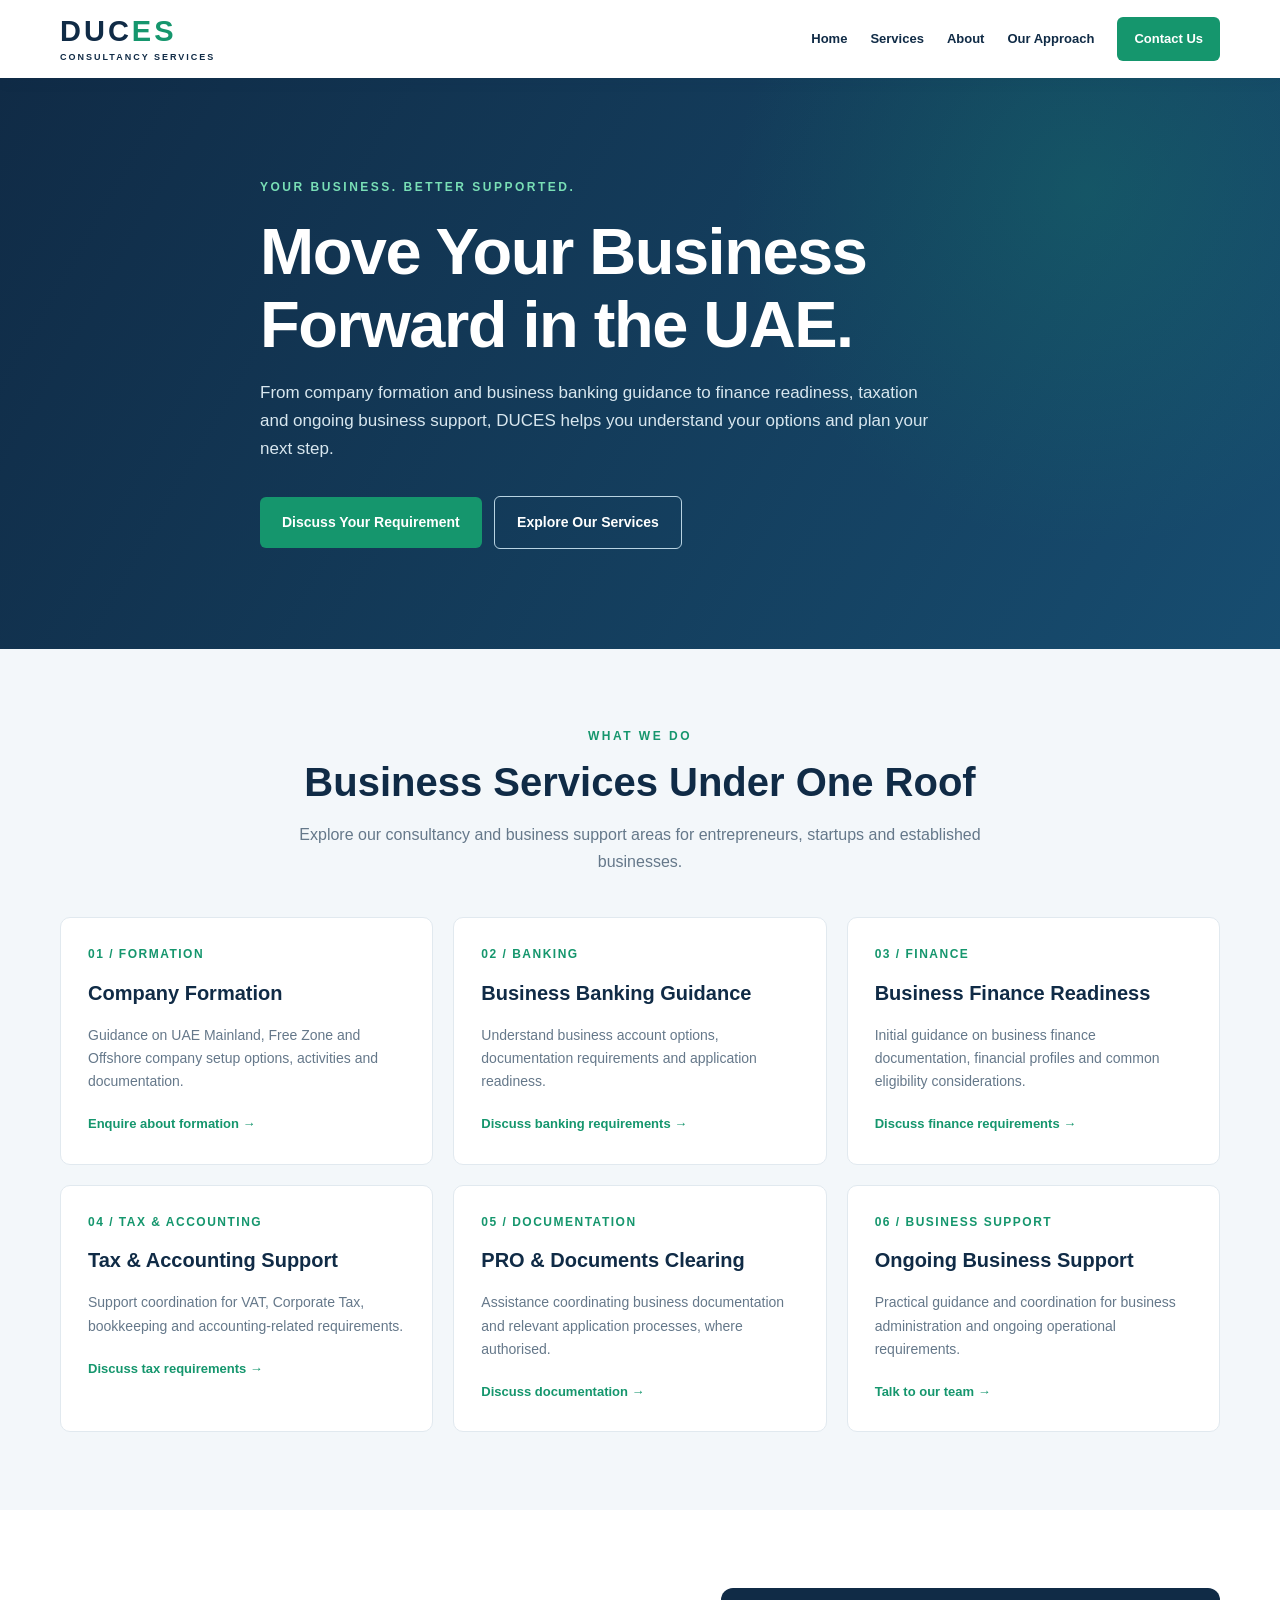
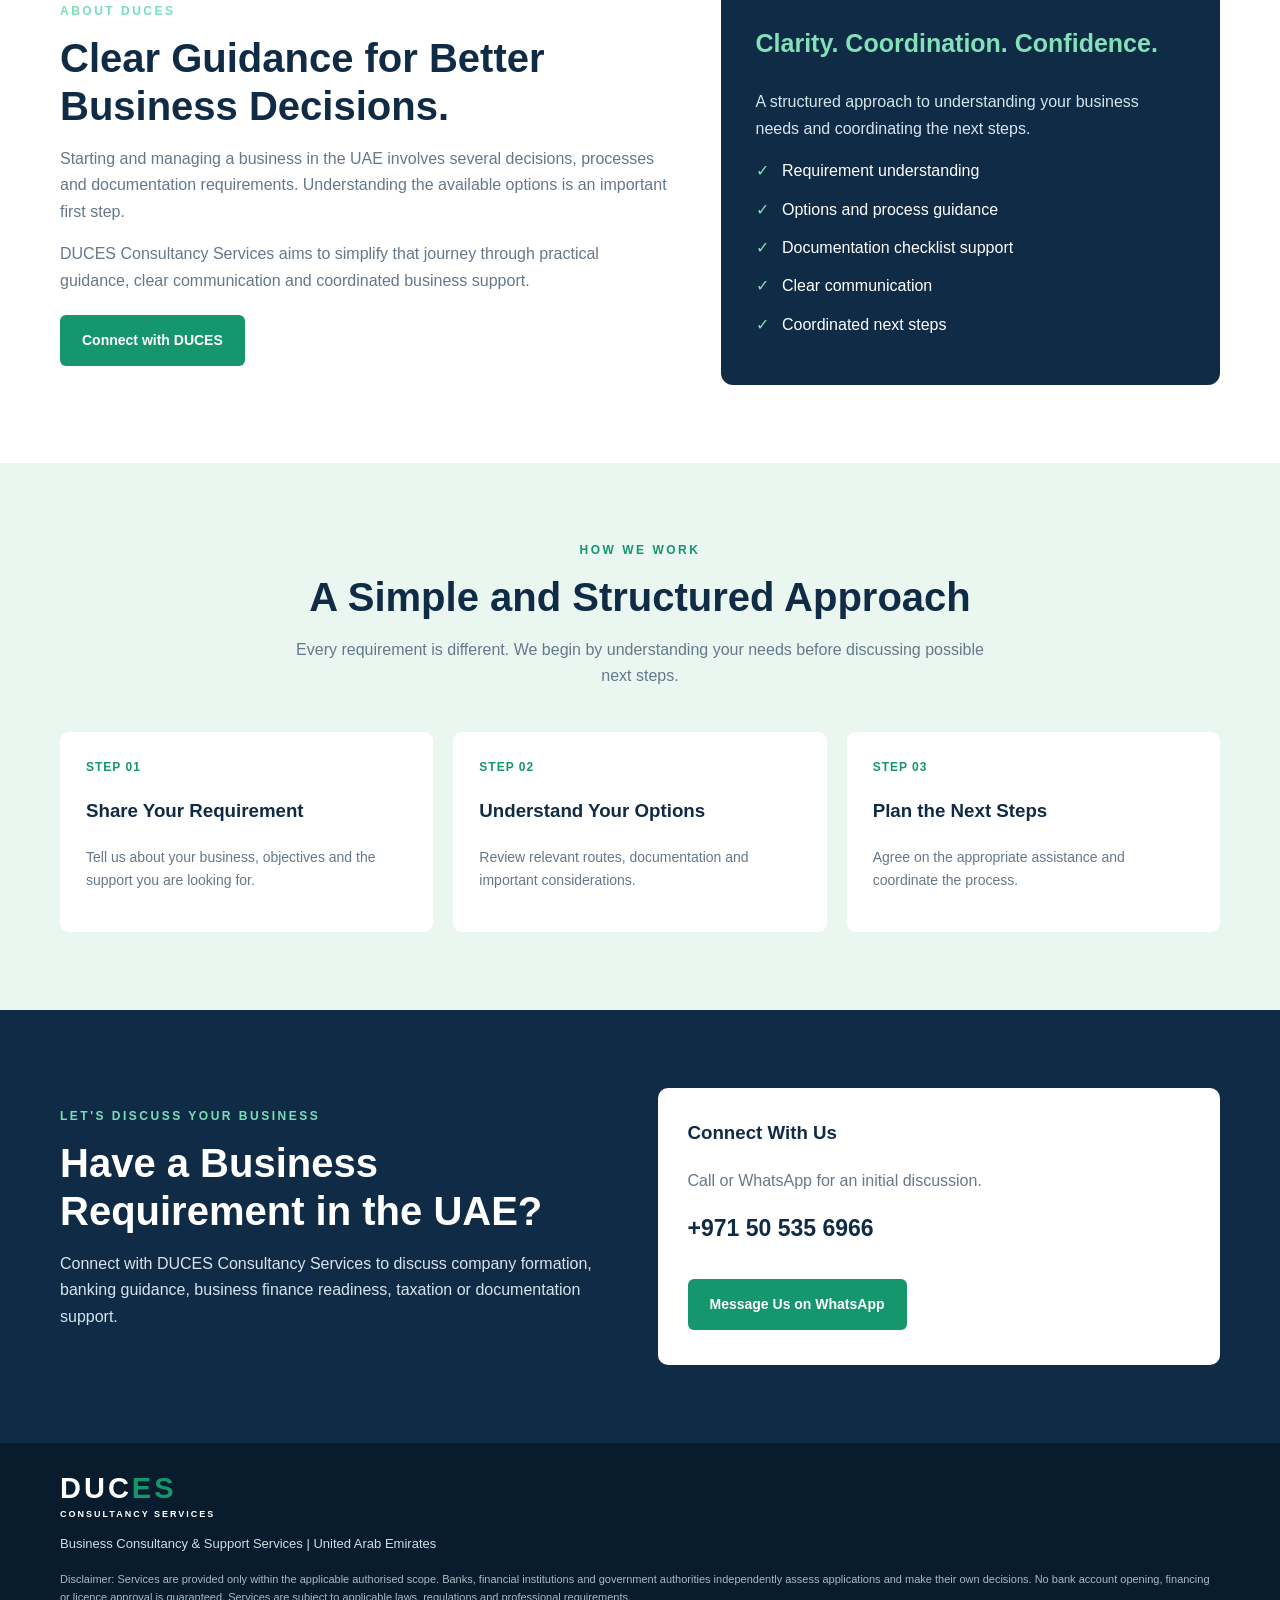
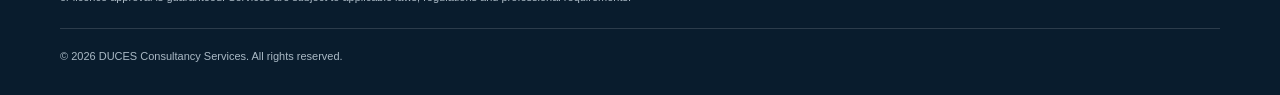
==== index.html @ 59fb8864 "Update index.html" ====
<!DOCTYPE html>
<html lang="en">
<head>
  <meta charset="UTF-8">
  <meta name="viewport" content="width=device-width, initial-scale=1.0">

  <title>DUCES Consultancy Services | UAE Business Solutions</title>
  <meta name="description" content="Explore UAE company formation guidance, business banking readiness, finance guidance, tax and accounting support with DUCES Consultancy Services.">
  <meta name="theme-color" content="#102b46">

  <style>
    :root {
      --navy: #102b46;
      --blue: #17618a;
      --green: #15966d;
      --light-green: #eaf7f1;
      --light: #f3f7fa;
      --white: #ffffff;
      --text: #26394b;
      --muted: #65788a;
      --border: #e1e9ef;
      --shadow: 0 12px 35px rgba(16,43,70,.08);
    }

    * { box-sizing: border-box; }
    html { scroll-behavior: smooth; }
    body {
      margin: 0;
      font-family: Arial, Helvetica, sans-serif;
      color: var(--text);
      line-height: 1.65;
      background: var(--white);
    }
    a { text-decoration: none; }
    .container {
      width: min(1160px, 92%);
      margin: auto;
    }

    /* HEADER */
    header {
      background: var(--white);
      position: sticky;
      top: 0;
      z-index: 100;
      box-shadow: 0 2px 15px rgba(16,43,70,.07);
    }
    .navbar {
      min-height: 78px;
      display: flex;
      align-items: center;
      justify-content: space-between;
      gap: 20px;
    }
    .brand {
      color: var(--navy);
      font-size: 29px;
      font-weight: 800;
      letter-spacing: 3px;
      line-height: 1.1;
    }
    .brand span { color: var(--green); }
    .brand small {
      display: block;
      font-size: 9px;
      letter-spacing: 2px;
      font-weight: 700;
      margin-top: 5px;
    }
    .nav-links {
      display: flex;
      align-items: center;
      gap: 23px;
    }
    .nav-links a {
      color: var(--navy);
      font-size: 13px;
      font-weight: 700;
    }
    .nav-links a:hover { color: var(--green); }
    .nav-cta {
      background: var(--green);
      color: white !important;
      padding: 11px 17px;
      border-radius: 6px;
    }
    .menu-btn {
      display: none;
      background: var(--navy);
      color: white;
      border: 0;
      border-radius: 5px;
      padding: 9px 13px;
      font-size: 20px;
    }

    /* HERO */
    .hero {
      background:
        radial-gradient(circle at 85% 20%, rgba(21,150,109,.22), transparent 30%),
        linear-gradient(120deg, #102b46, #174d70);
      color: white;
      padding: 100px 0 95px;
      overflow: hidden;
    }
    .hero-content { max-width: 760px; }
    .eyebrow {
      color: #79dfb6;
      font-size: 12px;
      font-weight: 800;
      letter-spacing: 2.5px;
      text-transform: uppercase;
    }
    h1 {
      font-size: clamp(38px, 6vw, 65px);
      line-height: 1.12;
      margin: 18px 0;
      letter-spacing: -1.5px;
    }
    .hero p {
      max-width: 680px;
      color: #d8e7ef;
      font-size: 17px;
      margin-bottom: 27px;
    }
    .btn {
      display: inline-block;
      padding: 14px 22px;
      border-radius: 6px;
      background: var(--green);
      color: white;
      font-weight: 700;
      font-size: 14px;
      margin: 5px 8px 5px 0;
    }
    .btn:hover { background: #107b59; }
    .btn-outline {
      background: transparent;
      border: 1px solid #b8d3e2;
      color: white;
    }
    .btn-outline:hover { background: rgba(255,255,255,.1); }

    /* COMMON SECTIONS */
    section { padding: 78px 0; }
    .section-heading {
      max-width: 720px;
      text-align: center;
      margin: 0 auto 42px;
    }
    .section-heading .eyebrow { color: var(--green); }
    h2 {
      color: var(--navy);
      font-size: clamp(29px, 4vw, 40px);
      line-height: 1.2;
      margin: 12px 0;
    }
    .section-heading p { color: var(--muted); }

    /* SERVICES */
    .services { background: var(--light); }
    .service-grid {
      display: grid;
      grid-template-columns: repeat(3, 1fr);
      gap: 20px;
    }
    .service-card {
      background: white;
      border: 1px solid var(--border);
      border-radius: 10px;
      padding: 27px;
      transition: .2s ease;
    }
    .service-card:hover {
      transform: translateY(-4px);
      box-shadow: var(--shadow);
      border-color: #b8dfce;
    }
    .service-number {
      color: var(--green);
      font-size: 12px;
      font-weight: 800;
      letter-spacing: 1.5px;
    }
    .service-card h3 {
      color: var(--navy);
      font-size: 20px;
      margin: 12px 0 8px;
    }
    .service-card p {
      color: var(--muted);
      font-size: 14px;
      margin-bottom: 17px;
    }
    .service-card a {
      color: var(--green);
      font-size: 13px;
      font-weight: 800;
    }

    /* INTRO */
    .intro-grid {
      display: grid;
      grid-template-columns: 1.1fr .9fr;
      gap: 50px;
      align-items: center;
    }
    .intro-copy p { color: var(--muted); }
    .intro-panel {
      background: var(--navy);
      border-radius: 12px;
      padding: 35px;
      color: white;
    }
    .intro-panel h3 {
      color: #83e0b9;
      font-size: 25px;
      margin-top: 0;
    }
    .intro-panel p { color: #d6e5ed; }
    .check {
      display: block;
      margin: 12px 0;
      color: white;
    }
    .check span { color: #83e0b9; margin-right: 9px; }

    /* PROCESS */
    .process { background: var(--light-green); }
    .process-grid {
      display: grid;
      grid-template-columns: repeat(3, 1fr);
      gap: 20px;
    }
    .process-card {
      background: white;
      padding: 26px;
      border-radius: 9px;
    }
    .step {
      color: var(--green);
      font-weight: 800;
      font-size: 12px;
      letter-spacing: 1px;
    }
    .process-card h3 { color: var(--navy); }
    .process-card p { color: var(--muted); font-size: 14px; }

    /* CONTACT */
    .contact {
      background: var(--navy);
      color: white;
    }
    .contact-grid {
      display: grid;
      grid-template-columns: 1fr 1fr;
      gap: 35px;
      align-items: center;
    }
    .contact h2 { color: white; }
    .contact p { color: #d6e5ed; }
    .contact-box {
      background: white;
      color: var(--navy);
      border-radius: 10px;
      padding: 30px;
    }
    .contact-box h3 { margin-top: 0; }
    .contact-box p { color: var(--muted); }
    .phone {
      color: var(--navy);
      font-size: 23px;
      font-weight: 800;
    }

    /* FOOTER */
    footer {
      background: #091c2d;
      color: #d2dce4;
      padding: 30px 0;
      font-size: 13px;
    }
    footer .brand { color: white; }
    .footer-bottom {
      border-top: 1px solid rgba(255,255,255,.14);
      margin-top: 22px;
      padding-top: 18px;
      color: #aab9c5;
      font-size: 11px;
    }
    .disclaimer {
      color: #aab9c5;
      font-size: 11px;
      margin-top: 15px;
    }

    /* MOBILE */
    @media (max-width: 850px) {
      .menu-btn { display: block; }
      .nav-links {
        display: none;
        position: absolute;
        top: 78px;
        left: 0;
        right: 0;
        background: white;
        padding: 20px 5%;
        box-shadow: var(--shadow);
        flex-direction: column;
        align-items: flex-start;
        gap: 18px;
      }
      .nav-links.open { display: flex; }
      .service-grid { grid-template-columns: repeat(2, 1fr); }
      .intro-grid, .contact-grid { grid-template-columns: 1fr; }
    }
    @media (max-width: 560px) {
      .hero { padding: 70px 0; }
      section { padding: 58px 0; }
      .service-grid, .process-grid { grid-template-columns: 1fr; }
      .service-card { padding: 23px; }
      .intro-panel, .contact-box { padding: 24px; }
    }
  </style>
</head>

<body>

<header>
  <div class="container navbar">
    <a class="brand" href="#home">
      DUC<span>ES</span>
      <small>CONSULTANCY SERVICES</small>
    </a>

    <button class="menu-btn" onclick="toggleMenu()" aria-label="Open navigation menu">☰</button>

    <nav class="nav-links" id="navLinks">
      <a href="#home" onclick="closeMenu()">Home</a>
      <a href="#services" onclick="closeMenu()">Services</a>
      <a href="#about" onclick="closeMenu()">About</a>
      <a href="#process" onclick="closeMenu()">Our Approach</a>
      <a href="#contact" class="nav-cta" onclick="closeMenu()">Contact Us</a>
    </nav>
  </div>
</header>

<main>

  <!-- HERO -->
  <section class="hero" id="home">
    <div class="container hero-content">
      <div class="eyebrow">Your Business. Better Supported.</div>

      <h1>Move Your Business Forward in the UAE.</h1>

      <p>
        From company formation and business banking guidance
        to finance readiness, taxation and ongoing business support,
        DUCES helps you understand your options and plan your next step.
      </p>

      <a class="btn"
         href="https://wa.me/971505356966?text=Hello%20DUCES%2C%20I%20would%20like%20to%20discuss%20my%20business%20requirements."
         target="_blank" rel="noopener">
        Discuss Your Requirement
      </a>

      <a class="btn btn-outline" href="#services">
        Explore Our Services
      </a>
    </div>
  </section>

  <!-- SERVICES -->
  <section class="services" id="services">
    <div class="container">
      <div class="section-heading">
        <div class="eyebrow">What We Do</div>
        <h2>Business Services Under One Roof</h2>
        <p>
          Explore our consultancy and business support areas
          for entrepreneurs, startups and established businesses.
        </p>
      </div>

      <div class="service-grid">

        <article class="service-card" id="formation">
          <div class="service-number">01 / FORMATION</div>
          <h3>Company Formation</h3>
          <p>
            Guidance on UAE Mainland, Free Zone and Offshore
            company setup options, activities and documentation.
          </p>
          <a href="#contact">Enquire about formation →</a>
        </article>

        <article class="service-card" id="banking">
          <div class="service-number">02 / BANKING</div>
          <h3>Business Banking Guidance</h3>
          <p>
            Understand business account options, documentation
            requirements and application readiness.
          </p>
          <a href="#contact">Discuss banking requirements →</a>
        </article>

        <article class="service-card" id="finance">
          <div class="service-number">03 / FINANCE</div>
          <h3>Business Finance Readiness</h3>
          <p>
            Initial guidance on business finance documentation,
            financial profiles and common eligibility considerations.
          </p>
          <a href="#contact">Discuss finance requirements →</a>
        </article>

        <article class="service-card" id="tax">
          <div class="service-number">04 / TAX & ACCOUNTING</div>
          <h3>Tax & Accounting Support</h3>
          <p>
            Support coordination for VAT, Corporate Tax,
            bookkeeping and accounting-related requirements.
          </p>
          <a href="#contact">Discuss tax requirements →</a>
        </article>

        <article class="service-card" id="documentation">
          <div class="service-number">05 / DOCUMENTATION</div>
          <h3>PRO & Documents Clearing</h3>
          <p>
            Assistance coordinating business documentation
            and relevant application processes, where authorised.
          </p>
          <a href="#contact">Discuss documentation →</a>
        </article>

        <article class="service-card" id="support">
          <div class="service-number">06 / BUSINESS SUPPORT</div>
          <h3>Ongoing Business Support</h3>
          <p>
            Practical guidance and coordination for business
            administration and ongoing operational requirements.
          </p>
          <a href="#contact">Talk to our team →</a>
        </article>

      </div>
    </div>
  </section>

  <!-- ABOUT -->
  <section id="about">
    <div class="container intro-grid">

      <div class="intro-copy">
        <div class="eyebrow">About DUCES</div>
        <h2>Clear Guidance for Better Business Decisions.</h2>

        <p>
          Starting and managing a business in the UAE involves
          several decisions, processes and documentation requirements.
          Understanding the available options is an important first step.
        </p>

        <p>
          DUCES Consultancy Services aims to simplify that journey
          through practical guidance, clear communication and
          coordinated business support.
        </p>

        <a class="btn"
           href="https://wa.me/971505356966?text=Hello%20DUCES%2C%20I%20would%20like%20to%20know%20more%20about%20your%20services."
           target="_blank" rel="noopener">
          Connect with DUCES
        </a>
      </div>

      <div class="intro-panel">
        <h3>Clarity. Coordination. Confidence.</h3>
        <p>
          A structured approach to understanding your business needs
          and coordinating the next steps.
        </p>

        <div class="check"><span>✓</span> Requirement understanding</div>
        <div class="check"><span>✓</span> Options and process guidance</div>
        <div class="check"><span>✓</span> Documentation checklist support</div>
        <div class="check"><span>✓</span> Clear communication</div>
        <div class="check"><span>✓</span> Coordinated next steps</div>
      </div>

    </div>
  </section>

  <!-- PROCESS -->
  <section class="process" id="process">
    <div class="container">
      <div class="section-heading">
        <div class="eyebrow">How We Work</div>
        <h2>A Simple and Structured Approach</h2>
        <p>
          Every requirement is different. We begin by understanding
          your needs before discussing possible next steps.
        </p>
      </div>

      <div class="process-grid">
        <div class="process-card">
          <div class="step">STEP 01</div>
          <h3>Share Your Requirement</h3>
          <p>
            Tell us about your business, objectives
            and the support you are looking for.
          </p>
        </div>

        <div class="process-card">
          <div class="step">STEP 02</div>
          <h3>Understand Your Options</h3>
          <p>
            Review relevant routes, documentation
            and important considerations.
          </p>
        </div>

        <div class="process-card">
          <div class="step">STEP 03</div>
          <h3>Plan the Next Steps</h3>
          <p>
            Agree on the appropriate assistance
            and coordinate the process.
          </p>
        </div>
      </div>
    </div>
  </section>

  <!-- CONTACT -->
  <section class="contact" id="contact">
    <div class="container contact-grid">

      <div>
        <div class="eyebrow">Let's Discuss Your Business</div>
        <h2>Have a Business Requirement in the UAE?</h2>
        <p>
          Connect with DUCES Consultancy Services to discuss
          company formation, banking guidance, business finance
          readiness, taxation or documentation support.
        </p>
      </div>

      <div class="contact-box">
        <h3>Connect With Us</h3>
        <p>Call or WhatsApp for an initial discussion.</p>

        <a class="phone" href="tel:+971505356966">
          +971 50 535 6966
        </a>

        <br><br>

        <a class="btn"
           href="https://wa.me/971505356966?text=Hello%20DUCES%2C%20I%20would%20like%20to%20discuss%20a%20business%20requirement."
           target="_blank" rel="noopener">
          Message Us on WhatsApp
        </a>
      </div>

    </div>
  </section>

</main>

<footer>
  <div class="container">
    <a class="brand" href="#home">
      DUC<span>ES</span>
      <small>CONSULTANCY SERVICES</small>
    </a>

    <p>Business Consultancy & Support Services | United Arab Emirates</p>

    <div class="disclaimer">
      Disclaimer: Services are provided only within the applicable
      authorised scope. Banks, financial institutions and government
      authorities independently assess applications and make their
      own decisions. No bank account opening, financing or licence
      approval is guaranteed. Services are subject to applicable
      laws, regulations and professional requirements.
    </div>

    <div class="footer-bottom">
      © 2026 DUCES Consultancy Services. All rights reserved.
    </div>
  </div>
</footer>

<script>
  function toggleMenu() {
    document.getElementById("navLinks").classList.toggle("open");
  }

  function closeMenu() {
    document.getElementById("navLinks").classList.remove("open");
  }
</script>

</body>
</html>
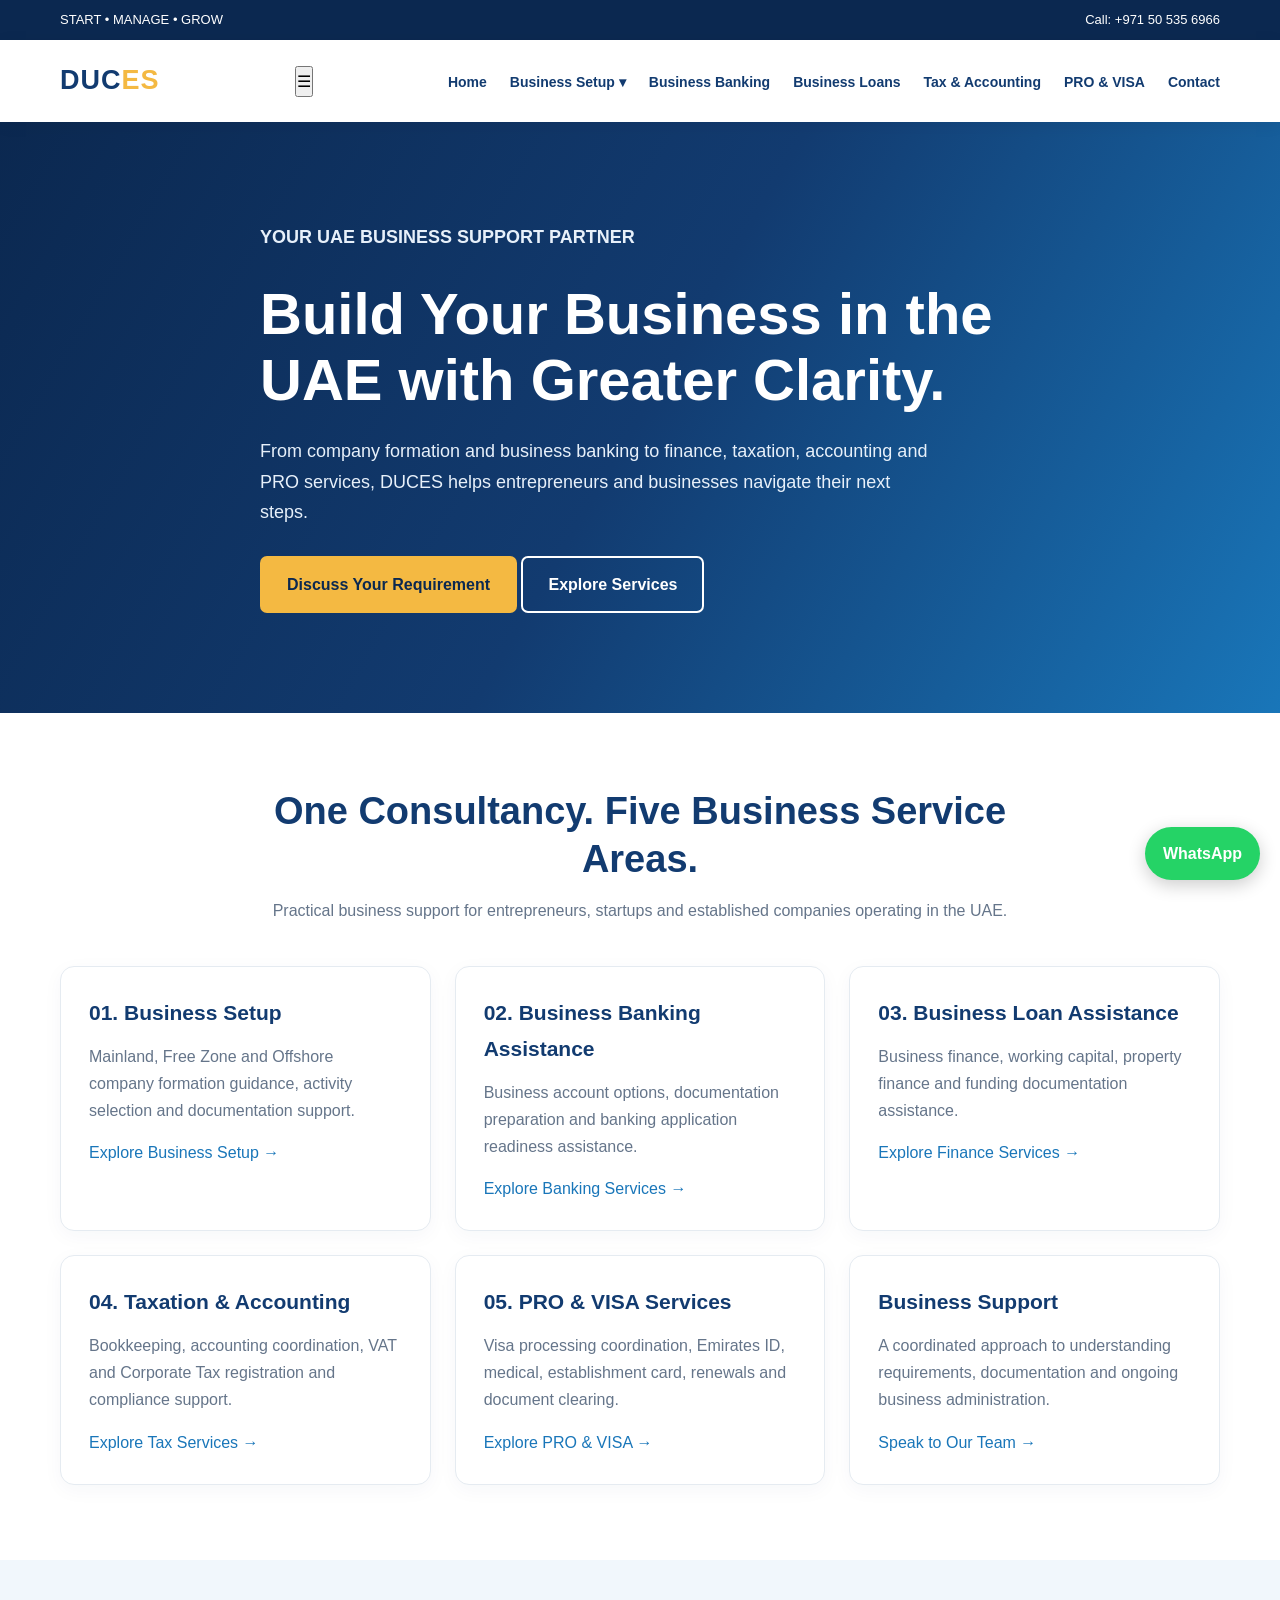
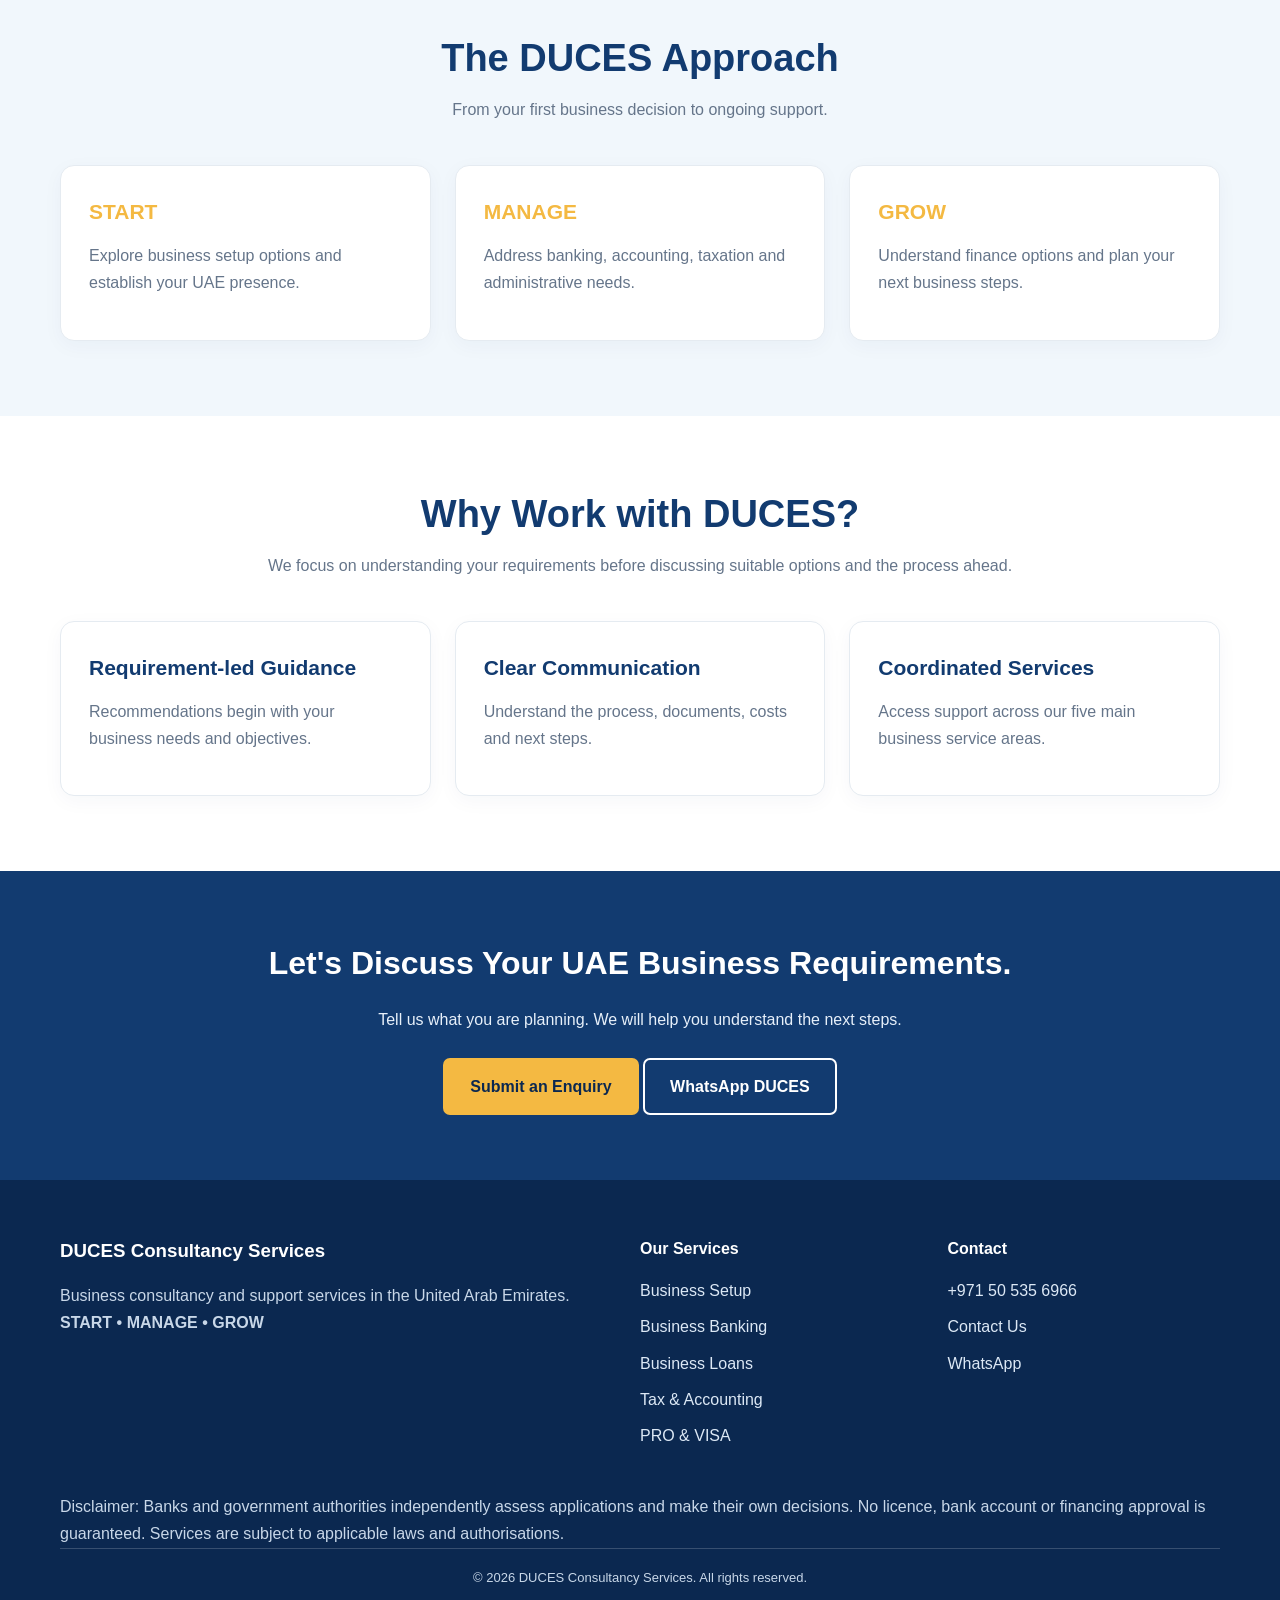
==== commit 231ec6dc: "Revise index.html with updated content and structure Updated the title, meta description, and theme " ====
--- a/index.html
+++ b/index.html
@@ -4,609 +4,245 @@
 <head>
   <meta charset="UTF-8">
   <meta name="viewport" content="width=device-width, initial-scale=1.0">
-
-  <title>DUCES Consultancy Services | UAE Business Solutions</title>
-  <meta name="description" content="Explore UAE company formation guidance, business banking readiness, finance guidance, tax and accounting support with DUCES Consultancy Services.">
-  <meta name="theme-color" content="#102b46">
-
-  <style>
-    :root {
-      --navy: #102b46;
-      --blue: #17618a;
-      --green: #15966d;
-      --light-green: #eaf7f1;
-      --light: #f3f7fa;
-      --white: #ffffff;
-      --text: #26394b;
-      --muted: #65788a;
-      --border: #e1e9ef;
-      --shadow: 0 12px 35px rgba(16,43,70,.08);
-    }
-
-    * { box-sizing: border-box; }
-    html { scroll-behavior: smooth; }
-    body {
-      margin: 0;
-      font-family: Arial, Helvetica, sans-serif;
-      color: var(--text);
-      line-height: 1.65;
-      background: var(--white);
-    }
-    a { text-decoration: none; }
-    .container {
-      width: min(1160px, 92%);
-      margin: auto;
-    }
-
-    /* HEADER */
-    header {
-      background: var(--white);
-      position: sticky;
-      top: 0;
-      z-index: 100;
-      box-shadow: 0 2px 15px rgba(16,43,70,.07);
-    }
-    .navbar {
-      min-height: 78px;
-      display: flex;
-      align-items: center;
-      justify-content: space-between;
-      gap: 20px;
-    }
-    .brand {
-      color: var(--navy);
-      font-size: 29px;
-      font-weight: 800;
-      letter-spacing: 3px;
-      line-height: 1.1;
-    }
-    .brand span { color: var(--green); }
-    .brand small {
-      display: block;
-      font-size: 9px;
-      letter-spacing: 2px;
-      font-weight: 700;
-      margin-top: 5px;
-    }
-    .nav-links {
-      display: flex;
-      align-items: center;
-      gap: 23px;
-    }
-    .nav-links a {
-      color: var(--navy);
-      font-size: 13px;
-      font-weight: 700;
-    }
-    .nav-links a:hover { color: var(--green); }
-    .nav-cta {
-      background: var(--green);
-      color: white !important;
-      padding: 11px 17px;
-      border-radius: 6px;
-    }
-    .menu-btn {
-      display: none;
-      background: var(--navy);
-      color: white;
-      border: 0;
-      border-radius: 5px;
-      padding: 9px 13px;
-      font-size: 20px;
-    }
-
-    /* HERO */
-    .hero {
-      background:
-        radial-gradient(circle at 85% 20%, rgba(21,150,109,.22), transparent 30%),
-        linear-gradient(120deg, #102b46, #174d70);
-      color: white;
-      padding: 100px 0 95px;
-      overflow: hidden;
-    }
-    .hero-content { max-width: 760px; }
-    .eyebrow {
-      color: #79dfb6;
-      font-size: 12px;
-      font-weight: 800;
-      letter-spacing: 2.5px;
-      text-transform: uppercase;
-    }
-    h1 {
-      font-size: clamp(38px, 6vw, 65px);
-      line-height: 1.12;
-      margin: 18px 0;
-      letter-spacing: -1.5px;
-    }
-    .hero p {
-      max-width: 680px;
-      color: #d8e7ef;
-      font-size: 17px;
-      margin-bottom: 27px;
-    }
-    .btn {
-      display: inline-block;
-      padding: 14px 22px;
-      border-radius: 6px;
-      background: var(--green);
-      color: white;
-      font-weight: 700;
-      font-size: 14px;
-      margin: 5px 8px 5px 0;
-    }
-    .btn:hover { background: #107b59; }
-    .btn-outline {
-      background: transparent;
-      border: 1px solid #b8d3e2;
-      color: white;
-    }
-    .btn-outline:hover { background: rgba(255,255,255,.1); }
-
-    /* COMMON SECTIONS */
-    section { padding: 78px 0; }
-    .section-heading {
-      max-width: 720px;
-      text-align: center;
-      margin: 0 auto 42px;
-    }
-    .section-heading .eyebrow { color: var(--green); }
-    h2 {
-      color: var(--navy);
-      font-size: clamp(29px, 4vw, 40px);
-      line-height: 1.2;
-      margin: 12px 0;
-    }
-    .section-heading p { color: var(--muted); }
-
-    /* SERVICES */
-    .services { background: var(--light); }
-    .service-grid {
-      display: grid;
-      grid-template-columns: repeat(3, 1fr);
-      gap: 20px;
-    }
-    .service-card {
-      background: white;
-      border: 1px solid var(--border);
-      border-radius: 10px;
-      padding: 27px;
-      transition: .2s ease;
-    }
-    .service-card:hover {
-      transform: translateY(-4px);
-      box-shadow: var(--shadow);
-      border-color: #b8dfce;
-    }
-    .service-number {
-      color: var(--green);
-      font-size: 12px;
-      font-weight: 800;
-      letter-spacing: 1.5px;
-    }
-    .service-card h3 {
-      color: var(--navy);
-      font-size: 20px;
-      margin: 12px 0 8px;
-    }
-    .service-card p {
-      color: var(--muted);
-      font-size: 14px;
-      margin-bottom: 17px;
-    }
-    .service-card a {
-      color: var(--green);
-      font-size: 13px;
-      font-weight: 800;
-    }
-
-    /* INTRO */
-    .intro-grid {
-      display: grid;
-      grid-template-columns: 1.1fr .9fr;
-      gap: 50px;
-      align-items: center;
-    }
-    .intro-copy p { color: var(--muted); }
-    .intro-panel {
-      background: var(--navy);
-      border-radius: 12px;
-      padding: 35px;
-      color: white;
-    }
-    .intro-panel h3 {
-      color: #83e0b9;
-      font-size: 25px;
-      margin-top: 0;
-    }
-    .intro-panel p { color: #d6e5ed; }
-    .check {
-      display: block;
-      margin: 12px 0;
-      color: white;
-    }
-    .check span { color: #83e0b9; margin-right: 9px; }
-
-    /* PROCESS */
-    .process { background: var(--light-green); }
-    .process-grid {
-      display: grid;
-      grid-template-columns: repeat(3, 1fr);
-      gap: 20px;
-    }
-    .process-card {
-      background: white;
-      padding: 26px;
-      border-radius: 9px;
-    }
-    .step {
-      color: var(--green);
-      font-weight: 800;
-      font-size: 12px;
-      letter-spacing: 1px;
-    }
-    .process-card h3 { color: var(--navy); }
-    .process-card p { color: var(--muted); font-size: 14px; }
-
-    /* CONTACT */
-    .contact {
-      background: var(--navy);
-      color: white;
-    }
-    .contact-grid {
-      display: grid;
-      grid-template-columns: 1fr 1fr;
-      gap: 35px;
-      align-items: center;
-    }
-    .contact h2 { color: white; }
-    .contact p { color: #d6e5ed; }
-    .contact-box {
-      background: white;
-      color: var(--navy);
-      border-radius: 10px;
-      padding: 30px;
-    }
-    .contact-box h3 { margin-top: 0; }
-    .contact-box p { color: var(--muted); }
-    .phone {
-      color: var(--navy);
-      font-size: 23px;
-      font-weight: 800;
-    }
-
-    /* FOOTER */
-    footer {
-      background: #091c2d;
-      color: #d2dce4;
-      padding: 30px 0;
-      font-size: 13px;
-    }
-    footer .brand { color: white; }
-    .footer-bottom {
-      border-top: 1px solid rgba(255,255,255,.14);
-      margin-top: 22px;
-      padding-top: 18px;
-      color: #aab9c5;
-      font-size: 11px;
-    }
-    .disclaimer {
-      color: #aab9c5;
-      font-size: 11px;
-      margin-top: 15px;
-    }
-
-    /* MOBILE */
-    @media (max-width: 850px) {
-      .menu-btn { display: block; }
-      .nav-links {
-        display: none;
-        position: absolute;
-        top: 78px;
-        left: 0;
-        right: 0;
-        background: white;
-        padding: 20px 5%;
-        box-shadow: var(--shadow);
-        flex-direction: column;
-        align-items: flex-start;
-        gap: 18px;
-      }
-      .nav-links.open { display: flex; }
-      .service-grid { grid-template-columns: repeat(2, 1fr); }
-      .intro-grid, .contact-grid { grid-template-columns: 1fr; }
-    }
-    @media (max-width: 560px) {
-      .hero { padding: 70px 0; }
-      section { padding: 58px 0; }
-      .service-grid, .process-grid { grid-template-columns: 1fr; }
-      .service-card { padding: 23px; }
-      .intro-panel, .contact-box { padding: 24px; }
-    }
-  </style>
+  <title>DUCES Consultancy Services | UAE Business Setup & Support</title>
+  <meta name="description" content="DUCES Consultancy Services supports UAE company formation, business banking, business finance, taxation, accounting and PRO services.">
+  <meta name="theme-color" content="#123B70">
+  <link rel="stylesheet" href="css/style.css">
+  <script src="js/script.js" defer></script>
 </head>
-
 <body>
 
-<header>
-  <div class="container navbar">
-    <a class="brand" href="#home">
-      DUC<span>ES</span>
-      <small>CONSULTANCY SERVICES</small>
-    </a>
-
-    <button class="menu-btn" onclick="toggleMenu()" aria-label="Open navigation menu">☰</button>
-
-    <nav class="nav-links" id="navLinks">
-      <a href="#home" onclick="closeMenu()">Home</a>
-      <a href="#services" onclick="closeMenu()">Services</a>
-      <a href="#about" onclick="closeMenu()">About</a>
-      <a href="#process" onclick="closeMenu()">Our Approach</a>
-      <a href="#contact" class="nav-cta" onclick="closeMenu()">Contact Us</a>
+<div class="top-bar">
+  <div class="container">
+    <span>START • MANAGE • GROW</span>
+    <a href="tel:+971505356966">Call: +971 50 535 6966</a>
+  </div>
+</div>
+
+<header class="site-header">
+  <div class="container nav-container">
+    <a class="site-logo" href="index.html">DUC<span>ES</span></a>
+
+    <button class="menu-toggle" id="menuToggle"
+      aria-label="Open navigation menu" aria-expanded="false">
+      ☰
+    </button>
+
+    <nav>
+      <ul class="nav-menu" id="navMenu">
+        <li><a href="index.html">Home</a></li>
+
+        <li class="dropdown">
+          <a href="company-formation.html">Business Setup ▾</a>
+          <ul class="dropdown-menu">
+            <li><a href="company-formation.html">Company Formation</a></li>
+          </ul>
+        </li>
+
+        <li><a href="business-banking.html">Business Banking</a></li>
+        <li><a href="business-loan.html">Business Loans</a></li>
+        <li><a href="taxation-accounting.html">Tax & Accounting</a></li>
+        <li><a href="pro-visa-services.html">PRO & VISA</a></li>
+        <li><a href="contact.html">Contact</a></li>
+      </ul>
     </nav>
   </div>
 </header>
 
 <main>
 
-  <!-- HERO -->
-  <section class="hero" id="home">
-    <div class="container hero-content">
-      <div class="eyebrow">Your Business. Better Supported.</div>
-
-      <h1>Move Your Business Forward in the UAE.</h1>
-
-      <p>
-        From company formation and business banking guidance
-        to finance readiness, taxation and ongoing business support,
-        DUCES helps you understand your options and plan your next step.
-      </p>
-
-      <a class="btn"
-         href="https://wa.me/971505356966?text=Hello%20DUCES%2C%20I%20would%20like%20to%20discuss%20my%20business%20requirements."
-         target="_blank" rel="noopener">
-        Discuss Your Requirement
-      </a>
-
-      <a class="btn btn-outline" href="#services">
-        Explore Our Services
-      </a>
-    </div>
-  </section>
-
-  <!-- SERVICES -->
-  <section class="services" id="services">
-    <div class="container">
-      <div class="section-heading">
-        <div class="eyebrow">What We Do</div>
-        <h2>Business Services Under One Roof</h2>
-        <p>
-          Explore our consultancy and business support areas
-          for entrepreneurs, startups and established businesses.
-        </p>
-      </div>
-
-      <div class="service-grid">
-
-        <article class="service-card" id="formation">
-          <div class="service-number">01 / FORMATION</div>
-          <h3>Company Formation</h3>
-          <p>
-            Guidance on UAE Mainland, Free Zone and Offshore
-            company setup options, activities and documentation.
-          </p>
-          <a href="#contact">Enquire about formation →</a>
-        </article>
-
-        <article class="service-card" id="banking">
-          <div class="service-number">02 / BANKING</div>
-          <h3>Business Banking Guidance</h3>
-          <p>
-            Understand business account options, documentation
-            requirements and application readiness.
-          </p>
-          <a href="#contact">Discuss banking requirements →</a>
-        </article>
-
-        <article class="service-card" id="finance">
-          <div class="service-number">03 / FINANCE</div>
-          <h3>Business Finance Readiness</h3>
-          <p>
-            Initial guidance on business finance documentation,
-            financial profiles and common eligibility considerations.
-          </p>
-          <a href="#contact">Discuss finance requirements →</a>
-        </article>
-
-        <article class="service-card" id="tax">
-          <div class="service-number">04 / TAX & ACCOUNTING</div>
-          <h3>Tax & Accounting Support</h3>
-          <p>
-            Support coordination for VAT, Corporate Tax,
-            bookkeeping and accounting-related requirements.
-          </p>
-          <a href="#contact">Discuss tax requirements →</a>
-        </article>
-
-        <article class="service-card" id="documentation">
-          <div class="service-number">05 / DOCUMENTATION</div>
-          <h3>PRO & Documents Clearing</h3>
-          <p>
-            Assistance coordinating business documentation
-            and relevant application processes, where authorised.
-          </p>
-          <a href="#contact">Discuss documentation →</a>
-        </article>
-
-        <article class="service-card" id="support">
-          <div class="service-number">06 / BUSINESS SUPPORT</div>
-          <h3>Ongoing Business Support</h3>
-          <p>
-            Practical guidance and coordination for business
-            administration and ongoing operational requirements.
-          </p>
-          <a href="#contact">Talk to our team →</a>
-        </article>
-
-      </div>
-    </div>
-  </section>
-
-  <!-- ABOUT -->
-  <section id="about">
-    <div class="container intro-grid">
-
-      <div class="intro-copy">
-        <div class="eyebrow">About DUCES</div>
-        <h2>Clear Guidance for Better Business Decisions.</h2>
-
-        <p>
-          Starting and managing a business in the UAE involves
-          several decisions, processes and documentation requirements.
-          Understanding the available options is an important first step.
-        </p>
-
-        <p>
-          DUCES Consultancy Services aims to simplify that journey
-          through practical guidance, clear communication and
-          coordinated business support.
-        </p>
-
-        <a class="btn"
-           href="https://wa.me/971505356966?text=Hello%20DUCES%2C%20I%20would%20like%20to%20know%20more%20about%20your%20services."
-           target="_blank" rel="noopener">
-          Connect with DUCES
-        </a>
-      </div>
-
-      <div class="intro-panel">
-        <h3>Clarity. Coordination. Confidence.</h3>
-        <p>
-          A structured approach to understanding your business needs
-          and coordinating the next steps.
-        </p>
-
-        <div class="check"><span>✓</span> Requirement understanding</div>
-        <div class="check"><span>✓</span> Options and process guidance</div>
-        <div class="check"><span>✓</span> Documentation checklist support</div>
-        <div class="check"><span>✓</span> Clear communication</div>
-        <div class="check"><span>✓</span> Coordinated next steps</div>
-      </div>
-
-    </div>
-  </section>
-
-  <!-- PROCESS -->
-  <section class="process" id="process">
-    <div class="container">
-      <div class="section-heading">
-        <div class="eyebrow">How We Work</div>
-        <h2>A Simple and Structured Approach</h2>
-        <p>
-          Every requirement is different. We begin by understanding
-          your needs before discussing possible next steps.
-        </p>
-      </div>
-
-      <div class="process-grid">
-        <div class="process-card">
-          <div class="step">STEP 01</div>
-          <h3>Share Your Requirement</h3>
-          <p>
-            Tell us about your business, objectives
-            and the support you are looking for.
-          </p>
-        </div>
-
-        <div class="process-card">
-          <div class="step">STEP 02</div>
-          <h3>Understand Your Options</h3>
-          <p>
-            Review relevant routes, documentation
-            and important considerations.
-          </p>
-        </div>
-
-        <div class="process-card">
-          <div class="step">STEP 03</div>
-          <h3>Plan the Next Steps</h3>
-          <p>
-            Agree on the appropriate assistance
-            and coordinate the process.
-          </p>
-        </div>
-      </div>
-    </div>
-  </section>
-
-  <!-- CONTACT -->
-  <section class="contact" id="contact">
-    <div class="container contact-grid">
-
-      <div>
-        <div class="eyebrow">Let's Discuss Your Business</div>
-        <h2>Have a Business Requirement in the UAE?</h2>
-        <p>
-          Connect with DUCES Consultancy Services to discuss
-          company formation, banking guidance, business finance
-          readiness, taxation or documentation support.
-        </p>
-      </div>
-
-      <div class="contact-box">
-        <h3>Connect With Us</h3>
-        <p>Call or WhatsApp for an initial discussion.</p>
-
-        <a class="phone" href="tel:+971505356966">
-          +971 50 535 6966
-        </a>
-
-        <br><br>
-
-        <a class="btn"
-           href="https://wa.me/971505356966?text=Hello%20DUCES%2C%20I%20would%20like%20to%20discuss%20a%20business%20requirement."
-           target="_blank" rel="noopener">
-          Message Us on WhatsApp
-        </a>
-      </div>
-
-    </div>
-  </section>
+<section class="hero">
+  <div class="container hero-content">
+    <p class="text-gold"><strong>YOUR UAE BUSINESS SUPPORT PARTNER</strong></p>
+    <h1>Build Your Business in the UAE with Greater Clarity.</h1>
+    <p>
+      From company formation and business banking to finance,
+      taxation, accounting and PRO services, DUCES helps
+      entrepreneurs and businesses navigate their next steps.
+    </p>
+    <a class="btn btn-primary"
+      href="https://wa.me/971505356966" target="_blank"
+      rel="noopener">Discuss Your Requirement</a>
+    <a class="btn btn-outline" href="#services">Explore Services</a>
+  </div>
+</section>
+
+<section class="section">
+  <div class="container section-heading">
+    <h2>One Consultancy. Five Business Service Areas.</h2>
+    <p>
+      Practical business support for entrepreneurs, startups
+      and established companies operating in the UAE.
+    </p>
+  </div>
+
+  <div class="container service-grid" id="services">
+
+    <article class="service-card">
+      <h3>01. Business Setup</h3>
+      <p>
+        Mainland, Free Zone and Offshore company formation
+        guidance, activity selection and documentation support.
+      </p>
+      <a href="company-formation.html">Explore Business Setup →</a>
+    </article>
+
+    <article class="service-card">
+      <h3>02. Business Banking Assistance</h3>
+      <p>
+        Business account options, documentation preparation
+        and banking application readiness assistance.
+      </p>
+      <a href="business-banking.html">Explore Banking Services →</a>
+    </article>
+
+    <article class="service-card">
+      <h3>03. Business Loan Assistance</h3>
+      <p>
+        Business finance, working capital, property finance
+        and funding documentation assistance.
+      </p>
+      <a href="business-loan.html">Explore Finance Services →</a>
+    </article>
+
+    <article class="service-card">
+      <h3>04. Taxation & Accounting</h3>
+      <p>
+        Bookkeeping, accounting coordination, VAT and
+        Corporate Tax registration and compliance support.
+      </p>
+      <a href="taxation-accounting.html">Explore Tax Services →</a>
+    </article>
+
+    <article class="service-card">
+      <h3>05. PRO & VISA Services</h3>
+      <p>
+        Visa processing coordination, Emirates ID, medical,
+        establishment card, renewals and document clearing.
+      </p>
+      <a href="pro-visa-services.html">Explore PRO & VISA →</a>
+    </article>
+
+    <article class="service-card">
+      <h3>Business Support</h3>
+      <p>
+        A coordinated approach to understanding requirements,
+        documentation and ongoing business administration.
+      </p>
+      <a href="contact.html">Speak to Our Team →</a>
+    </article>
+
+  </div>
+</section>
+
+<section class="section section-light">
+  <div class="container">
+    <div class="section-heading">
+      <h2>The DUCES Approach</h2>
+      <p>From your first business decision to ongoing support.</p>
+    </div>
+
+    <div class="card-grid">
+      <article class="card">
+        <h3><span class="text-gold">START</span></h3>
+        <p>Explore business setup options and establish your UAE presence.</p>
+      </article>
+      <article class="card">
+        <h3><span class="text-gold">MANAGE</span></h3>
+        <p>Address banking, accounting, taxation and administrative needs.</p>
+      </article>
+      <article class="card">
+        <h3><span class="text-gold">GROW</span></h3>
+        <p>Understand finance options and plan your next business steps.</p>
+      </article>
+    </div>
+  </div>
+</section>
+
+<section class="section">
+  <div class="container">
+    <div class="section-heading">
+      <h2>Why Work with DUCES?</h2>
+      <p>
+        We focus on understanding your requirements before
+        discussing suitable options and the process ahead.
+      </p>
+    </div>
+
+    <div class="card-grid">
+      <article class="card">
+        <h3>Requirement-led Guidance</h3>
+        <p>Recommendations begin with your business needs and objectives.</p>
+      </article>
+      <article class="card">
+        <h3>Clear Communication</h3>
+        <p>Understand the process, documents, costs and next steps.</p>
+      </article>
+      <article class="card">
+        <h3>Coordinated Services</h3>
+        <p>Access support across our five main business service areas.</p>
+      </article>
+    </div>
+  </div>
+</section>
+
+<section class="cta-section">
+  <div class="container">
+    <h2>Let's Discuss Your UAE Business Requirements.</h2>
+    <p>Tell us what you are planning. We will help you understand the next steps.</p>
+    <a class="btn btn-primary" href="contact.html">Submit an Enquiry</a>
+    <a class="btn btn-outline"
+      href="https://wa.me/971505356966" target="_blank"
+      rel="noopener">WhatsApp DUCES</a>
+  </div>
+</section>
 
 </main>
 
-<footer>
-  <div class="container">
-    <a class="brand" href="#home">
-      DUC<span>ES</span>
-      <small>CONSULTANCY SERVICES</small>
-    </a>
-
-    <p>Business Consultancy & Support Services | United Arab Emirates</p>
-
-    <div class="disclaimer">
-      Disclaimer: Services are provided only within the applicable
-      authorised scope. Banks, financial institutions and government
-      authorities independently assess applications and make their
-      own decisions. No bank account opening, financing or licence
-      approval is guaranteed. Services are subject to applicable
-      laws, regulations and professional requirements.
-    </div>
-
+<footer class="site-footer">
+  <div class="container footer-grid">
+    <div>
+      <h3>DUCES Consultancy Services</h3>
+      <p>Business consultancy and support services in the United Arab Emirates.</p>
+      <p class="text-gold"><strong>START • MANAGE • GROW</strong></p>
+    </div>
+
+    <div>
+      <h4>Our Services</h4>
+      <ul>
+        <li><a href="company-formation.html">Business Setup</a></li>
+        <li><a href="business-banking.html">Business Banking</a></li>
+        <li><a href="business-loan.html">Business Loans</a></li>
+        <li><a href="taxation-accounting.html">Tax & Accounting</a></li>
+        <li><a href="pro-visa-services.html">PRO & VISA</a></li>
+      </ul>
+    </div>
+
+    <div>
+      <h4>Contact</h4>
+      <ul>
+        <li><a href="tel:+971505356966">+971 50 535 6966</a></li>
+        <li><a href="contact.html">Contact Us</a></li>
+        <li><a href="https://wa.me/971505356966">WhatsApp</a></li>
+      </ul>
+    </div>
+  </div>
+
+  <div class="container">
+    <p>
+      Disclaimer: Banks and government authorities independently
+      assess applications and make their own decisions. No licence,
+      bank account or financing approval is guaranteed. Services are
+      subject to applicable laws and authorisations.
+    </p>
     <div class="footer-bottom">
-      © 2026 DUCES Consultancy Services. All rights reserved.
+      © <span data-current-year>2026</span> DUCES Consultancy Services. All rights reserved.
     </div>
   </div>
 </footer>
 
-<script>
-  function toggleMenu() {
-    document.getElementById("navLinks").classList.toggle("open");
-  }
-
-  function closeMenu() {
-    document.getElementById("navLinks").classList.remove("open");
-  }
-</script>
+<a class="whatsapp-float" href="https://wa.me/971505356966"
+  target="_blank" rel="noopener">WhatsApp</a>
 
 </body>
 </html>
--- a/css/style.css
+++ b/css/style.css
@@ -0,0 +1,632 @@
+
+/* =========================================
+   DUCES CONSULTANCY SERVICES
+   Main Website Design System
+   ========================================= */
+
+:root {
+  --primary: #123B70;
+  --primary-dark: #0B2850;
+  --ocean: #1976B9;
+  --teal: #48C9B0;
+  --gold: #F4B942;
+  --white: #FFFFFF;
+  --ice: #F1F7FC;
+  --charcoal: #263445;
+  --silver: #E5EBF1;
+  --muted: #65758A;
+  --shadow: 0 12px 35px rgba(18, 59, 112, 0.10);
+  --radius: 14px;
+}
+
+* {
+  margin: 0;
+  padding: 0;
+  box-sizing: border-box;
+}
+
+html {
+  scroll-behavior: smooth;
+}
+
+body {
+  font-family: Arial, Helvetica, sans-serif;
+  background: var(--white);
+  color: var(--charcoal);
+  line-height: 1.7;
+  font-size: 16px;
+}
+
+img {
+  max-width: 100%;
+  height: auto;
+  display: block;
+}
+
+a {
+  color: var(--ocean);
+  text-decoration: none;
+  transition: 0.25s ease;
+}
+
+a:hover {
+  color: var(--teal);
+}
+
+button,
+input,
+select,
+textarea {
+  font: inherit;
+}
+
+.container {
+  width: min(1160px, 92%);
+  margin: auto;
+}
+
+/* TOP BAR */
+
+.top-bar {
+  background: var(--primary-dark);
+  color: var(--white);
+  padding: 9px 0;
+  font-size: 13px;
+}
+
+.top-bar .container {
+  display: flex;
+  justify-content: space-between;
+  align-items: center;
+  gap: 12px;
+  flex-wrap: wrap;
+}
+
+.top-bar a {
+  color: var(--white);
+}
+
+/* HEADER AND NAVIGATION */
+
+.site-header,
+header {
+  background: var(--white);
+  position: relative;
+  z-index: 100;
+  box-shadow: 0 3px 16px rgba(0,0,0,0.06);
+}
+
+.nav-container {
+  min-height: 82px;
+  display: flex;
+  align-items: center;
+  justify-content: space-between;
+  gap: 25px;
+}
+
+.logo,
+.site-logo {
+  color: var(--primary);
+  font-size: 27px;
+  font-weight: 800;
+  letter-spacing: 1px;
+}
+
+.logo span,
+.site-logo span {
+  color: var(--gold);
+}
+
+.nav-menu {
+  display: flex;
+  align-items: center;
+  gap: 23px;
+  list-style: none;
+}
+
+.nav-menu a {
+  color: var(--primary);
+  font-size: 14px;
+  font-weight: 600;
+}
+
+.nav-menu a:hover {
+  color: var(--ocean);
+}
+
+.dropdown {
+  position: relative;
+}
+
+.dropdown-menu {
+  display: none;
+  position: absolute;
+  top: 100%;
+  left: 0;
+  min-width: 235px;
+  padding: 12px 0;
+  background: var(--white);
+  border-radius: 10px;
+  box-shadow: var(--shadow);
+  list-style: none;
+}
+
+.dropdown:hover > .dropdown-menu {
+  display: block;
+}
+
+.dropdown-menu a {
+  display: block;
+  padding: 9px 17px;
+  white-space: nowrap;
+}
+
+.dropdown-menu a:hover {
+  background: var(--ice);
+}
+
+/* HERO SECTION */
+
+.hero {
+  background: linear-gradient(
+    120deg,
+    var(--primary-dark),
+    var(--primary),
+    var(--ocean)
+  );
+  color: var(--white);
+  padding: 100px 0;
+  overflow: hidden;
+}
+
+.hero-content {
+  max-width: 760px;
+}
+
+.hero h1 {
+  font-size: clamp(34px, 5vw, 58px);
+  line-height: 1.15;
+  margin-bottom: 22px;
+  font-weight: 800;
+}
+
+.hero p {
+  font-size: 18px;
+  color: #E7F0FA;
+  max-width: 680px;
+  margin-bottom: 28px;
+}
+
+.hero .highlight {
+  color: var(--gold);
+}
+
+/* BUTTONS */
+
+.btn {
+  display: inline-block;
+  padding: 13px 25px;
+  border-radius: 7px;
+  font-weight: 700;
+  border: 2px solid transparent;
+  cursor: pointer;
+  transition: 0.25s ease;
+  text-align: center;
+}
+
+.btn-primary {
+  background: var(--gold);
+  color: var(--primary-dark);
+}
+
+.btn-primary:hover {
+  background: var(--white);
+  color: var(--primary);
+}
+
+.btn-outline {
+  border-color: var(--white);
+  color: var(--white);
+}
+
+.btn-outline:hover {
+  background: var(--white);
+  color: var(--primary);
+}
+
+.btn-blue {
+  background: var(--primary);
+  color: var(--white);
+}
+
+.btn-blue:hover {
+  background: var(--ocean);
+  color: var(--white);
+}
+
+/* SECTIONS */
+
+.section {
+  padding: 75px 0;
+}
+
+.section-light {
+  background: var(--ice);
+}
+
+.section-heading {
+  max-width: 750px;
+  margin: 0 auto 42px;
+  text-align: center;
+}
+
+.section-heading h2 {
+  color: var(--primary);
+  font-size: clamp(27px, 4vw, 38px);
+  line-height: 1.25;
+  margin-bottom: 14px;
+}
+
+.section-heading p {
+  color: var(--muted);
+}
+
+/* SERVICE CARDS */
+
+.service-grid,
+.card-grid {
+  display: grid;
+  grid-template-columns: repeat(3, 1fr);
+  gap: 24px;
+}
+
+.service-card,
+.card {
+  background: var(--white);
+  padding: 28px;
+  border: 1px solid var(--silver);
+  border-radius: var(--radius);
+  box-shadow: 0 5px 20px rgba(18,59,112,0.04);
+  transition: 0.3s ease;
+}
+
+.service-card:hover,
+.card:hover {
+  transform: translateY(-5px);
+  box-shadow: var(--shadow);
+  border-color: var(--teal);
+}
+
+.service-card h3,
+.card h3 {
+  color: var(--primary);
+  font-size: 21px;
+  margin-bottom: 12px;
+}
+
+.service-card p,
+.card p {
+  color: var(--muted);
+  margin-bottom: 15px;
+}
+
+/* INNER PAGE BANNER */
+
+.page-banner {
+  background: linear-gradient(120deg, var(--primary-dark), var(--ocean));
+  padding: 65px 0;
+  color: var(--white);
+  text-align: center;
+}
+
+.page-banner h1 {
+  font-size: clamp(30px, 4vw, 44px);
+  margin-bottom: 12px;
+}
+
+.page-banner p {
+  color: #E7F0FA;
+}
+
+/* CONTENT */
+
+.content-section {
+  padding: 55px 0;
+}
+
+.content-section h2,
+.content-section h3 {
+  color: var(--primary);
+  margin: 22px 0 12px;
+}
+
+.content-section p {
+  margin-bottom: 16px;
+}
+
+.content-section ul {
+  padding-left: 22px;
+  margin-bottom: 20px;
+}
+
+/* CALCULATORS AND FORMS */
+
+.calculator,
+.contact-form,
+.form-container {
+  background: var(--white);
+  padding: 32px;
+  border: 1px solid var(--silver);
+  border-radius: var(--radius);
+  box-shadow: var(--shadow);
+  max-width: 850px;
+  margin: 25px auto;
+}
+
+.form-group {
+  margin-bottom: 18px;
+}
+
+.form-group label {
+  display: block;
+  color: var(--primary);
+  font-weight: 700;
+  margin-bottom: 7px;
+}
+
+.form-group input,
+.form-group select,
+.form-group textarea,
+input,
+select,
+textarea {
+  width: 100%;
+  padding: 12px 14px;
+  border: 1px solid #CBD5E1;
+  border-radius: 7px;
+  background: var(--white);
+  color: var(--charcoal);
+  outline: none;
+}
+
+.form-group input:focus,
+.form-group select:focus,
+.form-group textarea:focus,
+input:focus,
+select:focus,
+textarea:focus {
+  border-color: var(--ocean);
+  box-shadow: 0 0 0 3px rgba(25,118,185,0.10);
+}
+
+textarea {
+  min-height: 130px;
+  resize: vertical;
+}
+
+.result-box {
+  background: var(--ice);
+  border-left: 4px solid var(--teal);
+  padding: 20px;
+  border-radius: 8px;
+  margin-top: 20px;
+}
+
+/* CTA */
+
+.cta-section {
+  background: var(--primary);
+  color: var(--white);
+  padding: 65px 0;
+  text-align: center;
+}
+
+.cta-section h2 {
+  font-size: 32px;
+  margin-bottom: 15px;
+}
+
+.cta-section p {
+  color: #E7F0FA;
+  margin-bottom: 25px;
+}
+
+/* FOOTER */
+
+.site-footer,
+footer {
+  background: var(--primary-dark);
+  color: var(--white);
+  padding: 55px 0 20px;
+}
+
+.footer-grid {
+  display: grid;
+  grid-template-columns: 2fr 1fr 1fr;
+  gap: 35px;
+  margin-bottom: 35px;
+}
+
+.site-footer h3,
+.site-footer h4,
+footer h3,
+footer h4 {
+  color: var(--white);
+  margin-bottom: 15px;
+}
+
+.site-footer p,
+footer p {
+  color: #C8D7E8;
+}
+
+.site-footer ul,
+footer ul {
+  list-style: none;
+}
+
+.site-footer li,
+footer li {
+  margin-bottom: 9px;
+}
+
+.site-footer a,
+footer a {
+  color: #DCE8F5;
+}
+
+.site-footer a:hover,
+footer a:hover {
+  color: var(--gold);
+}
+
+.footer-bottom {
+  border-top: 1px solid rgba(255,255,255,0.18);
+  padding-top: 18px;
+  text-align: center;
+  color: #C8D7E8;
+  font-size: 13px;
+}
+
+/* WHATSAPP FLOATING BUTTON */
+
+.whatsapp-float {
+  position: fixed;
+  right: 20px;
+  bottom: 20px;
+  z-index: 999;
+  background: #25D366;
+  color: var(--white);
+  padding: 13px 18px;
+  border-radius: 50px;
+  font-weight: 700;
+  box-shadow: 0 5px 18px rgba(0,0,0,0.2);
+}
+
+.whatsapp-float:hover {
+  color: var(--white);
+  transform: translateY(-3px);
+}
+
+/* RESPONSIVE TABLES */
+
+.table-wrap {
+  width: 100%;
+  overflow-x: auto;
+}
+
+table {
+  width: 100%;
+  border-collapse: collapse;
+  min-width: 600px;
+  background: var(--white);
+}
+
+th,
+td {
+  padding: 13px 15px;
+  border: 1px solid var(--silver);
+  text-align: left;
+}
+
+th {
+  background: var(--primary);
+  color: var(--white);
+}
+
+/* UTILITIES */
+
+.text-center {
+  text-align: center;
+}
+
+.text-blue {
+  color: var(--primary);
+}
+
+.text-gold {
+  color: var(--gold);
+}
+
+.mt-20 {
+  margin-top: 20px;
+}
+
+.mb-20 {
+  margin-bottom: 20px;
+}
+
+/* MOBILE RESPONSIVE */
+
+@media (max-width: 900px) {
+  .service-grid,
+  .card-grid {
+    grid-template-columns: repeat(2, 1fr);
+  }
+
+  .nav-menu {
+    gap: 12px;
+  }
+}
+
+@media (max-width: 650px) {
+  .top-bar .container {
+    justify-content: center;
+    text-align: center;
+  }
+
+  .nav-container {
+    flex-direction: column;
+    padding: 16px 0;
+    gap: 14px;
+  }
+
+  .nav-menu {
+    width: 100%;
+    flex-wrap: wrap;
+    justify-content: center;
+    gap: 12px 16px;
+  }
+
+  .nav-menu a {
+    font-size: 13px;
+  }
+
+  .dropdown-menu {
+    position: static;
+    box-shadow: none;
+    border: 1px solid var(--silver);
+  }
+
+  .dropdown:hover > .dropdown-menu {
+    display: block;
+  }
+
+  .hero {
+    padding: 65px 0;
+  }
+
+  .hero p {
+    font-size: 16px;
+  }
+
+  .section {
+    padding: 50px 0;
+  }
+
+  .service-grid,
+  .card-grid,
+  .footer-grid {
+    grid-template-columns: 1fr;
+  }
+
+  .calculator,
+  .contact-form,
+  .form-container {
+    padding: 20px;
+  }
+
+  .cta-section h2 {
+    font-size: 26px;
+  }
+}
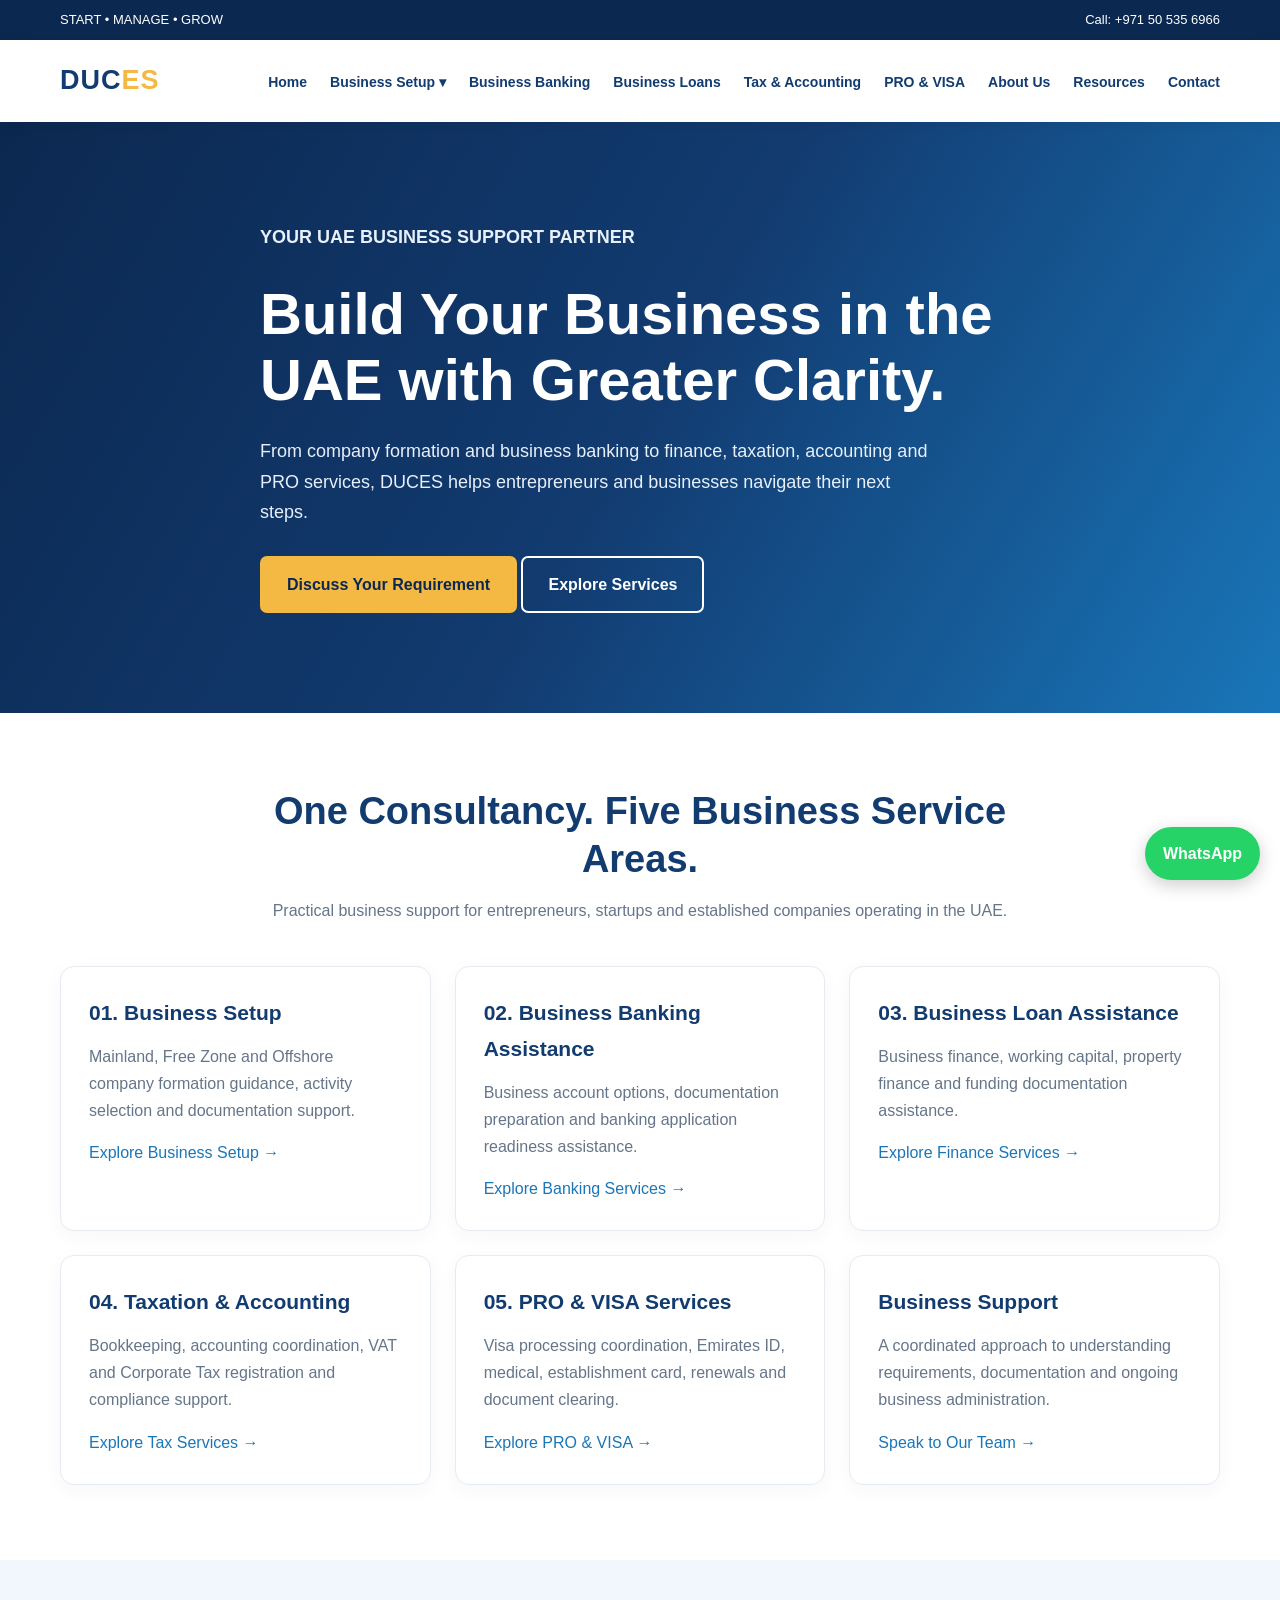
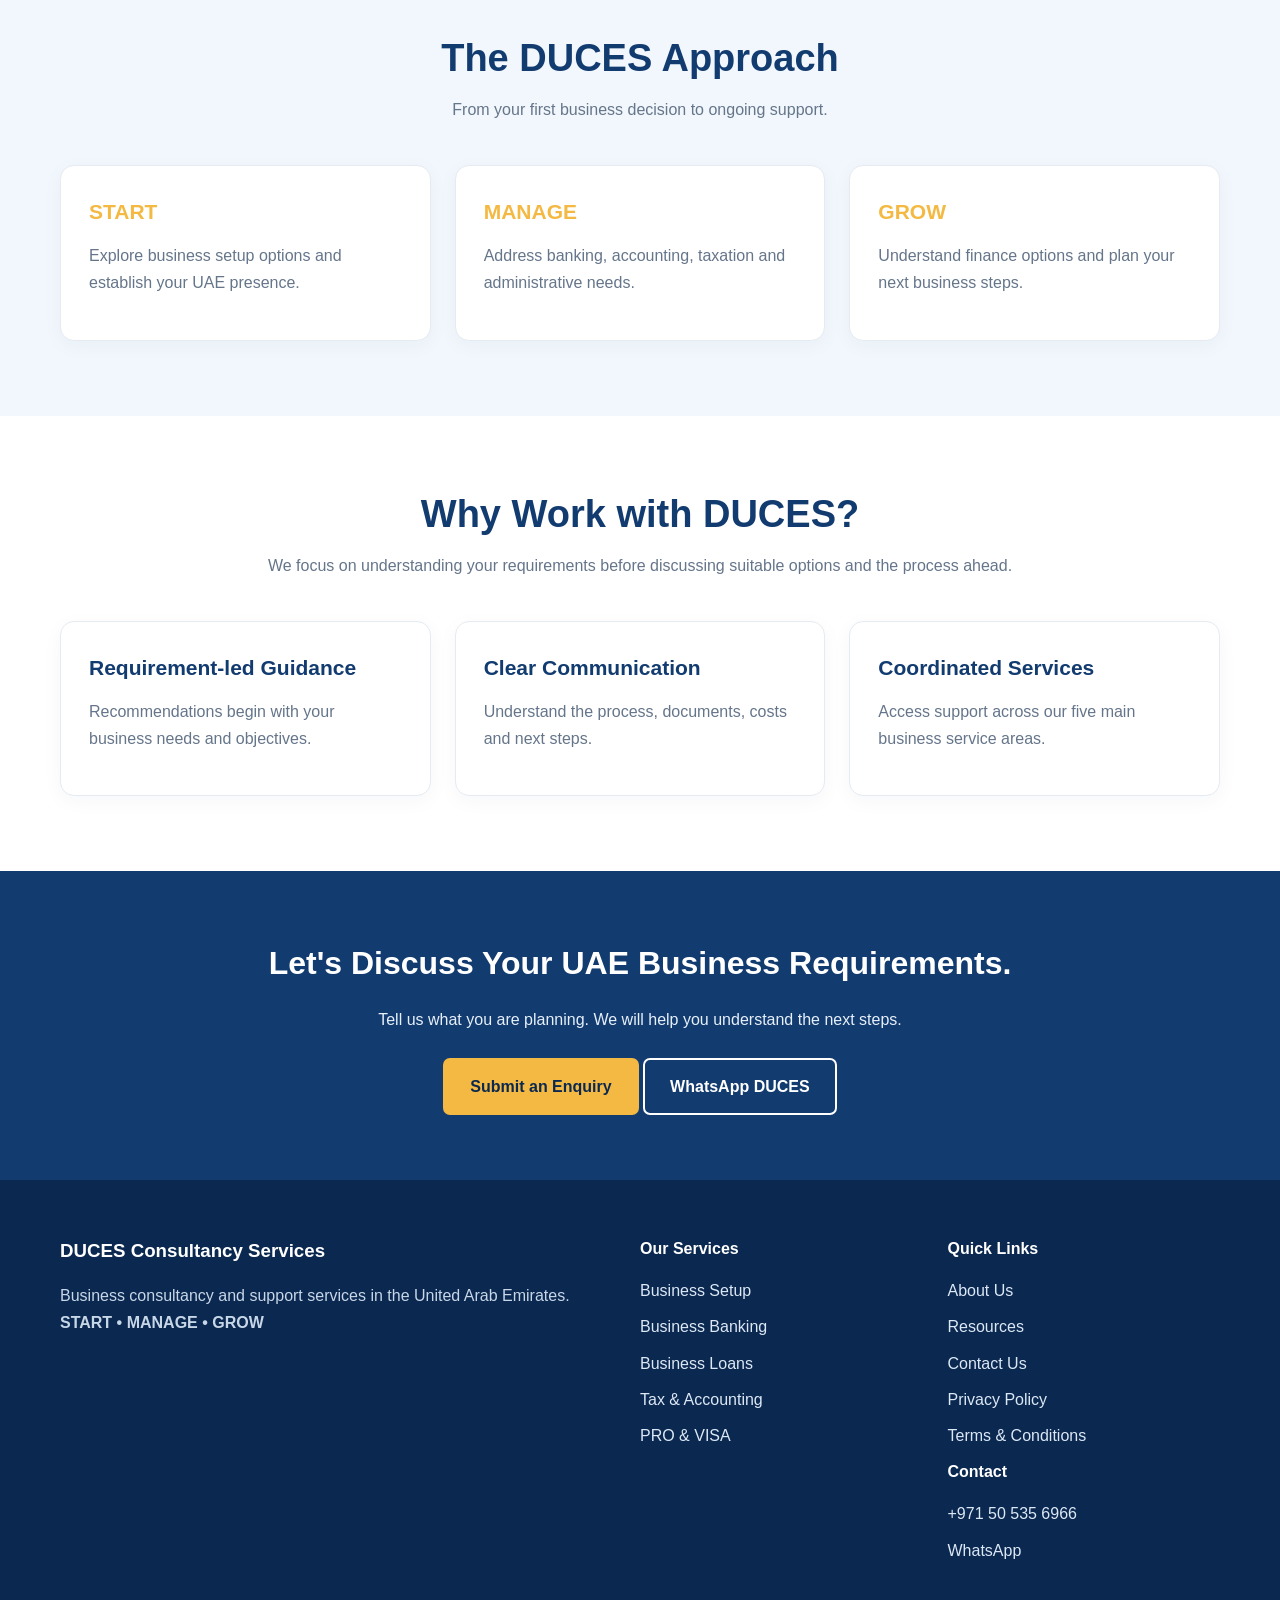
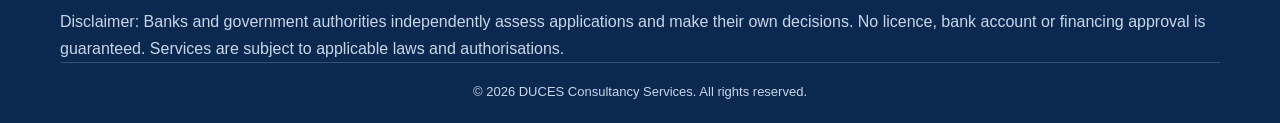
==== commit e8fee5ee: "Enhance navigation and footer with new links Added 'About Us' and 'Resources' links to the navigatio" ====
--- a/index.html
+++ b/index.html
@@ -31,18 +31,18 @@
     <nav>
       <ul class="nav-menu" id="navMenu">
         <li><a href="index.html">Home</a></li>
-
         <li class="dropdown">
           <a href="company-formation.html">Business Setup ▾</a>
           <ul class="dropdown-menu">
             <li><a href="company-formation.html">Company Formation</a></li>
           </ul>
         </li>
-
         <li><a href="business-banking.html">Business Banking</a></li>
         <li><a href="business-loan.html">Business Loans</a></li>
         <li><a href="taxation-accounting.html">Tax & Accounting</a></li>
         <li><a href="pro-visa-services.html">PRO & VISA</a></li>
+        <li><a href="about.html">About Us</a></li>
+        <li><a href="resources.html">Resources</a></li>
         <li><a href="contact.html">Contact</a></li>
       </ul>
     </nav>
@@ -67,7 +67,7 @@
   </div>
 </section>
 
-<section class="section">
+<section class="section" id="services">
   <div class="container section-heading">
     <h2>One Consultancy. Five Business Service Areas.</h2>
     <p>
@@ -76,7 +76,7 @@
     </p>
   </div>
 
-  <div class="container service-grid" id="services">
+  <div class="container service-grid">
 
     <article class="service-card">
       <h3>01. Business Setup</h3>
@@ -201,6 +201,7 @@
 
 <footer class="site-footer">
   <div class="container footer-grid">
+
     <div>
       <h3>DUCES Consultancy Services</h3>
       <p>Business consultancy and support services in the United Arab Emirates.</p>
@@ -219,13 +220,22 @@
     </div>
 
     <div>
+      <h4>Quick Links</h4>
+      <ul>
+        <li><a href="about.html">About Us</a></li>
+        <li><a href="resources.html">Resources</a></li>
+        <li><a href="contact.html">Contact Us</a></li>
+        <li><a href="privacy-policy.html">Privacy Policy</a></li>
+        <li><a href="terms-and-conditions.html">Terms & Conditions</a></li>
+      </ul>
+
       <h4>Contact</h4>
       <ul>
         <li><a href="tel:+971505356966">+971 50 535 6966</a></li>
-        <li><a href="contact.html">Contact Us</a></li>
-        <li><a href="https://wa.me/971505356966">WhatsApp</a></li>
-      </ul>
-    </div>
+        <li><a href="https://wa.me/971505356966" target="_blank" rel="noopener">WhatsApp</a></li>
+      </ul>
+    </div>
+
   </div>
 
   <div class="container">
@@ -235,6 +245,7 @@
       bank account or financing approval is guaranteed. Services are
       subject to applicable laws and authorisations.
     </p>
+
     <div class="footer-bottom">
       © <span data-current-year>2026</span> DUCES Consultancy Services. All rights reserved.
     </div>
--- a/css/style.css
+++ b/css/style.css
@@ -630,3 +630,87 @@
     font-size: 26px;
   }
 }
+
+/* =========================================
+   DUCES FINAL MOBILE NAVIGATION FIX
+   ========================================= */
+
+.menu-toggle {
+  display: none;
+  background: var(--primary);
+  color: var(--white);
+  border: 0;
+  border-radius: 7px;
+  padding: 9px 14px;
+  font-size: 22px;
+  cursor: pointer;
+}
+
+@media (max-width: 900px) {
+  .nav-container {
+    min-height: 75px;
+    flex-direction: row;
+    justify-content: space-between;
+    position: relative;
+    padding: 12px 0;
+    gap: 12px;
+  }
+
+  .menu-toggle {
+    display: block;
+  }
+
+  .nav-container nav {
+    position: absolute;
+    top: 100%;
+    left: 0;
+    right: 0;
+    width: 100%;
+  }
+
+  .nav-menu {
+    display: none;
+    width: 100%;
+    background: var(--white);
+    padding: 18px;
+    flex-direction: column;
+    align-items: flex-start;
+    justify-content: flex-start;
+    gap: 15px;
+    box-shadow: var(--shadow);
+    border-radius: 0 0 10px 10px;
+    flex-wrap: nowrap;
+    max-height: 75vh;
+    overflow-y: auto;
+  }
+
+  .nav-menu.is-open {
+    display: flex;
+  }
+
+  .nav-menu li {
+    width: 100%;
+  }
+
+  .dropdown {
+    width: 100%;
+  }
+
+  .dropdown-menu {
+    position: static;
+    display: none;
+    width: 100%;
+    min-width: 0;
+    margin-top: 8px;
+    box-shadow: none;
+    border: 1px solid var(--silver);
+  }
+
+  .dropdown:hover > .dropdown-menu {
+    display: none;
+  }
+
+  .dropdown.open > .dropdown-menu {
+    display: block;
+  }
+}
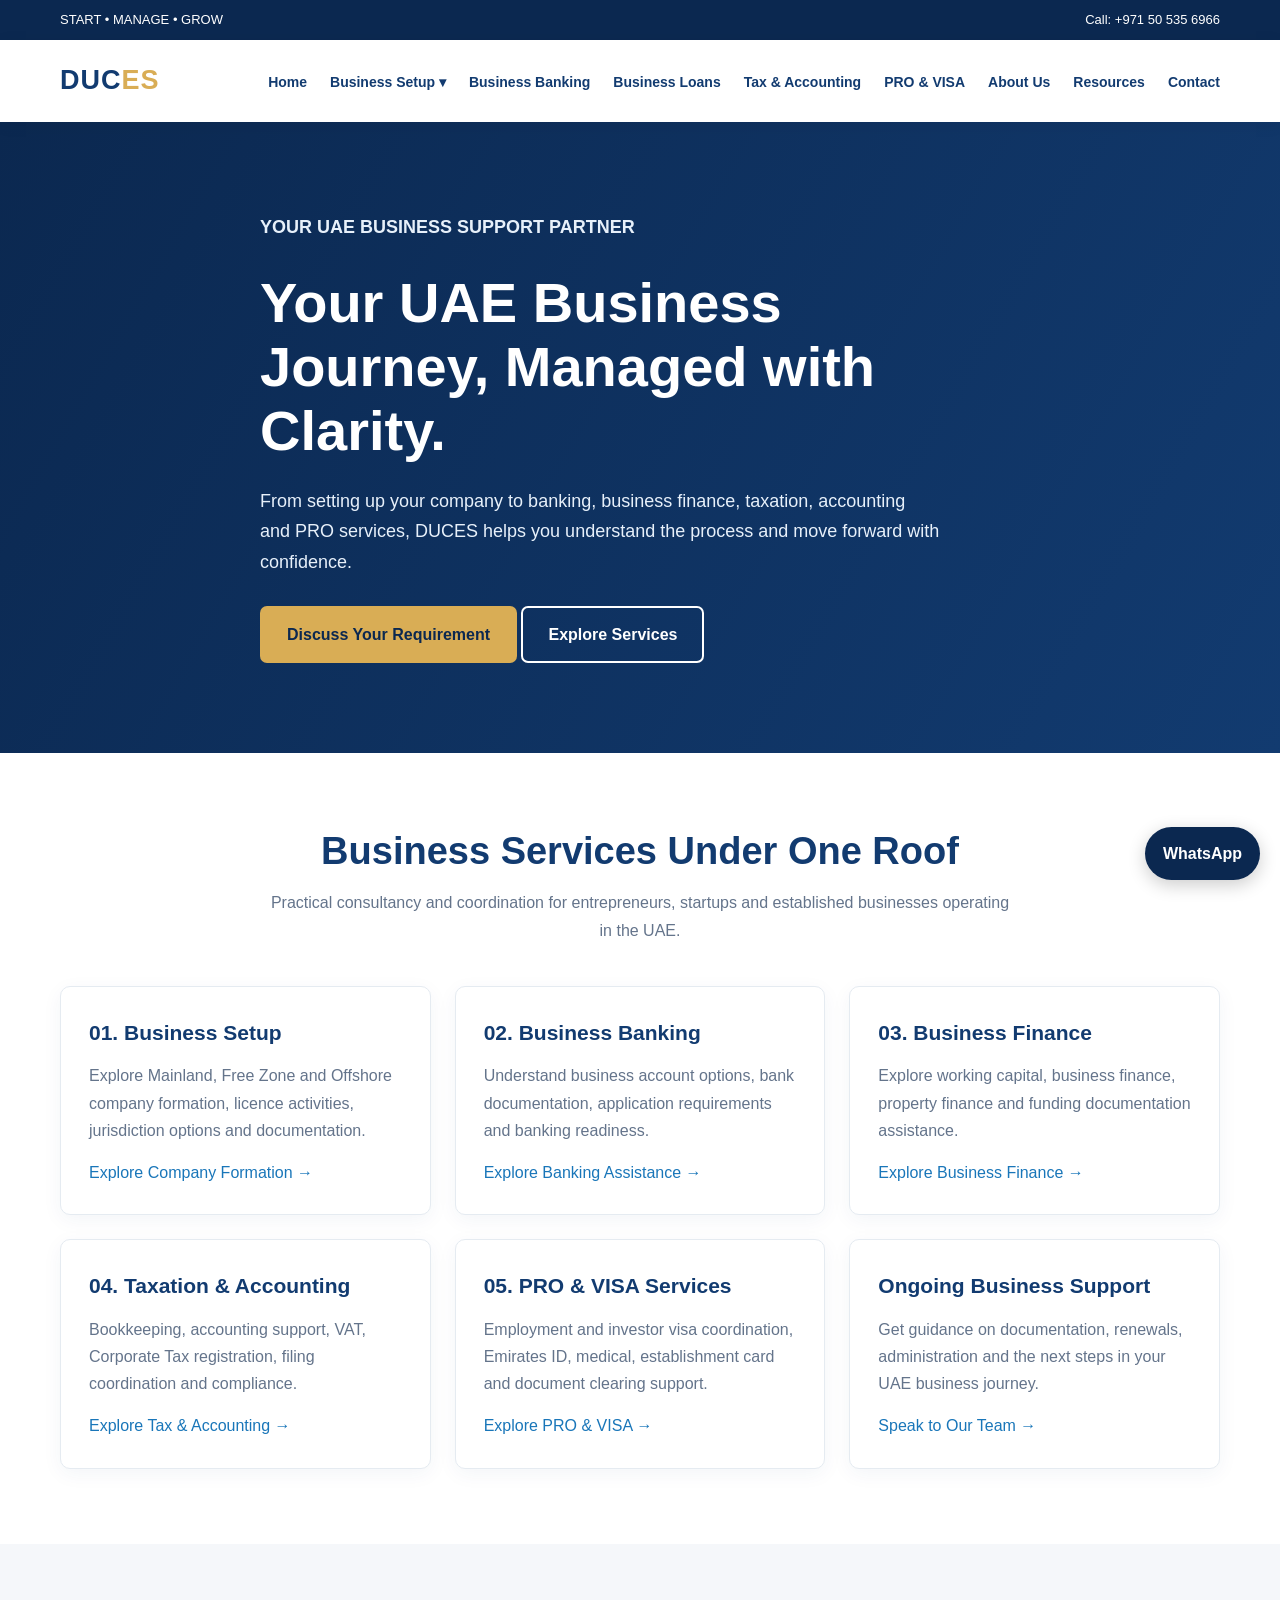
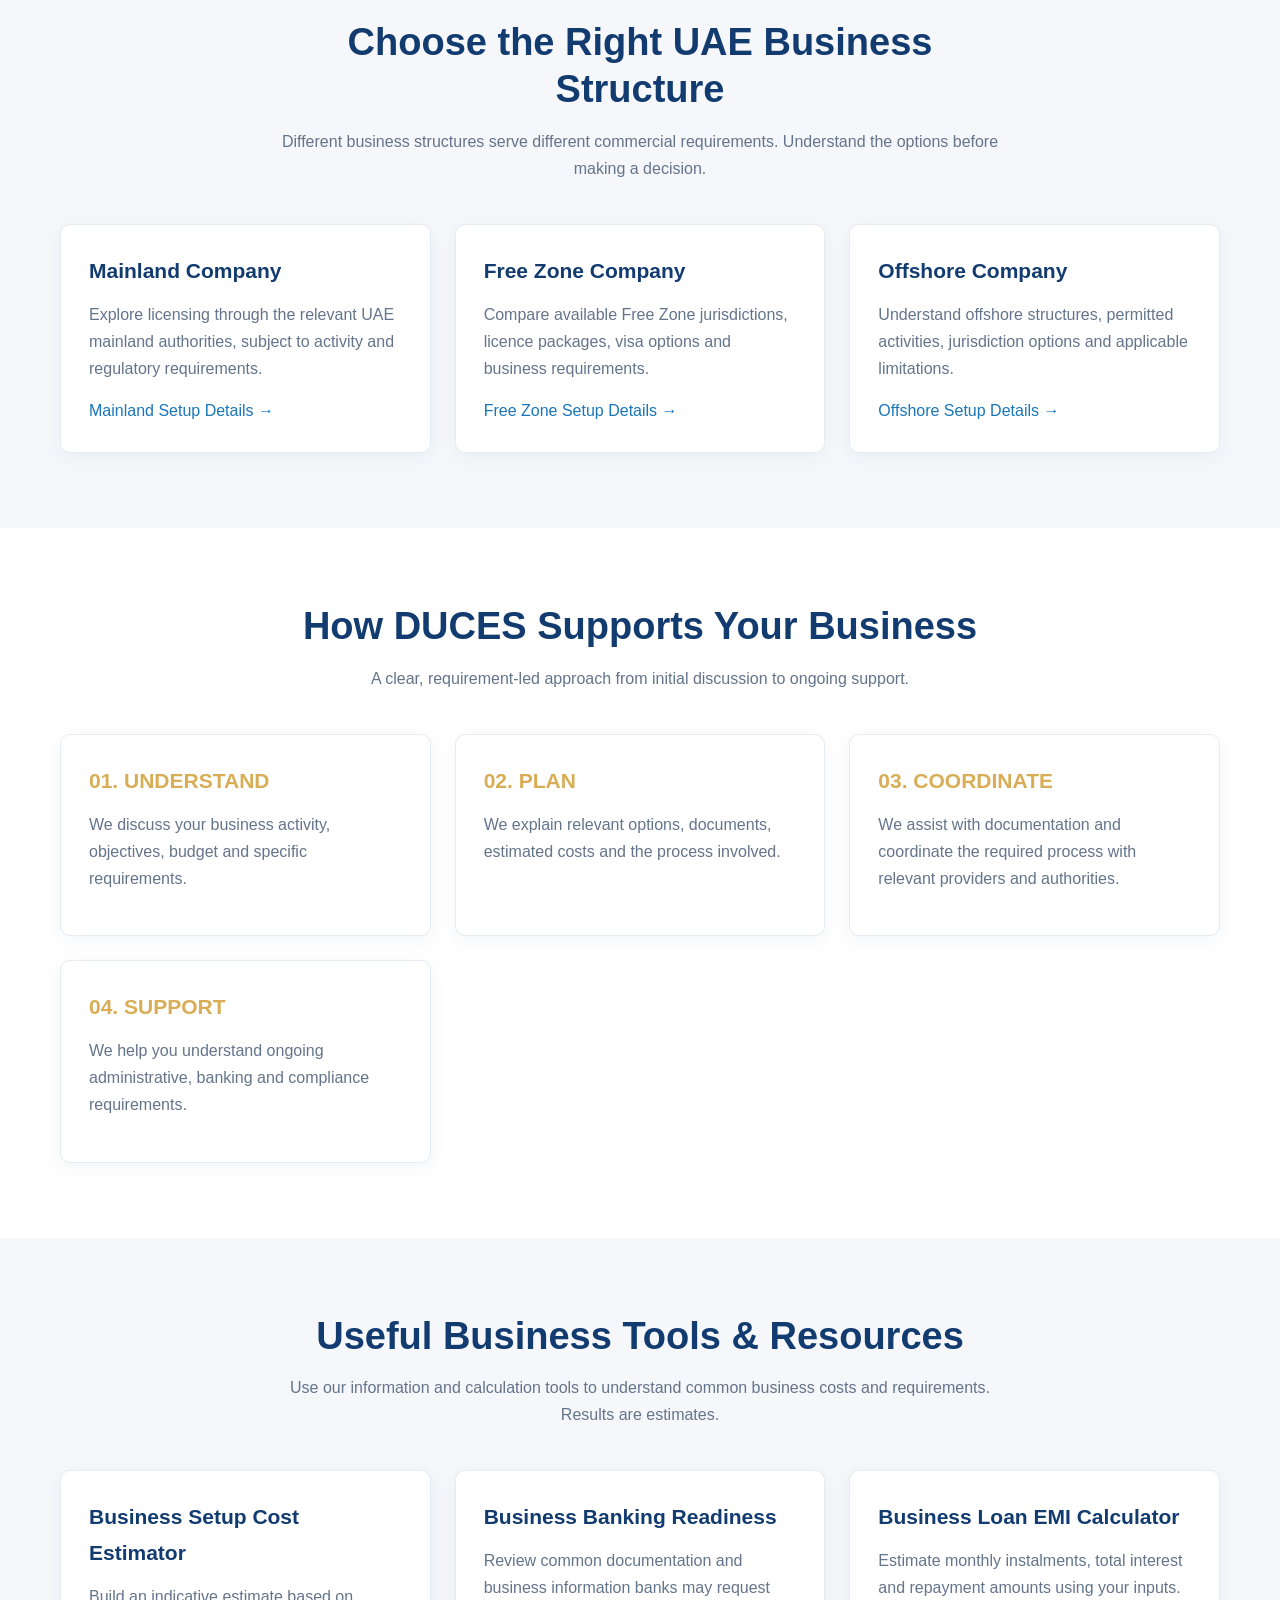
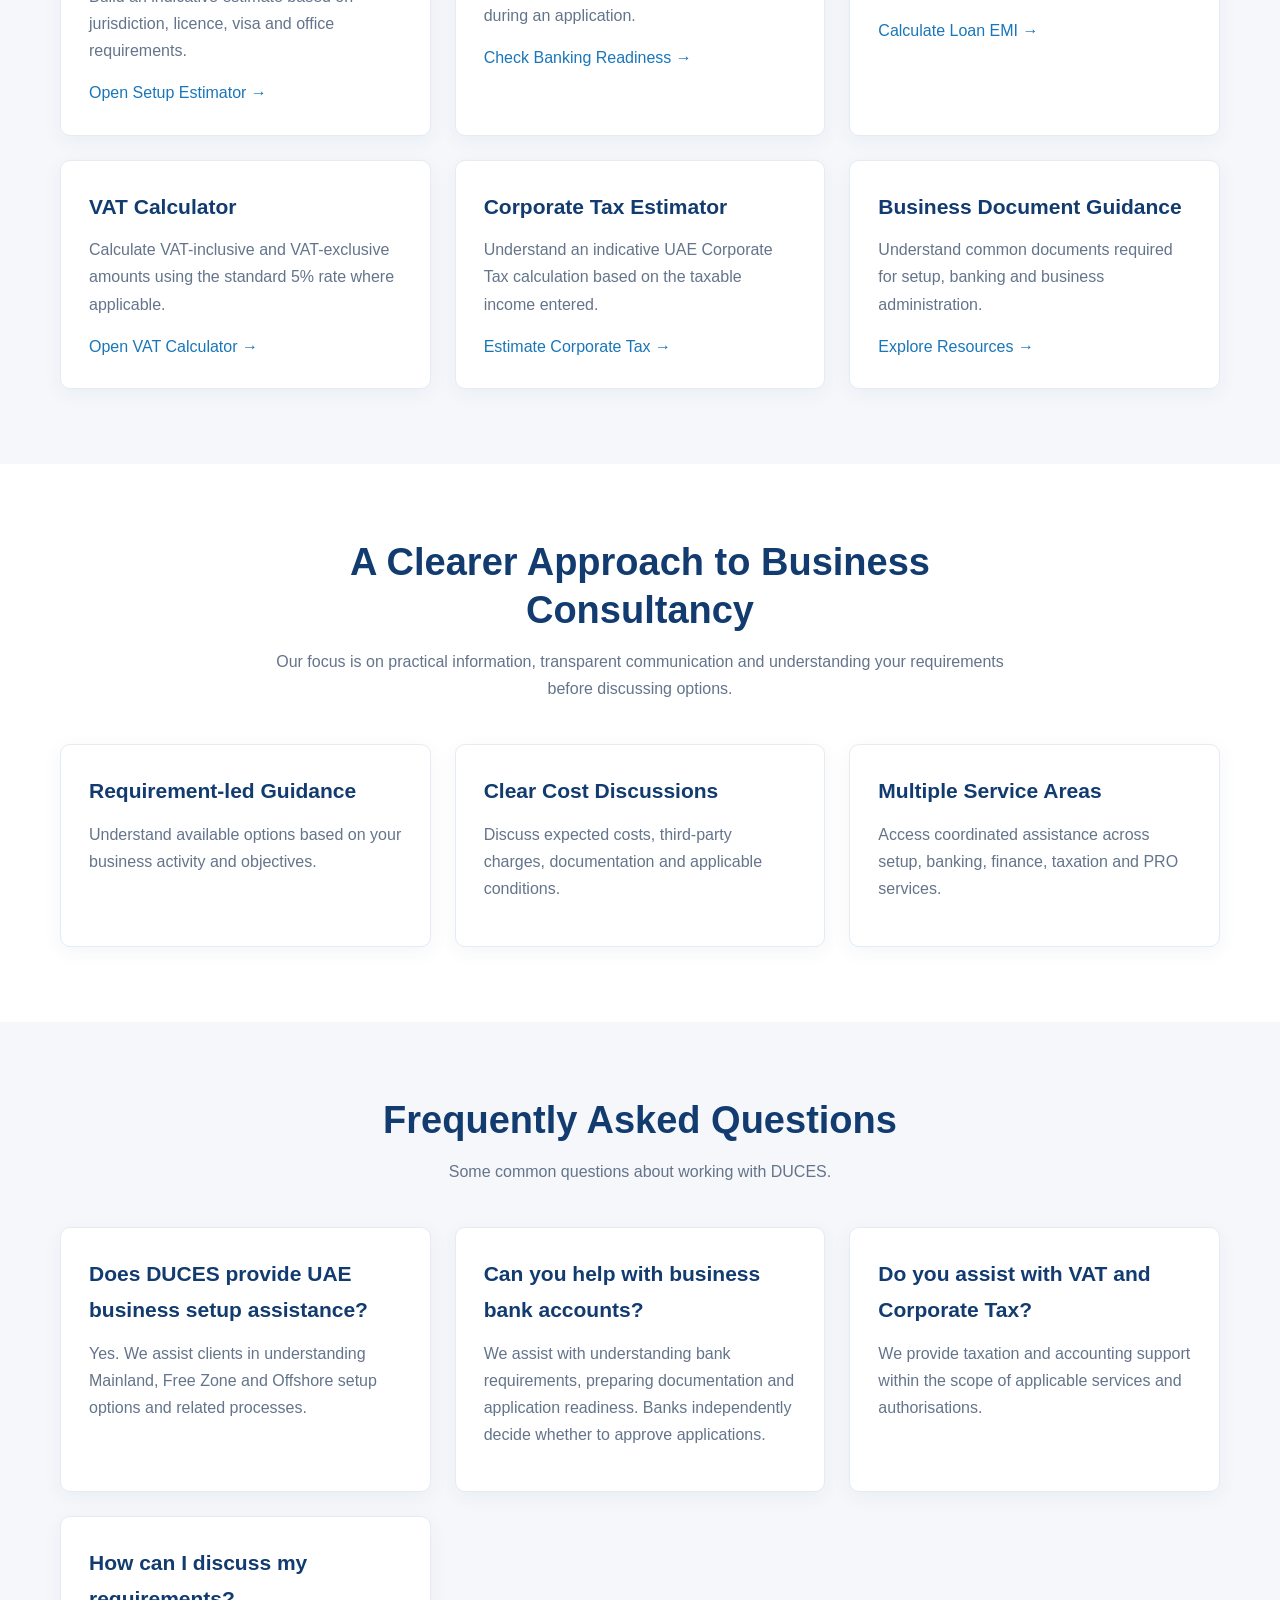
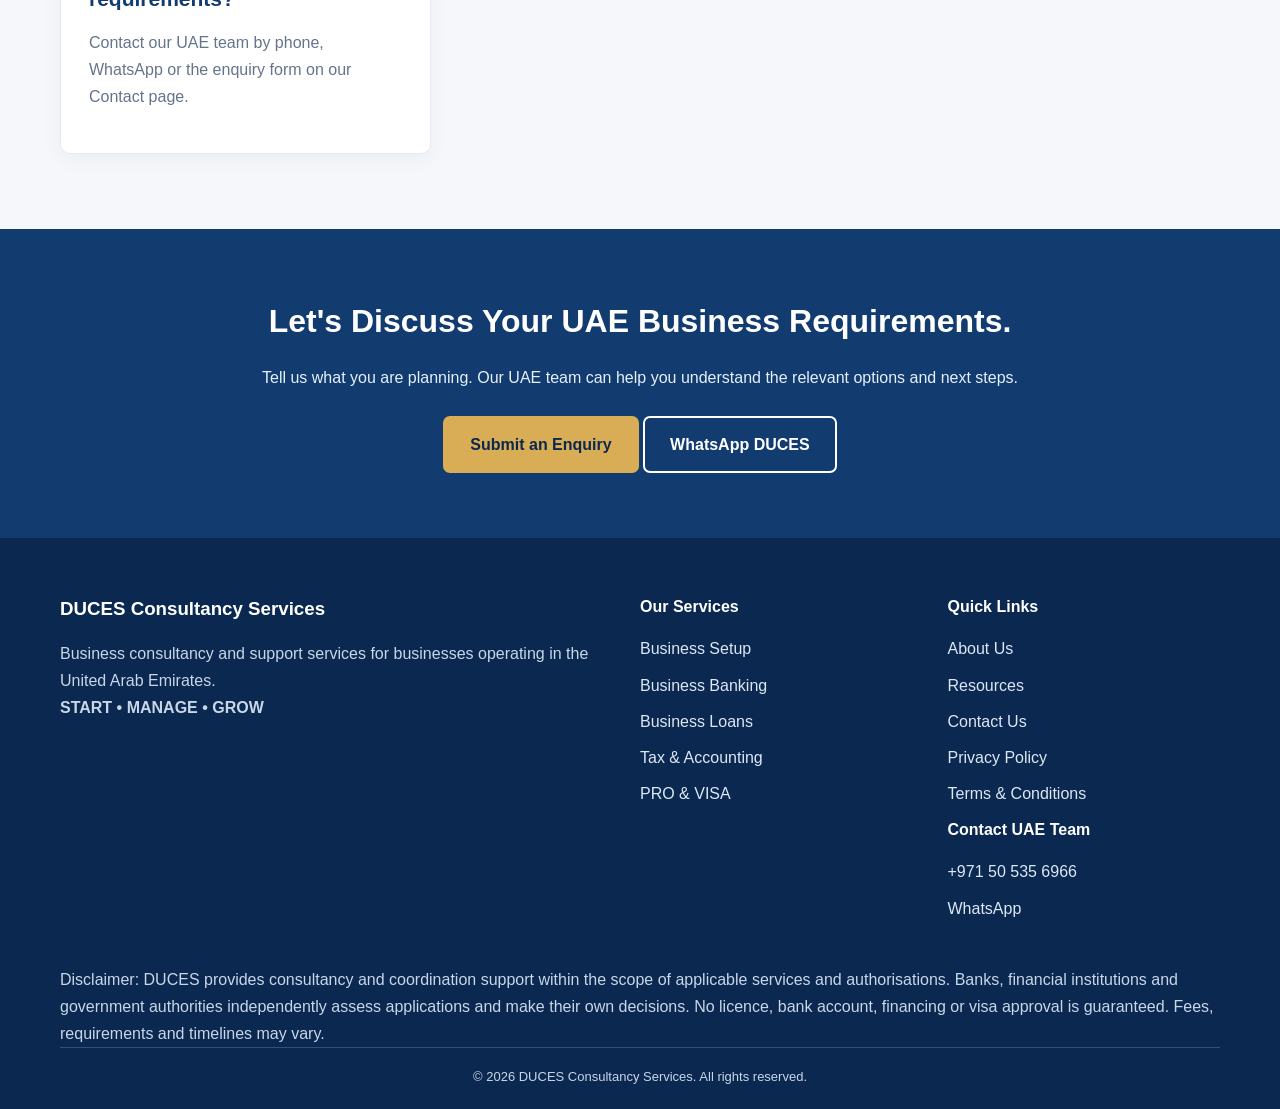
==== commit 2a07107b: "Revise SEO tags and improve content clarity Updated the title and description meta tags for better S" ====
--- a/index.html
+++ b/index.html
@@ -4,8 +4,8 @@
 <head>
   <meta charset="UTF-8">
   <meta name="viewport" content="width=device-width, initial-scale=1.0">
-  <title>DUCES Consultancy Services | UAE Business Setup & Support</title>
-  <meta name="description" content="DUCES Consultancy Services supports UAE company formation, business banking, business finance, taxation, accounting and PRO services.">
+  <title>DUCES Consultancy Services | UAE Business Setup, Banking & Tax Support</title>
+  <meta name="description" content="Explore UAE business setup, business banking assistance, business finance, VAT, corporate tax, accounting and PRO visa support with DUCES Consultancy Services.">
   <meta name="theme-color" content="#123B70">
   <link rel="stylesheet" href="css/style.css">
   <script src="js/script.js" defer></script>
@@ -51,14 +51,15 @@
 
 <main>
 
+<!-- HERO -->
 <section class="hero">
   <div class="container hero-content">
     <p class="text-gold"><strong>YOUR UAE BUSINESS SUPPORT PARTNER</strong></p>
-    <h1>Build Your Business in the UAE with Greater Clarity.</h1>
-    <p>
-      From company formation and business banking to finance,
-      taxation, accounting and PRO services, DUCES helps
-      entrepreneurs and businesses navigate their next steps.
+    <h1>Your UAE Business Journey, Managed with Clarity.</h1>
+    <p>
+      From setting up your company to banking, business finance,
+      taxation, accounting and PRO services, DUCES helps you
+      understand the process and move forward with confidence.
     </p>
     <a class="btn btn-primary"
       href="https://wa.me/971505356966" target="_blank"
@@ -67,12 +68,13 @@
   </div>
 </section>
 
+<!-- SERVICE AREAS -->
 <section class="section" id="services">
   <div class="container section-heading">
-    <h2>One Consultancy. Five Business Service Areas.</h2>
-    <p>
-      Practical business support for entrepreneurs, startups
-      and established companies operating in the UAE.
+    <h2>Business Services Under One Roof</h2>
+    <p>
+      Practical consultancy and coordination for entrepreneurs,
+      startups and established businesses operating in the UAE.
     </p>
   </div>
 
@@ -81,53 +83,53 @@
     <article class="service-card">
       <h3>01. Business Setup</h3>
       <p>
-        Mainland, Free Zone and Offshore company formation
-        guidance, activity selection and documentation support.
-      </p>
-      <a href="company-formation.html">Explore Business Setup →</a>
-    </article>
-
-    <article class="service-card">
-      <h3>02. Business Banking Assistance</h3>
-      <p>
-        Business account options, documentation preparation
-        and banking application readiness assistance.
-      </p>
-      <a href="business-banking.html">Explore Banking Services →</a>
-    </article>
-
-    <article class="service-card">
-      <h3>03. Business Loan Assistance</h3>
-      <p>
-        Business finance, working capital, property finance
+        Explore Mainland, Free Zone and Offshore company formation,
+        licence activities, jurisdiction options and documentation.
+      </p>
+      <a href="company-formation.html">Explore Company Formation →</a>
+    </article>
+
+    <article class="service-card">
+      <h3>02. Business Banking</h3>
+      <p>
+        Understand business account options, bank documentation,
+        application requirements and banking readiness.
+      </p>
+      <a href="business-banking.html">Explore Banking Assistance →</a>
+    </article>
+
+    <article class="service-card">
+      <h3>03. Business Finance</h3>
+      <p>
+        Explore working capital, business finance, property finance
         and funding documentation assistance.
       </p>
-      <a href="business-loan.html">Explore Finance Services →</a>
+      <a href="business-loan.html">Explore Business Finance →</a>
     </article>
 
     <article class="service-card">
       <h3>04. Taxation & Accounting</h3>
       <p>
-        Bookkeeping, accounting coordination, VAT and
-        Corporate Tax registration and compliance support.
-      </p>
-      <a href="taxation-accounting.html">Explore Tax Services →</a>
+        Bookkeeping, accounting support, VAT, Corporate Tax
+        registration, filing coordination and compliance.
+      </p>
+      <a href="taxation-accounting.html">Explore Tax & Accounting →</a>
     </article>
 
     <article class="service-card">
       <h3>05. PRO & VISA Services</h3>
       <p>
-        Visa processing coordination, Emirates ID, medical,
-        establishment card, renewals and document clearing.
+        Employment and investor visa coordination, Emirates ID,
+        medical, establishment card and document clearing support.
       </p>
       <a href="pro-visa-services.html">Explore PRO & VISA →</a>
     </article>
 
     <article class="service-card">
-      <h3>Business Support</h3>
-      <p>
-        A coordinated approach to understanding requirements,
-        documentation and ongoing business administration.
+      <h3>Ongoing Business Support</h3>
+      <p>
+        Get guidance on documentation, renewals, administration
+        and the next steps in your UAE business journey.
       </p>
       <a href="contact.html">Speak to Our Team →</a>
     </article>
@@ -135,61 +137,253 @@
   </div>
 </section>
 
+<!-- COMPANY JURISDICTIONS -->
 <section class="section section-light">
-  <div class="container">
-    <div class="section-heading">
-      <h2>The DUCES Approach</h2>
-      <p>From your first business decision to ongoing support.</p>
-    </div>
-
-    <div class="card-grid">
-      <article class="card">
-        <h3><span class="text-gold">START</span></h3>
-        <p>Explore business setup options and establish your UAE presence.</p>
-      </article>
-      <article class="card">
-        <h3><span class="text-gold">MANAGE</span></h3>
-        <p>Address banking, accounting, taxation and administrative needs.</p>
-      </article>
-      <article class="card">
-        <h3><span class="text-gold">GROW</span></h3>
-        <p>Understand finance options and plan your next business steps.</p>
-      </article>
-    </div>
-  </div>
-</section>
-
+  <div class="container section-heading">
+    <h2>Choose the Right UAE Business Structure</h2>
+    <p>
+      Different business structures serve different commercial
+      requirements. Understand the options before making a decision.
+    </p>
+  </div>
+
+  <div class="container service-grid">
+
+    <article class="service-card bg-mainland">
+      <h3>Mainland Company</h3>
+      <p>
+        Explore licensing through the relevant UAE mainland
+        authorities, subject to activity and regulatory requirements.
+      </p>
+      <a href="company-formation.html">Mainland Setup Details →</a>
+    </article>
+
+    <article class="service-card bg-freezone">
+      <h3>Free Zone Company</h3>
+      <p>
+        Compare available Free Zone jurisdictions, licence
+        packages, visa options and business requirements.
+      </p>
+      <a href="company-formation.html">Free Zone Setup Details →</a>
+    </article>
+
+    <article class="service-card bg-offshore">
+      <h3>Offshore Company</h3>
+      <p>
+        Understand offshore structures, permitted activities,
+        jurisdiction options and applicable limitations.
+      </p>
+      <a href="company-formation.html">Offshore Setup Details →</a>
+    </article>
+
+  </div>
+</section>
+
+<!-- CUSTOMER JOURNEY -->
 <section class="section">
-  <div class="container">
-    <div class="section-heading">
-      <h2>Why Work with DUCES?</h2>
-      <p>
-        We focus on understanding your requirements before
-        discussing suitable options and the process ahead.
-      </p>
-    </div>
-
-    <div class="card-grid">
-      <article class="card">
-        <h3>Requirement-led Guidance</h3>
-        <p>Recommendations begin with your business needs and objectives.</p>
-      </article>
-      <article class="card">
-        <h3>Clear Communication</h3>
-        <p>Understand the process, documents, costs and next steps.</p>
-      </article>
-      <article class="card">
-        <h3>Coordinated Services</h3>
-        <p>Access support across our five main business service areas.</p>
-      </article>
-    </div>
-  </div>
-</section>
-
+  <div class="container section-heading">
+    <h2>How DUCES Supports Your Business</h2>
+    <p>A clear, requirement-led approach from initial discussion to ongoing support.</p>
+  </div>
+
+  <div class="container card-grid">
+
+    <article class="card">
+      <h3><span class="text-gold">01. UNDERSTAND</span></h3>
+      <p>
+        We discuss your business activity, objectives,
+        budget and specific requirements.
+      </p>
+    </article>
+
+    <article class="card">
+      <h3><span class="text-gold">02. PLAN</span></h3>
+      <p>
+        We explain relevant options, documents, estimated costs
+        and the process involved.
+      </p>
+    </article>
+
+    <article class="card">
+      <h3><span class="text-gold">03. COORDINATE</span></h3>
+      <p>
+        We assist with documentation and coordinate the
+        required process with relevant providers and authorities.
+      </p>
+    </article>
+
+    <article class="card">
+      <h3><span class="text-gold">04. SUPPORT</span></h3>
+      <p>
+        We help you understand ongoing administrative,
+        banking and compliance requirements.
+      </p>
+    </article>
+
+  </div>
+</section>
+
+<!-- BUSINESS TOOLS -->
+<section class="section section-light">
+  <div class="container section-heading">
+    <h2>Useful Business Tools & Resources</h2>
+    <p>
+      Use our information and calculation tools to understand
+      common business costs and requirements. Results are estimates.
+    </p>
+  </div>
+
+  <div class="container card-grid">
+
+    <article class="card">
+      <h3>Business Setup Cost Estimator</h3>
+      <p>
+        Build an indicative estimate based on jurisdiction,
+        licence, visa and office requirements.
+      </p>
+      <a href="company-formation.html">Open Setup Estimator →</a>
+    </article>
+
+    <article class="card">
+      <h3>Business Banking Readiness</h3>
+      <p>
+        Review common documentation and business information
+        banks may request during an application.
+      </p>
+      <a href="business-banking.html">Check Banking Readiness →</a>
+    </article>
+
+    <article class="card">
+      <h3>Business Loan EMI Calculator</h3>
+      <p>
+        Estimate monthly instalments, total interest
+        and repayment amounts using your inputs.
+      </p>
+      <a href="business-loan.html">Calculate Loan EMI →</a>
+    </article>
+
+    <article class="card">
+      <h3>VAT Calculator</h3>
+      <p>
+        Calculate VAT-inclusive and VAT-exclusive amounts
+        using the standard 5% rate where applicable.
+      </p>
+      <a href="taxation-accounting.html">Open VAT Calculator →</a>
+    </article>
+
+    <article class="card">
+      <h3>Corporate Tax Estimator</h3>
+      <p>
+        Understand an indicative UAE Corporate Tax calculation
+        based on the taxable income entered.
+      </p>
+      <a href="taxation-accounting.html">Estimate Corporate Tax →</a>
+    </article>
+
+    <article class="card">
+      <h3>Business Document Guidance</h3>
+      <p>
+        Understand common documents required for setup,
+        banking and business administration.
+      </p>
+      <a href="resources.html">Explore Resources →</a>
+    </article>
+
+  </div>
+</section>
+
+<!-- WHY DUCES -->
+<section class="section">
+  <div class="container section-heading">
+    <h2>A Clearer Approach to Business Consultancy</h2>
+    <p>
+      Our focus is on practical information, transparent communication
+      and understanding your requirements before discussing options.
+    </p>
+  </div>
+
+  <div class="container card-grid">
+
+    <article class="card">
+      <h3>Requirement-led Guidance</h3>
+      <p>
+        Understand available options based on your business
+        activity and objectives.
+      </p>
+    </article>
+
+    <article class="card">
+      <h3>Clear Cost Discussions</h3>
+      <p>
+        Discuss expected costs, third-party charges,
+        documentation and applicable conditions.
+      </p>
+    </article>
+
+    <article class="card">
+      <h3>Multiple Service Areas</h3>
+      <p>
+        Access coordinated assistance across setup,
+        banking, finance, taxation and PRO services.
+      </p>
+    </article>
+
+  </div>
+</section>
+
+<!-- FAQ -->
+<section class="section section-light">
+  <div class="container section-heading">
+    <h2>Frequently Asked Questions</h2>
+    <p>Some common questions about working with DUCES.</p>
+  </div>
+
+  <div class="container card-grid">
+
+    <article class="card">
+      <h3>Does DUCES provide UAE business setup assistance?</h3>
+      <p>
+        Yes. We assist clients in understanding Mainland,
+        Free Zone and Offshore setup options and related processes.
+      </p>
+    </article>
+
+    <article class="card">
+      <h3>Can you help with business bank accounts?</h3>
+      <p>
+        We assist with understanding bank requirements,
+        preparing documentation and application readiness.
+        Banks independently decide whether to approve applications.
+      </p>
+    </article>
+
+    <article class="card">
+      <h3>Do you assist with VAT and Corporate Tax?</h3>
+      <p>
+        We provide taxation and accounting support within
+        the scope of applicable services and authorisations.
+      </p>
+    </article>
+
+    <article class="card">
+      <h3>How can I discuss my requirements?</h3>
+      <p>
+        Contact our UAE team by phone, WhatsApp or the
+        enquiry form on our Contact page.
+      </p>
+    </article>
+
+  </div>
+</section>
+
+<!-- FINAL CTA -->
 <section class="cta-section">
   <div class="container">
     <h2>Let's Discuss Your UAE Business Requirements.</h2>
-    <p>Tell us what you are planning. We will help you understand the next steps.</p>
+    <p>
+      Tell us what you are planning. Our UAE team can help
+      you understand the relevant options and next steps.
+    </p>
     <a class="btn btn-primary" href="contact.html">Submit an Enquiry</a>
     <a class="btn btn-outline"
       href="https://wa.me/971505356966" target="_blank"
@@ -204,7 +398,10 @@
 
     <div>
       <h3>DUCES Consultancy Services</h3>
-      <p>Business consultancy and support services in the United Arab Emirates.</p>
+      <p>
+        Business consultancy and support services
+        for businesses operating in the United Arab Emirates.
+      </p>
       <p class="text-gold"><strong>START • MANAGE • GROW</strong></p>
     </div>
 
@@ -229,10 +426,11 @@
         <li><a href="terms-and-conditions.html">Terms & Conditions</a></li>
       </ul>
 
-      <h4>Contact</h4>
+      <h4>Contact UAE Team</h4>
       <ul>
         <li><a href="tel:+971505356966">+971 50 535 6966</a></li>
-        <li><a href="https://wa.me/971505356966" target="_blank" rel="noopener">WhatsApp</a></li>
+        <li><a href="https://wa.me/971505356966"
+          target="_blank" rel="noopener">WhatsApp</a></li>
       </ul>
     </div>
 
@@ -240,19 +438,23 @@
 
   <div class="container">
     <p>
-      Disclaimer: Banks and government authorities independently
-      assess applications and make their own decisions. No licence,
-      bank account or financing approval is guaranteed. Services are
-      subject to applicable laws and authorisations.
+      Disclaimer: DUCES provides consultancy and coordination
+      support within the scope of applicable services and authorisations.
+      Banks, financial institutions and government authorities
+      independently assess applications and make their own decisions.
+      No licence, bank account, financing or visa approval is guaranteed.
+      Fees, requirements and timelines may vary.
     </p>
 
     <div class="footer-bottom">
-      © <span data-current-year>2026</span> DUCES Consultancy Services. All rights reserved.
+      © <span data-current-year>2026</span>
+      DUCES Consultancy Services. All rights reserved.
     </div>
   </div>
 </footer>
 
-<a class="whatsapp-float" href="https://wa.me/971505356966"
+<a class="whatsapp-float"
+  href="https://wa.me/971505356966"
   target="_blank" rel="noopener">WhatsApp</a>
 
 </body>
--- a/css/style.css
+++ b/css/style.css
@@ -1,22 +1,34 @@
 
 /* =========================================
    DUCES CONSULTANCY SERVICES
-   Main Website Design System
+   FINAL APPROVED DESIGN SYSTEM
    ========================================= */
 
 :root {
   --primary: #123B70;
   --primary-dark: #0B2850;
   --ocean: #1976B9;
-  --teal: #48C9B0;
-  --gold: #F4B942;
+  --gold: #D9AD55;
+  --gold-soft: #F7F0E3;
+
   --white: #FFFFFF;
-  --ice: #F1F7FC;
+  --ice: #F5F7FA;
   --charcoal: #263445;
   --silver: #E5EBF1;
-  --muted: #65758A;
+  --muted: #64748B;
+
+  /* Service backgrounds */
+  --mainland-bg: #F3EBDD;
+  --freezone-bg: #EFF4E7;
+  --offshore-bg: #EAF1F8;
+  --banking-bg: #F7F0E3;
+  --loans-bg: #E9F0F8;
+  --tax-bg: #F0F0EB;
+  --visa-bg: #F5EBE7;
+
   --shadow: 0 12px 35px rgba(18, 59, 112, 0.10);
-  --radius: 14px;
+  --shadow-soft: 0 5px 20px rgba(18, 59, 112, 0.05);
+  --radius: 10px;
 }
 
 * {
@@ -50,7 +62,7 @@
 }
 
 a:hover {
-  color: var(--teal);
+  color: var(--primary-dark);
 }
 
 button,
@@ -86,14 +98,14 @@
   color: var(--white);
 }
 
-/* HEADER AND NAVIGATION */
+/* HEADER */
 
 .site-header,
 header {
   background: var(--white);
   position: relative;
   z-index: 100;
-  box-shadow: 0 3px 16px rgba(0,0,0,0.06);
+  box-shadow: 0 3px 16px rgba(0, 0, 0, 0.06);
 }
 
 .nav-container {
@@ -146,12 +158,13 @@
   min-width: 235px;
   padding: 12px 0;
   background: var(--white);
-  border-radius: 10px;
+  border-radius: var(--radius);
   box-shadow: var(--shadow);
   list-style: none;
 }
 
-.dropdown:hover > .dropdown-menu {
+.dropdown:hover > .dropdown-menu,
+.dropdown:focus-within > .dropdown-menu {
   display: block;
 }
 
@@ -165,17 +178,16 @@
   background: var(--ice);
 }
 
-/* HERO SECTION */
+/* HERO */
 
 .hero {
   background: linear-gradient(
     120deg,
     var(--primary-dark),
-    var(--primary),
-    var(--ocean)
+    var(--primary)
   );
   color: var(--white);
-  padding: 100px 0;
+  padding: 90px 0;
   overflow: hidden;
 }
 
@@ -184,7 +196,7 @@
 }
 
 .hero h1 {
-  font-size: clamp(34px, 5vw, 58px);
+  font-size: clamp(34px, 5vw, 56px);
   line-height: 1.15;
   margin-bottom: 22px;
   font-weight: 800;
@@ -199,6 +211,26 @@
 
 .hero .highlight {
   color: var(--gold);
+}
+
+/* INNER PAGE BANNER */
+
+.page-banner {
+  background: var(--primary-dark);
+  padding: 62px 0;
+  color: var(--white);
+  text-align: center;
+}
+
+.page-banner h1 {
+  font-size: clamp(30px, 4vw, 44px);
+  margin-bottom: 12px;
+}
+
+.page-banner p {
+  color: #E7F0FA;
+  max-width: 760px;
+  margin: auto;
 }
 
 /* BUTTONS */
@@ -271,6 +303,16 @@
   color: var(--muted);
 }
 
+/* SERVICE BACKGROUNDS */
+
+.bg-mainland { background: var(--mainland-bg); }
+.bg-freezone { background: var(--freezone-bg); }
+.bg-offshore { background: var(--offshore-bg); }
+.bg-banking { background: var(--banking-bg); }
+.bg-loans { background: var(--loans-bg); }
+.bg-tax { background: var(--tax-bg); }
+.bg-visa { background: var(--visa-bg); }
+
 /* SERVICE CARDS */
 
 .service-grid,
@@ -286,15 +328,15 @@
   padding: 28px;
   border: 1px solid var(--silver);
   border-radius: var(--radius);
-  box-shadow: 0 5px 20px rgba(18,59,112,0.04);
-  transition: 0.3s ease;
+  box-shadow: var(--shadow-soft);
+  transition: 0.25s ease;
 }
 
 .service-card:hover,
 .card:hover {
-  transform: translateY(-5px);
+  transform: translateY(-4px);
   box-shadow: var(--shadow);
-  border-color: var(--teal);
+  border-color: var(--gold);
 }
 
 .service-card h3,
@@ -310,24 +352,6 @@
   margin-bottom: 15px;
 }
 
-/* INNER PAGE BANNER */
-
-.page-banner {
-  background: linear-gradient(120deg, var(--primary-dark), var(--ocean));
-  padding: 65px 0;
-  color: var(--white);
-  text-align: center;
-}
-
-.page-banner h1 {
-  font-size: clamp(30px, 4vw, 44px);
-  margin-bottom: 12px;
-}
-
-.page-banner p {
-  color: #E7F0FA;
-}
-
 /* CONTENT */
 
 .content-section {
@@ -358,7 +382,7 @@
   padding: 32px;
   border: 1px solid var(--silver);
   border-radius: var(--radius);
-  box-shadow: var(--shadow);
+  box-shadow: var(--shadow-soft);
   max-width: 850px;
   margin: 25px auto;
 }
@@ -389,14 +413,11 @@
   outline: none;
 }
 
-.form-group input:focus,
-.form-group select:focus,
-.form-group textarea:focus,
 input:focus,
 select:focus,
 textarea:focus {
   border-color: var(--ocean);
-  box-shadow: 0 0 0 3px rgba(25,118,185,0.10);
+  box-shadow: 0 0 0 3px rgba(25, 118, 185, 0.10);
 }
 
 textarea {
@@ -405,10 +426,10 @@
 }
 
 .result-box {
-  background: var(--ice);
-  border-left: 4px solid var(--teal);
+  background: var(--gold-soft);
+  border-left: 4px solid var(--gold);
   padding: 20px;
-  border-radius: 8px;
+  border-radius: 7px;
   margin-top: 20px;
 }
 
@@ -481,34 +502,35 @@
 }
 
 .footer-bottom {
-  border-top: 1px solid rgba(255,255,255,0.18);
+  border-top: 1px solid rgba(255, 255, 255, 0.18);
   padding-top: 18px;
   text-align: center;
   color: #C8D7E8;
   font-size: 13px;
 }
 
-/* WHATSAPP FLOATING BUTTON */
+/* WHATSAPP */
 
 .whatsapp-float {
   position: fixed;
   right: 20px;
   bottom: 20px;
   z-index: 999;
-  background: #25D366;
+  background: var(--primary-dark);
   color: var(--white);
   padding: 13px 18px;
   border-radius: 50px;
   font-weight: 700;
-  box-shadow: 0 5px 18px rgba(0,0,0,0.2);
+  box-shadow: 0 5px 18px rgba(0, 0, 0, 0.2);
 }
 
 .whatsapp-float:hover {
   color: var(--white);
+  background: var(--ocean);
   transform: translateY(-3px);
 }
 
-/* RESPONSIVE TABLES */
+/* TABLES */
 
 .table-wrap {
   width: 100%;
@@ -536,104 +558,25 @@
 
 /* UTILITIES */
 
-.text-center {
-  text-align: center;
-}
-
-.text-blue {
-  color: var(--primary);
-}
-
-.text-gold {
-  color: var(--gold);
-}
-
-.mt-20 {
-  margin-top: 20px;
-}
-
-.mb-20 {
-  margin-bottom: 20px;
-}
-
-/* MOBILE RESPONSIVE */
-
-@media (max-width: 900px) {
-  .service-grid,
-  .card-grid {
-    grid-template-columns: repeat(2, 1fr);
-  }
-
-  .nav-menu {
-    gap: 12px;
-  }
-}
-
-@media (max-width: 650px) {
-  .top-bar .container {
-    justify-content: center;
-    text-align: center;
-  }
-
-  .nav-container {
-    flex-direction: column;
-    padding: 16px 0;
-    gap: 14px;
-  }
-
-  .nav-menu {
-    width: 100%;
-    flex-wrap: wrap;
-    justify-content: center;
-    gap: 12px 16px;
-  }
-
-  .nav-menu a {
-    font-size: 13px;
-  }
-
-  .dropdown-menu {
-    position: static;
-    box-shadow: none;
-    border: 1px solid var(--silver);
-  }
-
-  .dropdown:hover > .dropdown-menu {
-    display: block;
-  }
-
-  .hero {
-    padding: 65px 0;
-  }
-
-  .hero p {
-    font-size: 16px;
-  }
-
-  .section {
-    padding: 50px 0;
-  }
-
-  .service-grid,
-  .card-grid,
-  .footer-grid {
-    grid-template-columns: 1fr;
-  }
-
-  .calculator,
-  .contact-form,
-  .form-container {
-    padding: 20px;
-  }
-
-  .cta-section h2 {
-    font-size: 26px;
-  }
-}
-
-/* =========================================
-   DUCES FINAL MOBILE NAVIGATION FIX
-   ========================================= */
+.text-center { text-align: center; }
+.text-blue { color: var(--primary); }
+.text-gold { color: var(--gold); }
+
+.mt-20 { margin-top: 20px; }
+.mb-20 { margin-bottom: 20px; }
+
+/* ACCESSIBILITY */
+
+a:focus-visible,
+button:focus-visible,
+input:focus-visible,
+select:focus-visible,
+textarea:focus-visible {
+  outline: 3px solid rgba(217, 173, 85, 0.55);
+  outline-offset: 2px;
+}
+
+/* MOBILE NAVIGATION */
 
 .menu-toggle {
   display: none;
@@ -647,6 +590,11 @@
 }
 
 @media (max-width: 900px) {
+  .service-grid,
+  .card-grid {
+    grid-template-columns: repeat(2, 1fr);
+  }
+
   .nav-container {
     min-height: 75px;
     flex-direction: row;
@@ -675,11 +623,9 @@
     padding: 18px;
     flex-direction: column;
     align-items: flex-start;
-    justify-content: flex-start;
     gap: 15px;
     box-shadow: var(--shadow);
     border-radius: 0 0 10px 10px;
-    flex-wrap: nowrap;
     max-height: 75vh;
     overflow-y: auto;
   }
@@ -688,10 +634,7 @@
     display: flex;
   }
 
-  .nav-menu li {
-    width: 100%;
-  }
-
+  .nav-menu li,
   .dropdown {
     width: 100%;
   }
@@ -710,7 +653,47 @@
     display: none;
   }
 
-  .dropdown.open > .dropdown-menu {
+  .dropdown.open > .dropdown-menu,
+  .dropdown:focus-within > .dropdown-menu {
     display: block;
   }
 }
+
+@media (max-width: 650px) {
+  .top-bar .container {
+    justify-content: center;
+    text-align: center;
+  }
+
+  .hero {
+    padding: 60px 0;
+  }
+
+  .hero p {
+    font-size: 16px;
+  }
+
+  .section {
+    padding: 50px 0;
+  }
+
+  .service-grid,
+  .card-grid,
+  .footer-grid {
+    grid-template-columns: 1fr;
+  }
+
+  .calculator,
+  .contact-form,
+  .form-container {
+    padding: 20px;
+  }
+
+  .cta-section h2 {
+    font-size: 26px;
+  }
+
+  .page-banner {
+    padding: 45px 0;
+  }
+}
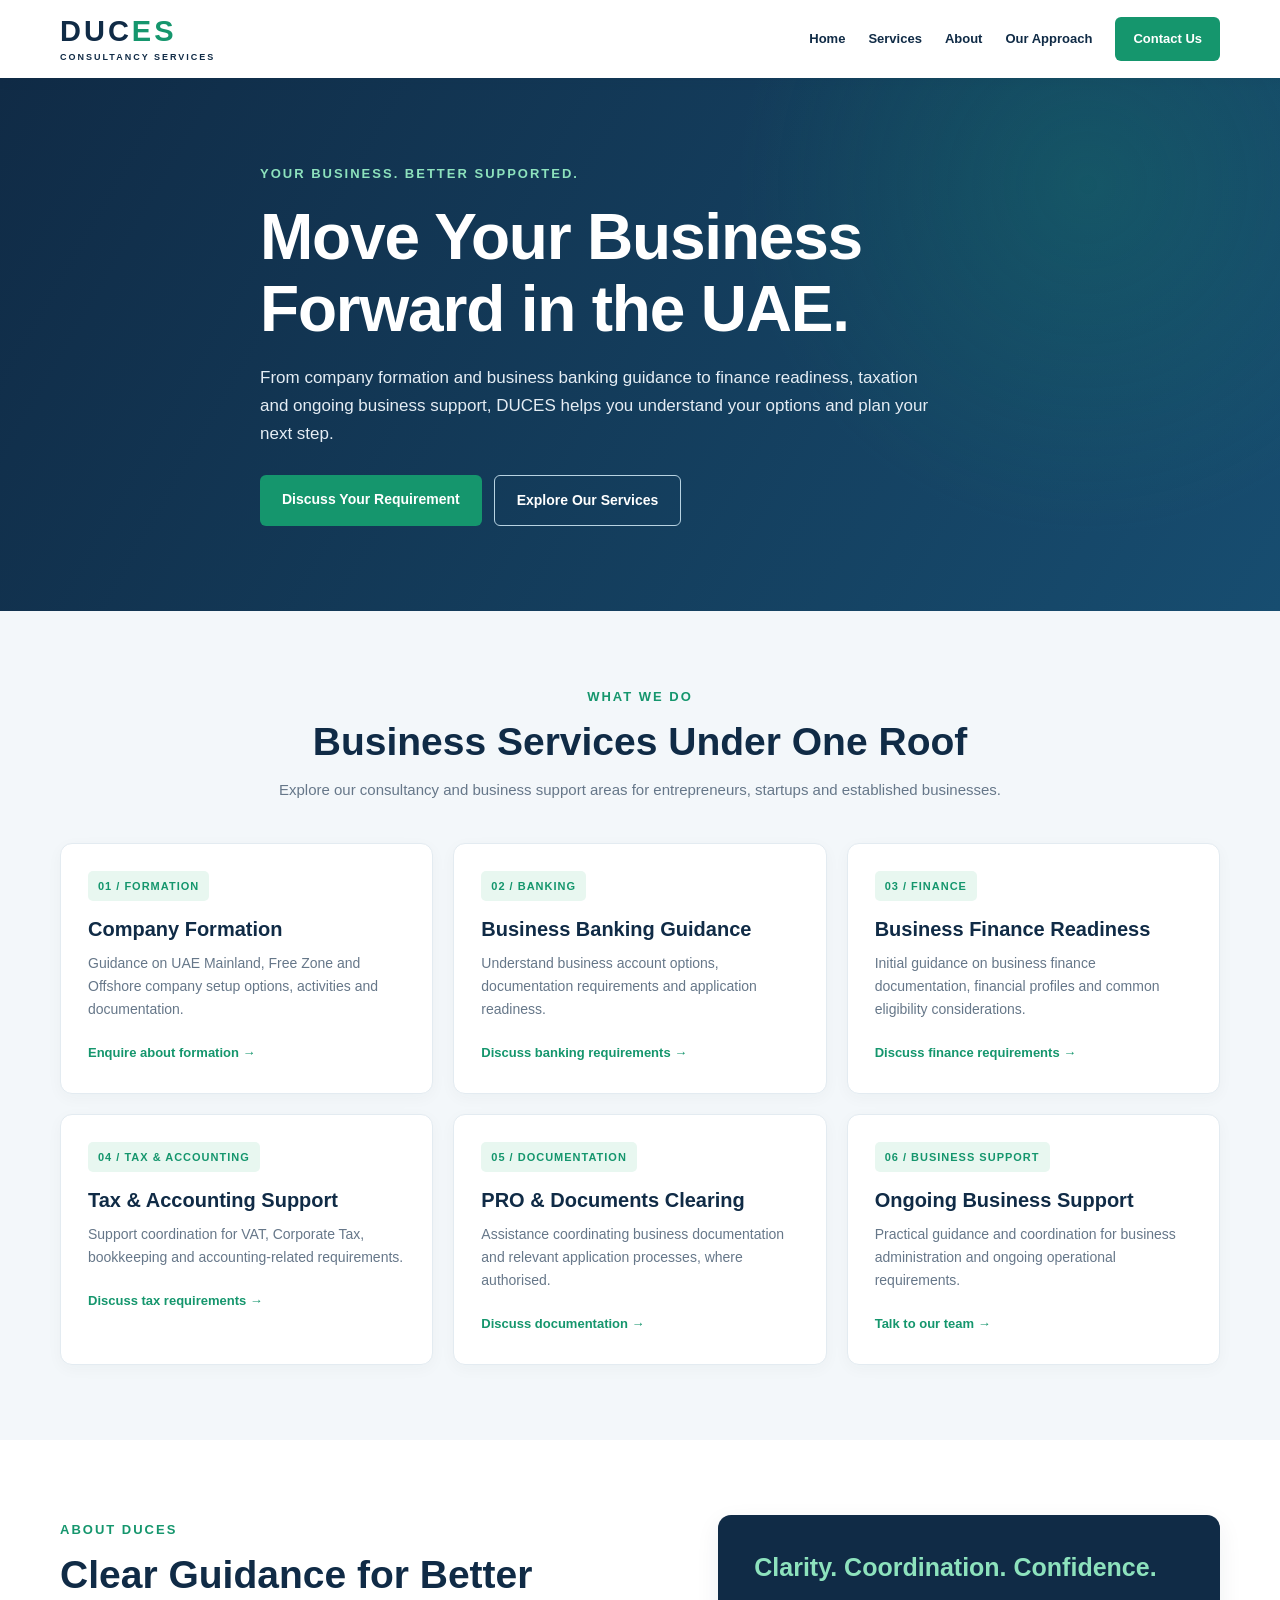
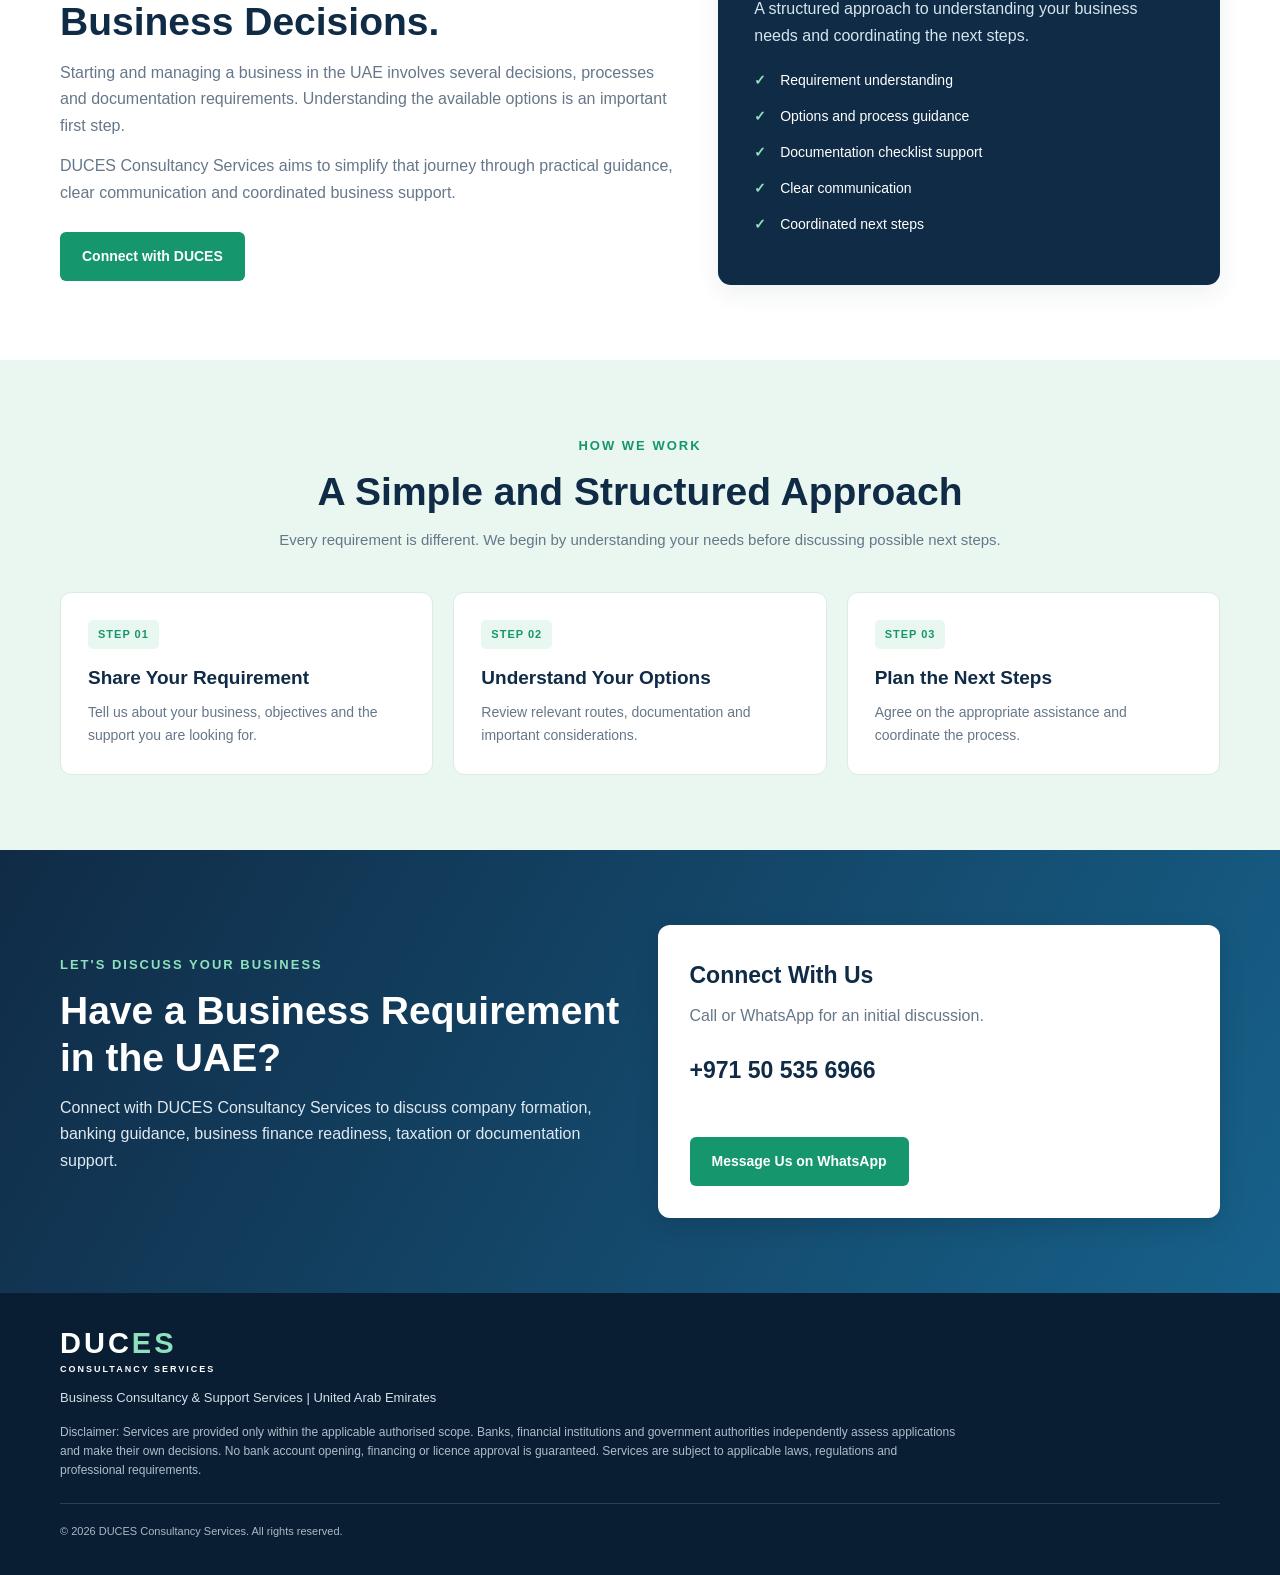
==== commit 1023bd93: "Revise content and structure in index.html Updated various sections for improved clarity and consist" ====
--- a/index.html
+++ b/index.html
@@ -1,461 +1,841 @@
-
 <!DOCTYPE html>
 <html lang="en">
 <head>
-  <meta charset="UTF-8">
-  <meta name="viewport" content="width=device-width, initial-scale=1.0">
-  <title>DUCES Consultancy Services | UAE Business Setup, Banking & Tax Support</title>
-  <meta name="description" content="Explore UAE business setup, business banking assistance, business finance, VAT, corporate tax, accounting and PRO visa support with DUCES Consultancy Services.">
-  <meta name="theme-color" content="#123B70">
-  <link rel="stylesheet" href="css/style.css">
-  <script src="js/script.js" defer></script>
+<meta charset="UTF-8">
+<meta name="viewport" content="width=device-width, initial-scale=1.0">
+
+<title>DUCES Consultancy Services | UAE Business Solutions</title>
+<meta name="description" content="Explore UAE company formation, business banking guidance, finance readiness, taxation and business support with DUCES Consultancy Services.">
+<meta name="theme-color" content="#102b46">
+
+<style>
+:root {
+  --navy:#102b46;
+  --blue:#17618a;
+  --green:#15966d;
+  --light-green:#eaf7f1;
+  --light:#f3f7fa;
+  --white:#ffffff;
+  --text:#263746;
+  --muted:#667789;
+  --border:#e3ebf1;
+  --shadow:0 8px 25px rgba(16,43,70,.07);
+}
+
+* {
+  box-sizing:border-box;
+  margin:0;
+  padding:0;
+}
+
+html {scroll-behavior:smooth;}
+
+body {
+  font-family:Arial,Helvetica,sans-serif;
+  color:var(--text);
+  line-height:1.65;
+  background:var(--white);
+}
+
+a {
+  text-decoration:none;
+  color:inherit;
+}
+
+.container {
+  width:min(1160px,92%);
+  margin:auto;
+}
+
+/* HEADER */
+
+header {
+  background:white;
+  position:sticky;
+  top:0;
+  z-index:100;
+  box-shadow:0 2px 12px rgba(16,43,70,.08);
+}
+
+.navbar {
+  min-height:78px;
+  display:flex;
+  justify-content:space-between;
+  align-items:center;
+  gap:20px;
+}
+
+.brand {
+  font-size:29px;
+  font-weight:800;
+  letter-spacing:3px;
+  color:var(--navy);
+  line-height:1.1;
+}
+
+.brand span {color:var(--green);}
+
+.brand small {
+  display:block;
+  font-size:9px;
+  letter-spacing:2px;
+  font-weight:700;
+  margin-top:5px;
+}
+
+.nav-links {
+  display:flex;
+  align-items:center;
+  gap:23px;
+}
+
+.nav-links a {
+  color:var(--navy);
+  font-size:13px;
+  font-weight:700;
+}
+
+.nav-links a:hover {color:var(--green);}
+
+.nav-cta {
+  background:var(--green);
+  color:white!important;
+  padding:11px 18px;
+  border-radius:6px;
+}
+
+.nav-cta:hover {background:#107b59;}
+
+.menu-btn {
+  display:none;
+  background:var(--navy);
+  color:white;
+  border:0;
+  border-radius:5px;
+  padding:9px 13px;
+  font-size:20px;
+  cursor:pointer;
+}
+
+/* HERO */
+
+.hero {
+  min-height:490px;
+  display:flex;
+  align-items:center;
+  color:white;
+  background:
+    radial-gradient(
+      circle at 85% 20%,
+      rgba(21,150,109,.22),
+      transparent 30%
+    ),
+    linear-gradient(
+      120deg,
+      #102b46,
+      #174d70
+    );
+  padding:85px 0;
+  overflow:hidden;
+}
+
+.hero-content {max-width:760px;}
+
+.eyebrow {
+  color:#8de2bd;
+  font-size:13px;
+  font-weight:800;
+  letter-spacing:2px;
+  text-transform:uppercase;
+}
+
+h1 {
+  font-size:clamp(38px,6vw,64px);
+  line-height:1.12;
+  margin:18px 0;
+  letter-spacing:-1.2px;
+}
+
+.hero p {
+  max-width:680px;
+  color:#e5edf4;
+  font-size:17px;
+  margin-bottom:27px;
+}
+
+.actions {
+  display:flex;
+  flex-wrap:wrap;
+  gap:12px;
+}
+
+.btn {
+  display:inline-block;
+  padding:13px 22px;
+  border-radius:6px;
+  background:var(--green);
+  color:white;
+  font-weight:700;
+  font-size:14px;
+  transition:.2s ease;
+}
+
+.btn:hover {background:#107b59;}
+
+.btn-outline {
+  background:transparent;
+  border:1px solid #b8d3e2;
+  color:white;
+}
+
+.btn-outline:hover {
+  background:rgba(255,255,255,.12);
+}
+
+/* COMMON SECTIONS */
+
+section {padding:75px 0;}
+
+.soft {background:var(--light);}
+.soft-green {background:var(--light-green);}
+
+.section-heading {
+  max-width:760px;
+  text-align:center;
+  margin:0 auto 40px;
+}
+
+.section-heading .eyebrow {
+  color:var(--green);
+}
+
+h2 {
+  color:var(--navy);
+  font-size:clamp(29px,4vw,39px);
+  line-height:1.2;
+  margin:12px 0;
+}
+
+.section-heading p {
+  color:var(--muted);
+  font-size:15px;
+}
+
+/* SERVICE CARDS */
+
+.service-grid {
+  display:grid;
+  grid-template-columns:repeat(3,1fr);
+  gap:20px;
+}
+
+.service-card {
+  background:white;
+  border:1px solid var(--border);
+  border-radius:12px;
+  padding:27px;
+  transition:.25s ease;
+  box-shadow:0 4px 16px rgba(16,43,70,.035);
+}
+
+.service-card:hover {
+  transform:translateY(-4px);
+  box-shadow:var(--shadow);
+  border-color:#b8dfce;
+}
+
+.service-number {
+  display:inline-block;
+  color:var(--green);
+  background:#e8f7f0;
+  padding:6px 10px;
+  border-radius:5px;
+  font-size:11px;
+  font-weight:800;
+  letter-spacing:1px;
+}
+
+.service-card h3 {
+  color:var(--navy);
+  font-size:20px;
+  line-height:1.35;
+  margin:15px 0 9px;
+}
+
+.service-card p {
+  color:var(--muted);
+  font-size:14px;
+  margin-bottom:18px;
+}
+
+.service-card a {
+  color:var(--green);
+  font-size:13px;
+  font-weight:800;
+}
+
+.service-card a:hover {color:#107b59;}
+
+/* ABOUT SECTION */
+
+.intro-grid {
+  display:grid;
+  grid-template-columns:1.1fr .9fr;
+  gap:45px;
+  align-items:center;
+}
+
+.intro-copy .eyebrow {
+  color:var(--green);
+}
+
+.intro-copy p {
+  color:var(--muted);
+  margin:14px 0;
+}
+
+.intro-copy .btn {margin-top:12px;}
+
+.intro-panel {
+  background:var(--navy);
+  border-radius:13px;
+  padding:36px;
+  color:white;
+  box-shadow:var(--shadow);
+}
+
+.intro-panel h3 {
+  color:#8de2bd;
+  font-size:25px;
+  line-height:1.3;
+  margin-bottom:13px;
+}
+
+.intro-panel p {
+  color:#d6e5ed;
+  margin-bottom:20px;
+}
+
+.check {
+  display:block;
+  margin:13px 0;
+  color:white;
+  font-size:14px;
+}
+
+.check span {
+  color:#8de2bd;
+  margin-right:10px;
+  font-weight:bold;
+}
+
+/* PROCESS */
+
+.process-grid {
+  display:grid;
+  grid-template-columns:repeat(3,1fr);
+  gap:20px;
+}
+
+.process-card {
+  background:white;
+  border:1px solid #dcebe4;
+  border-radius:11px;
+  padding:27px;
+  transition:.2s ease;
+}
+
+.process-card:hover {
+  transform:translateY(-3px);
+  box-shadow:var(--shadow);
+}
+
+.step {
+  display:inline-block;
+  color:var(--green);
+  background:#e8f7f0;
+  padding:5px 10px;
+  border-radius:5px;
+  font-weight:800;
+  font-size:11px;
+  letter-spacing:1px;
+}
+
+.process-card h3 {
+  color:var(--navy);
+  font-size:19px;
+  margin:13px 0 8px;
+}
+
+.process-card p {
+  color:var(--muted);
+  font-size:14px;
+}
+
+/* CONTACT */
+
+.contact {
+  background:linear-gradient(120deg,#102b46,#17618a);
+  color:white;
+}
+
+.contact-grid {
+  display:grid;
+  grid-template-columns:1fr 1fr;
+  gap:35px;
+  align-items:center;
+}
+
+.contact .eyebrow {color:#8de2bd;}
+
+.contact h2 {
+  color:white;
+  margin:13px 0;
+}
+
+.contact p {
+  color:#e0eaf2;
+  margin-bottom:15px;
+}
+
+.contact-box {
+  background:white;
+  color:var(--navy);
+  border-radius:12px;
+  padding:32px;
+  box-shadow:0 8px 25px rgba(0,0,0,.12);
+}
+
+.contact-box h3 {
+  font-size:23px;
+  margin-bottom:8px;
+}
+
+.contact-box p {color:var(--muted);}
+
+.phone {
+  display:inline-block;
+  color:var(--navy);
+  font-size:23px;
+  font-weight:800;
+  margin:8px 0;
+}
+
+.contact-box .btn {margin-top:12px;}
+
+/* FOOTER */
+
+footer {
+  background:#091e32;
+  color:#d3dfe8;
+  padding:35px 0;
+  font-size:13px;
+}
+
+footer .brand {color:white;}
+
+footer .brand span {color:#8de2bd;}
+
+footer p {margin-top:12px;}
+
+.disclaimer {
+  font-size:12px;
+  color:#aebdca;
+  max-width:900px;
+  margin:15px 0;
+  line-height:1.6;
+}
+
+.footer-bottom {
+  border-top:1px solid rgba(255,255,255,.14);
+  margin-top:22px;
+  padding-top:18px;
+  color:#aab9c5;
+  font-size:11px;
+}
+
+/* MOBILE */
+
+@media(max-width:850px) {
+  .menu-btn {display:block;}
+
+  .nav-links {
+    display:none;
+    position:absolute;
+    top:78px;
+    left:0;
+    right:0;
+    background:white;
+    padding:20px 5%;
+    box-shadow:var(--shadow);
+    flex-direction:column;
+    align-items:flex-start;
+    gap:18px;
+  }
+
+  .nav-links.open {display:flex;}
+
+  .service-grid {
+    grid-template-columns:repeat(2,1fr);
+  }
+
+  .intro-grid,
+  .contact-grid {
+    grid-template-columns:1fr;
+  }
+}
+
+@media(max-width:560px) {
+  .navbar {min-height:70px;}
+
+  .brand {font-size:25px;}
+
+  .hero {
+    min-height:450px;
+    padding:65px 0;
+  }
+
+  h1 {font-size:39px;}
+
+  section {padding:52px 0;}
+
+  .service-grid,
+  .process-grid {
+    grid-template-columns:1fr;
+  }
+
+  .service-card {padding:23px;}
+
+  .intro-panel,
+  .contact-box {padding:25px;}
+
+  .phone {font-size:21px;}
+}
+</style>
 </head>
+
 <body>
 
-<div class="top-bar">
-  <div class="container">
-    <span>START • MANAGE • GROW</span>
-    <a href="tel:+971505356966">Call: +971 50 535 6966</a>
-  </div>
-</div>
-
-<header class="site-header">
-  <div class="container nav-container">
-    <a class="site-logo" href="index.html">DUC<span>ES</span></a>
-
-    <button class="menu-toggle" id="menuToggle"
-      aria-label="Open navigation menu" aria-expanded="false">
+<header>
+  <div class="container navbar">
+
+    <a class="brand" href="#home">
+      DUC<span>ES</span>
+      <small>CONSULTANCY SERVICES</small>
+    </a>
+
+    <button
+      class="menu-btn"
+      onclick="toggleMenu()"
+      aria-label="Open navigation menu">
       ☰
     </button>
 
-    <nav>
-      <ul class="nav-menu" id="navMenu">
-        <li><a href="index.html">Home</a></li>
-        <li class="dropdown">
-          <a href="company-formation.html">Business Setup ▾</a>
-          <ul class="dropdown-menu">
-            <li><a href="company-formation.html">Company Formation</a></li>
-          </ul>
-        </li>
-        <li><a href="business-banking.html">Business Banking</a></li>
-        <li><a href="business-loan.html">Business Loans</a></li>
-        <li><a href="taxation-accounting.html">Tax & Accounting</a></li>
-        <li><a href="pro-visa-services.html">PRO & VISA</a></li>
-        <li><a href="about.html">About Us</a></li>
-        <li><a href="resources.html">Resources</a></li>
-        <li><a href="contact.html">Contact</a></li>
-      </ul>
+    <nav class="nav-links" id="navLinks">
+      <a href="#home" onclick="closeMenu()">Home</a>
+      <a href="#services" onclick="closeMenu()">Services</a>
+      <a href="#about" onclick="closeMenu()">About</a>
+      <a href="#process" onclick="closeMenu()">Our Approach</a>
+      <a href="#contact" class="nav-cta" onclick="closeMenu()">Contact Us</a>
     </nav>
+
   </div>
 </header>
 
 <main>
 
 <!-- HERO -->
-<section class="hero">
+
+<section class="hero" id="home">
   <div class="container hero-content">
-    <p class="text-gold"><strong>YOUR UAE BUSINESS SUPPORT PARTNER</strong></p>
-    <h1>Your UAE Business Journey, Managed with Clarity.</h1>
+
+    <div class="eyebrow">Your Business. Better Supported.</div>
+
+    <h1>Move Your Business Forward in the UAE.</h1>
+
     <p>
-      From setting up your company to banking, business finance,
-      taxation, accounting and PRO services, DUCES helps you
-      understand the process and move forward with confidence.
+      From company formation and business banking guidance
+      to finance readiness, taxation and ongoing business support,
+      DUCES helps you understand your options and plan your next step.
     </p>
-    <a class="btn btn-primary"
-      href="https://wa.me/971505356966" target="_blank"
-      rel="noopener">Discuss Your Requirement</a>
-    <a class="btn btn-outline" href="#services">Explore Services</a>
+
+    <div class="actions">
+
+      <a class="btn"
+         href="https://wa.me/971505356966?text=Hello%20DUCES%2C%20I%20would%20like%20to%20discuss%20my%20business%20requirements."
+         target="_blank" rel="noopener">
+        Discuss Your Requirement
+      </a>
+
+      <a class="btn btn-outline" href="#services">
+        Explore Our Services
+      </a>
+
+    </div>
   </div>
 </section>
 
-<!-- SERVICE AREAS -->
-<section class="section" id="services">
-  <div class="container section-heading">
-    <h2>Business Services Under One Roof</h2>
-    <p>
-      Practical consultancy and coordination for entrepreneurs,
-      startups and established businesses operating in the UAE.
-    </p>
-  </div>
-
-  <div class="container service-grid">
-
-    <article class="service-card">
-      <h3>01. Business Setup</h3>
+<!-- SERVICES -->
+
+<section class="soft" id="services">
+  <div class="container">
+
+    <div class="section-heading">
+      <div class="eyebrow">What We Do</div>
+      <h2>Business Services Under One Roof</h2>
       <p>
-        Explore Mainland, Free Zone and Offshore company formation,
-        licence activities, jurisdiction options and documentation.
+        Explore our consultancy and business support areas
+        for entrepreneurs, startups and established businesses.
       </p>
-      <a href="company-formation.html">Explore Company Formation →</a>
-    </article>
-
-    <article class="service-card">
-      <h3>02. Business Banking</h3>
-      <p>
-        Understand business account options, bank documentation,
-        application requirements and banking readiness.
-      </p>
-      <a href="business-banking.html">Explore Banking Assistance →</a>
-    </article>
-
-    <article class="service-card">
-      <h3>03. Business Finance</h3>
-      <p>
-        Explore working capital, business finance, property finance
-        and funding documentation assistance.
-      </p>
-      <a href="business-loan.html">Explore Business Finance →</a>
-    </article>
-
-    <article class="service-card">
-      <h3>04. Taxation & Accounting</h3>
-      <p>
-        Bookkeeping, accounting support, VAT, Corporate Tax
-        registration, filing coordination and compliance.
-      </p>
-      <a href="taxation-accounting.html">Explore Tax & Accounting →</a>
-    </article>
-
-    <article class="service-card">
-      <h3>05. PRO & VISA Services</h3>
-      <p>
-        Employment and investor visa coordination, Emirates ID,
-        medical, establishment card and document clearing support.
-      </p>
-      <a href="pro-visa-services.html">Explore PRO & VISA →</a>
-    </article>
-
-    <article class="service-card">
-      <h3>Ongoing Business Support</h3>
-      <p>
-        Get guidance on documentation, renewals, administration
-        and the next steps in your UAE business journey.
-      </p>
-      <a href="contact.html">Speak to Our Team →</a>
-    </article>
-
+    </div>
+
+    <div class="service-grid">
+
+      <article class="service-card" id="formation">
+        <div class="service-number">01 / FORMATION</div>
+        <h3>Company Formation</h3>
+        <p>
+          Guidance on UAE Mainland, Free Zone and Offshore
+          company setup options, activities and documentation.
+        </p>
+        <a href="#contact">Enquire about formation →</a>
+      </article>
+
+      <article class="service-card" id="banking">
+        <div class="service-number">02 / BANKING</div>
+        <h3>Business Banking Guidance</h3>
+        <p>
+          Understand business account options, documentation
+          requirements and application readiness.
+        </p>
+        <a href="#contact">Discuss banking requirements →</a>
+      </article>
+
+      <article class="service-card" id="finance">
+        <div class="service-number">03 / FINANCE</div>
+        <h3>Business Finance Readiness</h3>
+        <p>
+          Initial guidance on business finance documentation,
+          financial profiles and common eligibility considerations.
+        </p>
+        <a href="#contact">Discuss finance requirements →</a>
+      </article>
+
+      <article class="service-card" id="tax">
+        <div class="service-number">04 / TAX & ACCOUNTING</div>
+        <h3>Tax & Accounting Support</h3>
+        <p>
+          Support coordination for VAT, Corporate Tax,
+          bookkeeping and accounting-related requirements.
+        </p>
+        <a href="#contact">Discuss tax requirements →</a>
+      </article>
+
+      <article class="service-card" id="documentation">
+        <div class="service-number">05 / DOCUMENTATION</div>
+        <h3>PRO & Documents Clearing</h3>
+        <p>
+          Assistance coordinating business documentation
+          and relevant application processes, where authorised.
+        </p>
+        <a href="#contact">Discuss documentation →</a>
+      </article>
+
+      <article class="service-card" id="support">
+        <div class="service-number">06 / BUSINESS SUPPORT</div>
+        <h3>Ongoing Business Support</h3>
+        <p>
+          Practical guidance and coordination for business
+          administration and ongoing operational requirements.
+        </p>
+        <a href="#contact">Talk to our team →</a>
+      </article>
+
+    </div>
   </div>
 </section>
 
-<!-- COMPANY JURISDICTIONS -->
-<section class="section section-light">
-  <div class="container section-heading">
-    <h2>Choose the Right UAE Business Structure</h2>
-    <p>
-      Different business structures serve different commercial
-      requirements. Understand the options before making a decision.
-    </p>
-  </div>
-
-  <div class="container service-grid">
-
-    <article class="service-card bg-mainland">
-      <h3>Mainland Company</h3>
+<!-- ABOUT -->
+
+<section id="about">
+  <div class="container intro-grid">
+
+    <div class="intro-copy">
+
+      <div class="eyebrow">About DUCES</div>
+
+      <h2>Clear Guidance for Better Business Decisions.</h2>
+
       <p>
-        Explore licensing through the relevant UAE mainland
-        authorities, subject to activity and regulatory requirements.
+        Starting and managing a business in the UAE involves
+        several decisions, processes and documentation requirements.
+        Understanding the available options is an important first step.
       </p>
-      <a href="company-formation.html">Mainland Setup Details →</a>
-    </article>
-
-    <article class="service-card bg-freezone">
-      <h3>Free Zone Company</h3>
+
       <p>
-        Compare available Free Zone jurisdictions, licence
-        packages, visa options and business requirements.
+        DUCES Consultancy Services aims to simplify that journey
+        through practical guidance, clear communication and
+        coordinated business support.
       </p>
-      <a href="company-formation.html">Free Zone Setup Details →</a>
-    </article>
-
-    <article class="service-card bg-offshore">
-      <h3>Offshore Company</h3>
+
+      <a class="btn"
+         href="https://wa.me/971505356966?text=Hello%20DUCES%2C%20I%20would%20like%20to%20know%20more%20about%20your%20services."
+         target="_blank" rel="noopener">
+        Connect with DUCES
+      </a>
+
+    </div>
+
+    <div class="intro-panel">
+
+      <h3>Clarity. Coordination. Confidence.</h3>
+
       <p>
-        Understand offshore structures, permitted activities,
-        jurisdiction options and applicable limitations.
+        A structured approach to understanding your business needs
+        and coordinating the next steps.
       </p>
-      <a href="company-formation.html">Offshore Setup Details →</a>
-    </article>
+
+      <div class="check"><span>✓</span> Requirement understanding</div>
+      <div class="check"><span>✓</span> Options and process guidance</div>
+      <div class="check"><span>✓</span> Documentation checklist support</div>
+      <div class="check"><span>✓</span> Clear communication</div>
+      <div class="check"><span>✓</span> Coordinated next steps</div>
+
+    </div>
 
   </div>
 </section>
 
-<!-- CUSTOMER JOURNEY -->
-<section class="section">
-  <div class="container section-heading">
-    <h2>How DUCES Supports Your Business</h2>
-    <p>A clear, requirement-led approach from initial discussion to ongoing support.</p>
-  </div>
-
-  <div class="container card-grid">
-
-    <article class="card">
-      <h3><span class="text-gold">01. UNDERSTAND</span></h3>
+<!-- PROCESS -->
+
+<section class="soft-green" id="process">
+  <div class="container">
+
+    <div class="section-heading">
+      <div class="eyebrow">How We Work</div>
+      <h2>A Simple and Structured Approach</h2>
       <p>
-        We discuss your business activity, objectives,
-        budget and specific requirements.
+        Every requirement is different. We begin by understanding
+        your needs before discussing possible next steps.
       </p>
-    </article>
-
-    <article class="card">
-      <h3><span class="text-gold">02. PLAN</span></h3>
-      <p>
-        We explain relevant options, documents, estimated costs
-        and the process involved.
-      </p>
-    </article>
-
-    <article class="card">
-      <h3><span class="text-gold">03. COORDINATE</span></h3>
-      <p>
-        We assist with documentation and coordinate the
-        required process with relevant providers and authorities.
-      </p>
-    </article>
-
-    <article class="card">
-      <h3><span class="text-gold">04. SUPPORT</span></h3>
-      <p>
-        We help you understand ongoing administrative,
-        banking and compliance requirements.
-      </p>
-    </article>
-
+    </div>
+
+    <div class="process-grid">
+
+      <div class="process-card">
+        <div class="step">STEP 01</div>
+        <h3>Share Your Requirement</h3>
+        <p>
+          Tell us about your business, objectives
+          and the support you are looking for.
+        </p>
+      </div>
+
+      <div class="process-card">
+        <div class="step">STEP 02</div>
+        <h3>Understand Your Options</h3>
+        <p>
+          Review relevant routes, documentation
+          and important considerations.
+        </p>
+      </div>
+
+      <div class="process-card">
+        <div class="step">STEP 03</div>
+        <h3>Plan the Next Steps</h3>
+        <p>
+          Agree on the appropriate assistance
+          and coordinate the process.
+        </p>
+      </div>
+
+    </div>
   </div>
 </section>
 
-<!-- BUSINESS TOOLS -->
-<section class="section section-light">
-  <div class="container section-heading">
-    <h2>Useful Business Tools & Resources</h2>
-    <p>
-      Use our information and calculation tools to understand
-      common business costs and requirements. Results are estimates.
-    </p>
-  </div>
-
-  <div class="container card-grid">
-
-    <article class="card">
-      <h3>Business Setup Cost Estimator</h3>
+<!-- CONTACT -->
+
+<section class="contact" id="contact">
+  <div class="container contact-grid">
+
+    <div>
+
+      <div class="eyebrow">Let's Discuss Your Business</div>
+
+      <h2>Have a Business Requirement in the UAE?</h2>
+
       <p>
-        Build an indicative estimate based on jurisdiction,
-        licence, visa and office requirements.
+        Connect with DUCES Consultancy Services to discuss
+        company formation, banking guidance, business finance
+        readiness, taxation or documentation support.
       </p>
-      <a href="company-formation.html">Open Setup Estimator →</a>
-    </article>
-
-    <article class="card">
-      <h3>Business Banking Readiness</h3>
-      <p>
-        Review common documentation and business information
-        banks may request during an application.
-      </p>
-      <a href="business-banking.html">Check Banking Readiness →</a>
-    </article>
-
-    <article class="card">
-      <h3>Business Loan EMI Calculator</h3>
-      <p>
-        Estimate monthly instalments, total interest
-        and repayment amounts using your inputs.
-      </p>
-      <a href="business-loan.html">Calculate Loan EMI →</a>
-    </article>
-
-    <article class="card">
-      <h3>VAT Calculator</h3>
-      <p>
-        Calculate VAT-inclusive and VAT-exclusive amounts
-        using the standard 5% rate where applicable.
-      </p>
-      <a href="taxation-accounting.html">Open VAT Calculator →</a>
-    </article>
-
-    <article class="card">
-      <h3>Corporate Tax Estimator</h3>
-      <p>
-        Understand an indicative UAE Corporate Tax calculation
-        based on the taxable income entered.
-      </p>
-      <a href="taxation-accounting.html">Estimate Corporate Tax →</a>
-    </article>
-
-    <article class="card">
-      <h3>Business Document Guidance</h3>
-      <p>
-        Understand common documents required for setup,
-        banking and business administration.
-      </p>
-      <a href="resources.html">Explore Resources →</a>
-    </article>
+
+    </div>
+
+    <div class="contact-box">
+
+      <h3>Connect With Us</h3>
+
+      <p>Call or WhatsApp for an initial discussion.</p>
+
+      <a class="phone" href="tel:+971505356966">
+        +971 50 535 6966
+      </a>
+
+      <br><br>
+
+      <a class="btn"
+         href="https://wa.me/971505356966?text=Hello%20DUCES%2C%20I%20would%20like%20to%20discuss%20a%20business%20requirement."
+         target="_blank" rel="noopener">
+        Message Us on WhatsApp
+      </a>
+
+    </div>
 
   </div>
 </section>
 
-<!-- WHY DUCES -->
-<section class="section">
-  <div class="container section-heading">
-    <h2>A Clearer Approach to Business Consultancy</h2>
+</main>
+
+<!-- FOOTER -->
+
+<footer>
+  <div class="container">
+
+    <a class="brand" href="#home">
+      DUC<span>ES</span>
+      <small>CONSULTANCY SERVICES</small>
+    </a>
+
     <p>
-      Our focus is on practical information, transparent communication
-      and understanding your requirements before discussing options.
+      Business Consultancy & Support Services | United Arab Emirates
     </p>
-  </div>
-
-  <div class="container card-grid">
-
-    <article class="card">
-      <h3>Requirement-led Guidance</h3>
-      <p>
-        Understand available options based on your business
-        activity and objectives.
-      </p>
-    </article>
-
-    <article class="card">
-      <h3>Clear Cost Discussions</h3>
-      <p>
-        Discuss expected costs, third-party charges,
-        documentation and applicable conditions.
-      </p>
-    </article>
-
-    <article class="card">
-      <h3>Multiple Service Areas</h3>
-      <p>
-        Access coordinated assistance across setup,
-        banking, finance, taxation and PRO services.
-      </p>
-    </article>
-
-  </div>
-</section>
-
-<!-- FAQ -->
-<section class="section section-light">
-  <div class="container section-heading">
-    <h2>Frequently Asked Questions</h2>
-    <p>Some common questions about working with DUCES.</p>
-  </div>
-
-  <div class="container card-grid">
-
-    <article class="card">
-      <h3>Does DUCES provide UAE business setup assistance?</h3>
-      <p>
-        Yes. We assist clients in understanding Mainland,
-        Free Zone and Offshore setup options and related processes.
-      </p>
-    </article>
-
-    <article class="card">
-      <h3>Can you help with business bank accounts?</h3>
-      <p>
-        We assist with understanding bank requirements,
-        preparing documentation and application readiness.
-        Banks independently decide whether to approve applications.
-      </p>
-    </article>
-
-    <article class="card">
-      <h3>Do you assist with VAT and Corporate Tax?</h3>
-      <p>
-        We provide taxation and accounting support within
-        the scope of applicable services and authorisations.
-      </p>
-    </article>
-
-    <article class="card">
-      <h3>How can I discuss my requirements?</h3>
-      <p>
-        Contact our UAE team by phone, WhatsApp or the
-        enquiry form on our Contact page.
-      </p>
-    </article>
-
-  </div>
-</section>
-
-<!-- FINAL CTA -->
-<section class="cta-section">
-  <div class="container">
-    <h2>Let's Discuss Your UAE Business Requirements.</h2>
-    <p>
-      Tell us what you are planning. Our UAE team can help
-      you understand the relevant options and next steps.
-    </p>
-    <a class="btn btn-primary" href="contact.html">Submit an Enquiry</a>
-    <a class="btn btn-outline"
-      href="https://wa.me/971505356966" target="_blank"
-      rel="noopener">WhatsApp DUCES</a>
-  </div>
-</section>
-
-</main>
-
-<footer class="site-footer">
-  <div class="container footer-grid">
-
-    <div>
-      <h3>DUCES Consultancy Services</h3>
-      <p>
-        Business consultancy and support services
-        for businesses operating in the United Arab Emirates.
-      </p>
-      <p class="text-gold"><strong>START • MANAGE • GROW</strong></p>
-    </div>
-
-    <div>
-      <h4>Our Services</h4>
-      <ul>
-        <li><a href="company-formation.html">Business Setup</a></li>
-        <li><a href="business-banking.html">Business Banking</a></li>
-        <li><a href="business-loan.html">Business Loans</a></li>
-        <li><a href="taxation-accounting.html">Tax & Accounting</a></li>
-        <li><a href="pro-visa-services.html">PRO & VISA</a></li>
-      </ul>
-    </div>
-
-    <div>
-      <h4>Quick Links</h4>
-      <ul>
-        <li><a href="about.html">About Us</a></li>
-        <li><a href="resources.html">Resources</a></li>
-        <li><a href="contact.html">Contact Us</a></li>
-        <li><a href="privacy-policy.html">Privacy Policy</a></li>
-        <li><a href="terms-and-conditions.html">Terms & Conditions</a></li>
-      </ul>
-
-      <h4>Contact UAE Team</h4>
-      <ul>
-        <li><a href="tel:+971505356966">+971 50 535 6966</a></li>
-        <li><a href="https://wa.me/971505356966"
-          target="_blank" rel="noopener">WhatsApp</a></li>
-      </ul>
-    </div>
-
-  </div>
-
-  <div class="container">
-    <p>
-      Disclaimer: DUCES provides consultancy and coordination
-      support within the scope of applicable services and authorisations.
-      Banks, financial institutions and government authorities
-      independently assess applications and make their own decisions.
-      No licence, bank account, financing or visa approval is guaranteed.
-      Fees, requirements and timelines may vary.
-    </p>
+
+    <div class="disclaimer">
+      Disclaimer: Services are provided only within the applicable
+      authorised scope. Banks, financial institutions and government
+      authorities independently assess applications and make their
+      own decisions. No bank account opening, financing or licence
+      approval is guaranteed. Services are subject to applicable
+      laws, regulations and professional requirements.
+    </div>
 
     <div class="footer-bottom">
-      © <span data-current-year>2026</span>
-      DUCES Consultancy Services. All rights reserved.
-    </div>
+      © 2026 DUCES Consultancy Services. All rights reserved.
+    </div>
+
   </div>
 </footer>
 
-<a class="whatsapp-float"
-  href="https://wa.me/971505356966"
-  target="_blank" rel="noopener">WhatsApp</a>
+<script>
+function toggleMenu() {
+  document.getElementById("navLinks").classList.toggle("open");
+}
+
+function closeMenu() {
+  document.getElementById("navLinks").classList.remove("open");
+}
+</script>
 
 </body>
-</html>
+        </html>
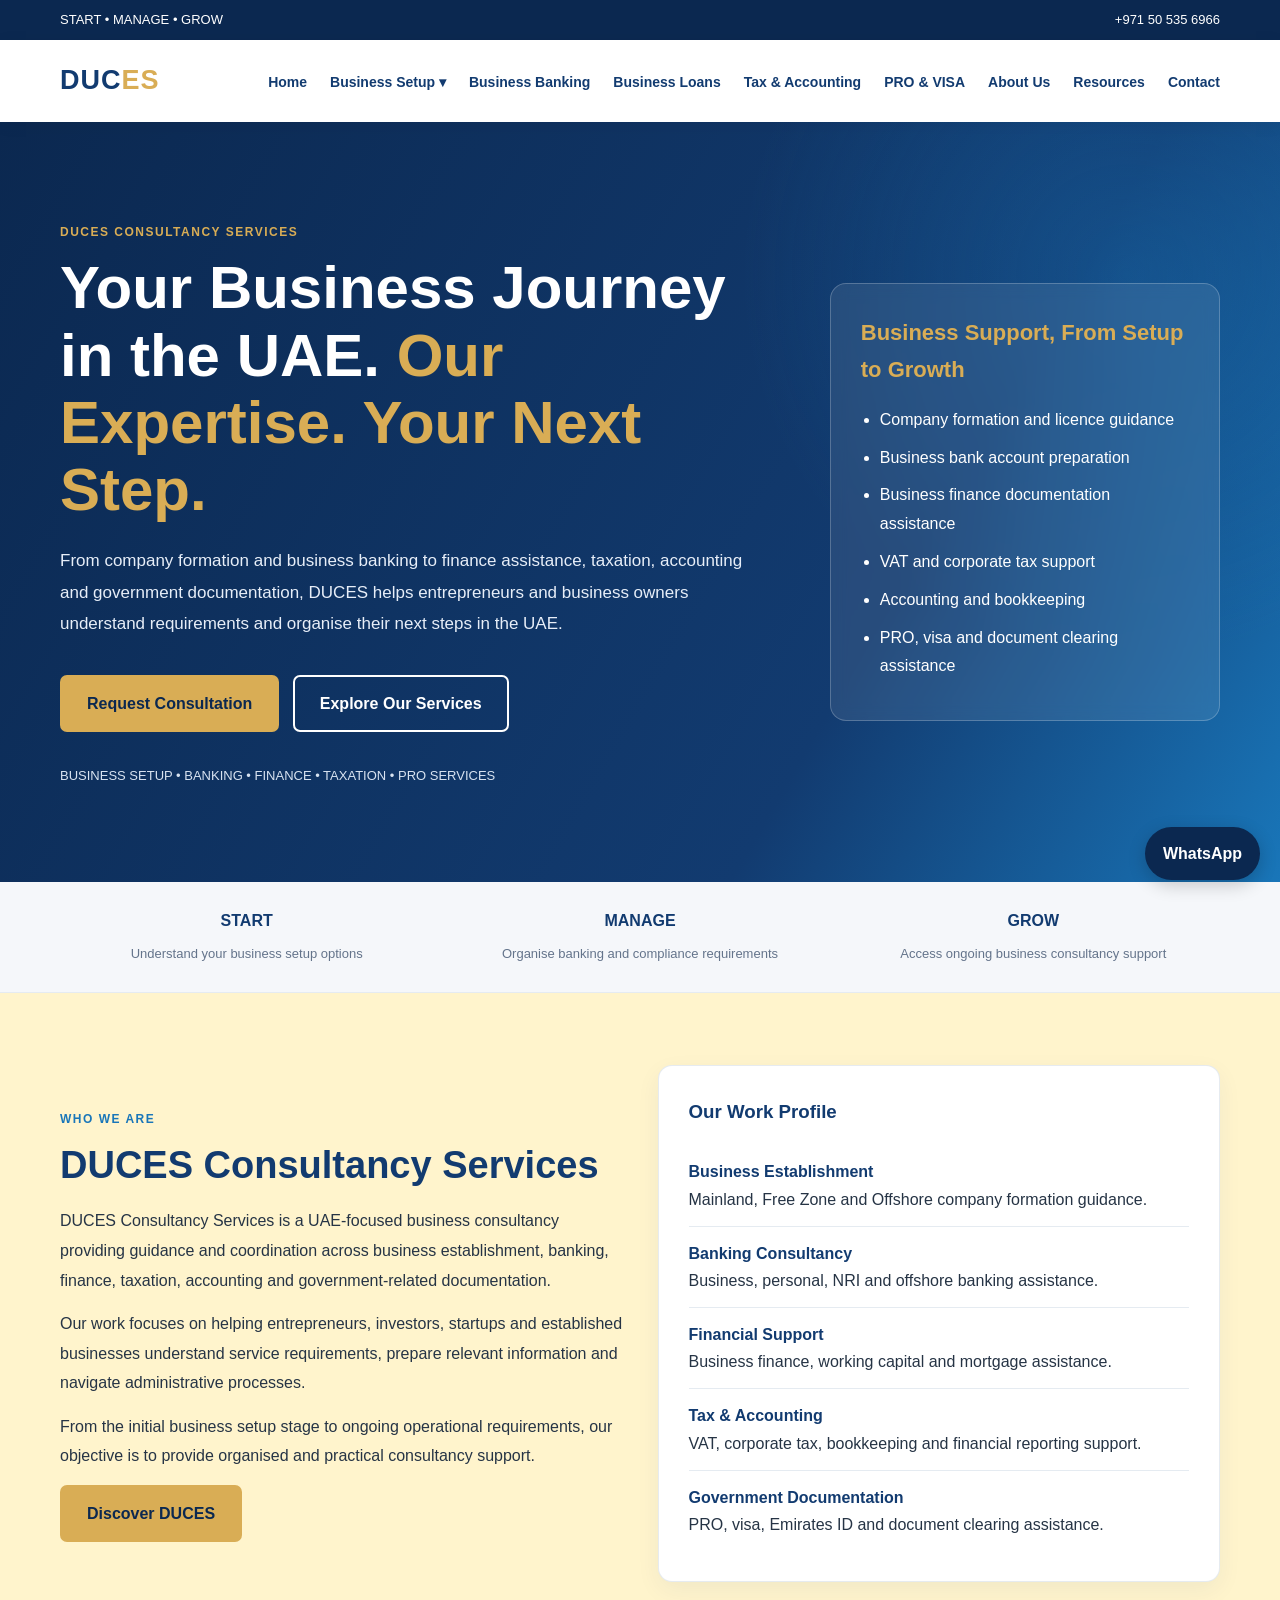
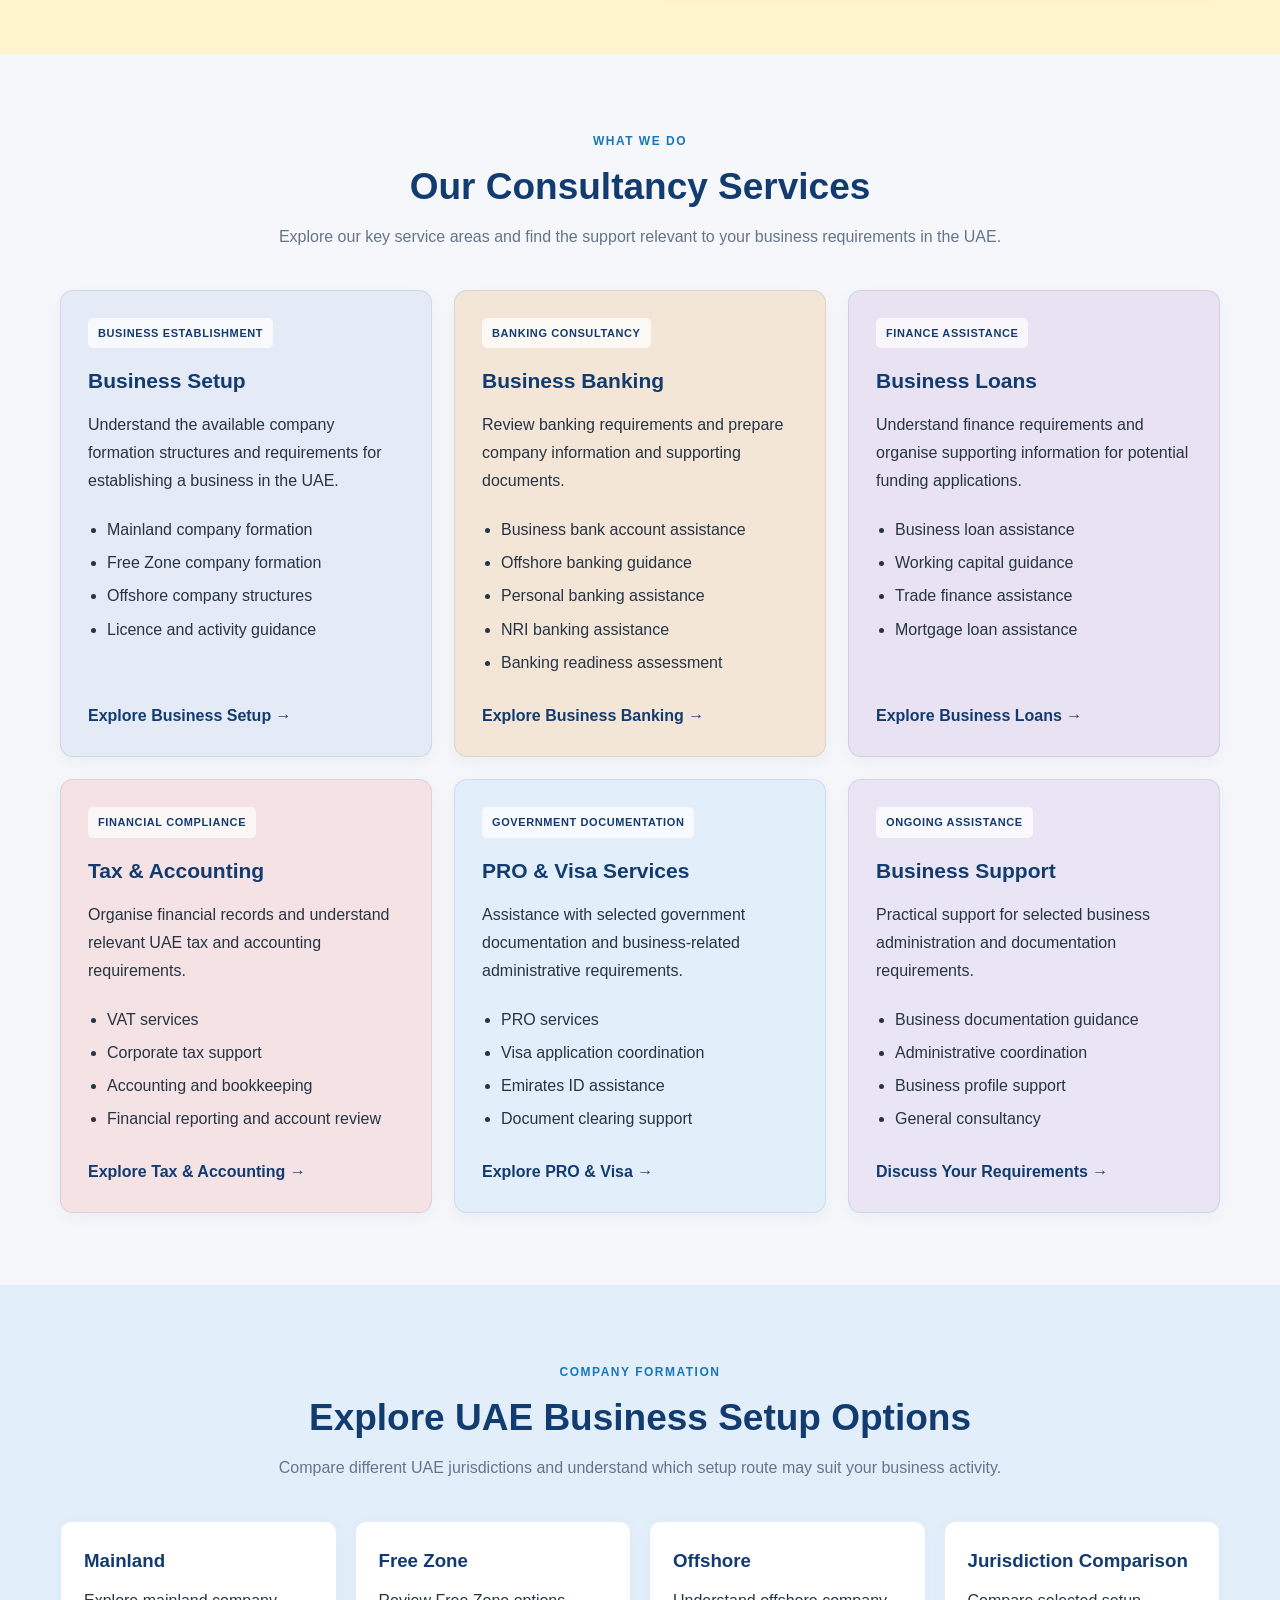
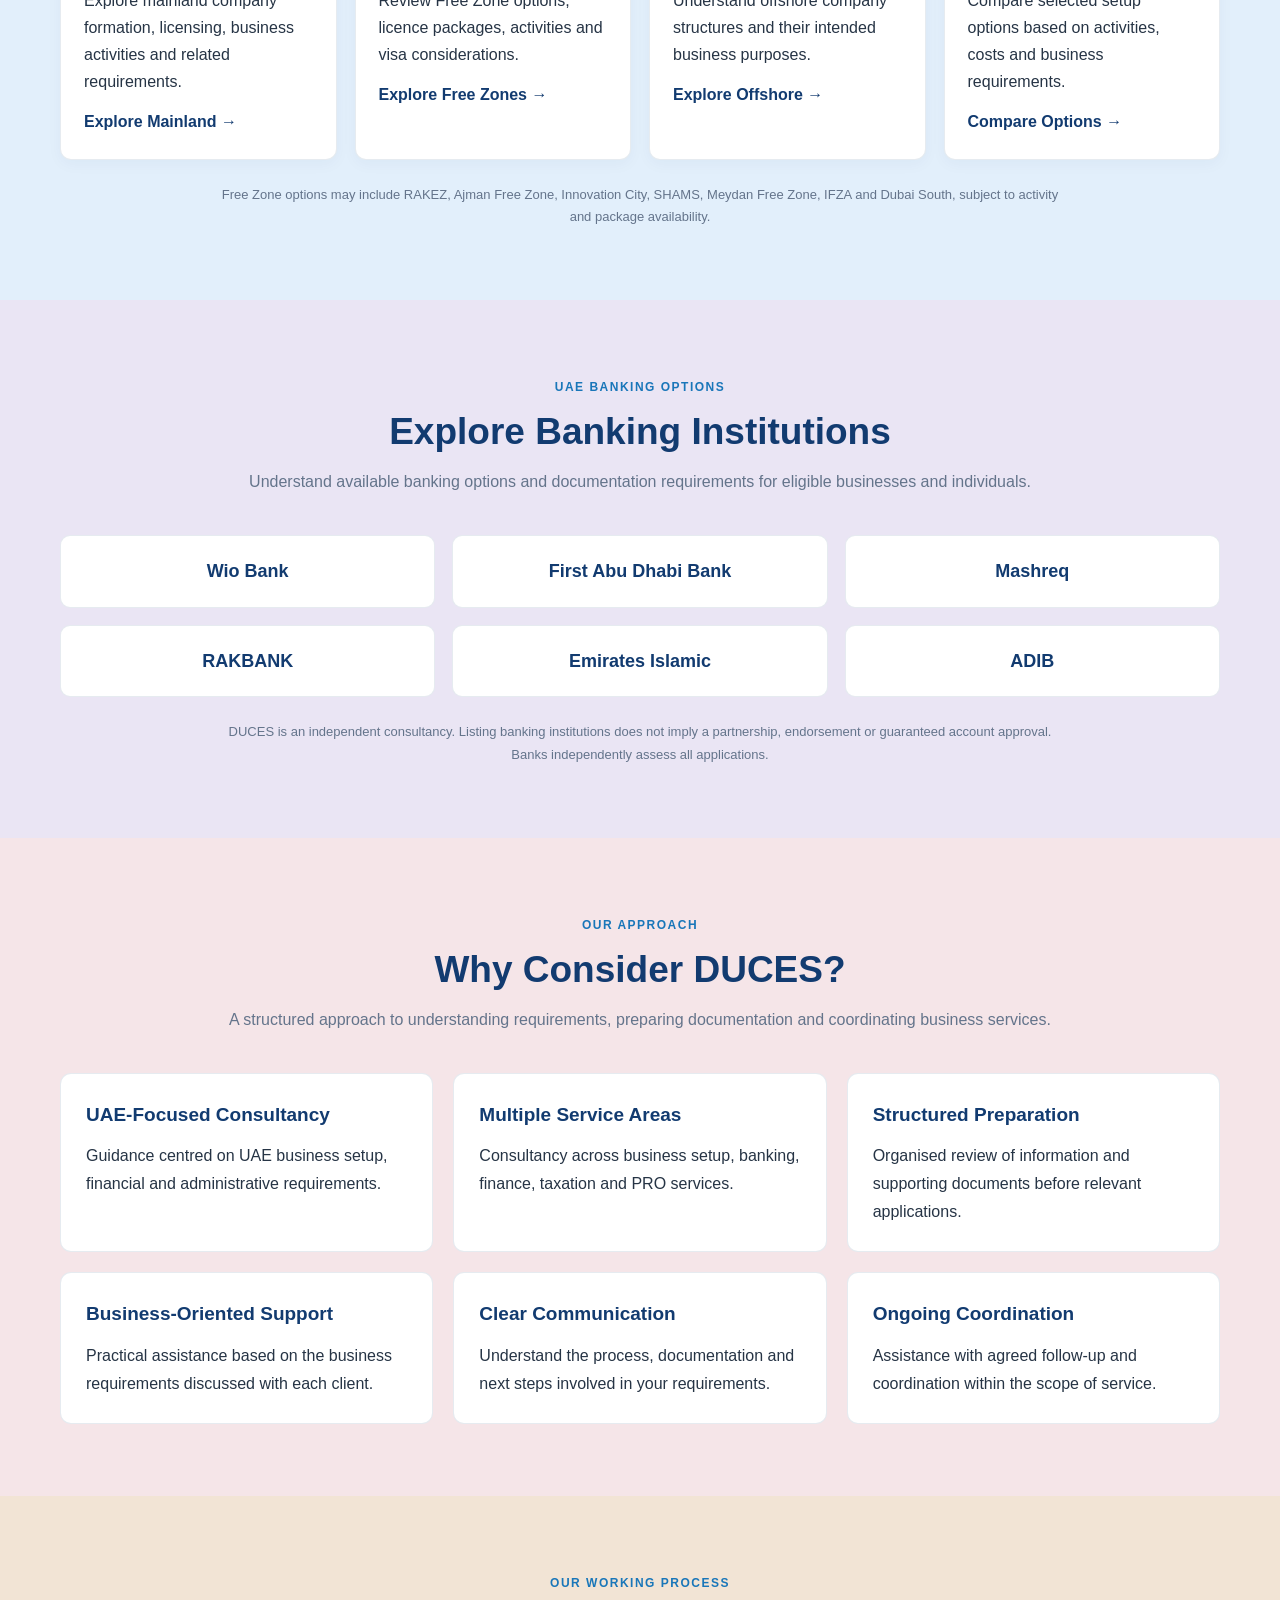
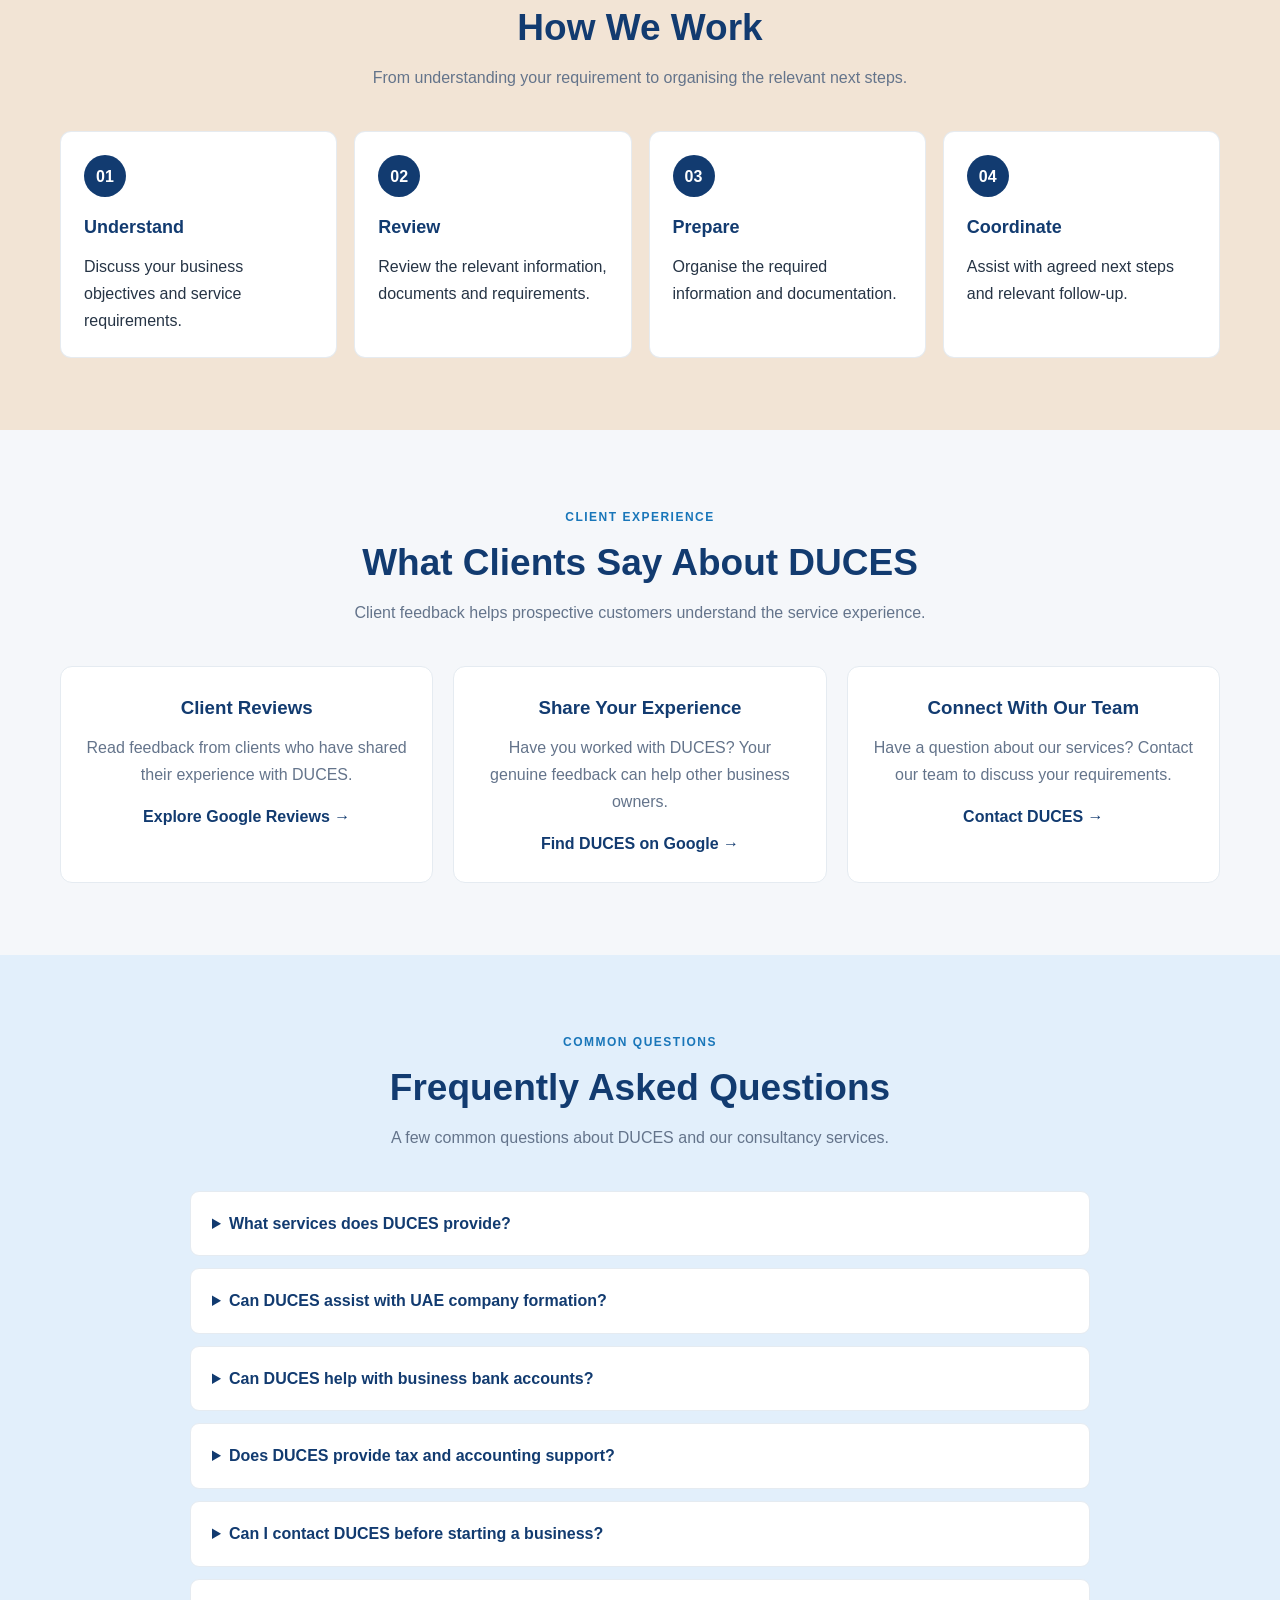
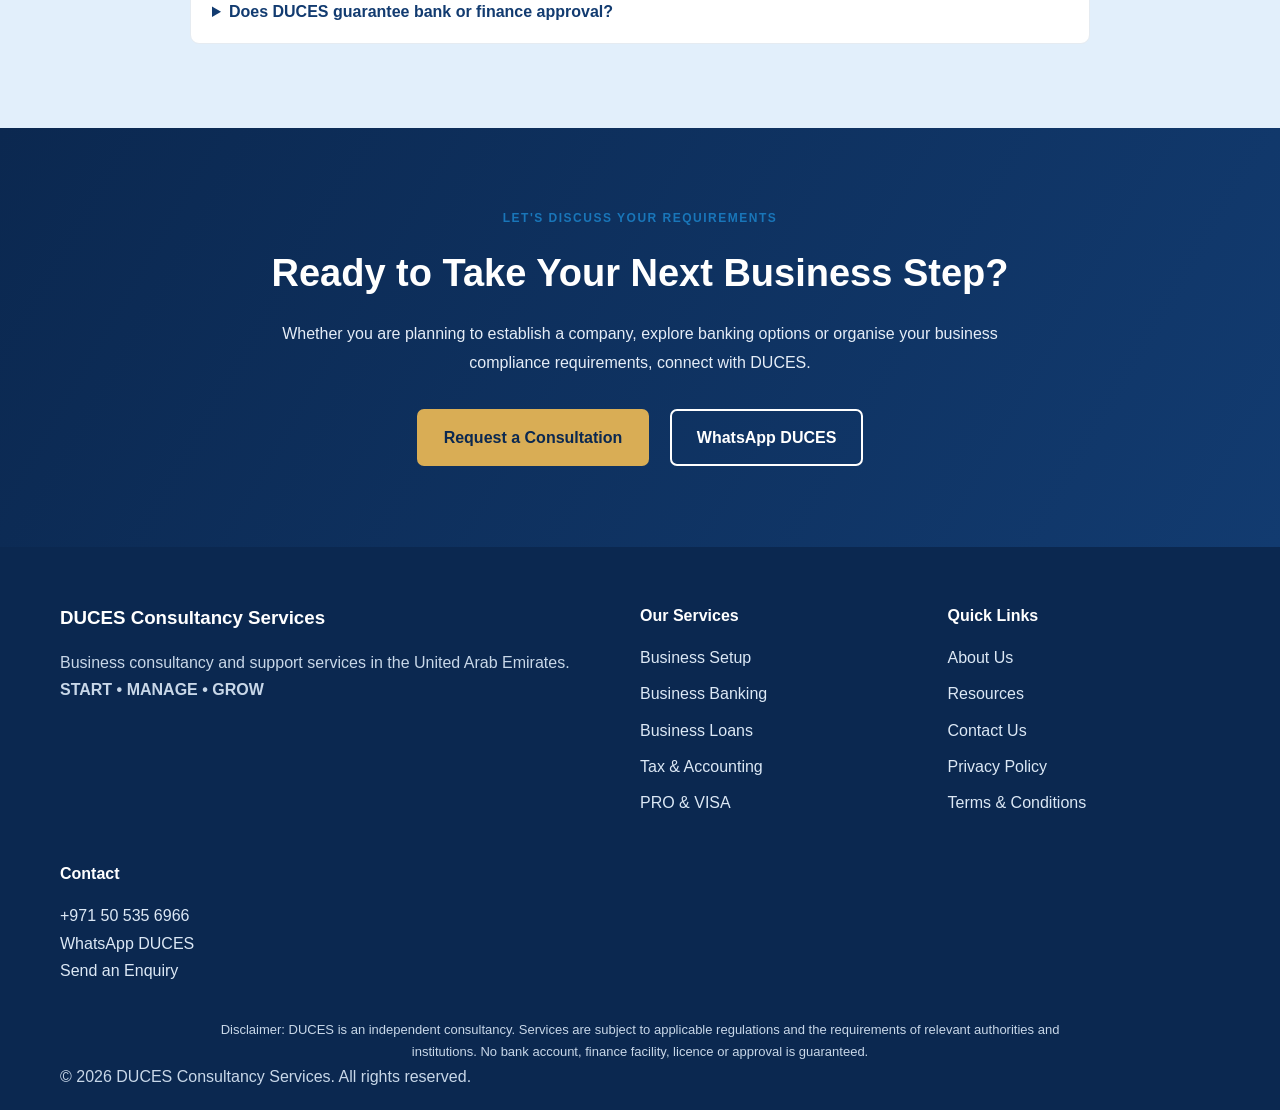
==== commit 1307c457: "Update print statement from 'Hello' to 'Goodbye'" ====
--- a/index.html
+++ b/index.html
@@ -1,841 +1,1389 @@
+
 <!DOCTYPE html>
 <html lang="en">
 <head>
 <meta charset="UTF-8">
-<meta name="viewport" content="width=device-width, initial-scale=1.0">
-
-<title>DUCES Consultancy Services | UAE Business Solutions</title>
-<meta name="description" content="Explore UAE company formation, business banking guidance, finance readiness, taxation and business support with DUCES Consultancy Services.">
-<meta name="theme-color" content="#102b46">
+<meta name="viewport" content="width=device-width, initial-scale=1">
+
+<title>DUCES Consultancy Services | UAE Business Setup & Consultancy</title>
+
+<meta name="description" content="DUCES Consultancy Services provides UAE business setup, business banking, business finance, taxation, accounting, PRO and visa consultancy support.">
+
+<meta name="theme-color" content="#123B70">
+
+<link rel="stylesheet" href="css/style.css">
+<script src="js/script.js" defer></script>
 
 <style>
 :root {
-  --navy:#102b46;
-  --blue:#17618a;
-  --green:#15966d;
-  --light-green:#eaf7f1;
-  --light:#f3f7fa;
-  --white:#ffffff;
-  --text:#263746;
-  --muted:#667789;
-  --border:#e3ebf1;
-  --shadow:0 8px 25px rgba(16,43,70,.07);
-}
-
-* {
-  box-sizing:border-box;
-  margin:0;
-  padding:0;
-}
-
-html {scroll-behavior:smooth;}
+  /* DUCES BRAND COLOURS */
+  --royal:#123B70;
+  --navy:#0B2850;
+  --ocean:#1976B9;
+  --gold:#D9AD55;
+  --charcoal:#263445;
+  --grey:#64748B;
+  --white:#FFFFFF;
+  --border:#E5EBF1;
+
+  /* HOMEPAGE SOFT COLOURS */
+  --soft-blue:#E2EFFB;
+  --soft-champagne:#FFF4CC;
+  --soft-peach:#F2E4D5;
+  --soft-lavender:#EAE5F4;
+  --soft-rose:#F5E5E8;
+  --soft-cloud:#F5F7FA;
+  --soft-silver:#EDF2F7;
+
+  /* SUPPORTING COLOURS */
+  --gold-light:#F9EBCB;
+  --blue-light:#DCE8F5;
+}
+
+html {
+  scroll-behavior:smooth;
+}
 
 body {
-  font-family:Arial,Helvetica,sans-serif;
-  color:var(--text);
-  line-height:1.65;
-  background:var(--white);
-}
-
-a {
-  text-decoration:none;
-  color:inherit;
-}
-
-.container {
+  color:var(--charcoal);
+}
+
+section[id] {
+  scroll-margin-top:90px;
+}
+
+/* COMMON */
+.home-container {
   width:min(1160px,92%);
   margin:auto;
 }
 
-/* HEADER */
-
-header {
-  background:white;
-  position:sticky;
-  top:0;
-  z-index:100;
-  box-shadow:0 2px 12px rgba(16,43,70,.08);
-}
-
-.navbar {
-  min-height:78px;
-  display:flex;
-  justify-content:space-between;
+.home-section {
+  padding:72px 0;
+}
+
+.home-heading {
+  max-width:850px;
+  text-align:center;
+  margin:0 auto 38px;
+}
+
+.home-heading h2 {
+  color:var(--royal);
+  font-size:clamp(27px,3vw,37px);
+  line-height:1.25;
+  margin:0 0 13px;
+}
+
+.home-heading p {
+  color:var(--grey);
+  line-height:1.8;
+  margin:0;
+}
+
+.home-eyebrow {
+  display:inline-block;
+  color:var(--ocean);
+  font-size:12px;
+  font-weight:800;
+  letter-spacing:1.5px;
+  text-transform:uppercase;
+  margin-bottom:12px;
+}
+
+/* HERO */
+.home-hero {
+  position:relative;
+  overflow:hidden;
+  padding:95px 0;
+  color:var(--white);
+  background:
+    radial-gradient(circle at 88% 20%,rgba(25,118,185,.35),transparent 30%),
+    linear-gradient(120deg,var(--navy),var(--royal) 68%,var(--ocean));
+}
+
+.home-hero-grid {
+  display:grid;
+  grid-template-columns:1.3fr .7fr;
+  gap:45px;
   align-items:center;
-  gap:20px;
-}
-
-.brand {
-  font-size:29px;
-  font-weight:800;
-  letter-spacing:3px;
-  color:var(--navy);
-  line-height:1.1;
-}
-
-.brand span {color:var(--green);}
-
-.brand small {
-  display:block;
-  font-size:9px;
-  letter-spacing:2px;
-  font-weight:700;
-  margin-top:5px;
-}
-
-.nav-links {
-  display:flex;
-  align-items:center;
-  gap:23px;
-}
-
-.nav-links a {
-  color:var(--navy);
+}
+
+.home-hero .home-eyebrow {
+  color:var(--gold);
+}
+
+.home-hero h1 {
+  color:var(--white);
+  max-width:760px;
+  font-size:clamp(37px,5.5vw,60px);
+  line-height:1.12;
+  margin:0 0 22px;
+}
+
+.home-hero h1 span {
+  color:var(--gold);
+}
+
+.home-hero-copy {
+  max-width:690px;
+  color:#E7EEF8;
+  font-size:17px;
+  line-height:1.85;
+}
+
+.home-hero-actions {
+  margin-top:28px;
+}
+
+.home-hero-actions .btn {
+  margin:7px 9px 7px 0;
+}
+
+.home-hero-trust {
+  margin-top:25px;
+  color:#D8E3F1;
   font-size:13px;
-  font-weight:700;
-}
-
-.nav-links a:hover {color:var(--green);}
-
-.nav-cta {
-  background:var(--green);
-  color:white!important;
-  padding:11px 18px;
-  border-radius:6px;
-}
-
-.nav-cta:hover {background:#107b59;}
-
-.menu-btn {
-  display:none;
-  background:var(--navy);
-  color:white;
-  border:0;
-  border-radius:5px;
-  padding:9px 13px;
-  font-size:20px;
-  cursor:pointer;
-}
-
-/* HERO */
-
-.hero {
-  min-height:490px;
-  display:flex;
-  align-items:center;
-  color:white;
-  background:
-    radial-gradient(
-      circle at 85% 20%,
-      rgba(21,150,109,.22),
-      transparent 30%
-    ),
-    linear-gradient(
-      120deg,
-      #102b46,
-      #174d70
-    );
-  padding:85px 0;
-  overflow:hidden;
-}
-
-.hero-content {max-width:760px;}
-
-.eyebrow {
-  color:#8de2bd;
-  font-size:13px;
-  font-weight:800;
-  letter-spacing:2px;
-  text-transform:uppercase;
-}
-
-h1 {
-  font-size:clamp(38px,6vw,64px);
-  line-height:1.12;
-  margin:18px 0;
-  letter-spacing:-1.2px;
-}
-
-.hero p {
-  max-width:680px;
-  color:#e5edf4;
-  font-size:17px;
-  margin-bottom:27px;
-}
-
-.actions {
-  display:flex;
-  flex-wrap:wrap;
-  gap:12px;
-}
-
-.btn {
-  display:inline-block;
-  padding:13px 22px;
-  border-radius:6px;
-  background:var(--green);
-  color:white;
-  font-weight:700;
-  font-size:14px;
-  transition:.2s ease;
-}
-
-.btn:hover {background:#107b59;}
-
-.btn-outline {
-  background:transparent;
-  border:1px solid #b8d3e2;
-  color:white;
-}
-
-.btn-outline:hover {
-  background:rgba(255,255,255,.12);
-}
-
-/* COMMON SECTIONS */
-
-section {padding:75px 0;}
-
-.soft {background:var(--light);}
-.soft-green {background:var(--light-green);}
-
-.section-heading {
-  max-width:760px;
-  text-align:center;
-  margin:0 auto 40px;
-}
-
-.section-heading .eyebrow {
-  color:var(--green);
-}
-
-h2 {
-  color:var(--navy);
-  font-size:clamp(29px,4vw,39px);
-  line-height:1.2;
-  margin:12px 0;
-}
-
-.section-heading p {
-  color:var(--muted);
-  font-size:15px;
-}
-
-/* SERVICE CARDS */
-
-.service-grid {
+  line-height:1.8;
+}
+
+.home-hero-panel {
+  padding:30px;
+  border:1px solid rgba(255,255,255,.22);
+  border-radius:16px;
+  background:rgba(255,255,255,.09);
+  backdrop-filter:blur(8px);
+}
+
+.home-hero-panel h3 {
+  color:var(--gold);
+  font-size:22px;
+  margin:0 0 17px;
+}
+
+.home-hero-panel ul {
+  padding-left:19px;
+  margin:0;
+}
+
+.home-hero-panel li {
+  color:var(--white);
+  line-height:1.8;
+  margin:9px 0;
+}
+
+/* INTRO STRIP */
+.home-intro-strip {
+  background:var(--soft-cloud);
+  padding:25px 0;
+  border-bottom:1px solid var(--border);
+}
+
+.home-intro-grid {
   display:grid;
   grid-template-columns:repeat(3,1fr);
   gap:20px;
-}
-
-.service-card {
-  background:white;
-  border:1px solid var(--border);
-  border-radius:12px;
-  padding:27px;
-  transition:.25s ease;
-  box-shadow:0 4px 16px rgba(16,43,70,.035);
-}
-
-.service-card:hover {
-  transform:translateY(-4px);
-  box-shadow:var(--shadow);
-  border-color:#b8dfce;
-}
-
-.service-number {
-  display:inline-block;
-  color:var(--green);
-  background:#e8f7f0;
-  padding:6px 10px;
-  border-radius:5px;
-  font-size:11px;
-  font-weight:800;
-  letter-spacing:1px;
-}
-
-.service-card h3 {
-  color:var(--navy);
-  font-size:20px;
-  line-height:1.35;
-  margin:15px 0 9px;
-}
-
-.service-card p {
-  color:var(--muted);
-  font-size:14px;
-  margin-bottom:18px;
-}
-
-.service-card a {
-  color:var(--green);
+  text-align:center;
+}
+
+.home-intro-item strong {
+  display:block;
+  color:var(--royal);
+  margin-bottom:5px;
+}
+
+.home-intro-item span {
+  color:var(--grey);
   font-size:13px;
-  font-weight:800;
-}
-
-.service-card a:hover {color:#107b59;}
-
-/* ABOUT SECTION */
-
-.intro-grid {
-  display:grid;
-  grid-template-columns:1.1fr .9fr;
-  gap:45px;
-  align-items:center;
-}
-
-.intro-copy .eyebrow {
-  color:var(--green);
-}
-
-.intro-copy p {
-  color:var(--muted);
-  margin:14px 0;
-}
-
-.intro-copy .btn {margin-top:12px;}
-
-.intro-panel {
-  background:var(--navy);
-  border-radius:13px;
-  padding:36px;
-  color:white;
-  box-shadow:var(--shadow);
-}
-
-.intro-panel h3 {
-  color:#8de2bd;
-  font-size:25px;
-  line-height:1.3;
-  margin-bottom:13px;
-}
-
-.intro-panel p {
-  color:#d6e5ed;
-  margin-bottom:20px;
-}
-
-.check {
-  display:block;
-  margin:13px 0;
-  color:white;
-  font-size:14px;
-}
-
-.check span {
-  color:#8de2bd;
-  margin-right:10px;
-  font-weight:bold;
-}
-
-/* PROCESS */
-
-.process-grid {
-  display:grid;
-  grid-template-columns:repeat(3,1fr);
-  gap:20px;
-}
-
-.process-card {
-  background:white;
-  border:1px solid #dcebe4;
-  border-radius:11px;
-  padding:27px;
-  transition:.2s ease;
-}
-
-.process-card:hover {
-  transform:translateY(-3px);
-  box-shadow:var(--shadow);
-}
-
-.step {
-  display:inline-block;
-  color:var(--green);
-  background:#e8f7f0;
-  padding:5px 10px;
-  border-radius:5px;
-  font-weight:800;
-  font-size:11px;
-  letter-spacing:1px;
-}
-
-.process-card h3 {
-  color:var(--navy);
-  font-size:19px;
-  margin:13px 0 8px;
-}
-
-.process-card p {
-  color:var(--muted);
-  font-size:14px;
-}
-
-/* CONTACT */
-
-.contact {
-  background:linear-gradient(120deg,#102b46,#17618a);
-  color:white;
-}
-
-.contact-grid {
+}
+
+/* COMPANY PROFILE */
+.home-profile {
+  background:var(--soft-champagne);
+}
+
+.home-profile-grid {
   display:grid;
   grid-template-columns:1fr 1fr;
   gap:35px;
   align-items:center;
 }
 
-.contact .eyebrow {color:#8de2bd;}
-
-.contact h2 {
-  color:white;
-  margin:13px 0;
-}
-
-.contact p {
-  color:#e0eaf2;
+.home-profile-copy h2 {
+  color:var(--royal);
+  font-size:clamp(28px,3vw,38px);
+  line-height:1.25;
+  margin:0 0 17px;
+}
+
+.home-profile-copy p {
+  color:var(--charcoal);
+  line-height:1.85;
+  margin-bottom:14px;
+}
+
+.home-profile-panel {
+  padding:30px;
+  border-radius:14px;
+  background:var(--white);
+  border:1px solid rgba(18,59,112,.10);
+  box-shadow:0 8px 25px rgba(18,59,112,.06);
+}
+
+.home-profile-panel h3 {
+  color:var(--royal);
+  margin:0 0 18px;
+}
+
+.home-profile-row {
+  padding:13px 0;
+  border-bottom:1px solid var(--border);
+  line-height:1.7;
+}
+
+.home-profile-row:last-child {
+  border-bottom:0;
+}
+
+.home-profile-row strong {
+  color:var(--royal);
+}
+
+/* SERVICES */
+.home-services {
+  background:var(--soft-cloud);
+}
+
+.home-service-grid {
+  display:grid;
+  grid-template-columns:repeat(3,minmax(0,1fr));
+  gap:22px;
+}
+
+.home-service-card {
+  display:flex;
+  flex-direction:column;
+  min-height:310px;
+  padding:27px;
+  border-radius:13px;
+  border:1px solid rgba(18,59,112,.10);
+  box-shadow:0 5px 18px rgba(18,59,112,.05);
+  transition:transform .25s ease,box-shadow .25s ease;
+}
+
+.home-service-card:hover {
+  transform:translateY(-5px);
+  border-color:var(--gold);
+  box-shadow:0 13px 30px rgba(18,59,112,.11);
+}
+
+.home-service-card h3 {
+  color:var(--royal);
+  font-size:21px;
+  margin:0 0 12px;
+}
+
+.home-service-card p {
+  color:var(--charcoal);
+  line-height:1.75;
+  margin:0 0 15px;
+}
+
+.home-service-card ul {
+  padding-left:19px;
+  margin:0 0 20px;
+}
+
+.home-service-card li {
+  color:var(--charcoal);
+  line-height:1.7;
+  margin:6px 0;
+}
+
+.home-service-card a {
+  color:var(--royal);
+  font-weight:800;
+  text-decoration:none;
+  margin-top:auto;
+}
+
+.home-service-card a:hover {
+  color:var(--ocean);
+}
+
+.home-service-label {
+  display:inline-block;
+  width:fit-content;
+  padding:6px 10px;
   margin-bottom:15px;
-}
-
-.contact-box {
-  background:white;
-  color:var(--navy);
+  border-radius:5px;
+  background:rgba(255,255,255,.72);
+  color:var(--royal);
+  font-size:11px;
+  font-weight:800;
+  letter-spacing:.6px;
+  text-transform:uppercase;
+}
+
+/* SERVICE CARD COLOURS */
+.service-setup {background:#E5EAF7;}
+.service-banking {background:#F4E6D7;}
+.service-loans {background:#E9E2F2;}
+.service-tax {background:#F5E2E4;}
+.service-pro {background:#E2EFFB;}
+.service-support {background:#EAE5F4;}
+
+/* BUSINESS SETUP OPTIONS */
+.home-setup-options {
+  background:var(--soft-blue);
+}
+
+.home-option-grid {
+  display:grid;
+  grid-template-columns:repeat(auto-fit,minmax(220px,1fr));
+  gap:18px;
+}
+
+.home-option-card {
+  background:var(--white);
+  border:1px solid rgba(18,59,112,.10);
+  border-radius:11px;
+  padding:23px;
+  box-shadow:0 4px 15px rgba(18,59,112,.04);
+}
+
+.home-option-card h3 {
+  color:var(--royal);
+  margin:0 0 10px;
+}
+
+.home-option-card p {
+  color:var(--charcoal);
+  line-height:1.7;
+  margin:0;
+}
+
+.home-option-card a {
+  display:inline-block;
+  margin-top:13px;
+  color:var(--royal);
+  font-weight:800;
+  text-decoration:none;
+}
+
+/* BANKING INSTITUTIONS */
+.home-banks {
+  background:var(--soft-lavender);
+}
+
+.home-bank-grid {
+  display:grid;
+  grid-template-columns:repeat(3,minmax(0,1fr));
+  gap:17px;
+}
+
+.home-bank-card {
+  background:var(--white);
+  border:1px solid rgba(18,59,112,.10);
+  border-radius:10px;
+  padding:20px;
+  text-align:center;
+}
+
+.home-bank-card h3 {
+  color:var(--royal);
+  font-size:18px;
+  margin:0;
+}
+
+.home-bank-note {
+  max-width:850px;
+  margin:24px auto 0;
+  text-align:center;
+  color:var(--grey);
+  font-size:13px;
+  line-height:1.7;
+}
+
+/* WHY DUCES */
+.home-why {
+  background:var(--soft-rose);
+}
+
+.home-why-grid {
+  display:grid;
+  grid-template-columns:repeat(3,minmax(0,1fr));
+  gap:20px;
+}
+
+.home-why-card {
+  padding:25px;
+  background:var(--white);
+  border:1px solid rgba(18,59,112,.10);
+  border-radius:11px;
+}
+
+.home-why-card h3 {
+  color:var(--royal);
+  margin:0 0 11px;
+  font-size:19px;
+}
+
+.home-why-card p {
+  color:var(--charcoal);
+  line-height:1.75;
+  margin:0;
+}
+
+/* PROCESS */
+.home-process {
+  background:var(--soft-peach);
+}
+
+.home-process-grid {
+  display:grid;
+  grid-template-columns:repeat(4,minmax(0,1fr));
+  gap:17px;
+}
+
+.home-process-card {
+  background:var(--white);
+  padding:23px;
+  border-radius:11px;
+  border:1px solid rgba(18,59,112,.10);
+}
+
+.home-process-number {
+  width:42px;
+  height:42px;
+  display:flex;
+  align-items:center;
+  justify-content:center;
+  border-radius:50%;
+  background:var(--royal);
+  color:var(--white);
+  font-weight:800;
+  margin-bottom:15px;
+}
+
+.home-process-card h3 {
+  color:var(--royal);
+  font-size:18px;
+  margin:0 0 10px;
+}
+
+.home-process-card p {
+  color:var(--charcoal);
+  line-height:1.7;
+  margin:0;
+}
+
+/* CUSTOMER REVIEWS */
+.home-reviews {
+  background:var(--soft-cloud);
+}
+
+.home-review-grid {
+  display:grid;
+  grid-template-columns:repeat(3,minmax(0,1fr));
+  gap:20px;
+}
+
+.home-review-card {
+  padding:25px;
+  background:var(--white);
+  border:1px solid var(--border);
   border-radius:12px;
-  padding:32px;
-  box-shadow:0 8px 25px rgba(0,0,0,.12);
-}
-
-.contact-box h3 {
-  font-size:23px;
-  margin-bottom:8px;
-}
-
-.contact-box p {color:var(--muted);}
-
-.phone {
+  text-align:center;
+}
+
+.home-review-card h3 {
+  color:var(--royal);
+  margin:0 0 10px;
+}
+
+.home-review-card p {
+  color:var(--grey);
+  line-height:1.7;
+  margin:0;
+}
+
+.home-review-card a {
   display:inline-block;
-  color:var(--navy);
-  font-size:23px;
+  margin-top:15px;
+  color:var(--royal);
   font-weight:800;
-  margin:8px 0;
-}
-
-.contact-box .btn {margin-top:12px;}
-
-/* FOOTER */
-
-footer {
-  background:#091e32;
-  color:#d3dfe8;
-  padding:35px 0;
-  font-size:13px;
-}
-
-footer .brand {color:white;}
-
-footer .brand span {color:#8de2bd;}
-
-footer p {margin-top:12px;}
-
-.disclaimer {
-  font-size:12px;
-  color:#aebdca;
+  text-decoration:none;
+}
+
+/* FAQ */
+.home-faq {
+  background:var(--soft-blue);
+}
+
+.home-faq-list {
   max-width:900px;
-  margin:15px 0;
+  margin:auto;
+}
+
+.home-faq-list details {
+  padding:19px 21px;
+  margin:12px 0;
+  border:1px solid var(--border);
+  border-radius:9px;
+  background:var(--white);
+}
+
+.home-faq-list summary {
+  color:var(--royal);
+  font-weight:800;
   line-height:1.6;
-}
-
-.footer-bottom {
-  border-top:1px solid rgba(255,255,255,.14);
-  margin-top:22px;
-  padding-top:18px;
-  color:#aab9c5;
-  font-size:11px;
-}
-
-/* MOBILE */
-
-@media(max-width:850px) {
-  .menu-btn {display:block;}
-
-  .nav-links {
-    display:none;
-    position:absolute;
-    top:78px;
-    left:0;
-    right:0;
-    background:white;
-    padding:20px 5%;
-    box-shadow:var(--shadow);
-    flex-direction:column;
-    align-items:flex-start;
-    gap:18px;
-  }
-
-  .nav-links.open {display:flex;}
-
-  .service-grid {
-    grid-template-columns:repeat(2,1fr);
-  }
-
-  .intro-grid,
-  .contact-grid {
+  cursor:pointer;
+}
+
+.home-faq-list details p {
+  margin:12px 0 0;
+  color:var(--charcoal);
+  line-height:1.75;
+}
+
+/* CTA */
+.home-cta {
+  padding:75px 0;
+  text-align:center;
+  color:var(--white);
+  background:linear-gradient(120deg,var(--navy),var(--royal));
+}
+
+.home-cta h2 {
+  color:var(--white);
+  font-size:clamp(27px,3vw,38px);
+  margin:0 0 15px;
+}
+
+.home-cta p {
+  max-width:730px;
+  margin:0 auto 25px;
+  color:#E5EDF7;
+  line-height:1.8;
+}
+
+.home-cta .btn {
+  margin:6px 8px;
+}
+
+/* RESPONSIVE */
+@media(max-width:900px) {
+  .home-hero-grid {
     grid-template-columns:1fr;
   }
-}
-
-@media(max-width:560px) {
-  .navbar {min-height:70px;}
-
-  .brand {font-size:25px;}
-
-  .hero {
-    min-height:450px;
-    padding:65px 0;
+
+  .home-service-grid,
+  .home-why-grid,
+  .home-review-grid {
+    grid-template-columns:repeat(2,minmax(0,1fr));
   }
 
-  h1 {font-size:39px;}
-
-  section {padding:52px 0;}
-
-  .service-grid,
-  .process-grid {
+  .home-process-grid {
+    grid-template-columns:repeat(2,minmax(0,1fr));
+  }
+}
+
+@media(max-width:650px) {
+  .home-section {
+    padding:50px 0;
+  }
+
+  .home-hero {
+    padding:60px 0;
+  }
+
+  .home-hero-copy {
+    font-size:15px;
+  }
+
+  .home-hero-actions .btn,
+  .home-cta .btn {
+    display:block;
+    text-align:center;
+    margin:10px 0;
+  }
+
+  .home-intro-grid {
+    grid-template-columns:1fr;
+    gap:15px;
+  }
+
+  .home-profile-grid,
+  .home-service-grid,
+  .home-bank-grid,
+  .home-why-grid,
+  .home-process-grid,
+  .home-review-grid {
     grid-template-columns:1fr;
   }
 
-  .service-card {padding:23px;}
-
-  .intro-panel,
-  .contact-box {padding:25px;}
-
-  .phone {font-size:21px;}
+  .home-service-card {
+    min-height:auto;
+  }
 }
 </style>
 </head>
 
 <body>
 
-<header>
-  <div class="container navbar">
-
-    <a class="brand" href="#home">
+<!-- TOP BAR -->
+<div class="top-bar">
+  <div class="container">
+    <span>START • MANAGE • GROW</span>
+    <a href="tel:+971505356966">+971 50 535 6966</a>
+  </div>
+</div>
+
+<!-- HEADER -->
+<header class="site-header">
+  <div class="container nav-container">
+
+    <a class="site-logo" href="index.html">
       DUC<span>ES</span>
-      <small>CONSULTANCY SERVICES</small>
     </a>
 
-    <button
-      class="menu-btn"
-      onclick="toggleMenu()"
-      aria-label="Open navigation menu">
-      ☰
-    </button>
-
-    <nav class="nav-links" id="navLinks">
-      <a href="#home" onclick="closeMenu()">Home</a>
-      <a href="#services" onclick="closeMenu()">Services</a>
-      <a href="#about" onclick="closeMenu()">About</a>
-      <a href="#process" onclick="closeMenu()">Our Approach</a>
-      <a href="#contact" class="nav-cta" onclick="closeMenu()">Contact Us</a>
+    <button class="menu-toggle" id="menuToggle"
+      aria-label="Open menu" aria-expanded="false">☰</button>
+
+    <nav>
+      <ul class="nav-menu" id="navMenu">
+
+        <li><a href="index.html">Home</a></li>
+
+        <li class="dropdown">
+          <a href="company-formation.html">Business Setup ▾</a>
+          <ul class="dropdown-menu">
+            <li><a href="company-formation.html#mainland">Mainland</a></li>
+            <li><a href="company-formation.html#free-zone">Free Zone</a></li>
+            <li><a href="company-formation.html#offshore">Offshore</a></li>
+            <li><a href="company-formation.html#compare-options">Jurisdiction Comparison</a></li>
+          </ul>
+        </li>
+
+        <li><a href="business-banking.html">Business Banking</a></li>
+        <li><a href="business-loan.html">Business Loans</a></li>
+        <li><a href="taxation-accounting.html">Tax & Accounting</a></li>
+        <li><a href="pro-visa-services.html">PRO & VISA</a></li>
+        <li><a href="about.html">About Us</a></li>
+        <li><a href="resources.html">Resources</a></li>
+        <li><a href="contact.html">Contact</a></li>
+
+      </ul>
     </nav>
-
   </div>
 </header>
 
 <main>
 
 <!-- HERO -->
-
-<section class="hero" id="home">
-  <div class="container hero-content">
-
-    <div class="eyebrow">Your Business. Better Supported.</div>
-
-    <h1>Move Your Business Forward in the UAE.</h1>
-
+<section class="home-hero">
+  <div class="home-container home-hero-grid">
+
+    <div>
+      <span class="home-eyebrow">
+        DUCES CONSULTANCY SERVICES
+      </span>
+
+      <h1>
+        Your Business Journey in the UAE.
+        <span>Our Expertise. Your Next Step.</span>
+      </h1>
+
+      <p class="home-hero-copy">
+        From company formation and business banking to finance
+        assistance, taxation, accounting and government documentation,
+        DUCES helps entrepreneurs and business owners understand
+        requirements and organise their next steps in the UAE.
+      </p>
+
+      <div class="home-hero-actions">
+        <a class="btn btn-primary" href="contact.html">
+          Request Consultation
+        </a>
+
+        <a class="btn btn-outline" href="#our-services">
+          Explore Our Services
+        </a>
+      </div>
+
+      <div class="home-hero-trust">
+        BUSINESS SETUP • BANKING • FINANCE • TAXATION • PRO SERVICES
+      </div>
+    </div>
+
+    <div class="home-hero-panel">
+      <h3>Business Support, From Setup to Growth</h3>
+      <ul>
+        <li>Company formation and licence guidance</li>
+        <li>Business bank account preparation</li>
+        <li>Business finance documentation assistance</li>
+        <li>VAT and corporate tax support</li>
+        <li>Accounting and bookkeeping</li>
+        <li>PRO, visa and document clearing assistance</li>
+      </ul>
+    </div>
+
+  </div>
+</section>
+
+<!-- INTRO STRIP -->
+<section class="home-intro-strip">
+  <div class="home-container home-intro-grid">
+
+    <div class="home-intro-item">
+      <strong>START</strong>
+      <span>Understand your business setup options</span>
+    </div>
+
+    <div class="home-intro-item">
+      <strong>MANAGE</strong>
+      <span>Organise banking and compliance requirements</span>
+    </div>
+
+    <div class="home-intro-item">
+      <strong>GROW</strong>
+      <span>Access ongoing business consultancy support</span>
+    </div>
+
+  </div>
+</section>
+
+<!-- COMPANY WORK PROFILE -->
+<section class="home-section home-profile" id="company-profile">
+
+  <div class="home-container home-profile-grid">
+
+    <div class="home-profile-copy">
+      <span class="home-eyebrow">WHO WE ARE</span>
+
+      <h2>DUCES Consultancy Services</h2>
+
+      <p>
+        DUCES Consultancy Services is a UAE-focused business
+        consultancy providing guidance and coordination across
+        business establishment, banking, finance, taxation,
+        accounting and government-related documentation.
+      </p>
+
+      <p>
+        Our work focuses on helping entrepreneurs, investors,
+        startups and established businesses understand service
+        requirements, prepare relevant information and navigate
+        administrative processes.
+      </p>
+
+      <p>
+        From the initial business setup stage to ongoing
+        operational requirements, our objective is to provide
+        organised and practical consultancy support.
+      </p>
+
+      <a class="btn btn-primary" href="about.html">
+        Discover DUCES
+      </a>
+    </div>
+
+    <div class="home-profile-panel">
+
+      <h3>Our Work Profile</h3>
+
+      <div class="home-profile-row">
+        <strong>Business Establishment</strong><br>
+        Mainland, Free Zone and Offshore company formation guidance.
+      </div>
+
+      <div class="home-profile-row">
+        <strong>Banking Consultancy</strong><br>
+        Business, personal, NRI and offshore banking assistance.
+      </div>
+
+      <div class="home-profile-row">
+        <strong>Financial Support</strong><br>
+        Business finance, working capital and mortgage assistance.
+      </div>
+
+      <div class="home-profile-row">
+        <strong>Tax & Accounting</strong><br>
+        VAT, corporate tax, bookkeeping and financial reporting support.
+      </div>
+
+      <div class="home-profile-row">
+        <strong>Government Documentation</strong><br>
+        PRO, visa, Emirates ID and document clearing assistance.
+      </div>
+
+    </div>
+
+  </div>
+</section>
+
+<!-- MAIN SERVICES -->
+<section class="home-section home-services" id="our-services">
+
+  <div class="home-container home-heading">
+    <span class="home-eyebrow">WHAT WE DO</span>
+    <h2>Our Consultancy Services</h2>
     <p>
-      From company formation and business banking guidance
-      to finance readiness, taxation and ongoing business support,
-      DUCES helps you understand your options and plan your next step.
+      Explore our key service areas and find the support
+      relevant to your business requirements in the UAE.
     </p>
-
-    <div class="actions">
-
-      <a class="btn"
-         href="https://wa.me/971505356966?text=Hello%20DUCES%2C%20I%20would%20like%20to%20discuss%20my%20business%20requirements."
+  </div>
+
+  <div class="home-container home-service-grid">
+
+    <article class="home-service-card service-setup">
+      <span class="home-service-label">Business Establishment</span>
+      <h3>Business Setup</h3>
+      <p>
+        Understand the available company formation structures
+        and requirements for establishing a business in the UAE.
+      </p>
+      <ul>
+        <li>Mainland company formation</li>
+        <li>Free Zone company formation</li>
+        <li>Offshore company structures</li>
+        <li>Licence and activity guidance</li>
+      </ul>
+      <a href="company-formation.html">Explore Business Setup →</a>
+    </article>
+
+    <article class="home-service-card service-banking">
+      <span class="home-service-label">Banking Consultancy</span>
+      <h3>Business Banking</h3>
+      <p>
+        Review banking requirements and prepare company
+        information and supporting documents.
+      </p>
+      <ul>
+        <li>Business bank account assistance</li>
+        <li>Offshore banking guidance</li>
+        <li>Personal banking assistance</li>
+        <li>NRI banking assistance</li>
+        <li>Banking readiness assessment</li>
+      </ul>
+      <a href="business-banking.html">Explore Business Banking →</a>
+    </article>
+
+    <article class="home-service-card service-loans">
+      <span class="home-service-label">Finance Assistance</span>
+      <h3>Business Loans</h3>
+      <p>
+        Understand finance requirements and organise
+        supporting information for potential funding applications.
+      </p>
+      <ul>
+        <li>Business loan assistance</li>
+        <li>Working capital guidance</li>
+        <li>Trade finance assistance</li>
+        <li>Mortgage loan assistance</li>
+      </ul>
+      <a href="business-loan.html">Explore Business Loans →</a>
+    </article>
+
+    <article class="home-service-card service-tax">
+      <span class="home-service-label">Financial Compliance</span>
+      <h3>Tax & Accounting</h3>
+      <p>
+        Organise financial records and understand relevant
+        UAE tax and accounting requirements.
+      </p>
+      <ul>
+        <li>VAT services</li>
+        <li>Corporate tax support</li>
+        <li>Accounting and bookkeeping</li>
+        <li>Financial reporting and account review</li>
+      </ul>
+      <a href="taxation-accounting.html">Explore Tax & Accounting →</a>
+    </article>
+
+    <article class="home-service-card service-pro">
+      <span class="home-service-label">Government Documentation</span>
+      <h3>PRO & Visa Services</h3>
+      <p>
+        Assistance with selected government documentation
+        and business-related administrative requirements.
+      </p>
+      <ul>
+        <li>PRO services</li>
+        <li>Visa application coordination</li>
+        <li>Emirates ID assistance</li>
+        <li>Document clearing support</li>
+      </ul>
+      <a href="pro-visa-services.html">Explore PRO & Visa →</a>
+    </article>
+
+    <article class="home-service-card service-support">
+      <span class="home-service-label">Ongoing Assistance</span>
+      <h3>Business Support</h3>
+      <p>
+        Practical support for selected business administration
+        and documentation requirements.
+      </p>
+      <ul>
+        <li>Business documentation guidance</li>
+        <li>Administrative coordination</li>
+        <li>Business profile support</li>
+        <li>General consultancy</li>
+      </ul>
+      <a href="contact.html">Discuss Your Requirements →</a>
+    </article>
+
+  </div>
+</section>
+
+<!-- BUSINESS SETUP OPTIONS -->
+<section class="home-section home-setup-options">
+
+  <div class="home-container home-heading">
+    <span class="home-eyebrow">COMPANY FORMATION</span>
+    <h2>Explore UAE Business Setup Options</h2>
+    <p>
+      Compare different UAE jurisdictions and understand
+      which setup route may suit your business activity.
+    </p>
+  </div>
+
+  <div class="home-container home-option-grid">
+
+    <article class="home-option-card">
+      <h3>Mainland</h3>
+      <p>
+        Explore mainland company formation, licensing,
+        business activities and related requirements.
+      </p>
+      <a href="company-formation.html#mainland">Explore Mainland →</a>
+    </article>
+
+    <article class="home-option-card">
+      <h3>Free Zone</h3>
+      <p>
+        Review Free Zone options, licence packages,
+        activities and visa considerations.
+      </p>
+      <a href="company-formation.html#free-zone">Explore Free Zones →</a>
+    </article>
+
+    <article class="home-option-card">
+      <h3>Offshore</h3>
+      <p>
+        Understand offshore company structures
+        and their intended business purposes.
+      </p>
+      <a href="company-formation.html#offshore">Explore Offshore →</a>
+    </article>
+
+    <article class="home-option-card">
+      <h3>Jurisdiction Comparison</h3>
+      <p>
+        Compare selected setup options based on
+        activities, costs and business requirements.
+      </p>
+      <a href="company-formation.html#compare-options">Compare Options →</a>
+    </article>
+
+  </div>
+
+  <div class="home-container">
+    <p class="home-bank-note">
+      Free Zone options may include RAKEZ, Ajman Free Zone,
+      Innovation City, SHAMS, Meydan Free Zone, IFZA and
+      Dubai South, subject to activity and package availability.
+    </p>
+  </div>
+
+</section>
+
+<!-- BANKING INSTITUTIONS -->
+<section class="home-section home-banks">
+
+  <div class="home-container home-heading">
+    <span class="home-eyebrow">UAE BANKING OPTIONS</span>
+    <h2>Explore Banking Institutions</h2>
+    <p>
+      Understand available banking options and documentation
+      requirements for eligible businesses and individuals.
+    </p>
+  </div>
+
+  <div class="home-container home-bank-grid">
+
+    <article class="home-bank-card">
+      <h3>Wio Bank</h3>
+    </article>
+
+    <article class="home-bank-card">
+      <h3>First Abu Dhabi Bank</h3>
+    </article>
+
+    <article class="home-bank-card">
+      <h3>Mashreq</h3>
+    </article>
+
+    <article class="home-bank-card">
+      <h3>RAKBANK</h3>
+    </article>
+
+    <article class="home-bank-card">
+      <h3>Emirates Islamic</h3>
+    </article>
+
+    <article class="home-bank-card">
+      <h3>ADIB</h3>
+    </article>
+
+  </div>
+
+  <div class="home-container">
+    <p class="home-bank-note">
+      DUCES is an independent consultancy. Listing banking
+      institutions does not imply a partnership, endorsement
+      or guaranteed account approval. Banks independently
+      assess all applications.
+    </p>
+  </div>
+
+</section>
+
+<!-- WHY DUCES -->
+<section class="home-section home-why">
+
+  <div class="home-container home-heading">
+    <span class="home-eyebrow">OUR APPROACH</span>
+    <h2>Why Consider DUCES?</h2>
+    <p>
+      A structured approach to understanding requirements,
+      preparing documentation and coordinating business services.
+    </p>
+  </div>
+
+  <div class="home-container home-why-grid">
+
+    <article class="home-why-card">
+      <h3>UAE-Focused Consultancy</h3>
+      <p>
+        Guidance centred on UAE business setup,
+        financial and administrative requirements.
+      </p>
+    </article>
+
+    <article class="home-why-card">
+      <h3>Multiple Service Areas</h3>
+      <p>
+        Consultancy across business setup, banking,
+        finance, taxation and PRO services.
+      </p>
+    </article>
+
+    <article class="home-why-card">
+      <h3>Structured Preparation</h3>
+      <p>
+        Organised review of information and supporting
+        documents before relevant applications.
+      </p>
+    </article>
+
+    <article class="home-why-card">
+      <h3>Business-Oriented Support</h3>
+      <p>
+        Practical assistance based on the business
+        requirements discussed with each client.
+      </p>
+    </article>
+
+    <article class="home-why-card">
+      <h3>Clear Communication</h3>
+      <p>
+        Understand the process, documentation
+        and next steps involved in your requirements.
+      </p>
+    </article>
+
+    <article class="home-why-card">
+      <h3>Ongoing Coordination</h3>
+      <p>
+        Assistance with agreed follow-up and
+        coordination within the scope of service.
+      </p>
+    </article>
+
+  </div>
+</section>
+
+<!-- HOW WE WORK -->
+<section class="home-section home-process">
+
+  <div class="home-container home-heading">
+    <span class="home-eyebrow">OUR WORKING PROCESS</span>
+    <h2>How We Work</h2>
+    <p>
+      From understanding your requirement to organising
+      the relevant next steps.
+    </p>
+  </div>
+
+  <div class="home-container home-process-grid">
+
+    <article class="home-process-card">
+      <div class="home-process-number">01</div>
+      <h3>Understand</h3>
+      <p>
+        Discuss your business objectives and service requirements.
+      </p>
+    </article>
+
+    <article class="home-process-card">
+      <div class="home-process-number">02</div>
+      <h3>Review</h3>
+      <p>
+        Review the relevant information, documents and requirements.
+      </p>
+    </article>
+
+    <article class="home-process-card">
+      <div class="home-process-number">03</div>
+      <h3>Prepare</h3>
+      <p>
+        Organise the required information and documentation.
+      </p>
+    </article>
+
+    <article class="home-process-card">
+      <div class="home-process-number">04</div>
+      <h3>Coordinate</h3>
+      <p>
+        Assist with agreed next steps and relevant follow-up.
+      </p>
+    </article>
+
+  </div>
+</section>
+
+<!-- CUSTOMER REVIEWS -->
+<section class="home-section home-reviews" id="reviews">
+
+  <div class="home-container home-heading">
+    <span class="home-eyebrow">CLIENT EXPERIENCE</span>
+    <h2>What Clients Say About DUCES</h2>
+    <p>
+      Client feedback helps prospective customers understand
+      the service experience.
+    </p>
+  </div>
+
+  <div class="home-container home-review-grid">
+
+    <article class="home-review-card">
+      <h3>Client Reviews</h3>
+      <p>
+        Read feedback from clients who have shared
+        their experience with DUCES.
+      </p>
+      <a href="https://www.google.com/search?q=DUCES+Consultancy+Services+reviews"
          target="_blank" rel="noopener">
-        Discuss Your Requirement
+        Explore Google Reviews →
       </a>
-
-      <a class="btn btn-outline" href="#services">
-        Explore Our Services
+    </article>
+
+    <article class="home-review-card">
+      <h3>Share Your Experience</h3>
+      <p>
+        Have you worked with DUCES? Your genuine feedback
+        can help other business owners.
+      </p>
+      <a href="https://www.google.com/search?q=DUCES+Consultancy+Services"
+         target="_blank" rel="noopener">
+        Find DUCES on Google →
       </a>
-
+    </article>
+
+    <article class="home-review-card">
+      <h3>Connect With Our Team</h3>
+      <p>
+        Have a question about our services?
+        Contact our team to discuss your requirements.
+      </p>
+      <a href="contact.html">Contact DUCES →</a>
+    </article>
+
+  </div>
+
+</section>
+
+<!-- FAQ -->
+<section class="home-section home-faq">
+
+  <div class="home-container home-heading">
+    <span class="home-eyebrow">COMMON QUESTIONS</span>
+    <h2>Frequently Asked Questions</h2>
+    <p>
+      A few common questions about DUCES and our consultancy services.
+    </p>
+  </div>
+
+  <div class="home-container home-faq-list">
+
+    <details>
+      <summary>What services does DUCES provide?</summary>
+      <p>
+        DUCES provides consultancy and coordination support
+        across UAE business setup, business banking, business
+        finance, taxation, accounting, PRO and visa services.
+      </p>
+    </details>
+
+    <details>
+      <summary>Can DUCES assist with UAE company formation?</summary>
+      <p>
+        DUCES can guide clients through mainland, Free Zone
+        and offshore setup options, including relevant
+        licensing and documentation considerations.
+      </p>
+    </details>
+
+    <details>
+      <summary>Can DUCES help with business bank accounts?</summary>
+      <p>
+        DUCES provides banking consultancy and documentation
+        preparation assistance. Account opening decisions
+        remain with the relevant bank.
+      </p>
+    </details>
+
+    <details>
+      <summary>Does DUCES provide tax and accounting support?</summary>
+      <p>
+        DUCES offers support relating to VAT, corporate tax,
+        accounting, bookkeeping and financial reporting.
+        The scope of each engagement depends on the service agreed.
+      </p>
+    </details>
+
+    <details>
+      <summary>Can I contact DUCES before starting a business?</summary>
+      <p>
+        Yes. You can contact DUCES to discuss your intended
+        business activity, setup options and related requirements.
+      </p>
+    </details>
+
+    <details>
+      <summary>Does DUCES guarantee bank or finance approval?</summary>
+      <p>
+        No. Banks and financial institutions independently
+        assess applications and make their own decisions.
+      </p>
+    </details>
+
+  </div>
+</section>
+
+<!-- FINAL CTA -->
+<section class="home-cta">
+  <div class="home-container">
+
+    <span class="home-eyebrow">LET'S DISCUSS YOUR REQUIREMENTS</span>
+
+    <h2>Ready to Take Your Next Business Step?</h2>
+
+    <p>
+      Whether you are planning to establish a company,
+      explore banking options or organise your business
+      compliance requirements, connect with DUCES.
+    </p>
+
+    <a class="btn btn-primary" href="contact.html">
+      Request a Consultation
+    </a>
+
+    <a class="btn btn-outline"
+       href="https://wa.me/971505356966?text=Hello%20DUCES%2C%20I%20would%20like%20to%20discuss%20my%20business%20requirements."
+       target="_blank" rel="noopener">
+      WhatsApp DUCES
+    </a>
+
+  </div>
+</section>
+
+</main>
+
+<!-- FOOTER -->
+<footer class="site-footer">
+
+  <div class="container footer-grid">
+
+    <div>
+      <h3>DUCES Consultancy Services</h3>
+      <p>
+        Business consultancy and support services
+        in the United Arab Emirates.
+      </p>
+      <p class="text-gold">
+        <strong>START • MANAGE • GROW</strong>
+      </p>
     </div>
-  </div>
-</section>
-
-<!-- SERVICES -->
-
-<section class="soft" id="services">
+
+    <div>
+      <h4>Our Services</h4>
+      <ul>
+        <li><a href="company-formation.html">Business Setup</a></li>
+        <li><a href="business-banking.html">Business Banking</a></li>
+        <li><a href="business-loan.html">Business Loans</a></li>
+        <li><a href="taxation-accounting.html">Tax & Accounting</a></li>
+        <li><a href="pro-visa-services.html">PRO & VISA</a></li>
+      </ul>
+    </div>
+
+    <div>
+      <h4>Quick Links</h4>
+      <ul>
+        <li><a href="about.html">About Us</a></li>
+        <li><a href="resources.html">Resources</a></li>
+        <li><a href="contact.html">Contact Us</a></li>
+        <li><a href="privacy-policy.html">Privacy Policy</a></li>
+        <li><a href="terms-and-conditions.html">Terms & Conditions</a></li>
+      </ul>
+    </div>
+
+    <div>
+      <h4>Contact</h4>
+      <p><a href="tel:+971505356966">+971 50 535 6966</a></p>
+      <p>
+        <a href="https://wa.me/971505356966"
+           target="_blank" rel="noopener">WhatsApp DUCES</a>
+      </p>
+      <p><a href="contact.html">Send an Enquiry</a></p>
+    </div>
+
+  </div>
+
   <div class="container">
-
-    <div class="section-heading">
-      <div class="eyebrow">What We Do</div>
-      <h2>Business Services Under One Roof</h2>
-      <p>
-        Explore our consultancy and business support areas
-        for entrepreneurs, startups and established businesses.
-      </p>
-    </div>
-
-    <div class="service-grid">
-
-      <article class="service-card" id="formation">
-        <div class="service-number">01 / FORMATION</div>
-        <h3>Company Formation</h3>
-        <p>
-          Guidance on UAE Mainland, Free Zone and Offshore
-          company setup options, activities and documentation.
-        </p>
-        <a href="#contact">Enquire about formation →</a>
-      </article>
-
-      <article class="service-card" id="banking">
-        <div class="service-number">02 / BANKING</div>
-        <h3>Business Banking Guidance</h3>
-        <p>
-          Understand business account options, documentation
-          requirements and application readiness.
-        </p>
-        <a href="#contact">Discuss banking requirements →</a>
-      </article>
-
-      <article class="service-card" id="finance">
-        <div class="service-number">03 / FINANCE</div>
-        <h3>Business Finance Readiness</h3>
-        <p>
-          Initial guidance on business finance documentation,
-          financial profiles and common eligibility considerations.
-        </p>
-        <a href="#contact">Discuss finance requirements →</a>
-      </article>
-
-      <article class="service-card" id="tax">
-        <div class="service-number">04 / TAX & ACCOUNTING</div>
-        <h3>Tax & Accounting Support</h3>
-        <p>
-          Support coordination for VAT, Corporate Tax,
-          bookkeeping and accounting-related requirements.
-        </p>
-        <a href="#contact">Discuss tax requirements →</a>
-      </article>
-
-      <article class="service-card" id="documentation">
-        <div class="service-number">05 / DOCUMENTATION</div>
-        <h3>PRO & Documents Clearing</h3>
-        <p>
-          Assistance coordinating business documentation
-          and relevant application processes, where authorised.
-        </p>
-        <a href="#contact">Discuss documentation →</a>
-      </article>
-
-      <article class="service-card" id="support">
-        <div class="service-number">06 / BUSINESS SUPPORT</div>
-        <h3>Ongoing Business Support</h3>
-        <p>
-          Practical guidance and coordination for business
-          administration and ongoing operational requirements.
-        </p>
-        <a href="#contact">Talk to our team →</a>
-      </article>
-
-    </div>
-  </div>
-</section>
-
-<!-- ABOUT -->
-
-<section id="about">
-  <div class="container intro-grid">
-
-    <div class="intro-copy">
-
-      <div class="eyebrow">About DUCES</div>
-
-      <h2>Clear Guidance for Better Business Decisions.</h2>
-
-      <p>
-        Starting and managing a business in the UAE involves
-        several decisions, processes and documentation requirements.
-        Understanding the available options is an important first step.
-      </p>
-
-      <p>
-        DUCES Consultancy Services aims to simplify that journey
-        through practical guidance, clear communication and
-        coordinated business support.
-      </p>
-
-      <a class="btn"
-         href="https://wa.me/971505356966?text=Hello%20DUCES%2C%20I%20would%20like%20to%20know%20more%20about%20your%20services."
-         target="_blank" rel="noopener">
-        Connect with DUCES
-      </a>
-
-    </div>
-
-    <div class="intro-panel">
-
-      <h3>Clarity. Coordination. Confidence.</h3>
-
-      <p>
-        A structured approach to understanding your business needs
-        and coordinating the next steps.
-      </p>
-
-      <div class="check"><span>✓</span> Requirement understanding</div>
-      <div class="check"><span>✓</span> Options and process guidance</div>
-      <div class="check"><span>✓</span> Documentation checklist support</div>
-      <div class="check"><span>✓</span> Clear communication</div>
-      <div class="check"><span>✓</span> Coordinated next steps</div>
-
-    </div>
-
-  </div>
-</section>
-
-<!-- PROCESS -->
-
-<section class="soft-green" id="process">
-  <div class="container">
-
-    <div class="section-heading">
-      <div class="eyebrow">How We Work</div>
-      <h2>A Simple and Structured Approach</h2>
-      <p>
-        Every requirement is different. We begin by understanding
-        your needs before discussing possible next steps.
-      </p>
-    </div>
-
-    <div class="process-grid">
-
-      <div class="process-card">
-        <div class="step">STEP 01</div>
-        <h3>Share Your Requirement</h3>
-        <p>
-          Tell us about your business, objectives
-          and the support you are looking for.
-        </p>
-      </div>
-
-      <div class="process-card">
-        <div class="step">STEP 02</div>
-        <h3>Understand Your Options</h3>
-        <p>
-          Review relevant routes, documentation
-          and important considerations.
-        </p>
-      </div>
-
-      <div class="process-card">
-        <div class="step">STEP 03</div>
-        <h3>Plan the Next Steps</h3>
-        <p>
-          Agree on the appropriate assistance
-          and coordinate the process.
-        </p>
-      </div>
-
-    </div>
-  </div>
-</section>
-
-<!-- CONTACT -->
-
-<section class="contact" id="contact">
-  <div class="container contact-grid">
-
-    <div>
-
-      <div class="eyebrow">Let's Discuss Your Business</div>
-
-      <h2>Have a Business Requirement in the UAE?</h2>
-
-      <p>
-        Connect with DUCES Consultancy Services to discuss
-        company formation, banking guidance, business finance
-        readiness, taxation or documentation support.
-      </p>
-
-    </div>
-
-    <div class="contact-box">
-
-      <h3>Connect With Us</h3>
-
-      <p>Call or WhatsApp for an initial discussion.</p>
-
-      <a class="phone" href="tel:+971505356966">
-        +971 50 535 6966
-      </a>
-
-      <br><br>
-
-      <a class="btn"
-         href="https://wa.me/971505356966?text=Hello%20DUCES%2C%20I%20would%20like%20to%20discuss%20a%20business%20requirement."
-         target="_blank" rel="noopener">
-        Message Us on WhatsApp
-      </a>
-
-    </div>
-
-  </div>
-</section>
-
-</main>
-
-<!-- FOOTER -->
-
-<footer>
-  <div class="container">
-
-    <a class="brand" href="#home">
-      DUC<span>ES</span>
-      <small>CONSULTANCY SERVICES</small>
-    </a>
+    <p class="home-bank-note">
+      Disclaimer: DUCES is an independent consultancy.
+      Services are subject to applicable regulations and
+      the requirements of relevant authorities and institutions.
+      No bank account, finance facility, licence or approval
+      is guaranteed.
+    </p>
 
     <p>
-      Business Consultancy & Support Services | United Arab Emirates
+      © <span data-current-year>2026</span>
+      DUCES Consultancy Services. All rights reserved.
     </p>
-
-    <div class="disclaimer">
-      Disclaimer: Services are provided only within the applicable
-      authorised scope. Banks, financial institutions and government
-      authorities independently assess applications and make their
-      own decisions. No bank account opening, financing or licence
-      approval is guaranteed. Services are subject to applicable
-      laws, regulations and professional requirements.
-    </div>
-
-    <div class="footer-bottom">
-      © 2026 DUCES Consultancy Services. All rights reserved.
-    </div>
-
-  </div>
+  </div>
+
 </footer>
 
-<script>
-function toggleMenu() {
-  document.getElementById("navLinks").classList.toggle("open");
-}
-
-function closeMenu() {
-  document.getElementById("navLinks").classList.remove("open");
-}
-</script>
+<a class="whatsapp-float"
+   href="https://wa.me/971505356966"
+   target="_blank" rel="noopener">
+  WhatsApp
+</a>
 
 </body>
-        </html>
+</html>
--- a/css/style.css
+++ b/css/style.css
@@ -0,0 +1,699 @@
+
+/* =========================================
+   DUCES CONSULTANCY SERVICES
+   FINAL APPROVED DESIGN SYSTEM
+   ========================================= */
+
+:root {
+  --primary: #123B70;
+  --primary-dark: #0B2850;
+  --ocean: #1976B9;
+  --gold: #D9AD55;
+  --gold-soft: #F7F0E3;
+
+  --white: #FFFFFF;
+  --ice: #F5F7FA;
+  --charcoal: #263445;
+  --silver: #E5EBF1;
+  --muted: #64748B;
+
+  /* Service backgrounds */
+  --mainland-bg: #F3EBDD;
+  --freezone-bg: #EFF4E7;
+  --offshore-bg: #EAF1F8;
+  --banking-bg: #F7F0E3;
+  --loans-bg: #E9F0F8;
+  --tax-bg: #F0F0EB;
+  --visa-bg: #F5EBE7;
+
+  --shadow: 0 12px 35px rgba(18, 59, 112, 0.10);
+  --shadow-soft: 0 5px 20px rgba(18, 59, 112, 0.05);
+  --radius: 10px;
+}
+
+* {
+  margin: 0;
+  padding: 0;
+  box-sizing: border-box;
+}
+
+html {
+  scroll-behavior: smooth;
+}
+
+body {
+  font-family: Arial, Helvetica, sans-serif;
+  background: var(--white);
+  color: var(--charcoal);
+  line-height: 1.7;
+  font-size: 16px;
+}
+
+img {
+  max-width: 100%;
+  height: auto;
+  display: block;
+}
+
+a {
+  color: var(--ocean);
+  text-decoration: none;
+  transition: 0.25s ease;
+}
+
+a:hover {
+  color: var(--primary-dark);
+}
+
+button,
+input,
+select,
+textarea {
+  font: inherit;
+}
+
+.container {
+  width: min(1160px, 92%);
+  margin: auto;
+}
+
+/* TOP BAR */
+
+.top-bar {
+  background: var(--primary-dark);
+  color: var(--white);
+  padding: 9px 0;
+  font-size: 13px;
+}
+
+.top-bar .container {
+  display: flex;
+  justify-content: space-between;
+  align-items: center;
+  gap: 12px;
+  flex-wrap: wrap;
+}
+
+.top-bar a {
+  color: var(--white);
+}
+
+/* HEADER */
+
+.site-header,
+header {
+  background: var(--white);
+  position: relative;
+  z-index: 100;
+  box-shadow: 0 3px 16px rgba(0, 0, 0, 0.06);
+}
+
+.nav-container {
+  min-height: 82px;
+  display: flex;
+  align-items: center;
+  justify-content: space-between;
+  gap: 25px;
+}
+
+.logo,
+.site-logo {
+  color: var(--primary);
+  font-size: 27px;
+  font-weight: 800;
+  letter-spacing: 1px;
+}
+
+.logo span,
+.site-logo span {
+  color: var(--gold);
+}
+
+.nav-menu {
+  display: flex;
+  align-items: center;
+  gap: 23px;
+  list-style: none;
+}
+
+.nav-menu a {
+  color: var(--primary);
+  font-size: 14px;
+  font-weight: 600;
+}
+
+.nav-menu a:hover {
+  color: var(--ocean);
+}
+
+.dropdown {
+  position: relative;
+}
+
+.dropdown-menu {
+  display: none;
+  position: absolute;
+  top: 100%;
+  left: 0;
+  min-width: 235px;
+  padding: 12px 0;
+  background: var(--white);
+  border-radius: var(--radius);
+  box-shadow: var(--shadow);
+  list-style: none;
+}
+
+.dropdown:hover > .dropdown-menu,
+.dropdown:focus-within > .dropdown-menu {
+  display: block;
+}
+
+.dropdown-menu a {
+  display: block;
+  padding: 9px 17px;
+  white-space: nowrap;
+}
+
+.dropdown-menu a:hover {
+  background: var(--ice);
+}
+
+/* HERO */
+
+.hero {
+  background: linear-gradient(
+    120deg,
+    var(--primary-dark),
+    var(--primary)
+  );
+  color: var(--white);
+  padding: 90px 0;
+  overflow: hidden;
+}
+
+.hero-content {
+  max-width: 760px;
+}
+
+.hero h1 {
+  font-size: clamp(34px, 5vw, 56px);
+  line-height: 1.15;
+  margin-bottom: 22px;
+  font-weight: 800;
+}
+
+.hero p {
+  font-size: 18px;
+  color: #E7F0FA;
+  max-width: 680px;
+  margin-bottom: 28px;
+}
+
+.hero .highlight {
+  color: var(--gold);
+}
+
+/* INNER PAGE BANNER */
+
+.page-banner {
+  background: var(--primary-dark);
+  padding: 62px 0;
+  color: var(--white);
+  text-align: center;
+}
+
+.page-banner h1 {
+  font-size: clamp(30px, 4vw, 44px);
+  margin-bottom: 12px;
+}
+
+.page-banner p {
+  color: #E7F0FA;
+  max-width: 760px;
+  margin: auto;
+}
+
+/* BUTTONS */
+
+.btn {
+  display: inline-block;
+  padding: 13px 25px;
+  border-radius: 7px;
+  font-weight: 700;
+  border: 2px solid transparent;
+  cursor: pointer;
+  transition: 0.25s ease;
+  text-align: center;
+}
+
+.btn-primary {
+  background: var(--gold);
+  color: var(--primary-dark);
+}
+
+.btn-primary:hover {
+  background: var(--white);
+  color: var(--primary);
+}
+
+.btn-outline {
+  border-color: var(--white);
+  color: var(--white);
+}
+
+.btn-outline:hover {
+  background: var(--white);
+  color: var(--primary);
+}
+
+.btn-blue {
+  background: var(--primary);
+  color: var(--white);
+}
+
+.btn-blue:hover {
+  background: var(--ocean);
+  color: var(--white);
+}
+
+/* SECTIONS */
+
+.section {
+  padding: 75px 0;
+}
+
+.section-light {
+  background: var(--ice);
+}
+
+.section-heading {
+  max-width: 750px;
+  margin: 0 auto 42px;
+  text-align: center;
+}
+
+.section-heading h2 {
+  color: var(--primary);
+  font-size: clamp(27px, 4vw, 38px);
+  line-height: 1.25;
+  margin-bottom: 14px;
+}
+
+.section-heading p {
+  color: var(--muted);
+}
+
+/* SERVICE BACKGROUNDS */
+
+.bg-mainland { background: var(--mainland-bg); }
+.bg-freezone { background: var(--freezone-bg); }
+.bg-offshore { background: var(--offshore-bg); }
+.bg-banking { background: var(--banking-bg); }
+.bg-loans { background: var(--loans-bg); }
+.bg-tax { background: var(--tax-bg); }
+.bg-visa { background: var(--visa-bg); }
+
+/* SERVICE CARDS */
+
+.service-grid,
+.card-grid {
+  display: grid;
+  grid-template-columns: repeat(3, 1fr);
+  gap: 24px;
+}
+
+.service-card,
+.card {
+  background: var(--white);
+  padding: 28px;
+  border: 1px solid var(--silver);
+  border-radius: var(--radius);
+  box-shadow: var(--shadow-soft);
+  transition: 0.25s ease;
+}
+
+.service-card:hover,
+.card:hover {
+  transform: translateY(-4px);
+  box-shadow: var(--shadow);
+  border-color: var(--gold);
+}
+
+.service-card h3,
+.card h3 {
+  color: var(--primary);
+  font-size: 21px;
+  margin-bottom: 12px;
+}
+
+.service-card p,
+.card p {
+  color: var(--muted);
+  margin-bottom: 15px;
+}
+
+/* CONTENT */
+
+.content-section {
+  padding: 55px 0;
+}
+
+.content-section h2,
+.content-section h3 {
+  color: var(--primary);
+  margin: 22px 0 12px;
+}
+
+.content-section p {
+  margin-bottom: 16px;
+}
+
+.content-section ul {
+  padding-left: 22px;
+  margin-bottom: 20px;
+}
+
+/* CALCULATORS AND FORMS */
+
+.calculator,
+.contact-form,
+.form-container {
+  background: var(--white);
+  padding: 32px;
+  border: 1px solid var(--silver);
+  border-radius: var(--radius);
+  box-shadow: var(--shadow-soft);
+  max-width: 850px;
+  margin: 25px auto;
+}
+
+.form-group {
+  margin-bottom: 18px;
+}
+
+.form-group label {
+  display: block;
+  color: var(--primary);
+  font-weight: 700;
+  margin-bottom: 7px;
+}
+
+.form-group input,
+.form-group select,
+.form-group textarea,
+input,
+select,
+textarea {
+  width: 100%;
+  padding: 12px 14px;
+  border: 1px solid #CBD5E1;
+  border-radius: 7px;
+  background: var(--white);
+  color: var(--charcoal);
+  outline: none;
+}
+
+input:focus,
+select:focus,
+textarea:focus {
+  border-color: var(--ocean);
+  box-shadow: 0 0 0 3px rgba(25, 118, 185, 0.10);
+}
+
+textarea {
+  min-height: 130px;
+  resize: vertical;
+}
+
+.result-box {
+  background: var(--gold-soft);
+  border-left: 4px solid var(--gold);
+  padding: 20px;
+  border-radius: 7px;
+  margin-top: 20px;
+}
+
+/* CTA */
+
+.cta-section {
+  background: var(--primary);
+  color: var(--white);
+  padding: 65px 0;
+  text-align: center;
+}
+
+.cta-section h2 {
+  font-size: 32px;
+  margin-bottom: 15px;
+}
+
+.cta-section p {
+  color: #E7F0FA;
+  margin-bottom: 25px;
+}
+
+/* FOOTER */
+
+.site-footer,
+footer {
+  background: var(--primary-dark);
+  color: var(--white);
+  padding: 55px 0 20px;
+}
+
+.footer-grid {
+  display: grid;
+  grid-template-columns: 2fr 1fr 1fr;
+  gap: 35px;
+  margin-bottom: 35px;
+}
+
+.site-footer h3,
+.site-footer h4,
+footer h3,
+footer h4 {
+  color: var(--white);
+  margin-bottom: 15px;
+}
+
+.site-footer p,
+footer p {
+  color: #C8D7E8;
+}
+
+.site-footer ul,
+footer ul {
+  list-style: none;
+}
+
+.site-footer li,
+footer li {
+  margin-bottom: 9px;
+}
+
+.site-footer a,
+footer a {
+  color: #DCE8F5;
+}
+
+.site-footer a:hover,
+footer a:hover {
+  color: var(--gold);
+}
+
+.footer-bottom {
+  border-top: 1px solid rgba(255, 255, 255, 0.18);
+  padding-top: 18px;
+  text-align: center;
+  color: #C8D7E8;
+  font-size: 13px;
+}
+
+/* WHATSAPP */
+
+.whatsapp-float {
+  position: fixed;
+  right: 20px;
+  bottom: 20px;
+  z-index: 999;
+  background: var(--primary-dark);
+  color: var(--white);
+  padding: 13px 18px;
+  border-radius: 50px;
+  font-weight: 700;
+  box-shadow: 0 5px 18px rgba(0, 0, 0, 0.2);
+}
+
+.whatsapp-float:hover {
+  color: var(--white);
+  background: var(--ocean);
+  transform: translateY(-3px);
+}
+
+/* TABLES */
+
+.table-wrap {
+  width: 100%;
+  overflow-x: auto;
+}
+
+table {
+  width: 100%;
+  border-collapse: collapse;
+  min-width: 600px;
+  background: var(--white);
+}
+
+th,
+td {
+  padding: 13px 15px;
+  border: 1px solid var(--silver);
+  text-align: left;
+}
+
+th {
+  background: var(--primary);
+  color: var(--white);
+}
+
+/* UTILITIES */
+
+.text-center { text-align: center; }
+.text-blue { color: var(--primary); }
+.text-gold { color: var(--gold); }
+
+.mt-20 { margin-top: 20px; }
+.mb-20 { margin-bottom: 20px; }
+
+/* ACCESSIBILITY */
+
+a:focus-visible,
+button:focus-visible,
+input:focus-visible,
+select:focus-visible,
+textarea:focus-visible {
+  outline: 3px solid rgba(217, 173, 85, 0.55);
+  outline-offset: 2px;
+}
+
+/* MOBILE NAVIGATION */
+
+.menu-toggle {
+  display: none;
+  background: var(--primary);
+  color: var(--white);
+  border: 0;
+  border-radius: 7px;
+  padding: 9px 14px;
+  font-size: 22px;
+  cursor: pointer;
+}
+
+@media (max-width: 900px) {
+  .service-grid,
+  .card-grid {
+    grid-template-columns: repeat(2, 1fr);
+  }
+
+  .nav-container {
+    min-height: 75px;
+    flex-direction: row;
+    justify-content: space-between;
+    position: relative;
+    padding: 12px 0;
+    gap: 12px;
+  }
+
+  .menu-toggle {
+    display: block;
+  }
+
+  .nav-container nav {
+    position: absolute;
+    top: 100%;
+    left: 0;
+    right: 0;
+    width: 100%;
+  }
+
+  .nav-menu {
+    display: none;
+    width: 100%;
+    background: var(--white);
+    padding: 18px;
+    flex-direction: column;
+    align-items: flex-start;
+    gap: 15px;
+    box-shadow: var(--shadow);
+    border-radius: 0 0 10px 10px;
+    max-height: 75vh;
+    overflow-y: auto;
+  }
+
+  .nav-menu.is-open {
+    display: flex;
+  }
+
+  .nav-menu li,
+  .dropdown {
+    width: 100%;
+  }
+
+  .dropdown-menu {
+    position: static;
+    display: none;
+    width: 100%;
+    min-width: 0;
+    margin-top: 8px;
+    box-shadow: none;
+    border: 1px solid var(--silver);
+  }
+
+  .dropdown:hover > .dropdown-menu {
+    display: none;
+  }
+
+  .dropdown.open > .dropdown-menu,
+  .dropdown:focus-within > .dropdown-menu {
+    display: block;
+  }
+}
+
+@media (max-width: 650px) {
+  .top-bar .container {
+    justify-content: center;
+    text-align: center;
+  }
+
+  .hero {
+    padding: 60px 0;
+  }
+
+  .hero p {
+    font-size: 16px;
+  }
+
+  .section {
+    padding: 50px 0;
+  }
+
+  .service-grid,
+  .card-grid,
+  .footer-grid {
+    grid-template-columns: 1fr;
+  }
+
+  .calculator,
+  .contact-form,
+  .form-container {
+    padding: 20px;
+  }
+
+  .cta-section h2 {
+    font-size: 26px;
+  }
+
+  .page-banner {
+    padding: 45px 0;
+  }
+}
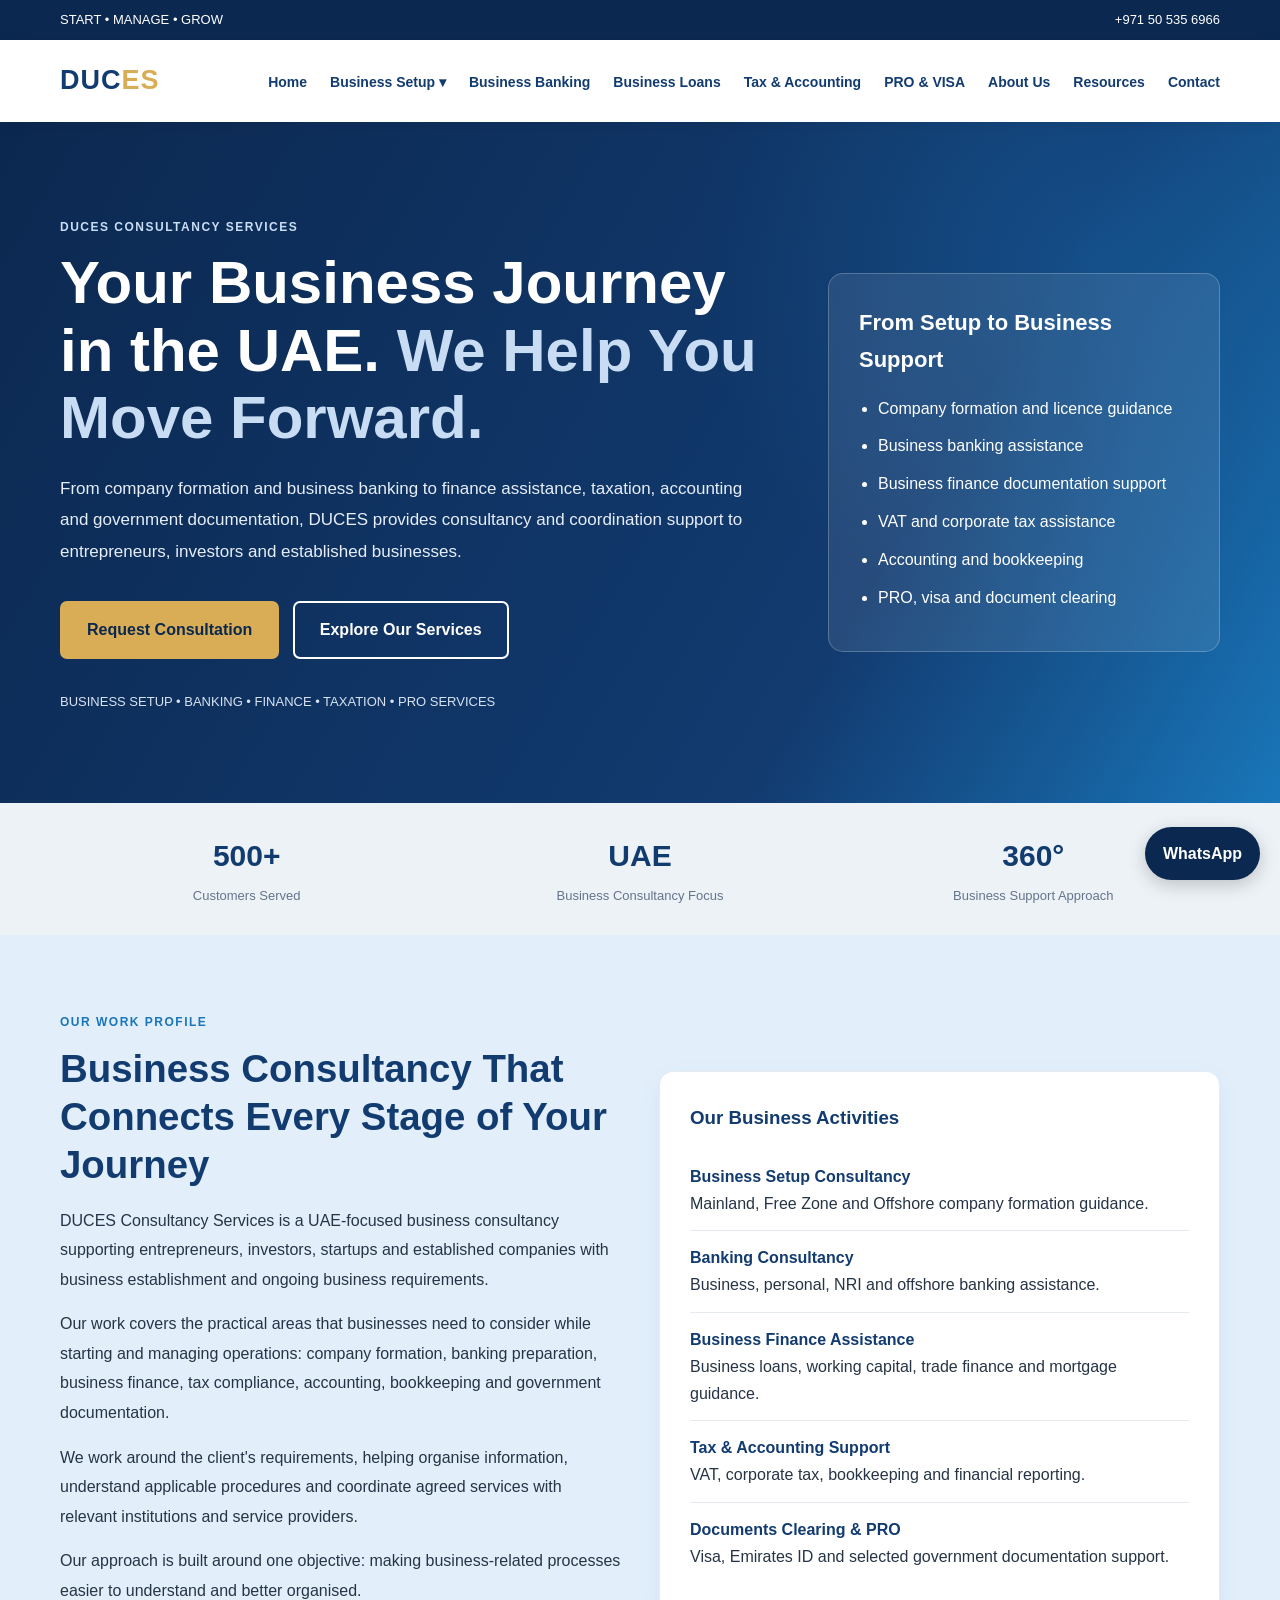
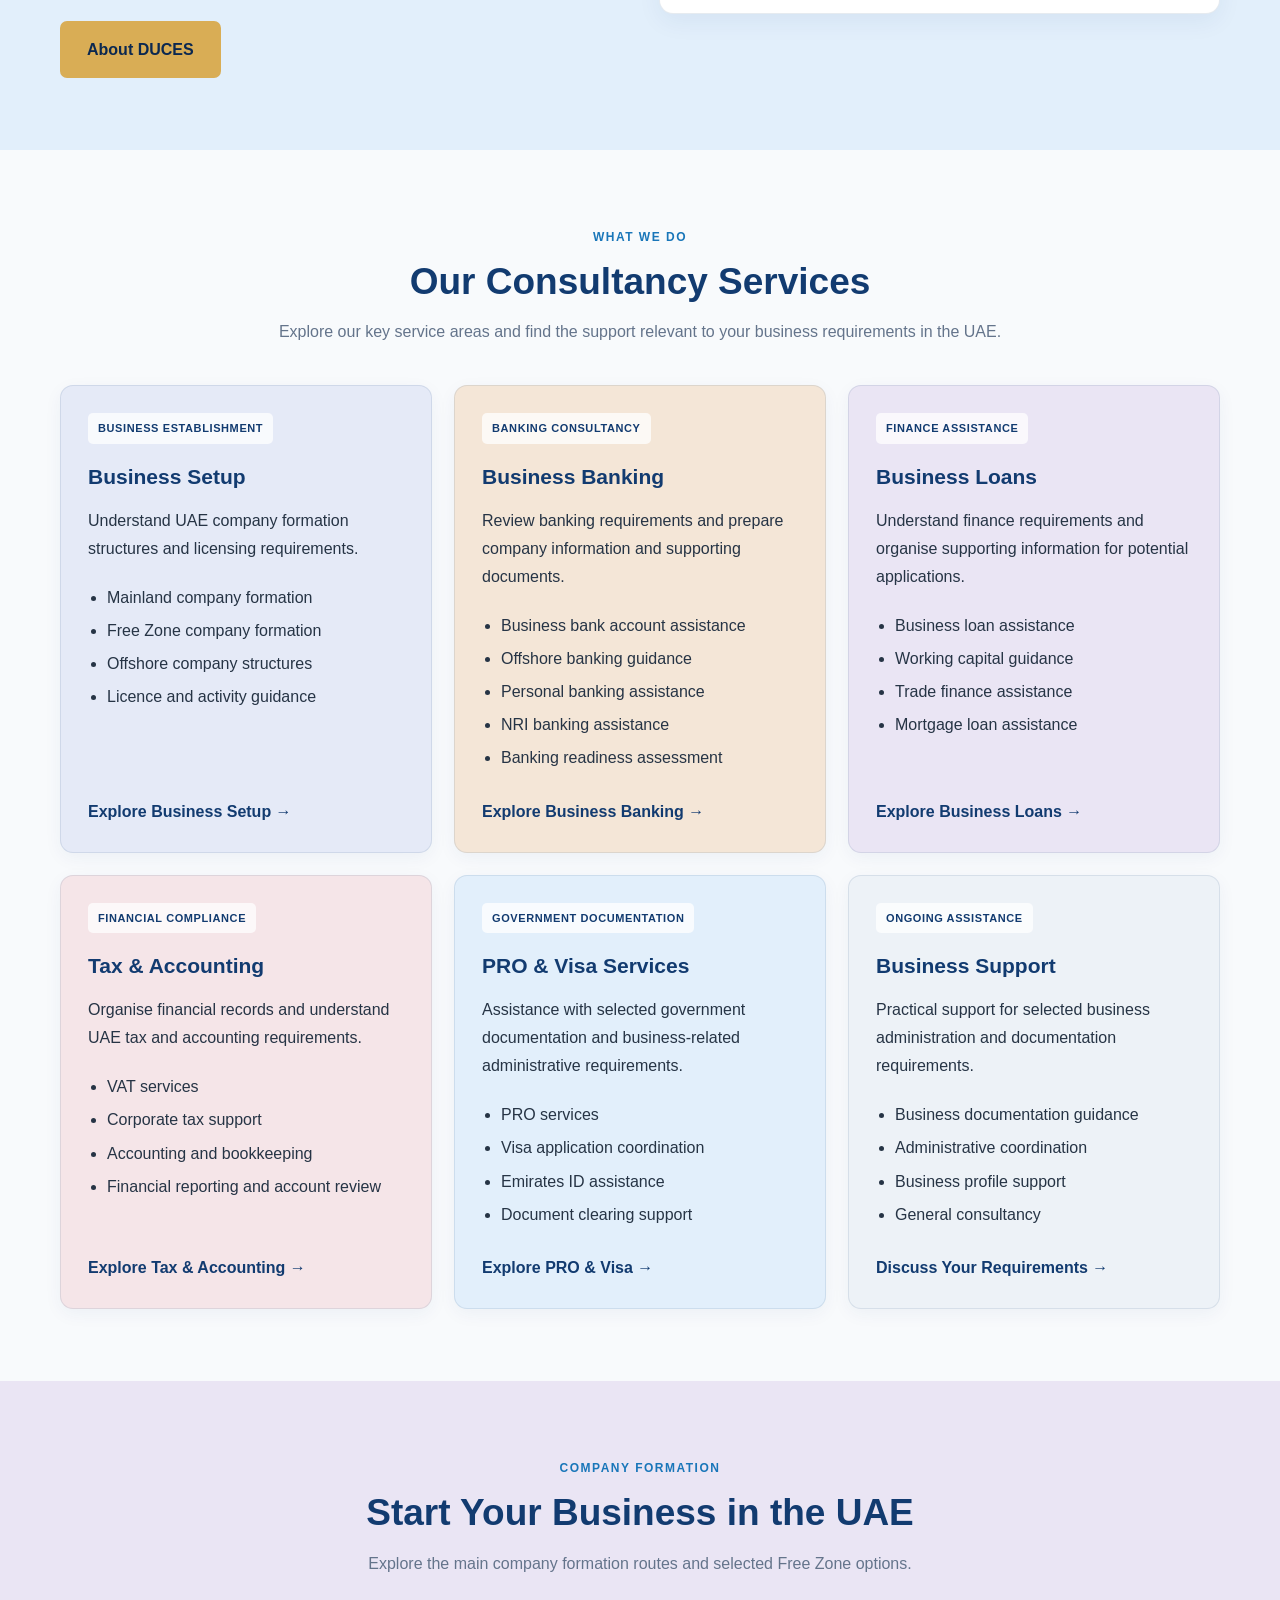
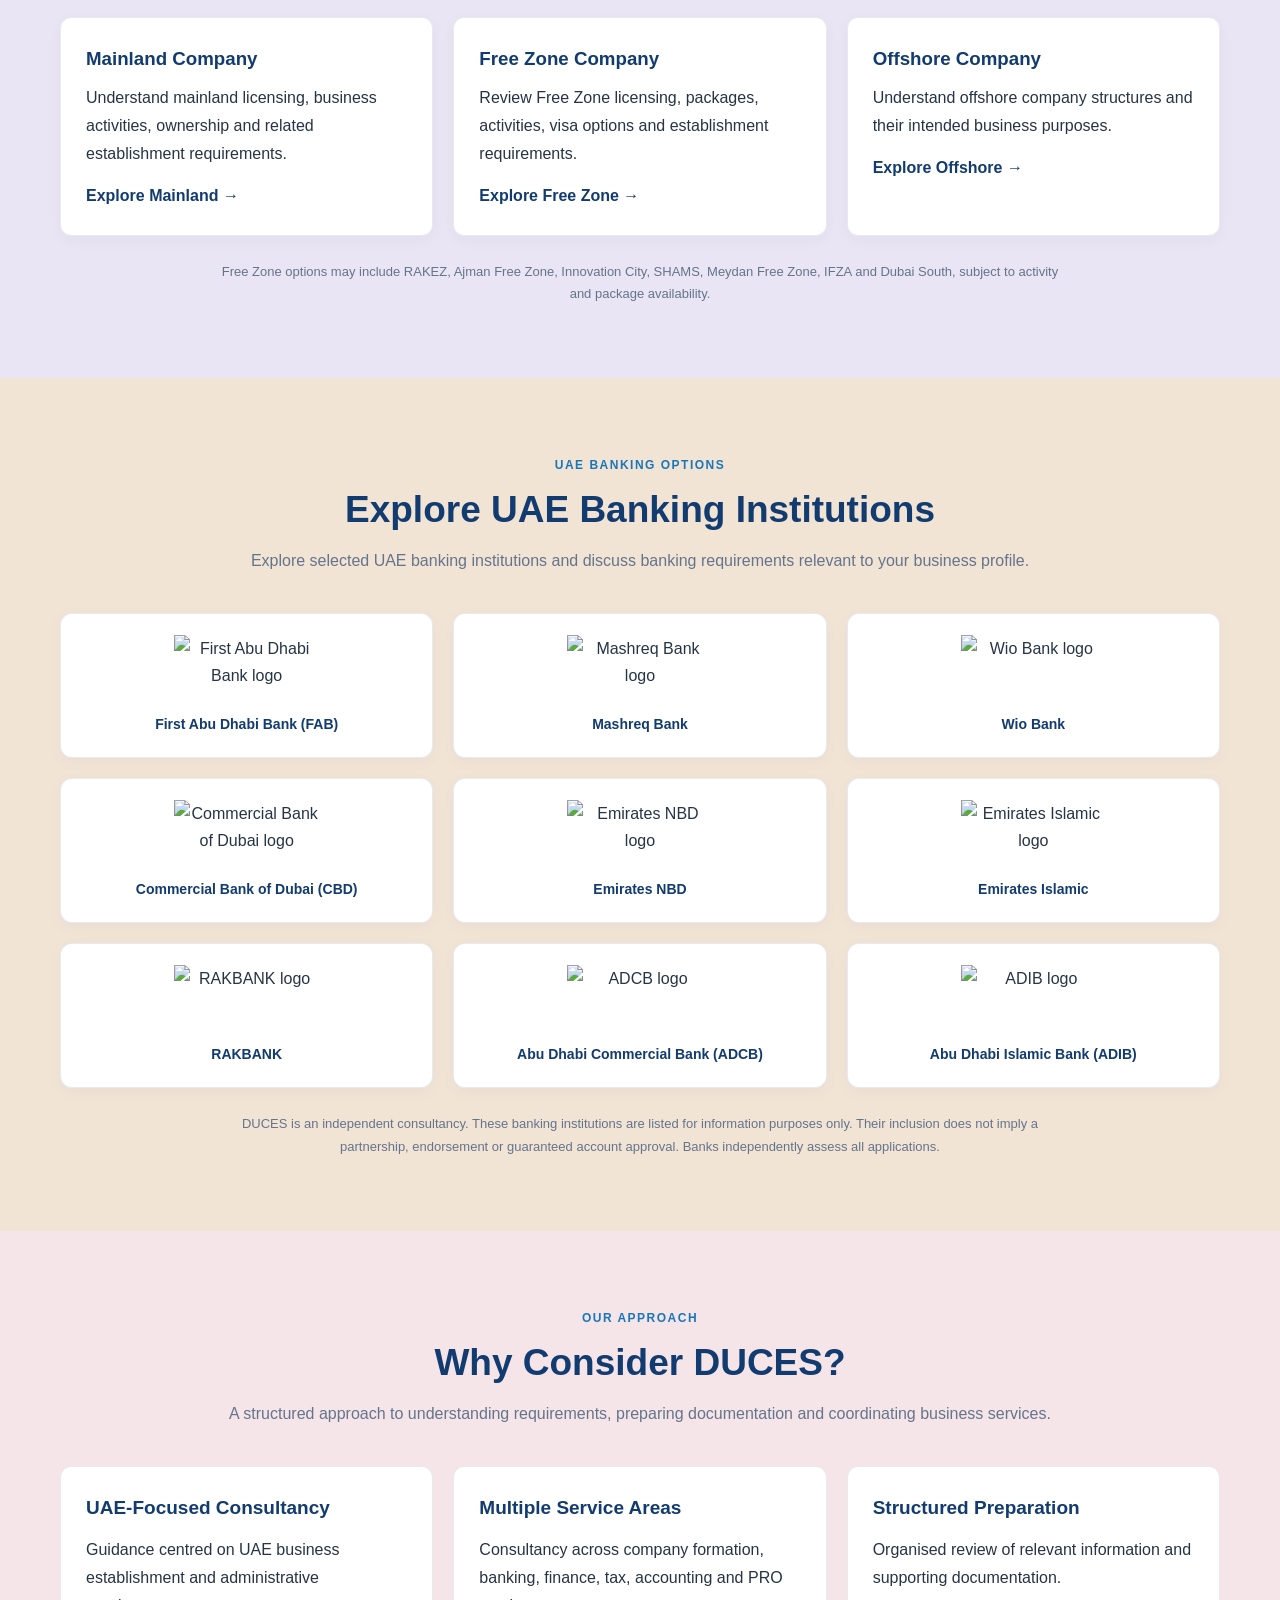
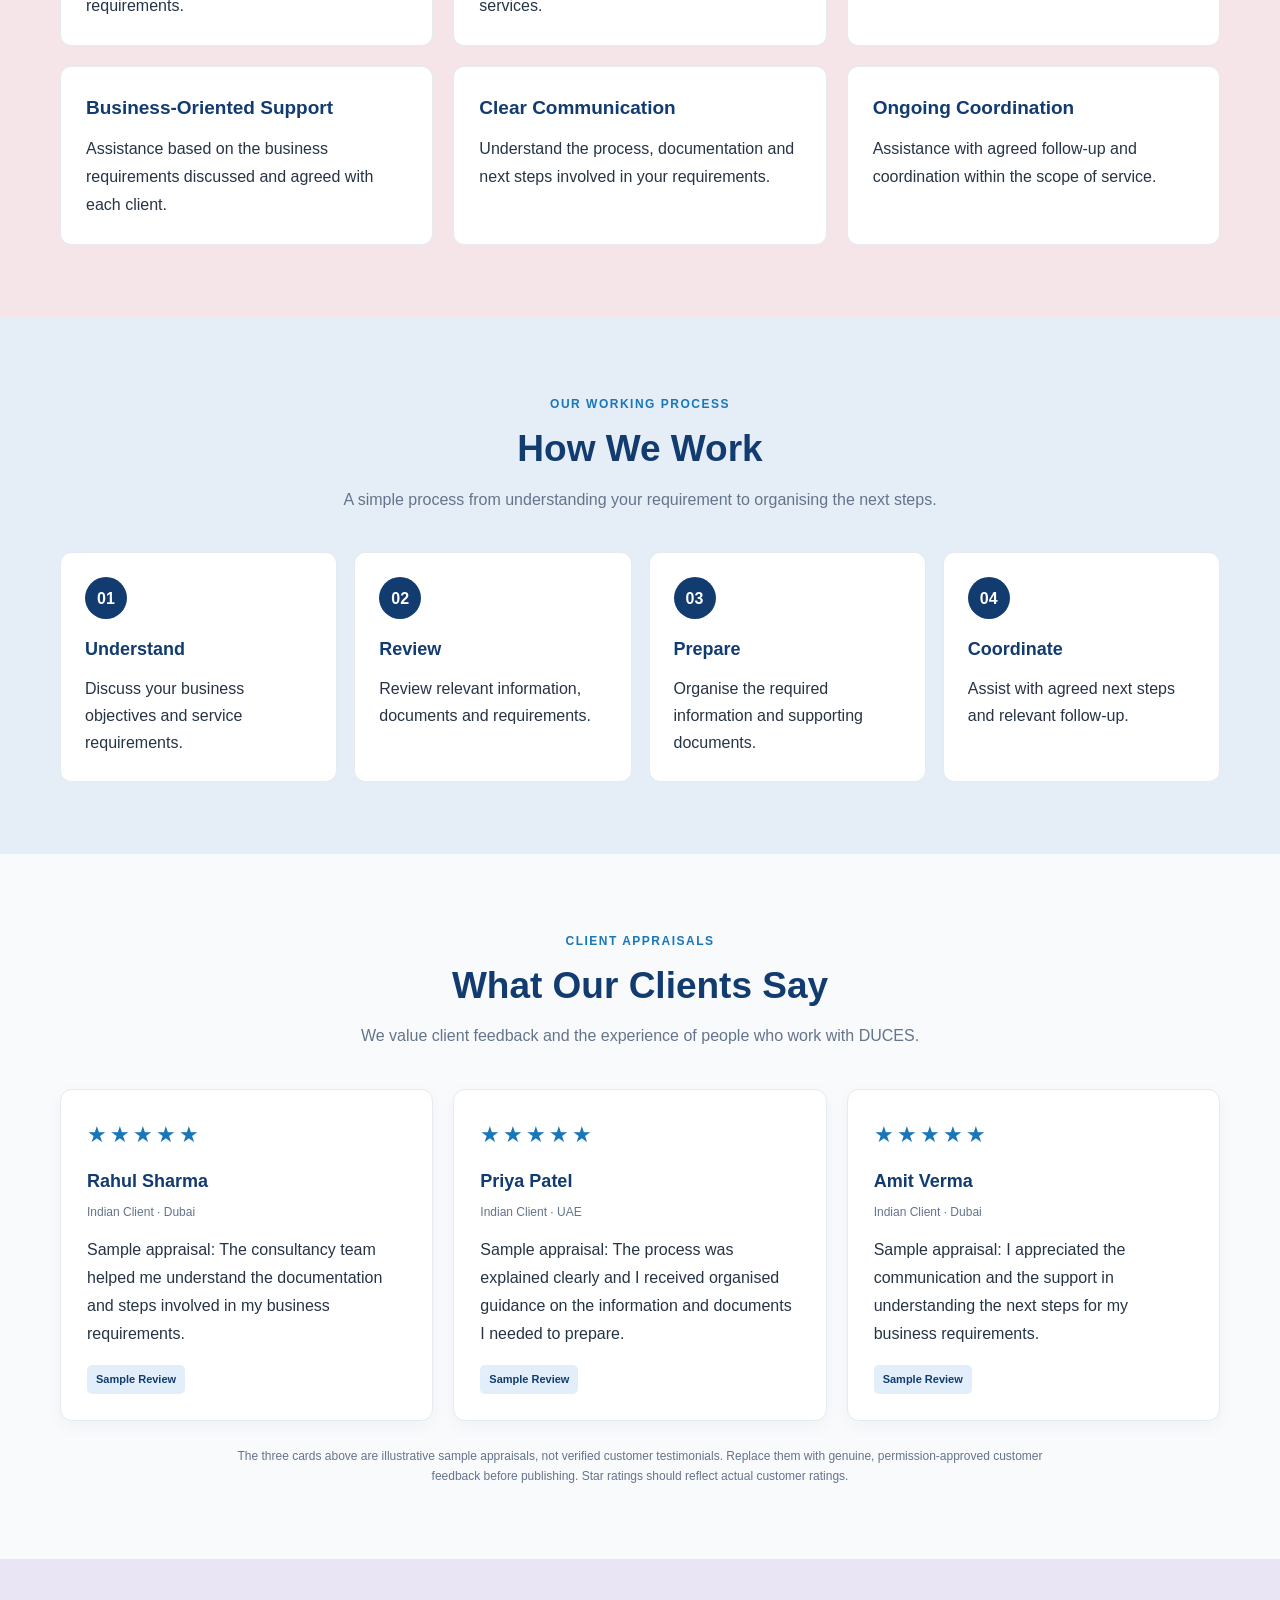
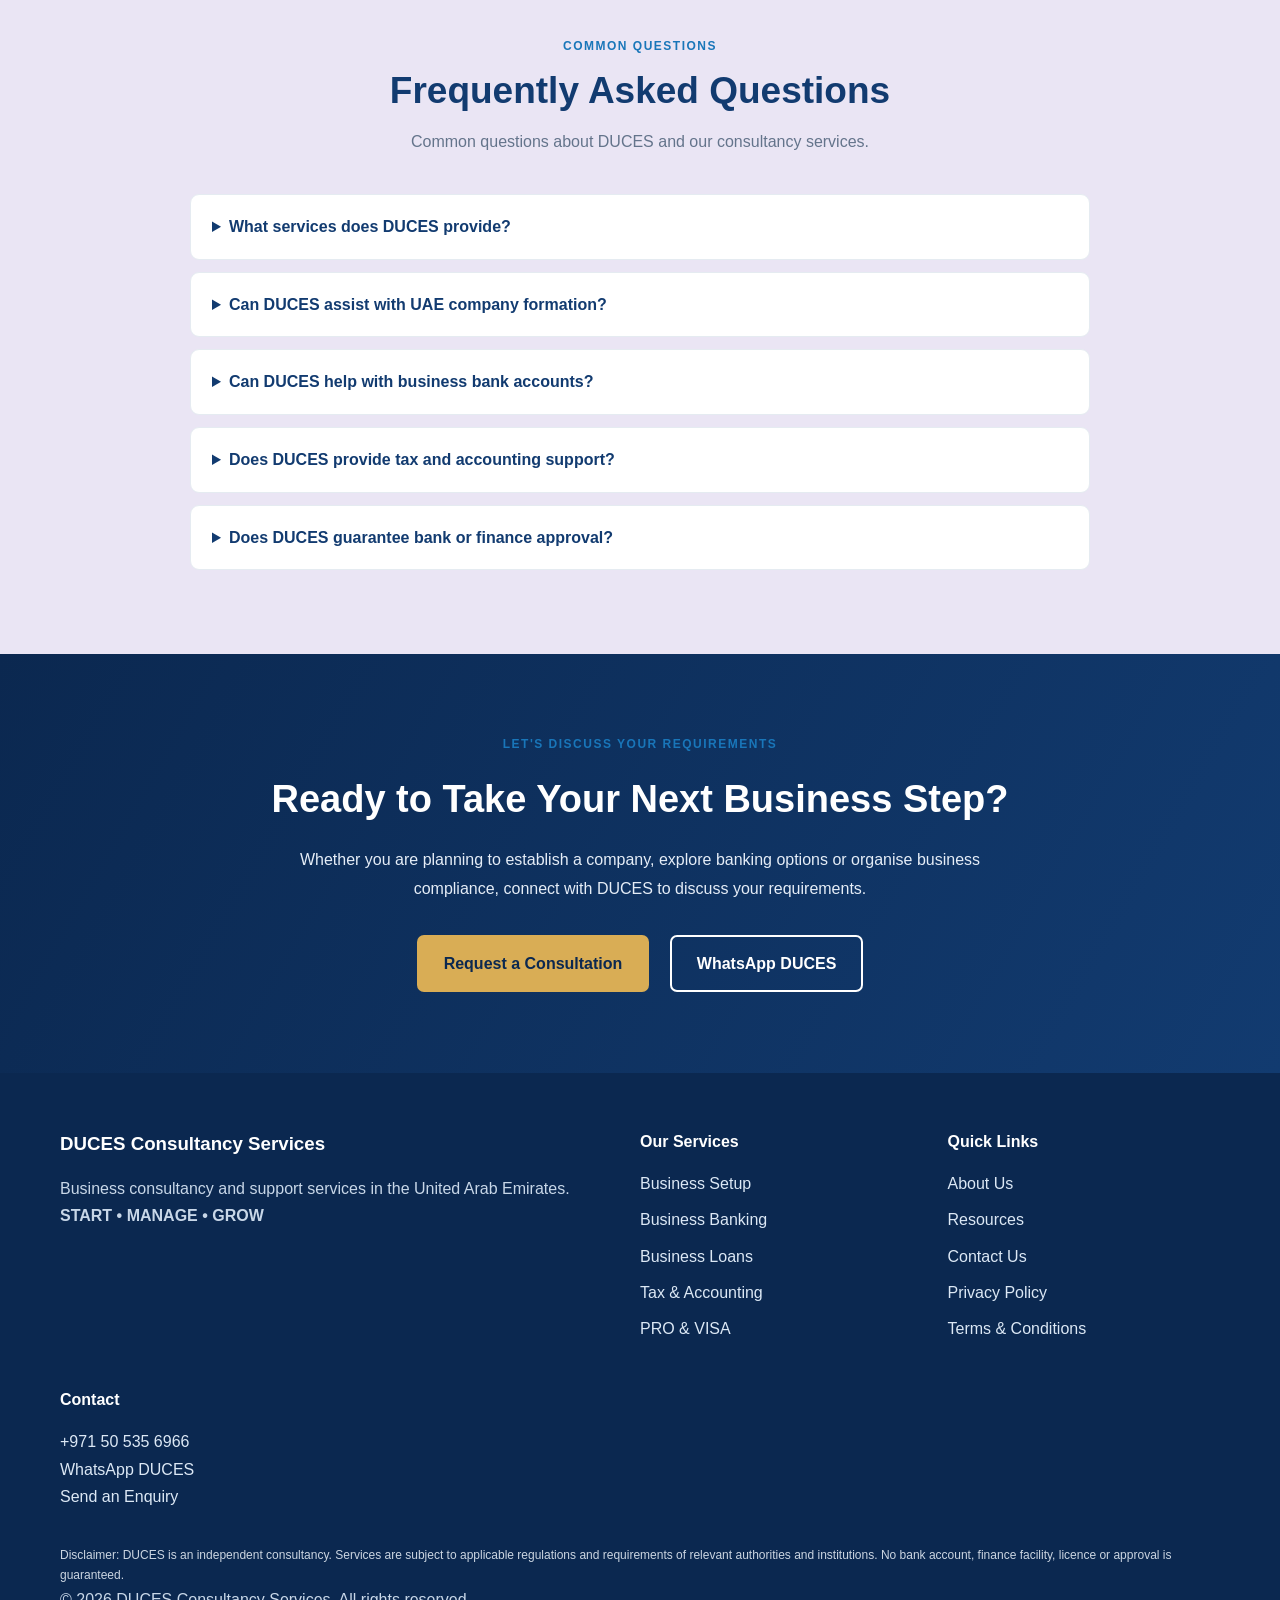
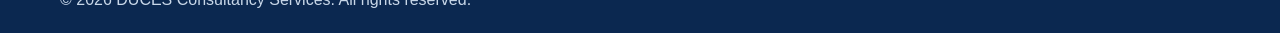
==== commit eda529f7: "Update print statement from 'Hello' to 'Goodbye'" ====
--- a/index.html
+++ b/index.html
@@ -5,10 +5,8 @@
 <meta charset="UTF-8">
 <meta name="viewport" content="width=device-width, initial-scale=1">
 
-<title>DUCES Consultancy Services | UAE Business Setup & Consultancy</title>
-
-<meta name="description" content="DUCES Consultancy Services provides UAE business setup, business banking, business finance, taxation, accounting, PRO and visa consultancy support.">
-
+<title>DUCES Consultancy Services | UAE Business Consultancy</title>
+<meta name="description" content="DUCES Consultancy Services supports UAE entrepreneurs and businesses with company formation, banking, finance, taxation, accounting and PRO services.">
 <meta name="theme-color" content="#123B70">
 
 <link rel="stylesheet" href="css/style.css">
@@ -16,71 +14,50 @@
 
 <style>
 :root {
-  /* DUCES BRAND COLOURS */
   --royal:#123B70;
   --navy:#0B2850;
   --ocean:#1976B9;
-  --gold:#D9AD55;
   --charcoal:#263445;
   --grey:#64748B;
   --white:#FFFFFF;
   --border:#E5EBF1;
 
-  /* HOMEPAGE SOFT COLOURS */
+  /* No yellow or gold */
   --soft-blue:#E2EFFB;
-  --soft-champagne:#FFF4CC;
+  --soft-lavender:#EAE5F4;
   --soft-peach:#F2E4D5;
-  --soft-lavender:#EAE5F4;
   --soft-rose:#F5E5E8;
-  --soft-cloud:#F5F7FA;
   --soft-silver:#EDF2F7;
-
-  /* SUPPORTING COLOURS */
-  --gold-light:#F9EBCB;
-  --blue-light:#DCE8F5;
-}
-
-html {
-  scroll-behavior:smooth;
-}
-
-body {
-  color:var(--charcoal);
-}
-
-section[id] {
-  scroll-margin-top:90px;
-}
+  --soft-cloud:#F8FAFC;
+  --soft-pink:#F1E7F0;
+  --soft-sky:#E5EDF7;
+}
+
+html {scroll-behavior:smooth;}
+section[id] {scroll-margin-top:90px;}
 
 /* COMMON */
 .home-container {
   width:min(1160px,92%);
   margin:auto;
 }
-
-.home-section {
-  padding:72px 0;
-}
-
+.home-section {padding:72px 0;}
 .home-heading {
   max-width:850px;
   text-align:center;
   margin:0 auto 38px;
 }
-
 .home-heading h2 {
   color:var(--royal);
   font-size:clamp(27px,3vw,37px);
   line-height:1.25;
   margin:0 0 13px;
 }
-
 .home-heading p {
   color:var(--grey);
   line-height:1.8;
   margin:0;
 }
-
 .home-eyebrow {
   display:inline-block;
   color:var(--ocean);
@@ -93,342 +70,280 @@
 
 /* HERO */
 .home-hero {
-  position:relative;
-  overflow:hidden;
-  padding:95px 0;
+  padding:90px 0;
   color:var(--white);
   background:
-    radial-gradient(circle at 88% 20%,rgba(25,118,185,.35),transparent 30%),
+    radial-gradient(circle at 85% 20%,rgba(25,118,185,.3),transparent 32%),
     linear-gradient(120deg,var(--navy),var(--royal) 68%,var(--ocean));
 }
-
 .home-hero-grid {
   display:grid;
   grid-template-columns:1.3fr .7fr;
-  gap:45px;
+  gap:40px;
   align-items:center;
 }
-
-.home-hero .home-eyebrow {
-  color:var(--gold);
-}
-
+.home-hero .home-eyebrow {color:#C9DDF4;}
 .home-hero h1 {
   color:var(--white);
-  max-width:760px;
+  max-width:780px;
   font-size:clamp(37px,5.5vw,60px);
   line-height:1.12;
   margin:0 0 22px;
 }
-
-.home-hero h1 span {
-  color:var(--gold);
-}
-
+.home-hero h1 span {color:#C8DDF3;}
 .home-hero-copy {
-  max-width:690px;
+  max-width:700px;
   color:#E7EEF8;
   font-size:17px;
   line-height:1.85;
 }
-
-.home-hero-actions {
-  margin-top:28px;
-}
-
-.home-hero-actions .btn {
-  margin:7px 9px 7px 0;
-}
-
+.home-hero-actions {margin-top:27px;}
+.home-hero-actions .btn {margin:7px 9px 7px 0;}
 .home-hero-trust {
-  margin-top:25px;
+  margin-top:24px;
   color:#D8E3F1;
   font-size:13px;
   line-height:1.8;
 }
-
 .home-hero-panel {
   padding:30px;
   border:1px solid rgba(255,255,255,.22);
-  border-radius:16px;
+  border-radius:15px;
   background:rgba(255,255,255,.09);
-  backdrop-filter:blur(8px);
-}
-
+}
 .home-hero-panel h3 {
-  color:var(--gold);
+  color:var(--white);
+  margin:0 0 16px;
   font-size:22px;
-  margin:0 0 17px;
-}
-
-.home-hero-panel ul {
-  padding-left:19px;
-  margin:0;
-}
-
+}
+.home-hero-panel ul {padding-left:19px;margin:0;}
 .home-hero-panel li {
   color:var(--white);
   line-height:1.8;
   margin:9px 0;
 }
 
-/* INTRO STRIP */
-.home-intro-strip {
-  background:var(--soft-cloud);
-  padding:25px 0;
-  border-bottom:1px solid var(--border);
-}
-
-.home-intro-grid {
+/* CUSTOMER COUNT */
+.home-stats {
+  background:var(--soft-silver);
+  padding:27px 0;
+}
+.home-stats-grid {
   display:grid;
   grid-template-columns:repeat(3,1fr);
   gap:20px;
   text-align:center;
 }
-
-.home-intro-item strong {
+.home-stat strong {
   display:block;
   color:var(--royal);
-  margin-bottom:5px;
-}
-
-.home-intro-item span {
+  font-size:30px;
+  font-weight:800;
+}
+.home-stat span {
   color:var(--grey);
   font-size:13px;
 }
 
-/* COMPANY PROFILE */
-.home-profile {
-  background:var(--soft-champagne);
-}
-
-.home-profile-grid {
+/* NEW WORK PROFILE */
+.home-work-profile {
+  background:var(--soft-blue);
+}
+.home-work-grid {
   display:grid;
   grid-template-columns:1fr 1fr;
-  gap:35px;
+  gap:38px;
   align-items:center;
 }
-
-.home-profile-copy h2 {
-  color:var(--royal);
-  font-size:clamp(28px,3vw,38px);
+.home-work-copy h2 {
+  color:var(--royal);
+  font-size:clamp(29px,3vw,39px);
   line-height:1.25;
   margin:0 0 17px;
 }
-
-.home-profile-copy p {
+.home-work-copy p {
   color:var(--charcoal);
   line-height:1.85;
-  margin-bottom:14px;
-}
-
-.home-profile-panel {
+  margin:0 0 15px;
+}
+.home-work-panel {
   padding:30px;
   border-radius:14px;
   background:var(--white);
   border:1px solid rgba(18,59,112,.10);
   box-shadow:0 8px 25px rgba(18,59,112,.06);
 }
-
-.home-profile-panel h3 {
-  color:var(--royal);
-  margin:0 0 18px;
-}
-
-.home-profile-row {
+.home-work-panel h3 {
+  color:var(--royal);
+  margin:0 0 16px;
+}
+.home-work-item {
   padding:13px 0;
   border-bottom:1px solid var(--border);
+  color:var(--charcoal);
   line-height:1.7;
 }
-
-.home-profile-row:last-child {
-  border-bottom:0;
-}
-
-.home-profile-row strong {
-  color:var(--royal);
-}
+.home-work-item:last-child {border-bottom:0;}
+.home-work-item strong {color:var(--royal);}
 
 /* SERVICES */
-.home-services {
-  background:var(--soft-cloud);
-}
-
+.home-services {background:var(--soft-cloud);}
 .home-service-grid {
   display:grid;
   grid-template-columns:repeat(3,minmax(0,1fr));
   gap:22px;
 }
-
 .home-service-card {
   display:flex;
   flex-direction:column;
   min-height:310px;
   padding:27px;
+  border:1px solid rgba(18,59,112,.10);
   border-radius:13px;
-  border:1px solid rgba(18,59,112,.10);
   box-shadow:0 5px 18px rgba(18,59,112,.05);
   transition:transform .25s ease,box-shadow .25s ease;
 }
-
 .home-service-card:hover {
   transform:translateY(-5px);
-  border-color:var(--gold);
+  border-color:var(--ocean);
   box-shadow:0 13px 30px rgba(18,59,112,.11);
 }
-
 .home-service-card h3 {
   color:var(--royal);
   font-size:21px;
   margin:0 0 12px;
 }
-
 .home-service-card p {
   color:var(--charcoal);
   line-height:1.75;
   margin:0 0 15px;
 }
-
 .home-service-card ul {
   padding-left:19px;
   margin:0 0 20px;
 }
-
 .home-service-card li {
   color:var(--charcoal);
   line-height:1.7;
   margin:6px 0;
 }
-
 .home-service-card a {
   color:var(--royal);
   font-weight:800;
   text-decoration:none;
   margin-top:auto;
 }
-
-.home-service-card a:hover {
-  color:var(--ocean);
-}
-
+.home-service-card a:hover {color:var(--ocean);}
 .home-service-label {
   display:inline-block;
   width:fit-content;
   padding:6px 10px;
   margin-bottom:15px;
   border-radius:5px;
-  background:rgba(255,255,255,.72);
+  background:rgba(255,255,255,.75);
   color:var(--royal);
   font-size:11px;
   font-weight:800;
   letter-spacing:.6px;
   text-transform:uppercase;
 }
-
-/* SERVICE CARD COLOURS */
 .service-setup {background:#E5EAF7;}
 .service-banking {background:#F4E6D7;}
-.service-loans {background:#E9E2F2;}
-.service-tax {background:#F5E2E4;}
+.service-loans {background:#EAE5F4;}
+.service-tax {background:#F5E5E8;}
 .service-pro {background:#E2EFFB;}
-.service-support {background:#EAE5F4;}
-
-/* BUSINESS SETUP OPTIONS */
-.home-setup-options {
-  background:var(--soft-blue);
-}
-
+.service-support {background:#EDF2F7;}
+
+/* BUSINESS SETUP */
+.home-setup {background:var(--soft-lavender);}
 .home-option-grid {
   display:grid;
-  grid-template-columns:repeat(auto-fit,minmax(220px,1fr));
-  gap:18px;
-}
-
+  grid-template-columns:repeat(3,minmax(0,1fr));
+  gap:20px;
+}
 .home-option-card {
+  padding:25px;
   background:var(--white);
   border:1px solid rgba(18,59,112,.10);
   border-radius:11px;
-  padding:23px;
   box-shadow:0 4px 15px rgba(18,59,112,.04);
 }
-
 .home-option-card h3 {
   color:var(--royal);
   margin:0 0 10px;
 }
-
 .home-option-card p {
   color:var(--charcoal);
-  line-height:1.7;
+  line-height:1.75;
   margin:0;
 }
-
 .home-option-card a {
   display:inline-block;
-  margin-top:13px;
+  margin-top:14px;
   color:var(--royal);
   font-weight:800;
   text-decoration:none;
 }
 
-/* BANKING INSTITUTIONS */
-.home-banks {
-  background:var(--soft-lavender);
-}
-
+/* BANK LOGOS */
+.home-banks {background:var(--soft-peach);}
 .home-bank-grid {
   display:grid;
   grid-template-columns:repeat(3,minmax(0,1fr));
-  gap:17px;
-}
-
+  gap:20px;
+}
 .home-bank-card {
+  min-height:145px;
+  padding:20px;
+  display:flex;
+  flex-direction:column;
+  align-items:center;
+  justify-content:center;
+  gap:13px;
   background:var(--white);
   border:1px solid rgba(18,59,112,.10);
-  border-radius:10px;
-  padding:20px;
+  border-radius:12px;
+  box-shadow:0 4px 15px rgba(18,59,112,.04);
   text-align:center;
 }
-
-.home-bank-card h3 {
-  color:var(--royal);
-  font-size:18px;
-  margin:0;
-}
-
+.home-bank-logo {
+  width:145px;
+  height:65px;
+  object-fit:contain;
+  display:block;
+}
+.home-bank-name {
+  color:var(--royal);
+  font-size:14px;
+  font-weight:800;
+}
 .home-bank-note {
   max-width:850px;
-  margin:24px auto 0;
-  text-align:center;
+  margin:25px auto 0;
   color:var(--grey);
   font-size:13px;
-  line-height:1.7;
+  line-height:1.75;
+  text-align:center;
 }
 
 /* WHY DUCES */
-.home-why {
-  background:var(--soft-rose);
-}
-
+.home-why {background:var(--soft-rose);}
 .home-why-grid {
   display:grid;
   grid-template-columns:repeat(3,minmax(0,1fr));
   gap:20px;
 }
-
 .home-why-card {
   padding:25px;
   background:var(--white);
   border:1px solid rgba(18,59,112,.10);
   border-radius:11px;
 }
-
 .home-why-card h3 {
   color:var(--royal);
   margin:0 0 11px;
   font-size:19px;
 }
-
 .home-why-card p {
   color:var(--charcoal);
   line-height:1.75;
@@ -436,96 +351,101 @@
 }
 
 /* PROCESS */
-.home-process {
-  background:var(--soft-peach);
-}
-
+.home-process {background:var(--soft-sky);}
 .home-process-grid {
   display:grid;
   grid-template-columns:repeat(4,minmax(0,1fr));
   gap:17px;
 }
-
 .home-process-card {
+  padding:24px;
   background:var(--white);
-  padding:23px;
+  border:1px solid rgba(18,59,112,.10);
   border-radius:11px;
-  border:1px solid rgba(18,59,112,.10);
-}
-
+}
 .home-process-number {
   width:42px;
   height:42px;
   display:flex;
   align-items:center;
   justify-content:center;
+  margin-bottom:15px;
   border-radius:50%;
   background:var(--royal);
   color:var(--white);
   font-weight:800;
-  margin-bottom:15px;
-}
-
+}
 .home-process-card h3 {
   color:var(--royal);
   font-size:18px;
   margin:0 0 10px;
 }
-
 .home-process-card p {
   color:var(--charcoal);
   line-height:1.7;
   margin:0;
 }
 
-/* CUSTOMER REVIEWS */
-.home-reviews {
-  background:var(--soft-cloud);
-}
-
+/* CLIENT APPRAISALS */
+.home-appraisals {background:var(--soft-cloud);}
 .home-review-grid {
   display:grid;
   grid-template-columns:repeat(3,minmax(0,1fr));
   gap:20px;
 }
-
 .home-review-card {
-  padding:25px;
+  padding:26px;
   background:var(--white);
   border:1px solid var(--border);
   border-radius:12px;
+  box-shadow:0 5px 18px rgba(18,59,112,.04);
+}
+.home-stars {
+  color:#1976B9;
+  font-size:22px;
+  letter-spacing:3px;
+  margin-bottom:13px;
+}
+.home-review-card h3 {
+  color:var(--royal);
+  margin:0 0 5px;
+  font-size:18px;
+}
+.home-review-location {
+  color:var(--grey);
+  font-size:12px;
+  margin-bottom:14px;
+}
+.home-review-card p {
+  color:var(--charcoal);
+  line-height:1.75;
+  margin:0;
+}
+.home-review-tag {
+  display:inline-block;
+  margin-top:17px;
+  padding:5px 9px;
+  background:var(--soft-blue);
+  color:var(--royal);
+  border-radius:5px;
+  font-size:11px;
+  font-weight:800;
+}
+.home-review-disclaimer {
+  max-width:850px;
+  margin:25px auto 0;
+  color:var(--grey);
+  font-size:12px;
+  line-height:1.7;
   text-align:center;
 }
 
-.home-review-card h3 {
-  color:var(--royal);
-  margin:0 0 10px;
-}
-
-.home-review-card p {
-  color:var(--grey);
-  line-height:1.7;
-  margin:0;
-}
-
-.home-review-card a {
-  display:inline-block;
-  margin-top:15px;
-  color:var(--royal);
-  font-weight:800;
-  text-decoration:none;
-}
-
 /* FAQ */
-.home-faq {
-  background:var(--soft-blue);
-}
-
+.home-faq {background:var(--soft-lavender);}
 .home-faq-list {
   max-width:900px;
   margin:auto;
 }
-
 .home-faq-list details {
   padding:19px 21px;
   margin:12px 0;
@@ -533,14 +453,12 @@
   border-radius:9px;
   background:var(--white);
 }
-
 .home-faq-list summary {
   color:var(--royal);
   font-weight:800;
   line-height:1.6;
   cursor:pointer;
 }
-
 .home-faq-list details p {
   margin:12px 0 0;
   color:var(--charcoal);
@@ -554,78 +472,46 @@
   color:var(--white);
   background:linear-gradient(120deg,var(--navy),var(--royal));
 }
-
 .home-cta h2 {
   color:var(--white);
   font-size:clamp(27px,3vw,38px);
   margin:0 0 15px;
 }
-
 .home-cta p {
   max-width:730px;
   margin:0 auto 25px;
   color:#E5EDF7;
   line-height:1.8;
 }
-
-.home-cta .btn {
-  margin:6px 8px;
-}
+.home-cta .btn {margin:6px 8px;}
 
 /* RESPONSIVE */
 @media(max-width:900px) {
-  .home-hero-grid {
-    grid-template-columns:1fr;
-  }
-
+  .home-hero-grid {grid-template-columns:1fr;}
   .home-service-grid,
   .home-why-grid,
-  .home-review-grid {
-    grid-template-columns:repeat(2,minmax(0,1fr));
-  }
-
-  .home-process-grid {
-    grid-template-columns:repeat(2,minmax(0,1fr));
-  }
-}
-
+  .home-review-grid {grid-template-columns:repeat(2,minmax(0,1fr));}
+  .home-process-grid {grid-template-columns:repeat(2,minmax(0,1fr));}
+}
 @media(max-width:650px) {
-  .home-section {
-    padding:50px 0;
-  }
-
-  .home-hero {
-    padding:60px 0;
-  }
-
-  .home-hero-copy {
-    font-size:15px;
-  }
-
+  .home-section {padding:50px 0;}
+  .home-hero {padding:58px 0;}
+  .home-hero-copy {font-size:15px;}
   .home-hero-actions .btn,
   .home-cta .btn {
     display:block;
     text-align:center;
     margin:10px 0;
   }
-
-  .home-intro-grid {
-    grid-template-columns:1fr;
-    gap:15px;
-  }
-
-  .home-profile-grid,
+  .home-stats-grid {grid-template-columns:1fr;}
+  .home-work-grid,
   .home-service-grid,
+  .home-option-grid,
   .home-bank-grid,
   .home-why-grid,
   .home-process-grid,
-  .home-review-grid {
-    grid-template-columns:1fr;
-  }
-
-  .home-service-card {
-    min-height:auto;
-  }
+  .home-review-grid {grid-template-columns:1fr;}
+  .home-service-card {min-height:auto;}
 }
 </style>
 </head>
@@ -644,9 +530,7 @@
 <header class="site-header">
   <div class="container nav-container">
 
-    <a class="site-logo" href="index.html">
-      DUC<span>ES</span>
-    </a>
+    <a class="site-logo" href="index.html">DUC<span>ES</span></a>
 
     <button class="menu-toggle" id="menuToggle"
       aria-label="Open menu" aria-expanded="false">☰</button>
@@ -662,7 +546,6 @@
             <li><a href="company-formation.html#mainland">Mainland</a></li>
             <li><a href="company-formation.html#free-zone">Free Zone</a></li>
             <li><a href="company-formation.html#offshore">Offshore</a></li>
-            <li><a href="company-formation.html#compare-options">Jurisdiction Comparison</a></li>
           </ul>
         </li>
 
@@ -686,20 +569,18 @@
   <div class="home-container home-hero-grid">
 
     <div>
-      <span class="home-eyebrow">
-        DUCES CONSULTANCY SERVICES
-      </span>
+      <span class="home-eyebrow">DUCES CONSULTANCY SERVICES</span>
 
       <h1>
         Your Business Journey in the UAE.
-        <span>Our Expertise. Your Next Step.</span>
+        <span>We Help You Move Forward.</span>
       </h1>
 
       <p class="home-hero-copy">
         From company formation and business banking to finance
         assistance, taxation, accounting and government documentation,
-        DUCES helps entrepreneurs and business owners understand
-        requirements and organise their next steps in the UAE.
+        DUCES provides consultancy and coordination support to
+        entrepreneurs, investors and established businesses.
       </p>
 
       <div class="home-hero-actions">
@@ -718,104 +599,111 @@
     </div>
 
     <div class="home-hero-panel">
-      <h3>Business Support, From Setup to Growth</h3>
+      <h3>From Setup to Business Support</h3>
       <ul>
         <li>Company formation and licence guidance</li>
-        <li>Business bank account preparation</li>
-        <li>Business finance documentation assistance</li>
-        <li>VAT and corporate tax support</li>
+        <li>Business banking assistance</li>
+        <li>Business finance documentation support</li>
+        <li>VAT and corporate tax assistance</li>
         <li>Accounting and bookkeeping</li>
-        <li>PRO, visa and document clearing assistance</li>
+        <li>PRO, visa and document clearing</li>
       </ul>
     </div>
 
   </div>
 </section>
 
-<!-- INTRO STRIP -->
-<section class="home-intro-strip">
-  <div class="home-container home-intro-grid">
-
-    <div class="home-intro-item">
-      <strong>START</strong>
-      <span>Understand your business setup options</span>
+<!-- CUSTOMER COUNT -->
+<section class="home-stats">
+  <div class="home-container home-stats-grid">
+
+    <div class="home-stat">
+      <strong>500+</strong>
+      <span>Customers Served</span>
     </div>
 
-    <div class="home-intro-item">
-      <strong>MANAGE</strong>
-      <span>Organise banking and compliance requirements</span>
+    <div class="home-stat">
+      <strong>UAE</strong>
+      <span>Business Consultancy Focus</span>
     </div>
 
-    <div class="home-intro-item">
-      <strong>GROW</strong>
-      <span>Access ongoing business consultancy support</span>
+    <div class="home-stat">
+      <strong>360°</strong>
+      <span>Business Support Approach</span>
     </div>
 
   </div>
 </section>
 
-<!-- COMPANY WORK PROFILE -->
-<section class="home-section home-profile" id="company-profile">
-
-  <div class="home-container home-profile-grid">
-
-    <div class="home-profile-copy">
-      <span class="home-eyebrow">WHO WE ARE</span>
-
-      <h2>DUCES Consultancy Services</h2>
+<!-- NEW COMPANY WORK PROFILE -->
+<section class="home-section home-work-profile" id="work-profile">
+
+  <div class="home-container home-work-grid">
+
+    <div class="home-work-copy">
+      <span class="home-eyebrow">OUR WORK PROFILE</span>
+
+      <h2>Business Consultancy That Connects Every Stage of Your Journey</h2>
 
       <p>
         DUCES Consultancy Services is a UAE-focused business
-        consultancy providing guidance and coordination across
-        business establishment, banking, finance, taxation,
-        accounting and government-related documentation.
-      </p>
-
-      <p>
-        Our work focuses on helping entrepreneurs, investors,
-        startups and established businesses understand service
-        requirements, prepare relevant information and navigate
-        administrative processes.
-      </p>
-
-      <p>
-        From the initial business setup stage to ongoing
-        operational requirements, our objective is to provide
-        organised and practical consultancy support.
+        consultancy supporting entrepreneurs, investors,
+        startups and established companies with business
+        establishment and ongoing business requirements.
+      </p>
+
+      <p>
+        Our work covers the practical areas that businesses
+        need to consider while starting and managing operations:
+        company formation, banking preparation, business finance,
+        tax compliance, accounting, bookkeeping and government
+        documentation.
+      </p>
+
+      <p>
+        We work around the client's requirements, helping
+        organise information, understand applicable procedures
+        and coordinate agreed services with relevant institutions
+        and service providers.
+      </p>
+
+      <p>
+        Our approach is built around one objective:
+        making business-related processes easier to understand
+        and better organised.
       </p>
 
       <a class="btn btn-primary" href="about.html">
-        Discover DUCES
+        About DUCES
       </a>
     </div>
 
-    <div class="home-profile-panel">
-
-      <h3>Our Work Profile</h3>
-
-      <div class="home-profile-row">
-        <strong>Business Establishment</strong><br>
+    <div class="home-work-panel">
+      <h3>Our Business Activities</h3>
+
+      <div class="home-work-item">
+        <strong>Business Setup Consultancy</strong><br>
         Mainland, Free Zone and Offshore company formation guidance.
       </div>
 
-      <div class="home-profile-row">
+      <div class="home-work-item">
         <strong>Banking Consultancy</strong><br>
         Business, personal, NRI and offshore banking assistance.
       </div>
 
-      <div class="home-profile-row">
-        <strong>Financial Support</strong><br>
-        Business finance, working capital and mortgage assistance.
+      <div class="home-work-item">
+        <strong>Business Finance Assistance</strong><br>
+        Business loans, working capital, trade finance and mortgage guidance.
       </div>
 
-      <div class="home-profile-row">
-        <strong>Tax & Accounting</strong><br>
-        VAT, corporate tax, bookkeeping and financial reporting support.
+      <div class="home-work-item">
+        <strong>Tax & Accounting Support</strong><br>
+        VAT, corporate tax, bookkeeping and financial reporting.
       </div>
 
-      <div class="home-profile-row">
-        <strong>Government Documentation</strong><br>
-        PRO, visa, Emirates ID and document clearing assistance.
+      <div class="home-work-item">
+        <strong>Documents Clearing & PRO</strong><br>
+        Visa, Emirates ID and selected government documentation support.
       </div>
 
     </div>
@@ -823,7 +711,7 @@
   </div>
 </section>
 
-<!-- MAIN SERVICES -->
+<!-- SERVICES -->
 <section class="home-section home-services" id="our-services">
 
   <div class="home-container home-heading">
@@ -841,8 +729,8 @@
       <span class="home-service-label">Business Establishment</span>
       <h3>Business Setup</h3>
       <p>
-        Understand the available company formation structures
-        and requirements for establishing a business in the UAE.
+        Understand UAE company formation structures
+        and licensing requirements.
       </p>
       <ul>
         <li>Mainland company formation</li>
@@ -875,7 +763,7 @@
       <h3>Business Loans</h3>
       <p>
         Understand finance requirements and organise
-        supporting information for potential funding applications.
+        supporting information for potential applications.
       </p>
       <ul>
         <li>Business loan assistance</li>
@@ -890,8 +778,8 @@
       <span class="home-service-label">Financial Compliance</span>
       <h3>Tax & Accounting</h3>
       <p>
-        Organise financial records and understand relevant
-        UAE tax and accounting requirements.
+        Organise financial records and understand UAE
+        tax and accounting requirements.
       </p>
       <ul>
         <li>VAT services</li>
@@ -937,54 +825,45 @@
   </div>
 </section>
 
-<!-- BUSINESS SETUP OPTIONS -->
-<section class="home-section home-setup-options">
+<!-- BUSINESS SETUP -->
+<section class="home-section home-setup">
 
   <div class="home-container home-heading">
     <span class="home-eyebrow">COMPANY FORMATION</span>
-    <h2>Explore UAE Business Setup Options</h2>
+    <h2>Start Your Business in the UAE</h2>
     <p>
-      Compare different UAE jurisdictions and understand
-      which setup route may suit your business activity.
+      Explore the main company formation routes and
+      selected Free Zone options.
     </p>
   </div>
 
   <div class="home-container home-option-grid">
 
     <article class="home-option-card">
-      <h3>Mainland</h3>
-      <p>
-        Explore mainland company formation, licensing,
-        business activities and related requirements.
+      <h3>Mainland Company</h3>
+      <p>
+        Understand mainland licensing, business activities,
+        ownership and related establishment requirements.
       </p>
       <a href="company-formation.html#mainland">Explore Mainland →</a>
     </article>
 
     <article class="home-option-card">
-      <h3>Free Zone</h3>
-      <p>
-        Review Free Zone options, licence packages,
-        activities and visa considerations.
-      </p>
-      <a href="company-formation.html#free-zone">Explore Free Zones →</a>
+      <h3>Free Zone Company</h3>
+      <p>
+        Review Free Zone licensing, packages, activities,
+        visa options and establishment requirements.
+      </p>
+      <a href="company-formation.html#free-zone">Explore Free Zone →</a>
     </article>
 
     <article class="home-option-card">
-      <h3>Offshore</h3>
+      <h3>Offshore Company</h3>
       <p>
         Understand offshore company structures
         and their intended business purposes.
       </p>
       <a href="company-formation.html#offshore">Explore Offshore →</a>
-    </article>
-
-    <article class="home-option-card">
-      <h3>Jurisdiction Comparison</h3>
-      <p>
-        Compare selected setup options based on
-        activities, costs and business requirements.
-      </p>
-      <a href="company-formation.html#compare-options">Compare Options →</a>
     </article>
 
   </div>
@@ -992,57 +871,97 @@
   <div class="home-container">
     <p class="home-bank-note">
       Free Zone options may include RAKEZ, Ajman Free Zone,
-      Innovation City, SHAMS, Meydan Free Zone, IFZA and
-      Dubai South, subject to activity and package availability.
+      Innovation City, SHAMS, Meydan Free Zone, IFZA
+      and Dubai South, subject to activity and package availability.
     </p>
   </div>
 
 </section>
 
-<!-- BANKING INSTITUTIONS -->
+<!-- BANK LOGOS -->
 <section class="home-section home-banks">
 
   <div class="home-container home-heading">
     <span class="home-eyebrow">UAE BANKING OPTIONS</span>
-    <h2>Explore Banking Institutions</h2>
+    <h2>Explore UAE Banking Institutions</h2>
     <p>
-      Understand available banking options and documentation
-      requirements for eligible businesses and individuals.
+      Explore selected UAE banking institutions and discuss
+      banking requirements relevant to your business profile.
     </p>
   </div>
 
   <div class="home-container home-bank-grid">
 
     <article class="home-bank-card">
-      <h3>Wio Bank</h3>
+      <img class="home-bank-logo"
+        src="https://www.google.com/s2/favicons?domain=bankfab.com&sz=128"
+        alt="First Abu Dhabi Bank logo">
+      <span class="home-bank-name">First Abu Dhabi Bank (FAB)</span>
     </article>
 
     <article class="home-bank-card">
-      <h3>First Abu Dhabi Bank</h3>
+      <img class="home-bank-logo"
+        src="https://www.google.com/s2/favicons?domain=mashreq.com&sz=128"
+        alt="Mashreq Bank logo">
+      <span class="home-bank-name">Mashreq Bank</span>
     </article>
 
     <article class="home-bank-card">
-      <h3>Mashreq</h3>
+      <img class="home-bank-logo"
+        src="https://www.google.com/s2/favicons?domain=wio.io&sz=128"
+        alt="Wio Bank logo">
+      <span class="home-bank-name">Wio Bank</span>
     </article>
 
     <article class="home-bank-card">
-      <h3>RAKBANK</h3>
+      <img class="home-bank-logo"
+        src="https://www.google.com/s2/favicons?domain=cbd.ae&sz=128"
+        alt="Commercial Bank of Dubai logo">
+      <span class="home-bank-name">Commercial Bank of Dubai (CBD)</span>
     </article>
 
     <article class="home-bank-card">
-      <h3>Emirates Islamic</h3>
+      <img class="home-bank-logo"
+        src="https://www.google.com/s2/favicons?domain=emiratesnbd.com&sz=128"
+        alt="Emirates NBD logo">
+      <span class="home-bank-name">Emirates NBD</span>
     </article>
 
     <article class="home-bank-card">
-      <h3>ADIB</h3>
+      <img class="home-bank-logo"
+        src="https://www.google.com/s2/favicons?domain=emiratesislamic.ae&sz=128"
+        alt="Emirates Islamic logo">
+      <span class="home-bank-name">Emirates Islamic</span>
+    </article>
+
+    <article class="home-bank-card">
+      <img class="home-bank-logo"
+        src="https://www.google.com/s2/favicons?domain=rakbank.ae&sz=128"
+        alt="RAKBANK logo">
+      <span class="home-bank-name">RAKBANK</span>
+    </article>
+
+    <article class="home-bank-card">
+      <img class="home-bank-logo"
+        src="https://www.google.com/s2/favicons?domain=adcb.com&sz=128"
+        alt="ADCB logo">
+      <span class="home-bank-name">Abu Dhabi Commercial Bank (ADCB)</span>
+    </article>
+
+    <article class="home-bank-card">
+      <img class="home-bank-logo"
+        src="https://www.google.com/s2/favicons?domain=adib.ae&sz=128"
+        alt="ADIB logo">
+      <span class="home-bank-name">Abu Dhabi Islamic Bank (ADIB)</span>
     </article>
 
   </div>
 
   <div class="home-container">
     <p class="home-bank-note">
-      DUCES is an independent consultancy. Listing banking
-      institutions does not imply a partnership, endorsement
+      DUCES is an independent consultancy. These banking
+      institutions are listed for information purposes only.
+      Their inclusion does not imply a partnership, endorsement
       or guaranteed account approval. Banks independently
       assess all applications.
     </p>
@@ -1067,32 +986,32 @@
     <article class="home-why-card">
       <h3>UAE-Focused Consultancy</h3>
       <p>
-        Guidance centred on UAE business setup,
-        financial and administrative requirements.
+        Guidance centred on UAE business establishment
+        and administrative requirements.
       </p>
     </article>
 
     <article class="home-why-card">
       <h3>Multiple Service Areas</h3>
       <p>
-        Consultancy across business setup, banking,
-        finance, taxation and PRO services.
+        Consultancy across company formation, banking,
+        finance, tax, accounting and PRO services.
       </p>
     </article>
 
     <article class="home-why-card">
       <h3>Structured Preparation</h3>
       <p>
-        Organised review of information and supporting
-        documents before relevant applications.
+        Organised review of relevant information
+        and supporting documentation.
       </p>
     </article>
 
     <article class="home-why-card">
       <h3>Business-Oriented Support</h3>
       <p>
-        Practical assistance based on the business
-        requirements discussed with each client.
+        Assistance based on the business requirements
+        discussed and agreed with each client.
       </p>
     </article>
 
@@ -1115,15 +1034,15 @@
   </div>
 </section>
 
-<!-- HOW WE WORK -->
+<!-- PROCESS -->
 <section class="home-section home-process">
 
   <div class="home-container home-heading">
     <span class="home-eyebrow">OUR WORKING PROCESS</span>
     <h2>How We Work</h2>
     <p>
-      From understanding your requirement to organising
-      the relevant next steps.
+      A simple process from understanding your requirement
+      to organising the next steps.
     </p>
   </div>
 
@@ -1132,86 +1051,88 @@
     <article class="home-process-card">
       <div class="home-process-number">01</div>
       <h3>Understand</h3>
-      <p>
-        Discuss your business objectives and service requirements.
-      </p>
+      <p>Discuss your business objectives and service requirements.</p>
     </article>
 
     <article class="home-process-card">
       <div class="home-process-number">02</div>
       <h3>Review</h3>
-      <p>
-        Review the relevant information, documents and requirements.
-      </p>
+      <p>Review relevant information, documents and requirements.</p>
     </article>
 
     <article class="home-process-card">
       <div class="home-process-number">03</div>
       <h3>Prepare</h3>
-      <p>
-        Organise the required information and documentation.
-      </p>
+      <p>Organise the required information and supporting documents.</p>
     </article>
 
     <article class="home-process-card">
       <div class="home-process-number">04</div>
       <h3>Coordinate</h3>
-      <p>
-        Assist with agreed next steps and relevant follow-up.
-      </p>
+      <p>Assist with agreed next steps and relevant follow-up.</p>
     </article>
 
   </div>
 </section>
 
-<!-- CUSTOMER REVIEWS -->
-<section class="home-section home-reviews" id="reviews">
+<!-- CLIENT APPRAISALS -->
+<section class="home-section home-appraisals" id="client-reviews">
 
   <div class="home-container home-heading">
-    <span class="home-eyebrow">CLIENT EXPERIENCE</span>
-    <h2>What Clients Say About DUCES</h2>
+    <span class="home-eyebrow">CLIENT APPRAISALS</span>
+    <h2>What Our Clients Say</h2>
     <p>
-      Client feedback helps prospective customers understand
-      the service experience.
+      We value client feedback and the experience
+      of people who work with DUCES.
     </p>
   </div>
 
   <div class="home-container home-review-grid">
 
     <article class="home-review-card">
-      <h3>Client Reviews</h3>
-      <p>
-        Read feedback from clients who have shared
-        their experience with DUCES.
-      </p>
-      <a href="https://www.google.com/search?q=DUCES+Consultancy+Services+reviews"
-         target="_blank" rel="noopener">
-        Explore Google Reviews →
-      </a>
+      <div class="home-stars" aria-label="Five stars">★★★★★</div>
+      <h3>Rahul Sharma</h3>
+      <div class="home-review-location">Indian Client · Dubai</div>
+      <p>
+        Sample appraisal: The consultancy team helped me
+        understand the documentation and steps involved
+        in my business requirements.
+      </p>
+      <span class="home-review-tag">Sample Review</span>
     </article>
 
     <article class="home-review-card">
-      <h3>Share Your Experience</h3>
-      <p>
-        Have you worked with DUCES? Your genuine feedback
-        can help other business owners.
-      </p>
-      <a href="https://www.google.com/search?q=DUCES+Consultancy+Services"
-         target="_blank" rel="noopener">
-        Find DUCES on Google →
-      </a>
+      <div class="home-stars" aria-label="Five stars">★★★★★</div>
+      <h3>Priya Patel</h3>
+      <div class="home-review-location">Indian Client · UAE</div>
+      <p>
+        Sample appraisal: The process was explained clearly
+        and I received organised guidance on the information
+        and documents I needed to prepare.
+      </p>
+      <span class="home-review-tag">Sample Review</span>
     </article>
 
     <article class="home-review-card">
-      <h3>Connect With Our Team</h3>
-      <p>
-        Have a question about our services?
-        Contact our team to discuss your requirements.
-      </p>
-      <a href="contact.html">Contact DUCES →</a>
-    </article>
-
-  </div>
+      <div class="home-stars" aria-label="Five stars">★★★★★</div>
+      <h3>Amit Verma</h3>
+      <div class="home-review-location">Indian Client · Dubai</div>
+      <p>
+        Sample appraisal: I appreciated the communication
+        and the support in understanding the next steps
+        for my business requirements.
+      </p>
+      <span class="home-review-tag">Sample Review</span>
+    </article>
+
+  </div>
+
+  <p class="home-review-disclaimer">
+    The three cards above are illustrative sample appraisals,
+    not verified customer testimonials. Replace them with genuine,
+    permission-approved customer feedback before publishing.
+    Star ratings should reflect actual customer ratings.
+  </p>
 
 </section>
 
@@ -1222,7 +1143,7 @@
     <span class="home-eyebrow">COMMON QUESTIONS</span>
     <h2>Frequently Asked Questions</h2>
     <p>
-      A few common questions about DUCES and our consultancy services.
+      Common questions about DUCES and our consultancy services.
     </p>
   </div>
 
@@ -1241,8 +1162,8 @@
       <summary>Can DUCES assist with UAE company formation?</summary>
       <p>
         DUCES can guide clients through mainland, Free Zone
-        and offshore setup options, including relevant
-        licensing and documentation considerations.
+        and offshore setup options, including licensing
+        and documentation considerations.
       </p>
     </details>
 
@@ -1260,15 +1181,7 @@
       <p>
         DUCES offers support relating to VAT, corporate tax,
         accounting, bookkeeping and financial reporting.
-        The scope of each engagement depends on the service agreed.
-      </p>
-    </details>
-
-    <details>
-      <summary>Can I contact DUCES before starting a business?</summary>
-      <p>
-        Yes. You can contact DUCES to discuss your intended
-        business activity, setup options and related requirements.
+        The scope depends on the agreed service.
       </p>
     </details>
 
@@ -1283,7 +1196,7 @@
   </div>
 </section>
 
-<!-- FINAL CTA -->
+<!-- CTA -->
 <section class="home-cta">
   <div class="home-container">
 
@@ -1293,8 +1206,8 @@
 
     <p>
       Whether you are planning to establish a company,
-      explore banking options or organise your business
-      compliance requirements, connect with DUCES.
+      explore banking options or organise business compliance,
+      connect with DUCES to discuss your requirements.
     </p>
 
     <a class="btn btn-primary" href="contact.html">
@@ -1363,10 +1276,10 @@
   </div>
 
   <div class="container">
-    <p class="home-bank-note">
+    <p style="font-size:12px;line-height:1.7;color:#CBD5E1;">
       Disclaimer: DUCES is an independent consultancy.
       Services are subject to applicable regulations and
-      the requirements of relevant authorities and institutions.
+      requirements of relevant authorities and institutions.
       No bank account, finance facility, licence or approval
       is guaranteed.
     </p>
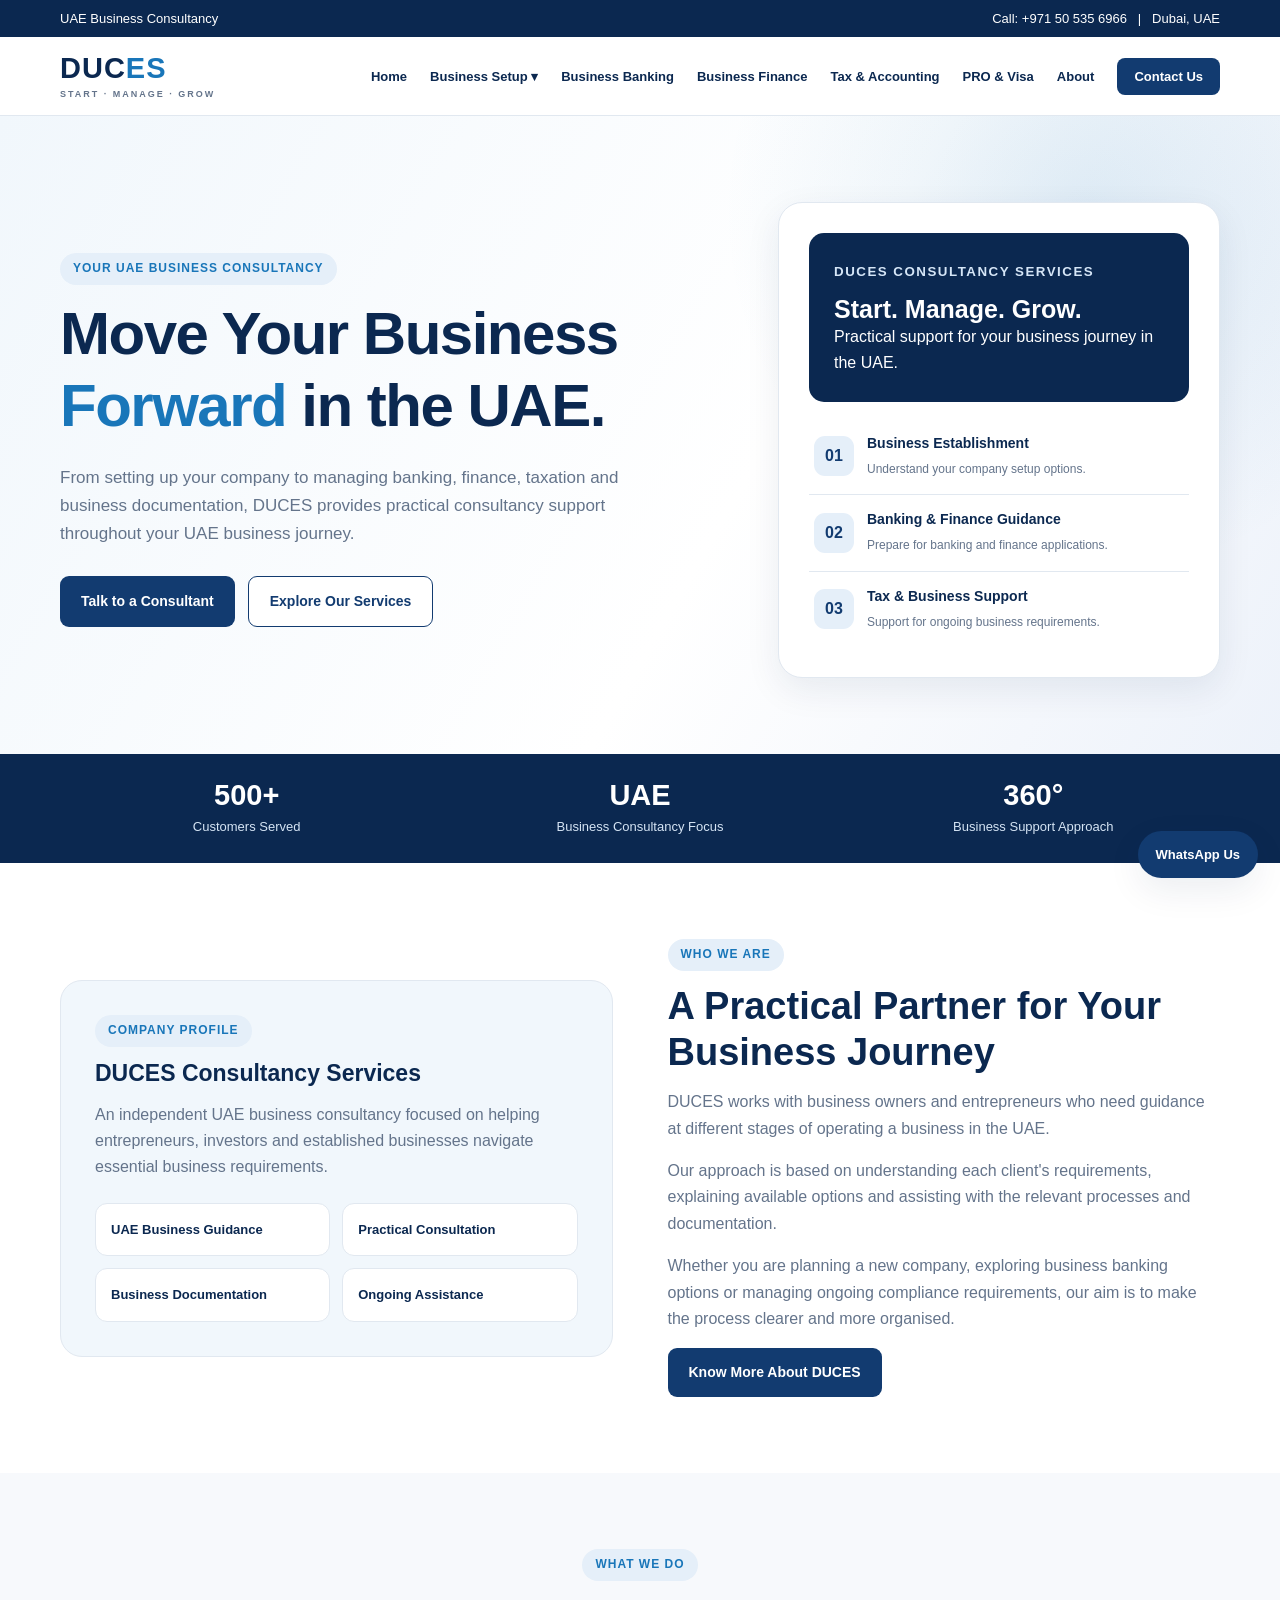
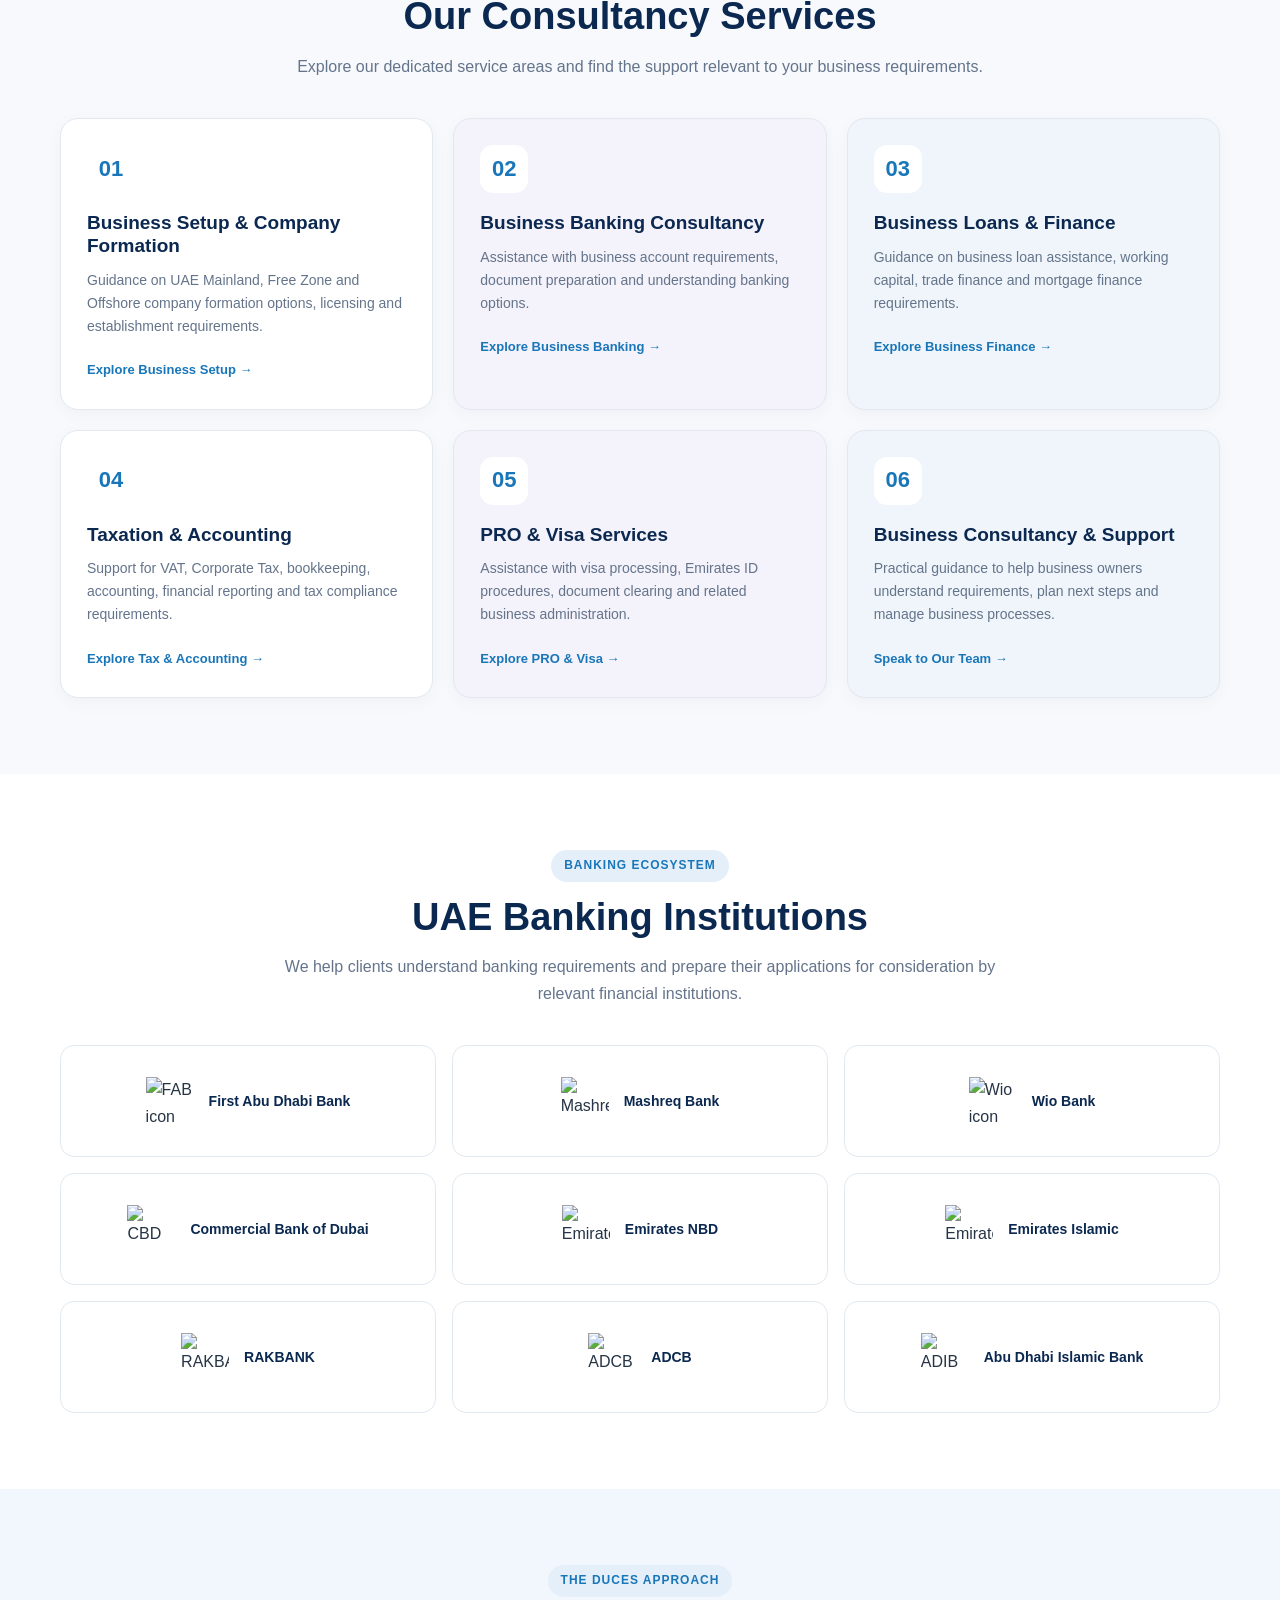
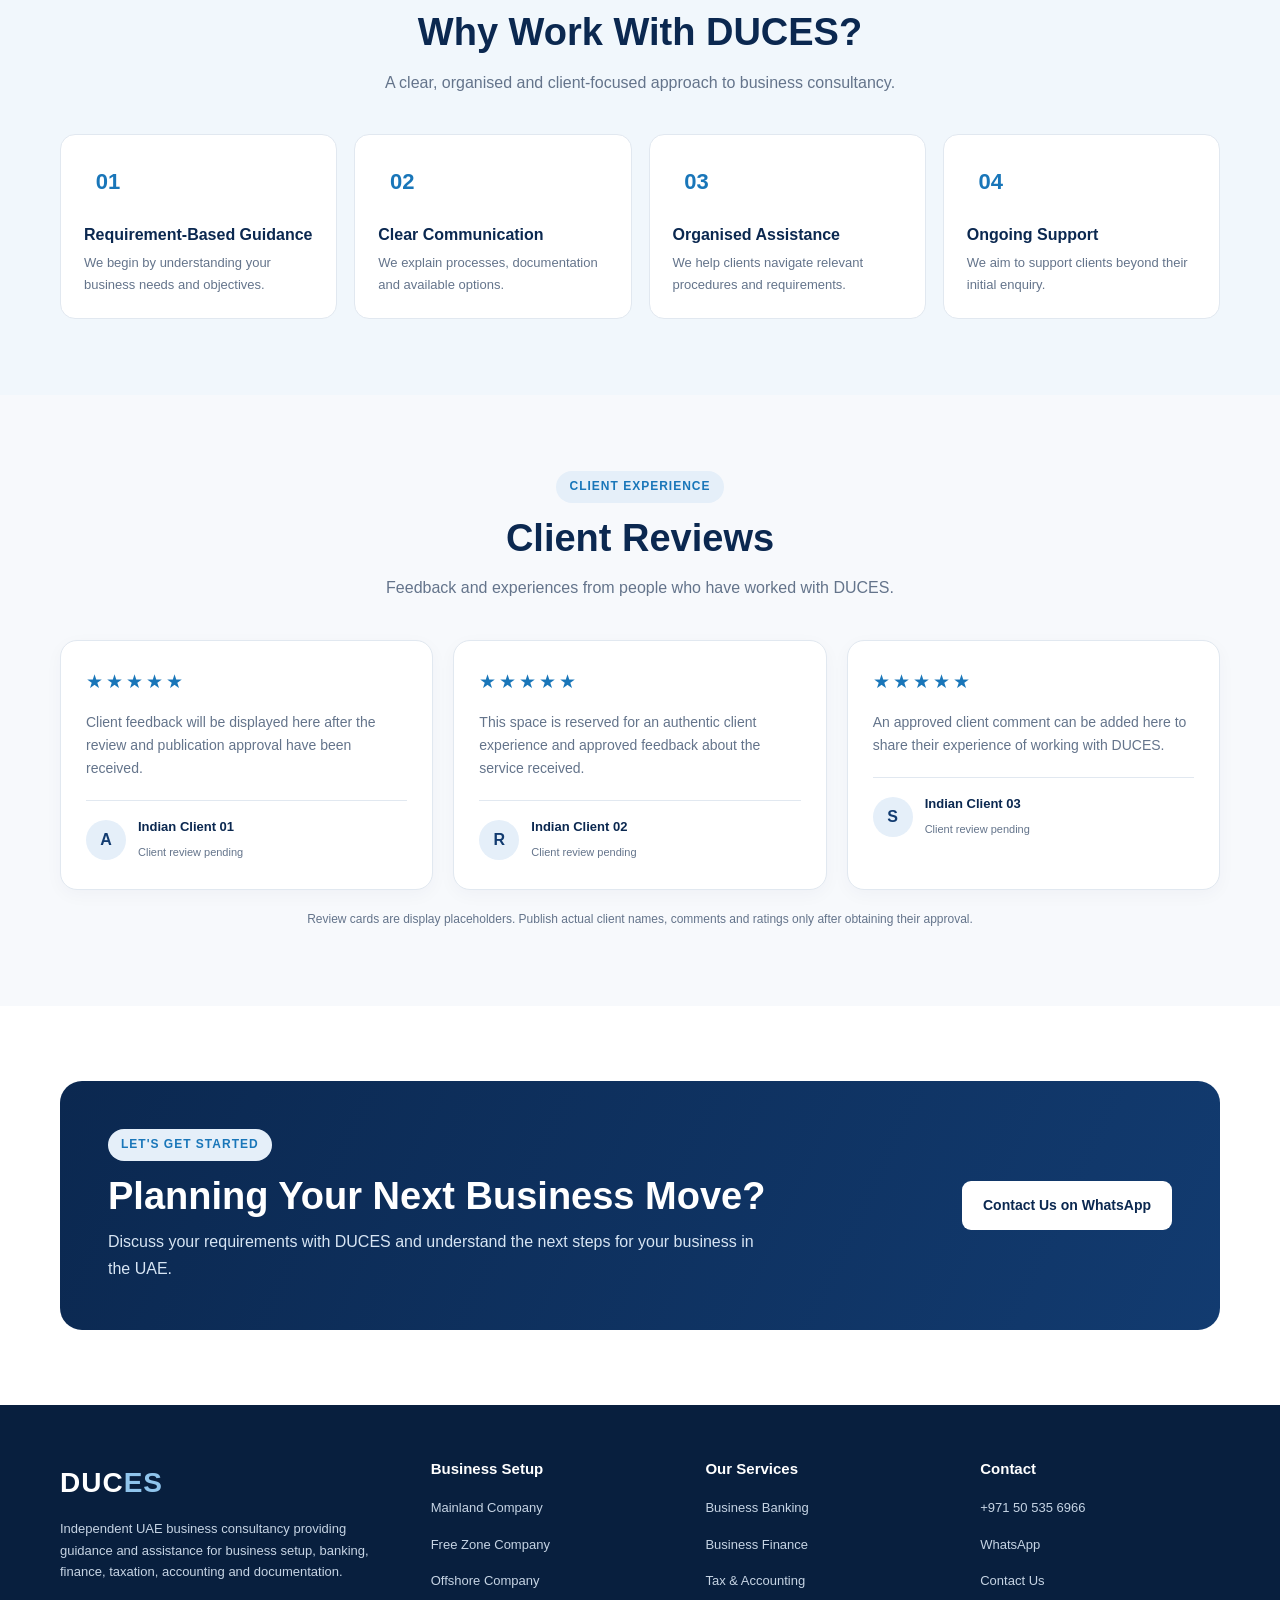
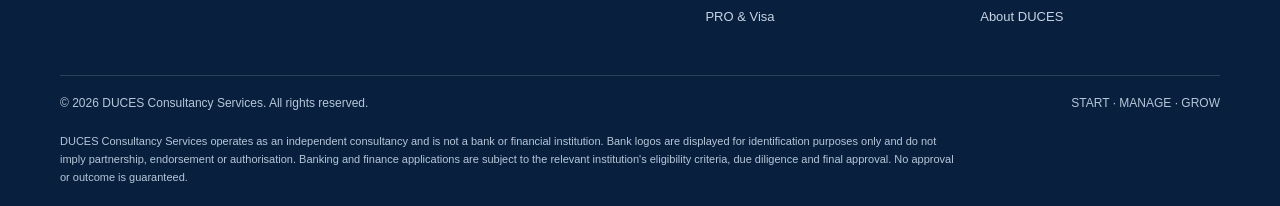
==== commit cbbf5834: "Update print statement from 'Hello' to 'Goodbye'" ====
--- a/index.html
+++ b/index.html
@@ -2,1301 +2,1295 @@
 <!DOCTYPE html>
 <html lang="en">
 <head>
-<meta charset="UTF-8">
-<meta name="viewport" content="width=device-width, initial-scale=1">
-
-<title>DUCES Consultancy Services | UAE Business Consultancy</title>
-<meta name="description" content="DUCES Consultancy Services supports UAE entrepreneurs and businesses with company formation, banking, finance, taxation, accounting and PRO services.">
-<meta name="theme-color" content="#123B70">
-
-<link rel="stylesheet" href="css/style.css">
-<script src="js/script.js" defer></script>
-
-<style>
-:root {
-  --royal:#123B70;
-  --navy:#0B2850;
-  --ocean:#1976B9;
-  --charcoal:#263445;
-  --grey:#64748B;
-  --white:#FFFFFF;
-  --border:#E5EBF1;
-
-  /* No yellow or gold */
-  --soft-blue:#E2EFFB;
-  --soft-lavender:#EAE5F4;
-  --soft-peach:#F2E4D5;
-  --soft-rose:#F5E5E8;
-  --soft-silver:#EDF2F7;
-  --soft-cloud:#F8FAFC;
-  --soft-pink:#F1E7F0;
-  --soft-sky:#E5EDF7;
-}
-
-html {scroll-behavior:smooth;}
-section[id] {scroll-margin-top:90px;}
-
-/* COMMON */
-.home-container {
-  width:min(1160px,92%);
-  margin:auto;
-}
-.home-section {padding:72px 0;}
-.home-heading {
-  max-width:850px;
-  text-align:center;
-  margin:0 auto 38px;
-}
-.home-heading h2 {
-  color:var(--royal);
-  font-size:clamp(27px,3vw,37px);
-  line-height:1.25;
-  margin:0 0 13px;
-}
-.home-heading p {
-  color:var(--grey);
-  line-height:1.8;
-  margin:0;
-}
-.home-eyebrow {
-  display:inline-block;
-  color:var(--ocean);
-  font-size:12px;
-  font-weight:800;
-  letter-spacing:1.5px;
-  text-transform:uppercase;
-  margin-bottom:12px;
-}
-
-/* HERO */
-.home-hero {
-  padding:90px 0;
-  color:var(--white);
-  background:
-    radial-gradient(circle at 85% 20%,rgba(25,118,185,.3),transparent 32%),
-    linear-gradient(120deg,var(--navy),var(--royal) 68%,var(--ocean));
-}
-.home-hero-grid {
-  display:grid;
-  grid-template-columns:1.3fr .7fr;
-  gap:40px;
-  align-items:center;
-}
-.home-hero .home-eyebrow {color:#C9DDF4;}
-.home-hero h1 {
-  color:var(--white);
-  max-width:780px;
-  font-size:clamp(37px,5.5vw,60px);
-  line-height:1.12;
-  margin:0 0 22px;
-}
-.home-hero h1 span {color:#C8DDF3;}
-.home-hero-copy {
-  max-width:700px;
-  color:#E7EEF8;
-  font-size:17px;
-  line-height:1.85;
-}
-.home-hero-actions {margin-top:27px;}
-.home-hero-actions .btn {margin:7px 9px 7px 0;}
-.home-hero-trust {
-  margin-top:24px;
-  color:#D8E3F1;
-  font-size:13px;
-  line-height:1.8;
-}
-.home-hero-panel {
-  padding:30px;
-  border:1px solid rgba(255,255,255,.22);
-  border-radius:15px;
-  background:rgba(255,255,255,.09);
-}
-.home-hero-panel h3 {
-  color:var(--white);
-  margin:0 0 16px;
-  font-size:22px;
-}
-.home-hero-panel ul {padding-left:19px;margin:0;}
-.home-hero-panel li {
-  color:var(--white);
-  line-height:1.8;
-  margin:9px 0;
-}
-
-/* CUSTOMER COUNT */
-.home-stats {
-  background:var(--soft-silver);
-  padding:27px 0;
-}
-.home-stats-grid {
-  display:grid;
-  grid-template-columns:repeat(3,1fr);
-  gap:20px;
-  text-align:center;
-}
-.home-stat strong {
-  display:block;
-  color:var(--royal);
-  font-size:30px;
-  font-weight:800;
-}
-.home-stat span {
-  color:var(--grey);
-  font-size:13px;
-}
-
-/* NEW WORK PROFILE */
-.home-work-profile {
-  background:var(--soft-blue);
-}
-.home-work-grid {
-  display:grid;
-  grid-template-columns:1fr 1fr;
-  gap:38px;
-  align-items:center;
-}
-.home-work-copy h2 {
-  color:var(--royal);
-  font-size:clamp(29px,3vw,39px);
-  line-height:1.25;
-  margin:0 0 17px;
-}
-.home-work-copy p {
-  color:var(--charcoal);
-  line-height:1.85;
-  margin:0 0 15px;
-}
-.home-work-panel {
-  padding:30px;
-  border-radius:14px;
-  background:var(--white);
-  border:1px solid rgba(18,59,112,.10);
-  box-shadow:0 8px 25px rgba(18,59,112,.06);
-}
-.home-work-panel h3 {
-  color:var(--royal);
-  margin:0 0 16px;
-}
-.home-work-item {
-  padding:13px 0;
-  border-bottom:1px solid var(--border);
-  color:var(--charcoal);
-  line-height:1.7;
-}
-.home-work-item:last-child {border-bottom:0;}
-.home-work-item strong {color:var(--royal);}
-
-/* SERVICES */
-.home-services {background:var(--soft-cloud);}
-.home-service-grid {
-  display:grid;
-  grid-template-columns:repeat(3,minmax(0,1fr));
-  gap:22px;
-}
-.home-service-card {
-  display:flex;
-  flex-direction:column;
-  min-height:310px;
-  padding:27px;
-  border:1px solid rgba(18,59,112,.10);
-  border-radius:13px;
-  box-shadow:0 5px 18px rgba(18,59,112,.05);
-  transition:transform .25s ease,box-shadow .25s ease;
-}
-.home-service-card:hover {
-  transform:translateY(-5px);
-  border-color:var(--ocean);
-  box-shadow:0 13px 30px rgba(18,59,112,.11);
-}
-.home-service-card h3 {
-  color:var(--royal);
-  font-size:21px;
-  margin:0 0 12px;
-}
-.home-service-card p {
-  color:var(--charcoal);
-  line-height:1.75;
-  margin:0 0 15px;
-}
-.home-service-card ul {
-  padding-left:19px;
-  margin:0 0 20px;
-}
-.home-service-card li {
-  color:var(--charcoal);
-  line-height:1.7;
-  margin:6px 0;
-}
-.home-service-card a {
-  color:var(--royal);
-  font-weight:800;
-  text-decoration:none;
-  margin-top:auto;
-}
-.home-service-card a:hover {color:var(--ocean);}
-.home-service-label {
-  display:inline-block;
-  width:fit-content;
-  padding:6px 10px;
-  margin-bottom:15px;
-  border-radius:5px;
-  background:rgba(255,255,255,.75);
-  color:var(--royal);
-  font-size:11px;
-  font-weight:800;
-  letter-spacing:.6px;
-  text-transform:uppercase;
-}
-.service-setup {background:#E5EAF7;}
-.service-banking {background:#F4E6D7;}
-.service-loans {background:#EAE5F4;}
-.service-tax {background:#F5E5E8;}
-.service-pro {background:#E2EFFB;}
-.service-support {background:#EDF2F7;}
-
-/* BUSINESS SETUP */
-.home-setup {background:var(--soft-lavender);}
-.home-option-grid {
-  display:grid;
-  grid-template-columns:repeat(3,minmax(0,1fr));
-  gap:20px;
-}
-.home-option-card {
-  padding:25px;
-  background:var(--white);
-  border:1px solid rgba(18,59,112,.10);
-  border-radius:11px;
-  box-shadow:0 4px 15px rgba(18,59,112,.04);
-}
-.home-option-card h3 {
-  color:var(--royal);
-  margin:0 0 10px;
-}
-.home-option-card p {
-  color:var(--charcoal);
-  line-height:1.75;
-  margin:0;
-}
-.home-option-card a {
-  display:inline-block;
-  margin-top:14px;
-  color:var(--royal);
-  font-weight:800;
-  text-decoration:none;
-}
-
-/* BANK LOGOS */
-.home-banks {background:var(--soft-peach);}
-.home-bank-grid {
-  display:grid;
-  grid-template-columns:repeat(3,minmax(0,1fr));
-  gap:20px;
-}
-.home-bank-card {
-  min-height:145px;
-  padding:20px;
-  display:flex;
-  flex-direction:column;
-  align-items:center;
-  justify-content:center;
-  gap:13px;
-  background:var(--white);
-  border:1px solid rgba(18,59,112,.10);
-  border-radius:12px;
-  box-shadow:0 4px 15px rgba(18,59,112,.04);
-  text-align:center;
-}
-.home-bank-logo {
-  width:145px;
-  height:65px;
-  object-fit:contain;
-  display:block;
-}
-.home-bank-name {
-  color:var(--royal);
-  font-size:14px;
-  font-weight:800;
-}
-.home-bank-note {
-  max-width:850px;
-  margin:25px auto 0;
-  color:var(--grey);
-  font-size:13px;
-  line-height:1.75;
-  text-align:center;
-}
-
-/* WHY DUCES */
-.home-why {background:var(--soft-rose);}
-.home-why-grid {
-  display:grid;
-  grid-template-columns:repeat(3,minmax(0,1fr));
-  gap:20px;
-}
-.home-why-card {
-  padding:25px;
-  background:var(--white);
-  border:1px solid rgba(18,59,112,.10);
-  border-radius:11px;
-}
-.home-why-card h3 {
-  color:var(--royal);
-  margin:0 0 11px;
-  font-size:19px;
-}
-.home-why-card p {
-  color:var(--charcoal);
-  line-height:1.75;
-  margin:0;
-}
-
-/* PROCESS */
-.home-process {background:var(--soft-sky);}
-.home-process-grid {
-  display:grid;
-  grid-template-columns:repeat(4,minmax(0,1fr));
-  gap:17px;
-}
-.home-process-card {
-  padding:24px;
-  background:var(--white);
-  border:1px solid rgba(18,59,112,.10);
-  border-radius:11px;
-}
-.home-process-number {
-  width:42px;
-  height:42px;
-  display:flex;
-  align-items:center;
-  justify-content:center;
-  margin-bottom:15px;
-  border-radius:50%;
-  background:var(--royal);
-  color:var(--white);
-  font-weight:800;
-}
-.home-process-card h3 {
-  color:var(--royal);
-  font-size:18px;
-  margin:0 0 10px;
-}
-.home-process-card p {
-  color:var(--charcoal);
-  line-height:1.7;
-  margin:0;
-}
-
-/* CLIENT APPRAISALS */
-.home-appraisals {background:var(--soft-cloud);}
-.home-review-grid {
-  display:grid;
-  grid-template-columns:repeat(3,minmax(0,1fr));
-  gap:20px;
-}
-.home-review-card {
-  padding:26px;
-  background:var(--white);
-  border:1px solid var(--border);
-  border-radius:12px;
-  box-shadow:0 5px 18px rgba(18,59,112,.04);
-}
-.home-stars {
-  color:#1976B9;
-  font-size:22px;
-  letter-spacing:3px;
-  margin-bottom:13px;
-}
-.home-review-card h3 {
-  color:var(--royal);
-  margin:0 0 5px;
-  font-size:18px;
-}
-.home-review-location {
-  color:var(--grey);
-  font-size:12px;
-  margin-bottom:14px;
-}
-.home-review-card p {
-  color:var(--charcoal);
-  line-height:1.75;
-  margin:0;
-}
-.home-review-tag {
-  display:inline-block;
-  margin-top:17px;
-  padding:5px 9px;
-  background:var(--soft-blue);
-  color:var(--royal);
-  border-radius:5px;
-  font-size:11px;
-  font-weight:800;
-}
-.home-review-disclaimer {
-  max-width:850px;
-  margin:25px auto 0;
-  color:var(--grey);
-  font-size:12px;
-  line-height:1.7;
-  text-align:center;
-}
-
-/* FAQ */
-.home-faq {background:var(--soft-lavender);}
-.home-faq-list {
-  max-width:900px;
-  margin:auto;
-}
-.home-faq-list details {
-  padding:19px 21px;
-  margin:12px 0;
-  border:1px solid var(--border);
-  border-radius:9px;
-  background:var(--white);
-}
-.home-faq-list summary {
-  color:var(--royal);
-  font-weight:800;
-  line-height:1.6;
-  cursor:pointer;
-}
-.home-faq-list details p {
-  margin:12px 0 0;
-  color:var(--charcoal);
-  line-height:1.75;
-}
-
-/* CTA */
-.home-cta {
-  padding:75px 0;
-  text-align:center;
-  color:var(--white);
-  background:linear-gradient(120deg,var(--navy),var(--royal));
-}
-.home-cta h2 {
-  color:var(--white);
-  font-size:clamp(27px,3vw,38px);
-  margin:0 0 15px;
-}
-.home-cta p {
-  max-width:730px;
-  margin:0 auto 25px;
-  color:#E5EDF7;
-  line-height:1.8;
-}
-.home-cta .btn {margin:6px 8px;}
-
-/* RESPONSIVE */
-@media(max-width:900px) {
-  .home-hero-grid {grid-template-columns:1fr;}
-  .home-service-grid,
-  .home-why-grid,
-  .home-review-grid {grid-template-columns:repeat(2,minmax(0,1fr));}
-  .home-process-grid {grid-template-columns:repeat(2,minmax(0,1fr));}
-}
-@media(max-width:650px) {
-  .home-section {padding:50px 0;}
-  .home-hero {padding:58px 0;}
-  .home-hero-copy {font-size:15px;}
-  .home-hero-actions .btn,
-  .home-cta .btn {
-    display:block;
-    text-align:center;
-    margin:10px 0;
-  }
-  .home-stats-grid {grid-template-columns:1fr;}
-  .home-work-grid,
-  .home-service-grid,
-  .home-option-grid,
-  .home-bank-grid,
-  .home-why-grid,
-  .home-process-grid,
-  .home-review-grid {grid-template-columns:1fr;}
-  .home-service-card {min-height:auto;}
-}
-</style>
+  <meta charset="UTF-8">
+  <meta name="viewport" content="width=device-width, initial-scale=1.0">
+  <meta name="description" content="DUCES Consultancy Services provides UAE business setup, business banking consultancy, business finance guidance, taxation, accounting and PRO support.">
+  <title>DUCES Consultancy Services | UAE Business Consultancy</title>
+
+  <style>
+    :root {
+      --navy: #0B2850;
+      --royal: #123B70;
+      --blue: #1976B9;
+      --ice: #F1F7FC;
+      --pale-blue: #E5EFF9;
+      --lavender: #F0EDF8;
+      --slate: #EDF1F6;
+      --white: #FFFFFF;
+      --charcoal: #263445;
+      --muted: #64748B;
+      --border: #E1E8F0;
+      --shadow: 0 12px 35px rgba(11, 40, 80, .08);
+      --radius: 18px;
+    }
+
+    * { box-sizing: border-box; margin: 0; padding: 0; }
+
+    html { scroll-behavior: smooth; }
+
+    body {
+      font-family: Arial, Helvetica, sans-serif;
+      color: var(--charcoal);
+      background: var(--white);
+      line-height: 1.65;
+    }
+
+    a { text-decoration: none; color: inherit; }
+
+    button { font: inherit; }
+
+    .container {
+      width: min(1160px, 92%);
+      margin: auto;
+    }
+
+    .section { padding: 76px 0; }
+
+    .section-heading {
+      max-width: 720px;
+      margin: 0 auto 38px;
+      text-align: center;
+    }
+
+    .eyebrow {
+      display: inline-block;
+      color: var(--blue);
+      background: var(--pale-blue);
+      padding: 6px 13px;
+      border-radius: 30px;
+      font-size: 12px;
+      font-weight: 700;
+      letter-spacing: 1px;
+      text-transform: uppercase;
+      margin-bottom: 13px;
+    }
+
+    h1, h2, h3 { line-height: 1.2; }
+
+    h2 {
+      font-size: clamp(28px, 4vw, 38px);
+      color: var(--navy);
+      margin-bottom: 14px;
+    }
+
+    .section-heading p {
+      color: var(--muted);
+      font-size: 16px;
+    }
+
+    /* Header */
+
+    .topbar {
+      background: var(--navy);
+      color: var(--white);
+      font-size: 13px;
+      padding: 8px 0;
+    }
+
+    .topbar-inner {
+      display: flex;
+      justify-content: space-between;
+      gap: 15px;
+      flex-wrap: wrap;
+    }
+
+    header {
+      position: sticky;
+      top: 0;
+      z-index: 1000;
+      background: rgba(255,255,255,.97);
+      border-bottom: 1px solid var(--border);
+      backdrop-filter: blur(12px);
+    }
+
+    .navbar {
+      min-height: 78px;
+      display: flex;
+      align-items: center;
+      justify-content: space-between;
+      gap: 24px;
+    }
+
+    .brand {
+      color: var(--navy);
+      font-size: 29px;
+      font-weight: 900;
+      letter-spacing: 1px;
+      line-height: 1;
+    }
+
+    .brand span { color: var(--blue); }
+
+    .brand small {
+      display: block;
+      color: var(--muted);
+      font-size: 9px;
+      letter-spacing: 2px;
+      margin-top: 7px;
+      font-weight: 700;
+    }
+
+    .nav-links {
+      display: flex;
+      align-items: center;
+      gap: 23px;
+      list-style: none;
+      font-size: 13px;
+      font-weight: 700;
+      color: var(--navy);
+    }
+
+    .nav-links a:hover { color: var(--blue); }
+
+    .dropdown { position: relative; }
+
+    .dropdown-menu {
+      display: none;
+      position: absolute;
+      top: 100%;
+      left: 0;
+      min-width: 205px;
+      padding: 10px;
+      background: var(--white);
+      border: 1px solid var(--border);
+      border-radius: 12px;
+      box-shadow: var(--shadow);
+    }
+
+    .dropdown:hover .dropdown-menu,
+    .dropdown:focus-within .dropdown-menu {
+      display: block;
+    }
+
+    .dropdown-menu a {
+      display: block;
+      padding: 10px 12px;
+      border-radius: 7px;
+    }
+
+    .dropdown-menu a:hover { background: var(--ice); }
+
+    .nav-cta {
+      background: var(--royal);
+      color: var(--white) !important;
+      padding: 11px 17px;
+      border-radius: 8px;
+    }
+
+    .nav-cta:hover { background: var(--blue); }
+
+    .menu-toggle {
+      display: none;
+      background: var(--ice);
+      color: var(--navy);
+      border: 1px solid var(--border);
+      border-radius: 8px;
+      padding: 8px 12px;
+      cursor: pointer;
+    }
+
+    /* Hero */
+
+    .hero {
+      background:
+        radial-gradient(circle at 85% 15%, rgba(25,118,185,.13), transparent 30%),
+        linear-gradient(120deg, #F1F7FC 0%, #FFFFFF 58%, #EDF2FA 100%);
+      padding: 86px 0 76px;
+      overflow: hidden;
+    }
+
+    .hero-grid {
+      display: grid;
+      grid-template-columns: 1.2fr .8fr;
+      align-items: center;
+      gap: 55px;
+    }
+
+    .hero h1 {
+      color: var(--navy);
+      font-size: clamp(38px, 5.4vw, 60px);
+      letter-spacing: -1.5px;
+      margin-bottom: 22px;
+    }
+
+    .hero h1 span { color: var(--blue); }
+
+    .hero-copy {
+      color: var(--muted);
+      max-width: 620px;
+      font-size: 17px;
+      margin-bottom: 28px;
+    }
+
+    .hero-actions {
+      display: flex;
+      flex-wrap: wrap;
+      gap: 13px;
+    }
+
+    .btn {
+      display: inline-flex;
+      align-items: center;
+      justify-content: center;
+      padding: 13px 21px;
+      border-radius: 9px;
+      font-size: 14px;
+      font-weight: 700;
+      transition: .2s ease;
+    }
+
+    .btn-primary {
+      background: var(--royal);
+      color: var(--white);
+    }
+
+    .btn-primary:hover { background: var(--blue); }
+
+    .btn-outline {
+      border: 1px solid var(--royal);
+      color: var(--royal);
+      background: var(--white);
+    }
+
+    .btn-outline:hover { background: var(--ice); }
+
+    .hero-panel {
+      background: var(--white);
+      border: 1px solid var(--border);
+      border-radius: 24px;
+      padding: 30px;
+      box-shadow: var(--shadow);
+      position: relative;
+    }
+
+    .hero-panel-top {
+      background: var(--navy);
+      color: var(--white);
+      border-radius: 15px;
+      padding: 25px;
+      margin-bottom: 17px;
+    }
+
+    .hero-panel-top small {
+      color: #D6E6F7;
+      letter-spacing: 1.5px;
+      font-weight: 700;
+    }
+
+    .hero-panel-top h3 {
+      font-size: 25px;
+      margin-top: 9px;
+    }
+
+    .hero-feature {
+      display: flex;
+      gap: 13px;
+      align-items: center;
+      padding: 13px 5px;
+      border-bottom: 1px solid var(--border);
+    }
+
+    .hero-feature:last-child { border: 0; }
+
+    .feature-icon {
+      width: 40px;
+      height: 40px;
+      flex-shrink: 0;
+      border-radius: 11px;
+      display: grid;
+      place-items: center;
+      background: var(--pale-blue);
+      color: var(--royal);
+      font-weight: 800;
+    }
+
+    .hero-feature strong {
+      display: block;
+      color: var(--navy);
+      font-size: 14px;
+    }
+
+    .hero-feature small {
+      color: var(--muted);
+      font-size: 12px;
+    }
+
+    /* Trust strip */
+
+    .trust-strip {
+      background: var(--navy);
+      color: var(--white);
+      padding: 24px 0;
+    }
+
+    .trust-grid {
+      display: grid;
+      grid-template-columns: repeat(3, 1fr);
+      gap: 20px;
+      text-align: center;
+    }
+
+    .trust-item strong {
+      display: block;
+      font-size: 29px;
+      line-height: 1.2;
+    }
+
+    .trust-item span {
+      color: #D5E4F4;
+      font-size: 13px;
+    }
+
+    /* Company profile */
+
+    .profile-grid {
+      display: grid;
+      grid-template-columns: 1fr 1fr;
+      align-items: center;
+      gap: 55px;
+    }
+
+    .profile-panel {
+      background: var(--ice);
+      border: 1px solid var(--border);
+      border-radius: 22px;
+      padding: 34px;
+    }
+
+    .profile-panel h3 {
+      color: var(--navy);
+      font-size: 23px;
+      margin-bottom: 14px;
+    }
+
+    .profile-panel p { color: var(--muted); }
+
+    .profile-points {
+      display: grid;
+      grid-template-columns: 1fr 1fr;
+      gap: 12px;
+      margin-top: 22px;
+    }
+
+    .profile-point {
+      background: var(--white);
+      padding: 15px;
+      border: 1px solid var(--border);
+      border-radius: 12px;
+      color: var(--navy);
+      font-size: 13px;
+      font-weight: 700;
+    }
+
+    .profile-content p {
+      color: var(--muted);
+      margin-bottom: 16px;
+    }
+
+    /* Services */
+
+    .services-section { background: #F7F9FC; }
+
+    .services-grid {
+      display: grid;
+      grid-template-columns: repeat(3, 1fr);
+      gap: 20px;
+    }
+
+    .service-card {
+      background: var(--white);
+      border: 1px solid var(--border);
+      border-radius: var(--radius);
+      padding: 26px;
+      box-shadow: 0 5px 18px rgba(11,40,80,.035);
+      transition: transform .2s, box-shadow .2s;
+    }
+
+    .service-card:hover {
+      transform: translateY(-5px);
+      box-shadow: var(--shadow);
+    }
+
+    .service-card:nth-child(3n+2) { background: #F4F2FA; }
+    .service-card:nth-child(3n+3) { background: #EFF5FA; }
+
+    .service-icon {
+      width: 48px;
+      height: 48px;
+      border-radius: 13px;
+      display: grid;
+      place-items: center;
+      background: var(--white);
+      color: var(--blue);
+      font-size: 22px;
+      font-weight: 800;
+      margin-bottom: 19px;
+    }
+
+    .service-card h3 {
+      color: var(--navy);
+      font-size: 19px;
+      margin-bottom: 11px;
+    }
+
+    .service-card p {
+      color: var(--muted);
+      font-size: 14px;
+      min-height: 68px;
+      margin-bottom: 18px;
+    }
+
+    .service-link {
+      color: var(--blue);
+      font-size: 13px;
+      font-weight: 800;
+    }
+
+    .service-link:hover { color: var(--navy); }
+
+    /* Banks */
+
+    .banks-section { background: var(--white); }
+
+    .banks-grid {
+      display: grid;
+      grid-template-columns: repeat(3, 1fr);
+      gap: 16px;
+    }
+
+    .bank-card {
+      min-height: 112px;
+      border: 1px solid var(--border);
+      border-radius: 14px;
+      background: var(--white);
+      display: flex;
+      align-items: center;
+      justify-content: center;
+      gap: 15px;
+      padding: 18px;
+      transition: .2s ease;
+    }
+
+    .bank-card:hover {
+      border-color: #A9C6E2;
+      background: var(--ice);
+    }
+
+    .bank-card img {
+      width: 48px;
+      height: 48px;
+      object-fit: contain;
+      flex-shrink: 0;
+    }
+
+    .bank-card span {
+      color: var(--navy);
+      font-size: 14px;
+      font-weight: 700;
+    }
+
+    /* Why DUCES */
+
+    .why-section { background: var(--ice); }
+
+    .why-grid {
+      display: grid;
+      grid-template-columns: repeat(4, 1fr);
+      gap: 17px;
+    }
+
+    .why-card {
+      background: var(--white);
+      border: 1px solid var(--border);
+      border-radius: 15px;
+      padding: 23px;
+    }
+
+    .why-card h3 {
+      color: var(--navy);
+      font-size: 16px;
+      margin: 12px 0 8px;
+    }
+
+    .why-card p {
+      color: var(--muted);
+      font-size: 13px;
+    }
+
+    /* Reviews */
+
+    .reviews-section { background: #F7F9FC; }
+
+    .reviews-grid {
+      display: grid;
+      grid-template-columns: repeat(3, 1fr);
+      gap: 20px;
+    }
+
+    .review-card {
+      background: var(--white);
+      border: 1px solid var(--border);
+      border-radius: 17px;
+      padding: 25px;
+      box-shadow: 0 5px 18px rgba(11,40,80,.035);
+    }
+
+    .stars {
+      color: #1976B9;
+      letter-spacing: 3px;
+      font-size: 19px;
+      margin-bottom: 14px;
+    }
+
+    .review-card p {
+      color: var(--muted);
+      font-size: 14px;
+      margin-bottom: 20px;
+    }
+
+    .review-person {
+      display: flex;
+      align-items: center;
+      gap: 12px;
+      border-top: 1px solid var(--border);
+      padding-top: 15px;
+    }
+
+    .review-avatar {
+      width: 40px;
+      height: 40px;
+      border-radius: 50%;
+      background: var(--pale-blue);
+      display: grid;
+      place-items: center;
+      color: var(--royal);
+      font-weight: 800;
+    }
+
+    .review-person strong {
+      display: block;
+      color: var(--navy);
+      font-size: 13px;
+    }
+
+    .review-person small {
+      color: var(--muted);
+      font-size: 11px;
+    }
+
+    .review-note {
+      text-align: center;
+      color: var(--muted);
+      font-size: 12px;
+      margin-top: 20px;
+    }
+
+    /* CTA */
+
+    .cta-section { padding: 75px 0; }
+
+    .cta-panel {
+      background: linear-gradient(115deg, var(--navy), var(--royal));
+      color: var(--white);
+      padding: 48px;
+      border-radius: 22px;
+      display: flex;
+      justify-content: space-between;
+      align-items: center;
+      gap: 30px;
+    }
+
+    .cta-panel h2 {
+      color: var(--white);
+      margin-bottom: 10px;
+    }
+
+    .cta-panel p {
+      color: #D7E5F4;
+      max-width: 650px;
+    }
+
+    .cta-panel .btn {
+      background: var(--white);
+      color: var(--navy);
+      white-space: nowrap;
+    }
+
+    /* Footer */
+
+    footer {
+      background: #081F3E;
+      color: var(--white);
+      padding: 55px 0 20px;
+    }
+
+    .footer-grid {
+      display: grid;
+      grid-template-columns: 1.4fr 1fr 1fr 1fr;
+      gap: 35px;
+      padding-bottom: 35px;
+    }
+
+    .footer-brand {
+      font-size: 28px;
+      font-weight: 900;
+      letter-spacing: 1px;
+      margin-bottom: 12px;
+    }
+
+    .footer-brand span { color: #8FC4EC; }
+
+    footer p, footer a {
+      color: #C6D4E4;
+      font-size: 13px;
+    }
+
+    footer h3 {
+      font-size: 15px;
+      margin-bottom: 16px;
+    }
+
+    .footer-links {
+      list-style: none;
+    }
+
+    .footer-links li { margin-bottom: 10px; }
+
+    footer a:hover { color: var(--white); }
+
+    .footer-bottom {
+      border-top: 1px solid rgba(255,255,255,.15);
+      padding-top: 18px;
+      display: flex;
+      justify-content: space-between;
+      gap: 15px;
+      flex-wrap: wrap;
+      color: #B6C7D9;
+      font-size: 12px;
+    }
+
+    .disclaimer {
+      margin-top: 18px;
+      color: #B6C7D9;
+      font-size: 11px;
+      max-width: 900px;
+    }
+
+    /* WhatsApp */
+
+    .whatsapp {
+      position: fixed;
+      right: 22px;
+      bottom: 22px;
+      z-index: 999;
+      background: var(--royal);
+      color: var(--white);
+      padding: 13px 18px;
+      border-radius: 50px;
+      box-shadow: var(--shadow);
+      font-size: 13px;
+      font-weight: 700;
+    }
+
+    .whatsapp:hover { background: var(--blue); }
+
+    /* Responsive */
+
+    @media (max-width: 950px) {
+      .nav-links { gap: 13px; font-size: 12px; }
+      .hero-grid { gap: 30px; }
+      .services-grid { grid-template-columns: repeat(2, 1fr); }
+      .why-grid { grid-template-columns: repeat(2, 1fr); }
+      .footer-grid { grid-template-columns: repeat(2, 1fr); }
+    }
+
+    @media (max-width: 720px) {
+      .topbar-inner { justify-content: center; text-align: center; }
+      .navbar { min-height: 70px; }
+      .menu-toggle { display: block; }
+
+      .nav-links {
+        display: none;
+        position: absolute;
+        top: 70px;
+        left: 0;
+        right: 0;
+        background: var(--white);
+        border-bottom: 1px solid var(--border);
+        padding: 18px 5%;
+        flex-direction: column;
+        align-items: stretch;
+        gap: 5px;
+      }
+
+      .nav-links.active { display: flex; }
+
+      .nav-links > li > a {
+        display: block;
+        padding: 10px;
+      }
+
+      .dropdown-menu {
+        position: static;
+        display: block;
+        box-shadow: none;
+        border: 0;
+        padding: 0 0 0 15px;
+      }
+
+      .hero { padding: 58px 0; }
+      .hero-grid, .profile-grid { grid-template-columns: 1fr; }
+      .hero-panel { max-width: 520px; }
+      .trust-grid { grid-template-columns: 1fr; gap: 22px; }
+      .banks-grid { grid-template-columns: repeat(2, 1fr); }
+      .reviews-grid { grid-template-columns: 1fr; }
+      .cta-panel { padding: 32px 25px; flex-direction: column; align-items: flex-start; }
+    }
+
+    @media (max-width: 480px) {
+      .services-grid, .why-grid, .footer-grid { grid-template-columns: 1fr; }
+      .banks-grid { grid-template-columns: 1fr; }
+      .profile-points { grid-template-columns: 1fr; }
+      .hero h1 { font-size: 39px; }
+      .whatsapp { right: 12px; bottom: 12px; }
+    }
+  </style>
 </head>
 
 <body>
 
-<!-- TOP BAR -->
-<div class="top-bar">
-  <div class="container">
-    <span>START • MANAGE • GROW</span>
-    <a href="tel:+971505356966">+971 50 535 6966</a>
+  <div class="topbar">
+    <div class="container topbar-inner">
+      <span>UAE Business Consultancy</span>
+      <span>Call: +971 50 535 6966 &nbsp; | &nbsp; Dubai, UAE</span>
+    </div>
   </div>
-</div>
-
-<!-- HEADER -->
-<header class="site-header">
-  <div class="container nav-container">
-
-    <a class="site-logo" href="index.html">DUC<span>ES</span></a>
-
-    <button class="menu-toggle" id="menuToggle"
-      aria-label="Open menu" aria-expanded="false">☰</button>
-
-    <nav>
-      <ul class="nav-menu" id="navMenu">
-
+
+  <header>
+    <div class="container navbar">
+      <a href="index.html" class="brand">
+        DUC<span>ES</span>
+        <small>START · MANAGE · GROW</small>
+      </a>
+
+      <button class="menu-toggle" id="menuToggle" aria-label="Toggle navigation" aria-expanded="false">
+        ☰ Menu
+      </button>
+
+      <ul class="nav-links" id="navLinks">
         <li><a href="index.html">Home</a></li>
 
         <li class="dropdown">
           <a href="company-formation.html">Business Setup ▾</a>
-          <ul class="dropdown-menu">
-            <li><a href="company-formation.html#mainland">Mainland</a></li>
-            <li><a href="company-formation.html#free-zone">Free Zone</a></li>
-            <li><a href="company-formation.html#offshore">Offshore</a></li>
-          </ul>
+          <div class="dropdown-menu">
+            <a href="company-formation.html#mainland">Mainland Company</a>
+            <a href="company-formation.html#freezone">Free Zone Company</a>
+            <a href="company-formation.html#offshore">Offshore Company</a>
+          </div>
         </li>
 
         <li><a href="business-banking.html">Business Banking</a></li>
-        <li><a href="business-loan.html">Business Loans</a></li>
+        <li><a href="business-loan.html">Business Finance</a></li>
         <li><a href="taxation-accounting.html">Tax & Accounting</a></li>
-        <li><a href="pro-visa-services.html">PRO & VISA</a></li>
-        <li><a href="about.html">About Us</a></li>
-        <li><a href="resources.html">Resources</a></li>
-        <li><a href="contact.html">Contact</a></li>
-
-      </ul>
-    </nav>
-  </div>
-</header>
-
-<main>
-
-<!-- HERO -->
-<section class="home-hero">
-  <div class="home-container home-hero-grid">
-
-    <div>
-      <span class="home-eyebrow">DUCES CONSULTANCY SERVICES</span>
-
-      <h1>
-        Your Business Journey in the UAE.
-        <span>We Help You Move Forward.</span>
-      </h1>
-
-      <p class="home-hero-copy">
-        From company formation and business banking to finance
-        assistance, taxation, accounting and government documentation,
-        DUCES provides consultancy and coordination support to
-        entrepreneurs, investors and established businesses.
-      </p>
-
-      <div class="home-hero-actions">
-        <a class="btn btn-primary" href="contact.html">
-          Request Consultation
-        </a>
-
-        <a class="btn btn-outline" href="#our-services">
-          Explore Our Services
-        </a>
-      </div>
-
-      <div class="home-hero-trust">
-        BUSINESS SETUP • BANKING • FINANCE • TAXATION • PRO SERVICES
-      </div>
-    </div>
-
-    <div class="home-hero-panel">
-      <h3>From Setup to Business Support</h3>
-      <ul>
-        <li>Company formation and licence guidance</li>
-        <li>Business banking assistance</li>
-        <li>Business finance documentation support</li>
-        <li>VAT and corporate tax assistance</li>
-        <li>Accounting and bookkeeping</li>
-        <li>PRO, visa and document clearing</li>
+        <li><a href="pro-visa-services.html">PRO & Visa</a></li>
+        <li><a href="about.html">About</a></li>
+        <li><a href="contact.html" class="nav-cta">Contact Us</a></li>
       </ul>
     </div>
-
-  </div>
-</section>
-
-<!-- CUSTOMER COUNT -->
-<section class="home-stats">
-  <div class="home-container home-stats-grid">
-
-    <div class="home-stat">
-      <strong>500+</strong>
-      <span>Customers Served</span>
+  </header>
+
+  <main>
+
+    <!-- Hero -->
+
+    <section class="hero">
+      <div class="container hero-grid">
+
+        <div>
+          <span class="eyebrow">Your UAE Business Consultancy</span>
+          <h1>Move Your Business <span>Forward</span> in the UAE.</h1>
+
+          <p class="hero-copy">
+            From setting up your company to managing banking, finance,
+            taxation and business documentation, DUCES provides practical
+            consultancy support throughout your UAE business journey.
+          </p>
+
+          <div class="hero-actions">
+            <a href="contact.html" class="btn btn-primary">Talk to a Consultant</a>
+            <a href="company-formation.html" class="btn btn-outline">Explore Our Services</a>
+          </div>
+        </div>
+
+        <div class="hero-panel">
+          <div class="hero-panel-top">
+            <small>DUCES CONSULTANCY SERVICES</small>
+            <h3>Start. Manage. Grow.</h3>
+            <p>Practical support for your business journey in the UAE.</p>
+          </div>
+
+          <div class="hero-feature">
+            <div class="feature-icon">01</div>
+            <div>
+              <strong>Business Establishment</strong>
+              <small>Understand your company setup options.</small>
+            </div>
+          </div>
+
+          <div class="hero-feature">
+            <div class="feature-icon">02</div>
+            <div>
+              <strong>Banking & Finance Guidance</strong>
+              <small>Prepare for banking and finance applications.</small>
+            </div>
+          </div>
+
+          <div class="hero-feature">
+            <div class="feature-icon">03</div>
+            <div>
+              <strong>Tax & Business Support</strong>
+              <small>Support for ongoing business requirements.</small>
+            </div>
+          </div>
+        </div>
+
+      </div>
+    </section>
+
+    <!-- Trust numbers -->
+
+    <section class="trust-strip">
+      <div class="container trust-grid">
+        <div class="trust-item">
+          <strong>500+</strong>
+          <span>Customers Served</span>
+        </div>
+        <div class="trust-item">
+          <strong>UAE</strong>
+          <span>Business Consultancy Focus</span>
+        </div>
+        <div class="trust-item">
+          <strong>360°</strong>
+          <span>Business Support Approach</span>
+        </div>
+      </div>
+    </section>
+
+    <!-- Company profile -->
+
+    <section class="section">
+      <div class="container profile-grid">
+
+        <div class="profile-panel">
+          <span class="eyebrow">Company Profile</span>
+          <h3>DUCES Consultancy Services</h3>
+          <p>
+            An independent UAE business consultancy focused on helping
+            entrepreneurs, investors and established businesses navigate
+            essential business requirements.
+          </p>
+
+          <div class="profile-points">
+            <div class="profile-point">UAE Business Guidance</div>
+            <div class="profile-point">Practical Consultation</div>
+            <div class="profile-point">Business Documentation</div>
+            <div class="profile-point">Ongoing Assistance</div>
+          </div>
+        </div>
+
+        <div class="profile-content">
+          <span class="eyebrow">Who We Are</span>
+          <h2>A Practical Partner for Your Business Journey</h2>
+          <p>
+            DUCES works with business owners and entrepreneurs who need
+            guidance at different stages of operating a business in the UAE.
+          </p>
+          <p>
+            Our approach is based on understanding each client's requirements,
+            explaining available options and assisting with the relevant
+            processes and documentation.
+          </p>
+          <p>
+            Whether you are planning a new company, exploring business banking
+            options or managing ongoing compliance requirements, our aim is
+            to make the process clearer and more organised.
+          </p>
+          <a href="about.html" class="btn btn-primary">Know More About DUCES</a>
+        </div>
+
+      </div>
+    </section>
+
+    <!-- Services: no separate business activities section -->
+
+    <section class="section services-section" id="services">
+      <div class="container">
+
+        <div class="section-heading">
+          <span class="eyebrow">What We Do</span>
+          <h2>Our Consultancy Services</h2>
+          <p>
+            Explore our dedicated service areas and find the support
+            relevant to your business requirements.
+          </p>
+        </div>
+
+        <div class="services-grid">
+
+          <article class="service-card">
+            <div class="service-icon">01</div>
+            <h3>Business Setup & Company Formation</h3>
+            <p>
+              Guidance on UAE Mainland, Free Zone and Offshore company
+              formation options, licensing and establishment requirements.
+            </p>
+            <a href="company-formation.html" class="service-link">Explore Business Setup →</a>
+          </article>
+
+          <article class="service-card">
+            <div class="service-icon">02</div>
+            <h3>Business Banking Consultancy</h3>
+            <p>
+              Assistance with business account requirements, document
+              preparation and understanding banking options.
+            </p>
+            <a href="business-banking.html" class="service-link">Explore Business Banking →</a>
+          </article>
+
+          <article class="service-card">
+            <div class="service-icon">03</div>
+            <h3>Business Loans & Finance</h3>
+            <p>
+              Guidance on business loan assistance, working capital,
+              trade finance and mortgage finance requirements.
+            </p>
+            <a href="business-loan.html" class="service-link">Explore Business Finance →</a>
+          </article>
+
+          <article class="service-card">
+            <div class="service-icon">04</div>
+            <h3>Taxation & Accounting</h3>
+            <p>
+              Support for VAT, Corporate Tax, bookkeeping, accounting,
+              financial reporting and tax compliance requirements.
+            </p>
+            <a href="taxation-accounting.html" class="service-link">Explore Tax & Accounting →</a>
+          </article>
+
+          <article class="service-card">
+            <div class="service-icon">05</div>
+            <h3>PRO & Visa Services</h3>
+            <p>
+              Assistance with visa processing, Emirates ID procedures,
+              document clearing and related business administration.
+            </p>
+            <a href="pro-visa-services.html" class="service-link">Explore PRO & Visa →</a>
+          </article>
+
+          <article class="service-card">
+            <div class="service-icon">06</div>
+            <h3>Business Consultancy & Support</h3>
+            <p>
+              Practical guidance to help business owners understand
+              requirements, plan next steps and manage business processes.
+            </p>
+            <a href="contact.html" class="service-link">Speak to Our Team →</a>
+          </article>
+
+        </div>
+      </div>
+    </section>
+
+    <!-- Banking network -->
+
+    <section class="section banks-section">
+      <div class="container">
+
+        <div class="section-heading">
+          <span class="eyebrow">Banking Ecosystem</span>
+          <h2>UAE Banking Institutions</h2>
+          <p>
+            We help clients understand banking requirements and prepare
+            their applications for consideration by relevant financial institutions.
+          </p>
+        </div>
+
+        <div class="banks-grid">
+
+          <div class="bank-card">
+            <img src="https://www.google.com/s2/favicons?domain=www.bankfab.com&sz=128" alt="FAB icon">
+            <span>First Abu Dhabi Bank</span>
+          </div>
+
+          <div class="bank-card">
+            <img src="https://www.google.com/s2/favicons?domain=www.mashreq.com&sz=128" alt="Mashreq icon">
+            <span>Mashreq Bank</span>
+          </div>
+
+          <div class="bank-card">
+            <img src="https://www.google.com/s2/favicons?domain=www.wio.io&sz=128" alt="Wio icon">
+            <span>Wio Bank</span>
+          </div>
+
+          <div class="bank-card">
+            <img src="https://www.google.com/s2/favicons?domain=www.cbd.ae&sz=128" alt="CBD icon">
+            <span>Commercial Bank of Dubai</span>
+          </div>
+
+          <div class="bank-card">
+            <img src="https://www.google.com/s2/favicons?domain=www.emiratesnbd.com&sz=128" alt="Emirates NBD icon">
+            <span>Emirates NBD</span>
+          </div>
+
+          <div class="bank-card">
+            <img src="https://www.google.com/s2/favicons?domain=www.emiratesislamic.ae&sz=128" alt="Emirates Islamic icon">
+            <span>Emirates Islamic</span>
+          </div>
+
+          <div class="bank-card">
+            <img src="https://www.google.com/s2/favicons?domain=www.rakbank.ae&sz=128" alt="RAKBANK icon">
+            <span>RAKBANK</span>
+          </div>
+
+          <div class="bank-card">
+            <img src="https://www.google.com/s2/favicons?domain=www.adcb.com&sz=128" alt="ADCB icon">
+            <span>ADCB</span>
+          </div>
+
+          <div class="bank-card">
+            <img src="https://www.google.com/s2/favicons?domain=www.adib.ae&sz=128" alt="ADIB icon">
+            <span>Abu Dhabi Islamic Bank</span>
+          </div>
+
+        </div>
+      </div>
+    </section>
+
+    <!-- Why choose us -->
+
+    <section class="section why-section">
+      <div class="container">
+
+        <div class="section-heading">
+          <span class="eyebrow">The DUCES Approach</span>
+          <h2>Why Work With DUCES?</h2>
+          <p>
+            A clear, organised and client-focused approach to business consultancy.
+          </p>
+        </div>
+
+        <div class="why-grid">
+
+          <div class="why-card">
+            <div class="service-icon">01</div>
+            <h3>Requirement-Based Guidance</h3>
+            <p>We begin by understanding your business needs and objectives.</p>
+          </div>
+
+          <div class="why-card">
+            <div class="service-icon">02</div>
+            <h3>Clear Communication</h3>
+            <p>We explain processes, documentation and available options.</p>
+          </div>
+
+          <div class="why-card">
+            <div class="service-icon">03</div>
+            <h3>Organised Assistance</h3>
+            <p>We help clients navigate relevant procedures and requirements.</p>
+          </div>
+
+          <div class="why-card">
+            <div class="service-icon">04</div>
+            <h3>Ongoing Support</h3>
+            <p>We aim to support clients beyond their initial enquiry.</p>
+          </div>
+
+        </div>
+      </div>
+    </section>
+
+    <!-- Client reviews -->
+
+    <section class="section reviews-section">
+      <div class="container">
+
+        <div class="section-heading">
+          <span class="eyebrow">Client Experience</span>
+          <h2>Client Reviews</h2>
+          <p>
+            Feedback and experiences from people who have worked with DUCES.
+          </p>
+        </div>
+
+        <div class="reviews-grid">
+
+          <article class="review-card">
+            <div class="stars" aria-label="Five-star display">★★★★★</div>
+            <p>
+              Client feedback will be displayed here after the review
+              and publication approval have been received.
+            </p>
+            <div class="review-person">
+              <div class="review-avatar">A</div>
+              <div>
+                <strong>Indian Client 01</strong>
+                <small>Client review pending</small>
+              </div>
+            </div>
+          </article>
+
+          <article class="review-card">
+            <div class="stars" aria-label="Five-star display">★★★★★</div>
+            <p>
+              This space is reserved for an authentic client experience
+              and approved feedback about the service received.
+            </p>
+            <div class="review-person">
+              <div class="review-avatar">R</div>
+              <div>
+                <strong>Indian Client 02</strong>
+                <small>Client review pending</small>
+              </div>
+            </div>
+          </article>
+
+          <article class="review-card">
+            <div class="stars" aria-label="Five-star display">★★★★★</div>
+            <p>
+              An approved client comment can be added here to share
+              their experience of working with DUCES.
+            </p>
+            <div class="review-person">
+              <div class="review-avatar">S</div>
+              <div>
+                <strong>Indian Client 03</strong>
+                <small>Client review pending</small>
+              </div>
+            </div>
+          </article>
+
+        </div>
+
+        <p class="review-note">
+          Review cards are display placeholders. Publish actual client names,
+          comments and ratings only after obtaining their approval.
+        </p>
+
+      </div>
+    </section>
+
+    <!-- CTA -->
+
+    <section class="cta-section">
+      <div class="container">
+        <div class="cta-panel">
+          <div>
+            <span class="eyebrow">Let's Get Started</span>
+            <h2>Planning Your Next Business Move?</h2>
+            <p>
+              Discuss your requirements with DUCES and understand
+              the next steps for your business in the UAE.
+            </p>
+          </div>
+          <a href="https://wa.me/971505356966" class="btn" target="_blank" rel="noopener">
+            Contact Us on WhatsApp
+          </a>
+        </div>
+      </div>
+    </section>
+
+  </main>
+
+  <!-- Footer -->
+
+  <footer>
+    <div class="container">
+
+      <div class="footer-grid">
+
+        <div>
+          <div class="footer-brand">DUC<span>ES</span></div>
+          <p>
+            Independent UAE business consultancy providing guidance
+            and assistance for business setup, banking, finance,
+            taxation, accounting and documentation.
+          </p>
+        </div>
+
+        <div>
+          <h3>Business Setup</h3>
+          <ul class="footer-links">
+            <li><a href="company-formation.html#mainland">Mainland Company</a></li>
+            <li><a href="company-formation.html#freezone">Free Zone Company</a></li>
+            <li><a href="company-formation.html#offshore">Offshore Company</a></li>
+          </ul>
+        </div>
+
+        <div>
+          <h3>Our Services</h3>
+          <ul class="footer-links">
+            <li><a href="business-banking.html">Business Banking</a></li>
+            <li><a href="business-loan.html">Business Finance</a></li>
+            <li><a href="taxation-accounting.html">Tax & Accounting</a></li>
+            <li><a href="pro-visa-services.html">PRO & Visa</a></li>
+          </ul>
+        </div>
+
+        <div>
+          <h3>Contact</h3>
+          <ul class="footer-links">
+            <li><a href="tel:+971505356966">+971 50 535 6966</a></li>
+            <li><a href="https://wa.me/971505356966" target="_blank" rel="noopener">WhatsApp</a></li>
+            <li><a href="contact.html">Contact Us</a></li>
+            <li><a href="about.html">About DUCES</a></li>
+          </ul>
+        </div>
+
+      </div>
+
+      <div class="footer-bottom">
+        <span>© <span id="year"></span> DUCES Consultancy Services. All rights reserved.</span>
+        <span>START · MANAGE · GROW</span>
+      </div>
+
+      <p class="disclaimer">
+        DUCES Consultancy Services operates as an independent consultancy
+        and is not a bank or financial institution. Bank logos are displayed
+        for identification purposes only and do not imply partnership,
+        endorsement or authorisation. Banking and finance applications
+        are subject to the relevant institution's eligibility criteria,
+        due diligence and final approval. No approval or outcome is guaranteed.
+      </p>
+
     </div>
-
-    <div class="home-stat">
-      <strong>UAE</strong>
-      <span>Business Consultancy Focus</span>
-    </div>
-
-    <div class="home-stat">
-      <strong>360°</strong>
-      <span>Business Support Approach</span>
-    </div>
-
-  </div>
-</section>
-
-<!-- NEW COMPANY WORK PROFILE -->
-<section class="home-section home-work-profile" id="work-profile">
-
-  <div class="home-container home-work-grid">
-
-    <div class="home-work-copy">
-      <span class="home-eyebrow">OUR WORK PROFILE</span>
-
-      <h2>Business Consultancy That Connects Every Stage of Your Journey</h2>
-
-      <p>
-        DUCES Consultancy Services is a UAE-focused business
-        consultancy supporting entrepreneurs, investors,
-        startups and established companies with business
-        establishment and ongoing business requirements.
-      </p>
-
-      <p>
-        Our work covers the practical areas that businesses
-        need to consider while starting and managing operations:
-        company formation, banking preparation, business finance,
-        tax compliance, accounting, bookkeeping and government
-        documentation.
-      </p>
-
-      <p>
-        We work around the client's requirements, helping
-        organise information, understand applicable procedures
-        and coordinate agreed services with relevant institutions
-        and service providers.
-      </p>
-
-      <p>
-        Our approach is built around one objective:
-        making business-related processes easier to understand
-        and better organised.
-      </p>
-
-      <a class="btn btn-primary" href="about.html">
-        About DUCES
-      </a>
-    </div>
-
-    <div class="home-work-panel">
-      <h3>Our Business Activities</h3>
-
-      <div class="home-work-item">
-        <strong>Business Setup Consultancy</strong><br>
-        Mainland, Free Zone and Offshore company formation guidance.
-      </div>
-
-      <div class="home-work-item">
-        <strong>Banking Consultancy</strong><br>
-        Business, personal, NRI and offshore banking assistance.
-      </div>
-
-      <div class="home-work-item">
-        <strong>Business Finance Assistance</strong><br>
-        Business loans, working capital, trade finance and mortgage guidance.
-      </div>
-
-      <div class="home-work-item">
-        <strong>Tax & Accounting Support</strong><br>
-        VAT, corporate tax, bookkeeping and financial reporting.
-      </div>
-
-      <div class="home-work-item">
-        <strong>Documents Clearing & PRO</strong><br>
-        Visa, Emirates ID and selected government documentation support.
-      </div>
-
-    </div>
-
-  </div>
-</section>
-
-<!-- SERVICES -->
-<section class="home-section home-services" id="our-services">
-
-  <div class="home-container home-heading">
-    <span class="home-eyebrow">WHAT WE DO</span>
-    <h2>Our Consultancy Services</h2>
-    <p>
-      Explore our key service areas and find the support
-      relevant to your business requirements in the UAE.
-    </p>
-  </div>
-
-  <div class="home-container home-service-grid">
-
-    <article class="home-service-card service-setup">
-      <span class="home-service-label">Business Establishment</span>
-      <h3>Business Setup</h3>
-      <p>
-        Understand UAE company formation structures
-        and licensing requirements.
-      </p>
-      <ul>
-        <li>Mainland company formation</li>
-        <li>Free Zone company formation</li>
-        <li>Offshore company structures</li>
-        <li>Licence and activity guidance</li>
-      </ul>
-      <a href="company-formation.html">Explore Business Setup →</a>
-    </article>
-
-    <article class="home-service-card service-banking">
-      <span class="home-service-label">Banking Consultancy</span>
-      <h3>Business Banking</h3>
-      <p>
-        Review banking requirements and prepare company
-        information and supporting documents.
-      </p>
-      <ul>
-        <li>Business bank account assistance</li>
-        <li>Offshore banking guidance</li>
-        <li>Personal banking assistance</li>
-        <li>NRI banking assistance</li>
-        <li>Banking readiness assessment</li>
-      </ul>
-      <a href="business-banking.html">Explore Business Banking →</a>
-    </article>
-
-    <article class="home-service-card service-loans">
-      <span class="home-service-label">Finance Assistance</span>
-      <h3>Business Loans</h3>
-      <p>
-        Understand finance requirements and organise
-        supporting information for potential applications.
-      </p>
-      <ul>
-        <li>Business loan assistance</li>
-        <li>Working capital guidance</li>
-        <li>Trade finance assistance</li>
-        <li>Mortgage loan assistance</li>
-      </ul>
-      <a href="business-loan.html">Explore Business Loans →</a>
-    </article>
-
-    <article class="home-service-card service-tax">
-      <span class="home-service-label">Financial Compliance</span>
-      <h3>Tax & Accounting</h3>
-      <p>
-        Organise financial records and understand UAE
-        tax and accounting requirements.
-      </p>
-      <ul>
-        <li>VAT services</li>
-        <li>Corporate tax support</li>
-        <li>Accounting and bookkeeping</li>
-        <li>Financial reporting and account review</li>
-      </ul>
-      <a href="taxation-accounting.html">Explore Tax & Accounting →</a>
-    </article>
-
-    <article class="home-service-card service-pro">
-      <span class="home-service-label">Government Documentation</span>
-      <h3>PRO & Visa Services</h3>
-      <p>
-        Assistance with selected government documentation
-        and business-related administrative requirements.
-      </p>
-      <ul>
-        <li>PRO services</li>
-        <li>Visa application coordination</li>
-        <li>Emirates ID assistance</li>
-        <li>Document clearing support</li>
-      </ul>
-      <a href="pro-visa-services.html">Explore PRO & Visa →</a>
-    </article>
-
-    <article class="home-service-card service-support">
-      <span class="home-service-label">Ongoing Assistance</span>
-      <h3>Business Support</h3>
-      <p>
-        Practical support for selected business administration
-        and documentation requirements.
-      </p>
-      <ul>
-        <li>Business documentation guidance</li>
-        <li>Administrative coordination</li>
-        <li>Business profile support</li>
-        <li>General consultancy</li>
-      </ul>
-      <a href="contact.html">Discuss Your Requirements →</a>
-    </article>
-
-  </div>
-</section>
-
-<!-- BUSINESS SETUP -->
-<section class="home-section home-setup">
-
-  <div class="home-container home-heading">
-    <span class="home-eyebrow">COMPANY FORMATION</span>
-    <h2>Start Your Business in the UAE</h2>
-    <p>
-      Explore the main company formation routes and
-      selected Free Zone options.
-    </p>
-  </div>
-
-  <div class="home-container home-option-grid">
-
-    <article class="home-option-card">
-      <h3>Mainland Company</h3>
-      <p>
-        Understand mainland licensing, business activities,
-        ownership and related establishment requirements.
-      </p>
-      <a href="company-formation.html#mainland">Explore Mainland →</a>
-    </article>
-
-    <article class="home-option-card">
-      <h3>Free Zone Company</h3>
-      <p>
-        Review Free Zone licensing, packages, activities,
-        visa options and establishment requirements.
-      </p>
-      <a href="company-formation.html#free-zone">Explore Free Zone →</a>
-    </article>
-
-    <article class="home-option-card">
-      <h3>Offshore Company</h3>
-      <p>
-        Understand offshore company structures
-        and their intended business purposes.
-      </p>
-      <a href="company-formation.html#offshore">Explore Offshore →</a>
-    </article>
-
-  </div>
-
-  <div class="home-container">
-    <p class="home-bank-note">
-      Free Zone options may include RAKEZ, Ajman Free Zone,
-      Innovation City, SHAMS, Meydan Free Zone, IFZA
-      and Dubai South, subject to activity and package availability.
-    </p>
-  </div>
-
-</section>
-
-<!-- BANK LOGOS -->
-<section class="home-section home-banks">
-
-  <div class="home-container home-heading">
-    <span class="home-eyebrow">UAE BANKING OPTIONS</span>
-    <h2>Explore UAE Banking Institutions</h2>
-    <p>
-      Explore selected UAE banking institutions and discuss
-      banking requirements relevant to your business profile.
-    </p>
-  </div>
-
-  <div class="home-container home-bank-grid">
-
-    <article class="home-bank-card">
-      <img class="home-bank-logo"
-        src="https://www.google.com/s2/favicons?domain=bankfab.com&sz=128"
-        alt="First Abu Dhabi Bank logo">
-      <span class="home-bank-name">First Abu Dhabi Bank (FAB)</span>
-    </article>
-
-    <article class="home-bank-card">
-      <img class="home-bank-logo"
-        src="https://www.google.com/s2/favicons?domain=mashreq.com&sz=128"
-        alt="Mashreq Bank logo">
-      <span class="home-bank-name">Mashreq Bank</span>
-    </article>
-
-    <article class="home-bank-card">
-      <img class="home-bank-logo"
-        src="https://www.google.com/s2/favicons?domain=wio.io&sz=128"
-        alt="Wio Bank logo">
-      <span class="home-bank-name">Wio Bank</span>
-    </article>
-
-    <article class="home-bank-card">
-      <img class="home-bank-logo"
-        src="https://www.google.com/s2/favicons?domain=cbd.ae&sz=128"
-        alt="Commercial Bank of Dubai logo">
-      <span class="home-bank-name">Commercial Bank of Dubai (CBD)</span>
-    </article>
-
-    <article class="home-bank-card">
-      <img class="home-bank-logo"
-        src="https://www.google.com/s2/favicons?domain=emiratesnbd.com&sz=128"
-        alt="Emirates NBD logo">
-      <span class="home-bank-name">Emirates NBD</span>
-    </article>
-
-    <article class="home-bank-card">
-      <img class="home-bank-logo"
-        src="https://www.google.com/s2/favicons?domain=emiratesislamic.ae&sz=128"
-        alt="Emirates Islamic logo">
-      <span class="home-bank-name">Emirates Islamic</span>
-    </article>
-
-    <article class="home-bank-card">
-      <img class="home-bank-logo"
-        src="https://www.google.com/s2/favicons?domain=rakbank.ae&sz=128"
-        alt="RAKBANK logo">
-      <span class="home-bank-name">RAKBANK</span>
-    </article>
-
-    <article class="home-bank-card">
-      <img class="home-bank-logo"
-        src="https://www.google.com/s2/favicons?domain=adcb.com&sz=128"
-        alt="ADCB logo">
-      <span class="home-bank-name">Abu Dhabi Commercial Bank (ADCB)</span>
-    </article>
-
-    <article class="home-bank-card">
-      <img class="home-bank-logo"
-        src="https://www.google.com/s2/favicons?domain=adib.ae&sz=128"
-        alt="ADIB logo">
-      <span class="home-bank-name">Abu Dhabi Islamic Bank (ADIB)</span>
-    </article>
-
-  </div>
-
-  <div class="home-container">
-    <p class="home-bank-note">
-      DUCES is an independent consultancy. These banking
-      institutions are listed for information purposes only.
-      Their inclusion does not imply a partnership, endorsement
-      or guaranteed account approval. Banks independently
-      assess all applications.
-    </p>
-  </div>
-
-</section>
-
-<!-- WHY DUCES -->
-<section class="home-section home-why">
-
-  <div class="home-container home-heading">
-    <span class="home-eyebrow">OUR APPROACH</span>
-    <h2>Why Consider DUCES?</h2>
-    <p>
-      A structured approach to understanding requirements,
-      preparing documentation and coordinating business services.
-    </p>
-  </div>
-
-  <div class="home-container home-why-grid">
-
-    <article class="home-why-card">
-      <h3>UAE-Focused Consultancy</h3>
-      <p>
-        Guidance centred on UAE business establishment
-        and administrative requirements.
-      </p>
-    </article>
-
-    <article class="home-why-card">
-      <h3>Multiple Service Areas</h3>
-      <p>
-        Consultancy across company formation, banking,
-        finance, tax, accounting and PRO services.
-      </p>
-    </article>
-
-    <article class="home-why-card">
-      <h3>Structured Preparation</h3>
-      <p>
-        Organised review of relevant information
-        and supporting documentation.
-      </p>
-    </article>
-
-    <article class="home-why-card">
-      <h3>Business-Oriented Support</h3>
-      <p>
-        Assistance based on the business requirements
-        discussed and agreed with each client.
-      </p>
-    </article>
-
-    <article class="home-why-card">
-      <h3>Clear Communication</h3>
-      <p>
-        Understand the process, documentation
-        and next steps involved in your requirements.
-      </p>
-    </article>
-
-    <article class="home-why-card">
-      <h3>Ongoing Coordination</h3>
-      <p>
-        Assistance with agreed follow-up and
-        coordination within the scope of service.
-      </p>
-    </article>
-
-  </div>
-</section>
-
-<!-- PROCESS -->
-<section class="home-section home-process">
-
-  <div class="home-container home-heading">
-    <span class="home-eyebrow">OUR WORKING PROCESS</span>
-    <h2>How We Work</h2>
-    <p>
-      A simple process from understanding your requirement
-      to organising the next steps.
-    </p>
-  </div>
-
-  <div class="home-container home-process-grid">
-
-    <article class="home-process-card">
-      <div class="home-process-number">01</div>
-      <h3>Understand</h3>
-      <p>Discuss your business objectives and service requirements.</p>
-    </article>
-
-    <article class="home-process-card">
-      <div class="home-process-number">02</div>
-      <h3>Review</h3>
-      <p>Review relevant information, documents and requirements.</p>
-    </article>
-
-    <article class="home-process-card">
-      <div class="home-process-number">03</div>
-      <h3>Prepare</h3>
-      <p>Organise the required information and supporting documents.</p>
-    </article>
-
-    <article class="home-process-card">
-      <div class="home-process-number">04</div>
-      <h3>Coordinate</h3>
-      <p>Assist with agreed next steps and relevant follow-up.</p>
-    </article>
-
-  </div>
-</section>
-
-<!-- CLIENT APPRAISALS -->
-<section class="home-section home-appraisals" id="client-reviews">
-
-  <div class="home-container home-heading">
-    <span class="home-eyebrow">CLIENT APPRAISALS</span>
-    <h2>What Our Clients Say</h2>
-    <p>
-      We value client feedback and the experience
-      of people who work with DUCES.
-    </p>
-  </div>
-
-  <div class="home-container home-review-grid">
-
-    <article class="home-review-card">
-      <div class="home-stars" aria-label="Five stars">★★★★★</div>
-      <h3>Rahul Sharma</h3>
-      <div class="home-review-location">Indian Client · Dubai</div>
-      <p>
-        Sample appraisal: The consultancy team helped me
-        understand the documentation and steps involved
-        in my business requirements.
-      </p>
-      <span class="home-review-tag">Sample Review</span>
-    </article>
-
-    <article class="home-review-card">
-      <div class="home-stars" aria-label="Five stars">★★★★★</div>
-      <h3>Priya Patel</h3>
-      <div class="home-review-location">Indian Client · UAE</div>
-      <p>
-        Sample appraisal: The process was explained clearly
-        and I received organised guidance on the information
-        and documents I needed to prepare.
-      </p>
-      <span class="home-review-tag">Sample Review</span>
-    </article>
-
-    <article class="home-review-card">
-      <div class="home-stars" aria-label="Five stars">★★★★★</div>
-      <h3>Amit Verma</h3>
-      <div class="home-review-location">Indian Client · Dubai</div>
-      <p>
-        Sample appraisal: I appreciated the communication
-        and the support in understanding the next steps
-        for my business requirements.
-      </p>
-      <span class="home-review-tag">Sample Review</span>
-    </article>
-
-  </div>
-
-  <p class="home-review-disclaimer">
-    The three cards above are illustrative sample appraisals,
-    not verified customer testimonials. Replace them with genuine,
-    permission-approved customer feedback before publishing.
-    Star ratings should reflect actual customer ratings.
-  </p>
-
-</section>
-
-<!-- FAQ -->
-<section class="home-section home-faq">
-
-  <div class="home-container home-heading">
-    <span class="home-eyebrow">COMMON QUESTIONS</span>
-    <h2>Frequently Asked Questions</h2>
-    <p>
-      Common questions about DUCES and our consultancy services.
-    </p>
-  </div>
-
-  <div class="home-container home-faq-list">
-
-    <details>
-      <summary>What services does DUCES provide?</summary>
-      <p>
-        DUCES provides consultancy and coordination support
-        across UAE business setup, business banking, business
-        finance, taxation, accounting, PRO and visa services.
-      </p>
-    </details>
-
-    <details>
-      <summary>Can DUCES assist with UAE company formation?</summary>
-      <p>
-        DUCES can guide clients through mainland, Free Zone
-        and offshore setup options, including licensing
-        and documentation considerations.
-      </p>
-    </details>
-
-    <details>
-      <summary>Can DUCES help with business bank accounts?</summary>
-      <p>
-        DUCES provides banking consultancy and documentation
-        preparation assistance. Account opening decisions
-        remain with the relevant bank.
-      </p>
-    </details>
-
-    <details>
-      <summary>Does DUCES provide tax and accounting support?</summary>
-      <p>
-        DUCES offers support relating to VAT, corporate tax,
-        accounting, bookkeeping and financial reporting.
-        The scope depends on the agreed service.
-      </p>
-    </details>
-
-    <details>
-      <summary>Does DUCES guarantee bank or finance approval?</summary>
-      <p>
-        No. Banks and financial institutions independently
-        assess applications and make their own decisions.
-      </p>
-    </details>
-
-  </div>
-</section>
-
-<!-- CTA -->
-<section class="home-cta">
-  <div class="home-container">
-
-    <span class="home-eyebrow">LET'S DISCUSS YOUR REQUIREMENTS</span>
-
-    <h2>Ready to Take Your Next Business Step?</h2>
-
-    <p>
-      Whether you are planning to establish a company,
-      explore banking options or organise business compliance,
-      connect with DUCES to discuss your requirements.
-    </p>
-
-    <a class="btn btn-primary" href="contact.html">
-      Request a Consultation
-    </a>
-
-    <a class="btn btn-outline"
-       href="https://wa.me/971505356966?text=Hello%20DUCES%2C%20I%20would%20like%20to%20discuss%20my%20business%20requirements."
-       target="_blank" rel="noopener">
-      WhatsApp DUCES
-    </a>
-
-  </div>
-</section>
-
-</main>
-
-<!-- FOOTER -->
-<footer class="site-footer">
-
-  <div class="container footer-grid">
-
-    <div>
-      <h3>DUCES Consultancy Services</h3>
-      <p>
-        Business consultancy and support services
-        in the United Arab Emirates.
-      </p>
-      <p class="text-gold">
-        <strong>START • MANAGE • GROW</strong>
-      </p>
-    </div>
-
-    <div>
-      <h4>Our Services</h4>
-      <ul>
-        <li><a href="company-formation.html">Business Setup</a></li>
-        <li><a href="business-banking.html">Business Banking</a></li>
-        <li><a href="business-loan.html">Business Loans</a></li>
-        <li><a href="taxation-accounting.html">Tax & Accounting</a></li>
-        <li><a href="pro-visa-services.html">PRO & VISA</a></li>
-      </ul>
-    </div>
-
-    <div>
-      <h4>Quick Links</h4>
-      <ul>
-        <li><a href="about.html">About Us</a></li>
-        <li><a href="resources.html">Resources</a></li>
-        <li><a href="contact.html">Contact Us</a></li>
-        <li><a href="privacy-policy.html">Privacy Policy</a></li>
-        <li><a href="terms-and-conditions.html">Terms & Conditions</a></li>
-      </ul>
-    </div>
-
-    <div>
-      <h4>Contact</h4>
-      <p><a href="tel:+971505356966">+971 50 535 6966</a></p>
-      <p>
-        <a href="https://wa.me/971505356966"
-           target="_blank" rel="noopener">WhatsApp DUCES</a>
-      </p>
-      <p><a href="contact.html">Send an Enquiry</a></p>
-    </div>
-
-  </div>
-
-  <div class="container">
-    <p style="font-size:12px;line-height:1.7;color:#CBD5E1;">
-      Disclaimer: DUCES is an independent consultancy.
-      Services are subject to applicable regulations and
-      requirements of relevant authorities and institutions.
-      No bank account, finance facility, licence or approval
-      is guaranteed.
-    </p>
-
-    <p>
-      © <span data-current-year>2026</span>
-      DUCES Consultancy Services. All rights reserved.
-    </p>
-  </div>
-
-</footer>
-
-<a class="whatsapp-float"
-   href="https://wa.me/971505356966"
-   target="_blank" rel="noopener">
-  WhatsApp
-</a>
+  </footer>
+
+  <a class="whatsapp"
+     href="https://wa.me/971505356966"
+     target="_blank"
+     rel="noopener"
+     aria-label="Chat with DUCES on WhatsApp">
+    WhatsApp Us
+  </a>
+
+  <script>
+    const menuToggle = document.getElementById("menuToggle");
+    const navLinks = document.getElementById("navLinks");
+
+    menuToggle.addEventListener("click", function () {
+      const isOpen = navLinks.classList.toggle("active");
+      menuToggle.setAttribute("aria-expanded", String(isOpen));
+    });
+
+    navLinks.querySelectorAll("a").forEach(function (link) {
+      link.addEventListener("click", function () {
+        navLinks.classList.remove("active");
+        menuToggle.setAttribute("aria-expanded", "false");
+      });
+    });
+
+    document.getElementById("year").textContent = new Date().getFullYear();
+  </script>
 
 </body>
 </html>
